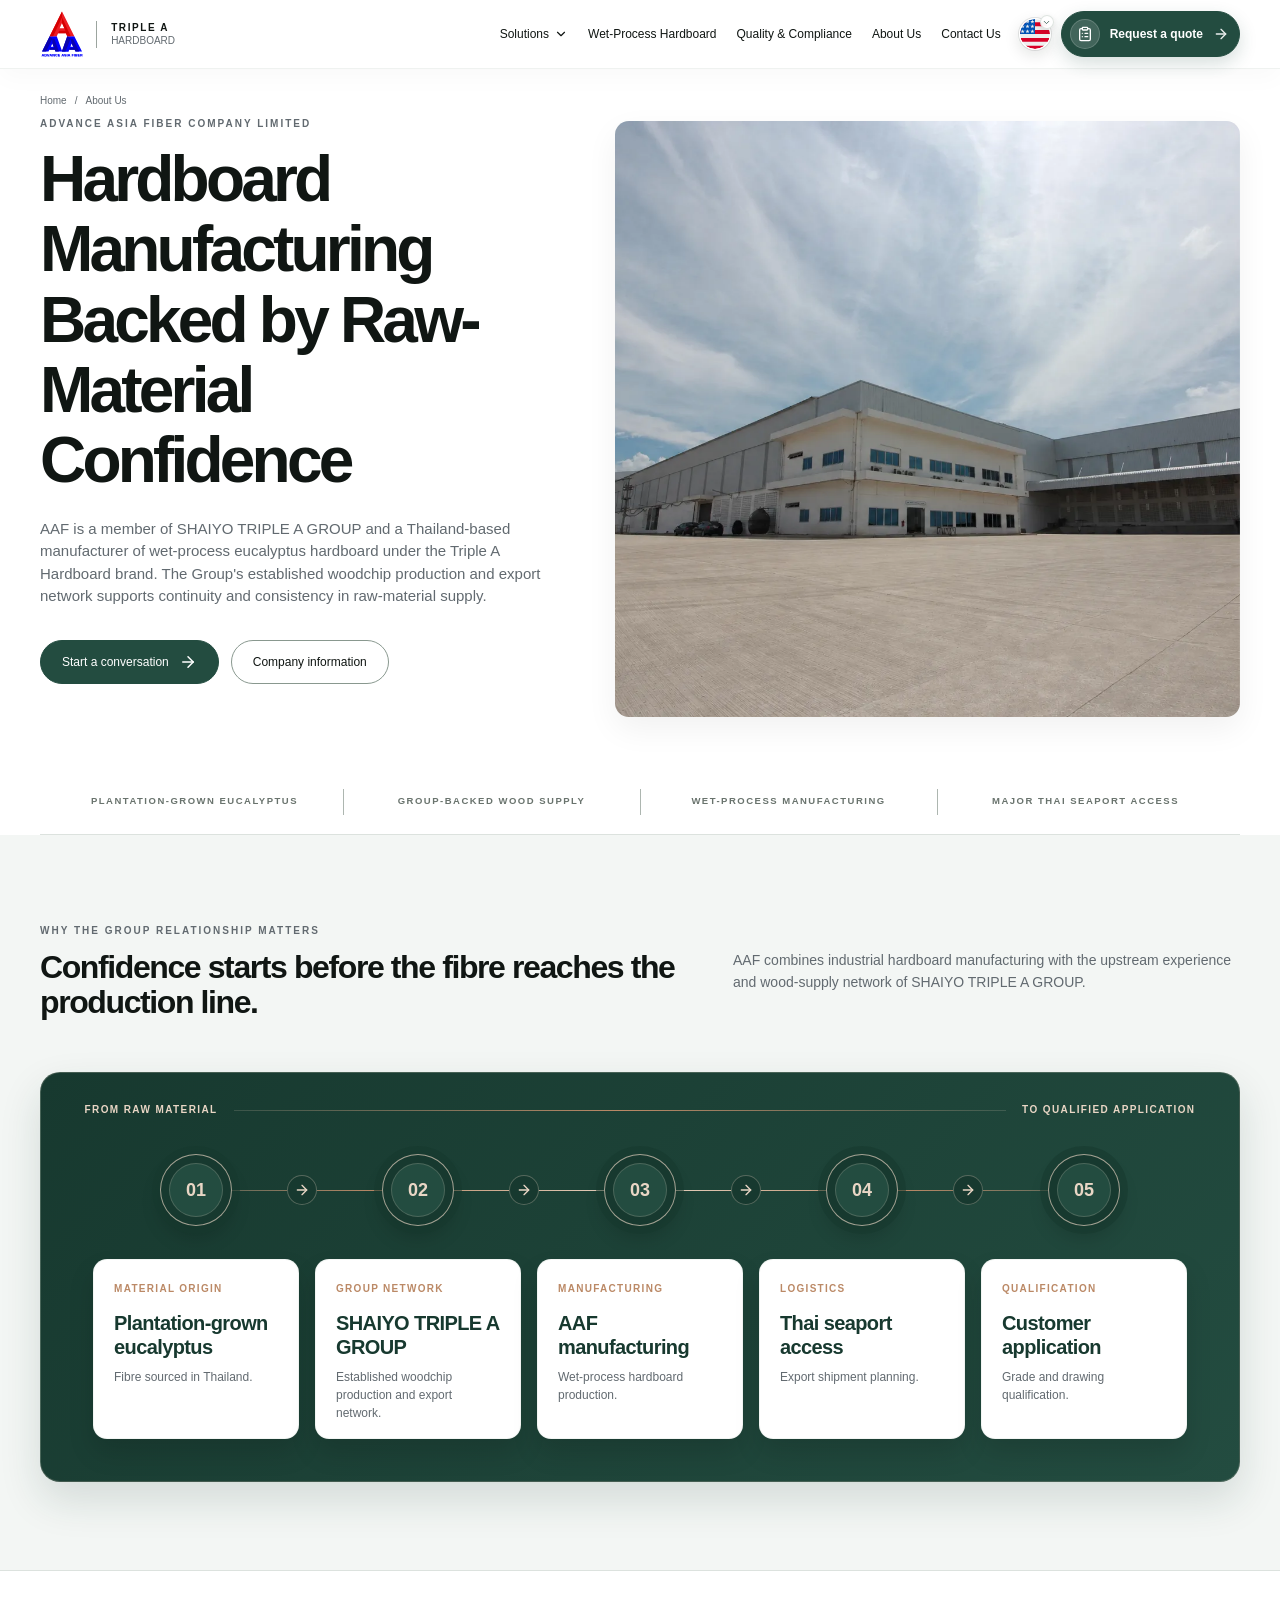
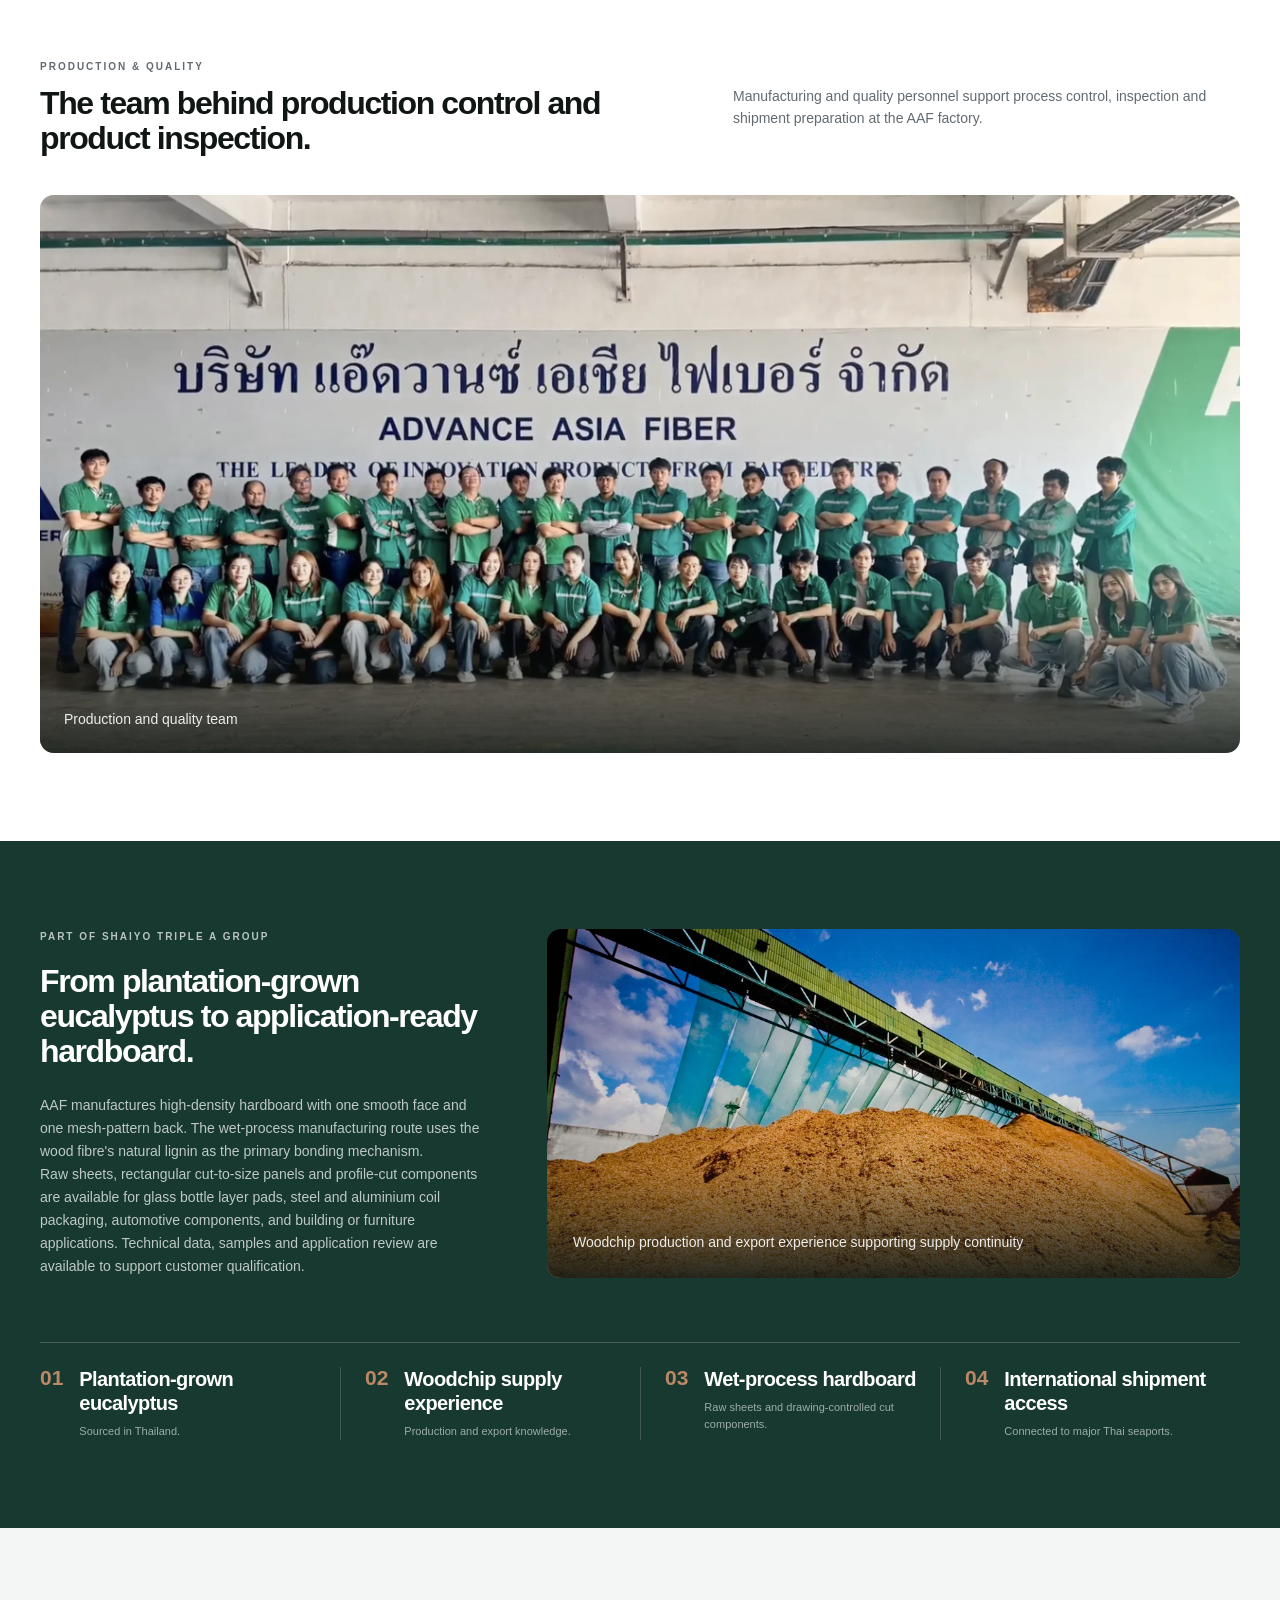
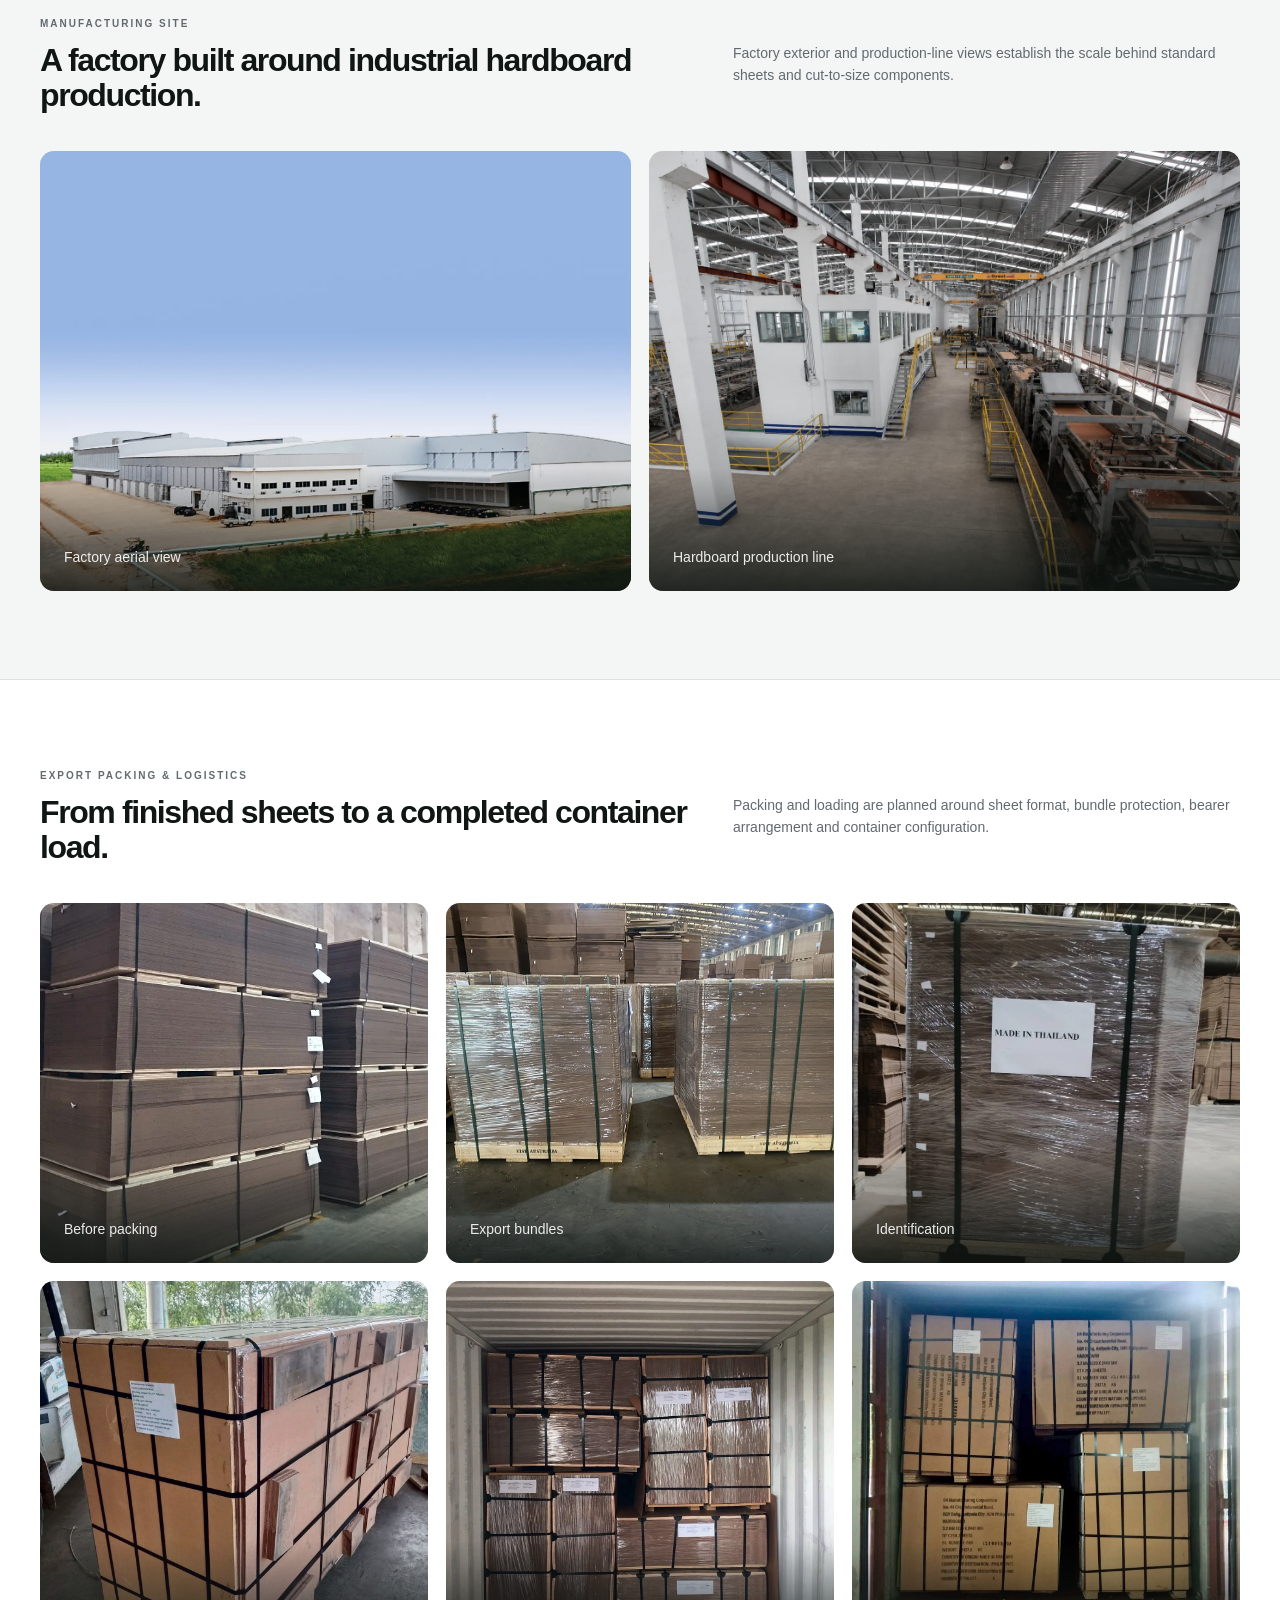
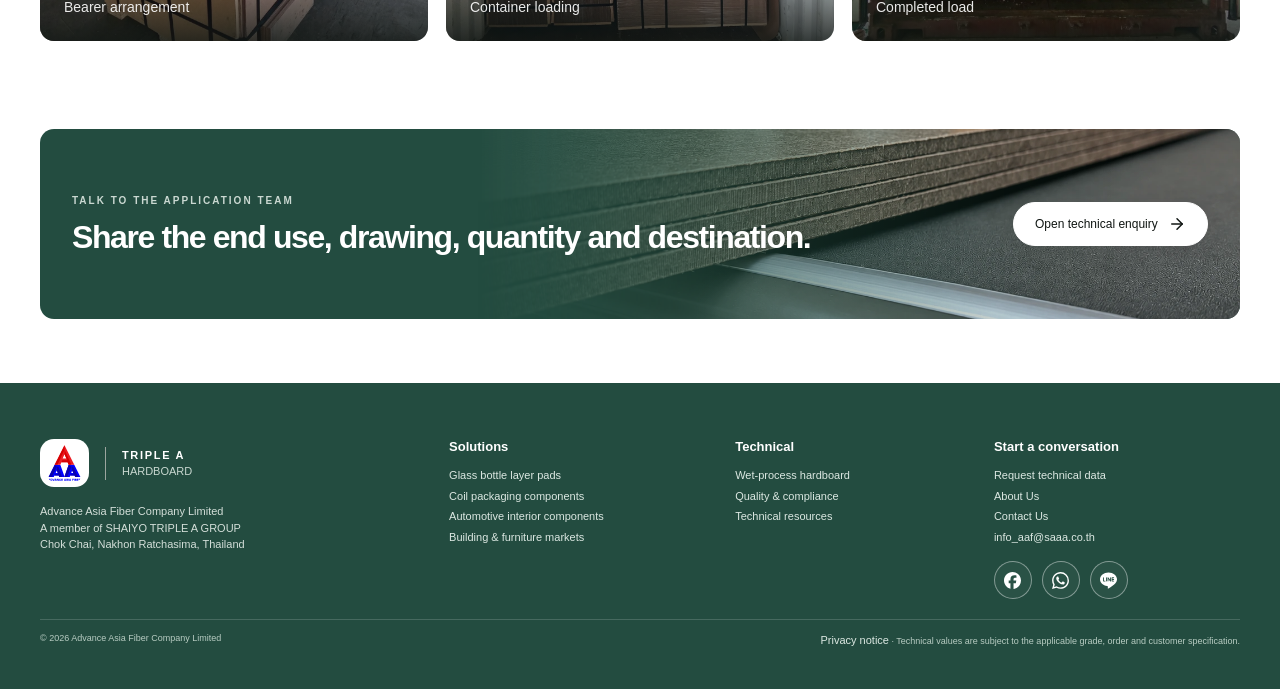
==== pages/about-us.html @ f825139a "Add files via upload" ====
<!doctype html>
<html lang="en">
<head>
  <meta charset="utf-8">
  <meta name="viewport" content="width=device-width, initial-scale=1">
  <title>About Advance Asia Fiber | AAF</title>
  <meta name="description" content="About AAF, SHAIYO TRIPLE A GROUP, manufacturing, quality and export logistics.">
  <meta name="robots" content="noindex, follow">
  <link rel="icon" type="image/svg+xml" href="../assets/logos/aaf-favicon.svg">
  <link rel="stylesheet" href="../css/tokens.css?v=20260917-gsap-splittext-v1">
  <link rel="stylesheet" href="../css/global.css">
  <link rel="stylesheet" href="../css/components.css?v=20260917-gsap-splittext-v1">
  <link rel="stylesheet" href="../css/responsive.css">
  <link rel="stylesheet" href="../css/pages/subpages.css?v=20260917-gsap-splittext-v1">
  <script src="../js/motion-boot.js"></script>
</head>
<body data-page="about-us">
  <div class="site-shell">
    <!-- shared:header:start -->
<header class="site-header">
  <a aria-label="Triple A Hardboard home" class="brand" href="../index.html"><img alt="AAF — Advance Asia Fiber" class="brand-logo" src="../assets/logos/aaf-favicon.svg"/><span class="brand-copy"><strong>TRIPLE A</strong><small>HARDBOARD</small></span></a>
  <nav aria-label="Main navigation" class="main-nav">
    <div class="nav-menu">
      <button class="nav-trigger" type="button">Solutions <span class="sr-only">⌄</span><svg aria-hidden="true" class="lucide lucide-chevron-down" fill="none" focusable="false" height="24" stroke="currentColor" stroke-linecap="round" stroke-linejoin="round" stroke-width="2" viewbox="0 0 24 24" width="24" xmlns="http://www.w3.org/2000/svg"><path d="m6 9 6 6 6-6"></path></svg></button>
      <div class="nav-dropdown"><a href="../pages/glass-bottle-layer-pads.html">Glass Bottle Layer Pads</a><a href="../pages/coil-packaging-components.html">Steel &amp; Aluminium Coil Packaging</a><a href="../pages/automotive-interior-components.html">Automotive Interior Components</a><a href="../pages/building-furniture-distribution.html">Building &amp; Furniture Markets</a></div>
    </div>
    <a href="../pages/wet-process-hardboard.html">Wet-Process Hardboard</a>
    <a href="../pages/quality-compliance.html">Quality &amp; Compliance</a>
    <a href="../pages/about-us.html">About Us</a>
    <a class="nav-contact-link" href="../pages/contact-us.html">Contact Us</a>
  </nav>
  <details class="mobile-nav">
    <summary aria-expanded="false" aria-label="Open navigation"><span aria-hidden="true" class="mobile-menu-lucide"><svg class="lucide lucide-menu mobile-menu-open-icon" fill="none" height="24" stroke="currentColor" stroke-linecap="round" stroke-linejoin="round" stroke-width="2" viewbox="0 0 24 24" width="24" xmlns="http://www.w3.org/2000/svg"><path d="M4 12h16"></path><path d="M4 6h16"></path><path d="M4 18h16"></path></svg><svg class="lucide lucide-x mobile-menu-close-icon" fill="none" height="24" stroke="currentColor" stroke-linecap="round" stroke-linejoin="round" stroke-width="2" viewbox="0 0 24 24" width="24" xmlns="http://www.w3.org/2000/svg"><path d="M18 6 6 18"></path><path d="m6 6 12 12"></path></svg></span></summary>
    <div><strong>Solutions</strong><a href="../pages/glass-bottle-layer-pads.html">Glass bottle layer pads</a><a href="../pages/coil-packaging-components.html">Coil packaging components</a><a href="../pages/automotive-interior-components.html">Automotive interiors</a><a href="../pages/building-furniture-distribution.html">Building &amp; furniture</a><strong>Technical &amp; company</strong><a href="../pages/wet-process-hardboard.html">Wet-process hardboard</a><a href="../pages/quality-compliance.html">Quality &amp; compliance</a><a href="../pages/technical-resources.html">Technical resources</a><a href="../pages/about-us.html">About Us</a><a href="../pages/contact-us.html">Contact Us</a></div>
  </details>
  <div class="header-actions">
    <details class="language-switcher">
      <summary aria-label="Change language" class="language-trigger" title="English">
<span class="language-flag-wrap"><img alt="" aria-hidden="true" class="circle-flag" src="../assets/icons/flag-us.svg"/></span>
<span aria-hidden="true" class="language-current-code">EN</span>
<span aria-hidden="true" class="language-chevron"><svg class="lucide lucide-chevron-down" fill="none" height="24" stroke="currentColor" stroke-linecap="round" stroke-linejoin="round" stroke-width="2" viewbox="0 0 24 24" width="24" xmlns="http://www.w3.org/2000/svg"><path d="m6 9 6 6 6-6"></path></svg></span>
</summary>
      <div aria-label="Languages" class="language-dropdown" role="menu">
<button class="language-option is-active" data-code="EN" data-lang="en" data-name="English" role="menuitem" type="button"><span class="language-option-flag"><img alt="" aria-hidden="true" class="circle-flag" src="../assets/icons/flag-us.svg"/></span><span>EN</span></button>
<button class="language-option" data-code="ES" data-lang="es" data-name="Español" role="menuitem" type="button"><span class="language-option-flag"><img alt="" aria-hidden="true" class="circle-flag" src="../assets/icons/flag-es.svg"/></span><span>ES</span></button>
<button class="language-option" data-code="FR" data-lang="fr" data-name="Français" role="menuitem" type="button"><span class="language-option-flag"><img alt="" aria-hidden="true" class="circle-flag" src="../assets/icons/flag-fr.svg"/></span><span>FR</span></button>
<button class="language-option" data-code="JA" data-lang="ja" data-name="日本語" role="menuitem" type="button"><span class="language-option-flag"><img alt="" aria-hidden="true" class="circle-flag" src="../assets/icons/flag-jp.svg"/></span><span>JA</span></button>
<button class="language-option" data-code="TH" data-lang="th" data-name="ไทย" role="menuitem" type="button"><span class="language-option-flag"><img alt="" aria-hidden="true" class="circle-flag" src="../assets/icons/flag-th.svg"/></span><span>TH</span></button>
<button class="language-option" data-code="ZH" data-lang="zh" data-name="中文" role="menuitem" type="button"><span class="language-option-flag"><img alt="" aria-hidden="true" class="circle-flag" src="../assets/icons/flag-cn.svg"/></span><span>ZH</span></button>
</div>
    </details>
    <a class="button button-small button-primary header-quote-button" href="../pages/request-a-quote.html"><span aria-hidden="true" class="header-quote-icon"><svg class="lucide lucide-clipboard-list" fill="none" height="24" stroke="currentColor" stroke-linecap="round" stroke-linejoin="round" stroke-width="2" viewbox="0 0 24 24" width="24" xmlns="http://www.w3.org/2000/svg"><rect height="4" rx="1" ry="1" width="8" x="8" y="2"></rect><path d="M16 4h2a2 2 0 0 1 2 2v14a2 2 0 0 1-2 2H6a2 2 0 0 1-2-2V6a2 2 0 0 1 2-2h2"></path><path d="M12 11h4"></path><path d="M12 16h4"></path><path d="M8 11h.01"></path><path d="M8 16h.01"></path></svg></span><span>Request a quote</span><svg aria-hidden="true" class="lucide lucide-arrow-right header-quote-arrow" fill="none" focusable="false" height="24" stroke="currentColor" stroke-linecap="round" stroke-linejoin="round" stroke-width="2" viewbox="0 0 24 24" width="24" xmlns="http://www.w3.org/2000/svg"><path d="M5 12h14"></path><path d="m12 5 7 7-7 7"></path></svg></a>
  </div>
</header>
<!-- shared:header:end -->
    <main class="subpage-main" data-subpage-root></main>
    <!-- shared:footer:start -->
<footer class="site-footer" id="company">
  <div class="footer-inner">
    <div class="footer-grid">
      <div>
        <div class="brand brand-footer"><img alt="AAF — Advance Asia Fiber" class="brand-logo" src="../assets/logos/aaf-favicon.svg"/><span class="brand-copy"><strong>TRIPLE A</strong><small>HARDBOARD</small></span></div>
        <p>Advance Asia Fiber Company Limited<br/>A member of SHAIYO TRIPLE A GROUP<br/>Chok Chai, Nakhon Ratchasima, Thailand</p>
      </div>
      <div>
        <h3>Solutions</h3>
        <a href="../pages/glass-bottle-layer-pads.html">Glass bottle layer pads</a>
        <a href="../pages/coil-packaging-components.html">Coil packaging components</a>
        <a href="../pages/automotive-interior-components.html">Automotive interior components</a>
        <a href="../pages/building-furniture-distribution.html">Building &amp; furniture markets</a>
      </div>
      <div>
        <h3>Technical</h3>
        <a href="../pages/wet-process-hardboard.html">Wet-process hardboard</a>
        <a href="../pages/quality-compliance.html">Quality &amp; compliance</a>
        <a href="../pages/technical-resources.html">Technical resources</a>
      </div>
      <div>
        <h3>Start a conversation</h3>
        <a href="../pages/request-a-quote.html">Request technical data</a>
        <a href="../pages/about-us.html">About Us</a>
        <a href="../pages/contact-us.html">Contact Us</a>
        <a href="mailto:info_aaf@saaa.co.th">info_aaf@saaa.co.th</a>
        <div aria-label="Social media" class="footer-socials"><a aria-label="Facebook" class="footer-social-icon" data-placeholder="production-url" href="#" title="Facebook — production URL pending"><svg aria-hidden="true" focusable="false" viewbox="0 0 24 24"><path d="M9.101 23.691v-7.98H6.627v-3.667h2.474v-1.58c0-4.085 1.848-5.978 5.858-5.978.401 0 .955.042 1.468.103a8.68 8.68 0 0 1 1.141.195v3.325a8.623 8.623 0 0 0-.653-.036 26.805 26.805 0 0 0-.733-.009c-.707 0-1.259.096-1.675.309a1.686 1.686 0 0 0-.679.622c-.258.42-.374.995-.374 1.752v1.297h3.919l-.386 2.103-.287 1.564h-3.246v8.245C19.396 23.238 24 18.179 24 12.044c0-6.627-5.373-12-12-12s-12 5.373-12 12c0 5.628 3.874 10.35 9.101 11.647Z" fill="currentColor"></path></svg></a><a aria-label="WhatsApp" class="footer-social-icon" data-placeholder="production-url" href="#" title="WhatsApp — production URL pending"><svg aria-hidden="true" focusable="false" viewbox="0 0 24 24"><path d="M17.472 14.382c-.297-.149-1.758-.867-2.03-.967-.273-.099-.471-.148-.67.15-.197.297-.767.966-.94 1.164-.173.199-.347.223-.644.075-.297-.15-1.255-.463-2.39-1.475-.883-.788-1.48-1.761-1.653-2.059-.173-.297-.018-.458.13-.606.134-.133.298-.347.446-.52.149-.174.198-.298.298-.497.099-.198.05-.371-.025-.52-.075-.149-.669-1.612-.916-2.207-.242-.579-.487-.5-.669-.51-.173-.008-.371-.01-.57-.01-.198 0-.52.074-.792.372-.272.297-1.04 1.016-1.04 2.479 0 1.462 1.065 2.875 1.213 3.074.149.198 2.096 3.2 5.077 4.487.709.306 1.262.489 1.694.625.712.227 1.36.195 1.871.118.571-.085 1.758-.719 2.006-1.413.248-.694.248-1.289.173-1.413-.074-.124-.272-.198-.57-.347m-5.421 7.403h-.004a9.87 9.87 0 0 1-5.031-1.378l-.361-.214-3.741.982.998-3.648-.235-.374a9.86 9.86 0 0 1-1.51-5.26c.001-5.45 4.436-9.884 9.888-9.884 2.64 0 5.122 1.03 6.988 2.898a9.825 9.825 0 0 1 2.893 6.994c-.003 5.45-4.437 9.884-9.885 9.884m8.413-18.297A11.815 11.815 0 0 0 12.05 0C5.495 0 .16 5.335.157 11.892c0 2.096.547 4.142 1.588 5.945L.057 24l6.305-1.654a11.882 11.882 0 0 0 5.683 1.448h.005c6.554 0 11.89-5.335 11.893-11.893a11.821 11.821 0 0 0-3.48-8.413Z" fill="currentColor"></path></svg></a><a aria-label="LINE" class="footer-social-icon" data-placeholder="production-url" href="#" title="LINE — production URL pending"><svg aria-hidden="true" focusable="false" viewbox="0 0 24 24"><path d="M19.365 9.863c.349 0 .63.285.63.631 0 .345-.281.63-.63.63H17.61v1.125h1.755c.349 0 .63.283.63.63 0 .344-.281.629-.63.629h-2.386c-.345 0-.627-.285-.627-.629V8.108c0-.345.282-.63.63-.63h2.386c.346 0 .627.285.627.63 0 .349-.281.63-.63.63H17.61v1.125h1.755zm-3.855 3.016c0 .27-.174.51-.432.596-.064.021-.133.031-.199.031-.211 0-.391-.09-.51-.25l-2.443-3.317v2.94c0 .344-.279.629-.631.629-.346 0-.626-.285-.626-.629V8.108c0-.27.173-.51.43-.595.06-.023.136-.033.194-.033.195 0 .375.104.495.254l2.462 3.33V8.108c0-.345.282-.63.63-.63.345 0 .63.285.63.63v4.771zm-5.741 0c0 .344-.282.629-.631.629-.345 0-.627-.285-.627-.629V8.108c0-.345.282-.63.63-.63.346 0 .628.285.628.63v4.771zm-2.466.629H4.917c-.345 0-.63-.285-.63-.629V8.108c0-.345.285-.63.63-.63.348 0 .63.285.63.63v4.141h1.756c.348 0 .629.283.629.63 0 .344-.282.629-.629.629M24 10.314C24 4.943 18.615.572 12 .572S0 4.943 0 10.314c0 4.811 4.27 8.842 10.035 9.608.391.082.923.258 1.058.59.12.301.079.766.038 1.08l-.164 1.02c-.045.301-.24 1.186 1.049.645 1.291-.539 6.916-4.078 9.436-6.975C23.176 14.393 24 12.458 24 10.314" fill="currentColor"></path></svg></a></div>
      </div>
    </div>
    <div class="footer-bottom"><span>© 2026 Advance Asia Fiber Company Limited</span><span><a href="../pages/privacy.html">Privacy notice</a> · Technical values are subject to the applicable grade, order and customer specification.</span></div>
  </div>
</footer>
<!-- shared:footer:end -->
  </div>
  <script src="../js/vendor/gsap.min.js?v=3.13.0"></script>
  <script src="../js/vendor/SplitText.min.js?v=3.13.0"></script>
  <script type="module" src="../js/subpages.js?v=20260917-gsap-splittext-v3"></script>
  <script type="module" src="../js/main.js?v=20260916-opening-reveal-v4"></script>
</body>
</html>
---- css/tokens.css ----
/* Approved v50 decisions. Legacy aliases preserve component compatibility. */
:root {
  --color-forest: #234C40;
  --color-forest-dark: #17392F;
  --color-ink: #101613;
  --color-muted: #626A70;
  --color-border: #DCE2DE;
  --color-surface: #F3F6F4;
  --color-white: #FFFFFF;
  --color-fibre: #BB8966;
  --color-fibre-light: #E9D6C5;
  --radius-md: 14px;
  --shadow: 0 12px 32px rgba(16,22,19,.06);
  --font-family: Helvetica,Arial,sans-serif;
  --space-1: 4px;
  --space-2: 8px;
  --space-3: 12px;
  --space-4: 16px;
  --space-6: 24px;
  --space-8: 32px;
  --space-12: 48px;
  --space-16: 64px;
  --page-max-width: 1280px;
  --page-padding-desktop: 40px;
  --page-padding-mobile: 18px;
  --desktop-hero-min-height: 700px;
  --desktop-proof-min-height: 66px;
  --space-xs: 4px;
  --space-sm: 8px;
  --space-md: 16px;
  --space-lg: 24px;
  --space-xl: 40px;
  --radius-sm: 14px;
  --radius-lg: 14px;
  --radius-pill: 99px;
  --transition-fast: .18s ease;
  --transition-medium: .35s ease;
  --transition-slow: .7s cubic-bezier(.22,1,.36,1);
  --action-arrow-gap: 10px;
  --glass-surface: rgba(255,255,255,.58);
  --glass-border: rgba(220,226,222,.46);
  --glass-shadow: 0 8px 26px rgba(16,22,19,.028);
  --glass-filter: blur(30px) saturate(180%);
  --dropdown-glass-surface: rgba(255,255,255,.92);
  --dropdown-glass-border: rgba(220,226,222,.72);
  --dropdown-glass-shadow: 0 18px 45px rgba(16,22,19,.12);
  --dropdown-highlight: rgba(187,137,102,.16);
  --forest: var(--color-forest);
  --forest-hover: var(--color-forest-dark);
  --ink: var(--color-ink);
  --muted: var(--color-muted);
  --line: var(--color-border);
  --surface: var(--color-surface);
  --white: var(--color-white);
  --fibre: var(--color-fibre);
  --fibre-light: var(--color-fibre-light);
  --radius: var(--radius-md);
  --font: var(--font-family);
}

@media (min-width: 981px) and (max-width: 1180px) {
  :root { --desktop-hero-min-height: 650px; }
}

@media (min-width: 1501px) {
  :root { --desktop-hero-min-height: 730px; }
}

@media (min-width: 1361px) {
  :root { --desktop-proof-min-height: 52px; }
}
---- css/global.css ----
/* Reset, typography and layout primitives. See docs/DESIGN-SYSTEM.md for preserved cascade constraints. */

* {
  box-sizing: border-box;
}

html {
  scroll-behavior: smooth;
  background: #fff;
}

body {
  margin: 0;
  font-family: Helvetica,Arial,sans-serif;
  -webkit-font-smoothing: antialiased;
}

a {
  color: inherit;
}

img {
  display: block;
}

.site-shell {
  min-height: 100vh;
  background: #fff;
}

.eyebrow {
  margin: 0 0 12px;
  font-size: 10px;
  line-height: 1.4;
  font-weight: 700;
  letter-spacing: 2.15px;
  text-transform: uppercase;
  color: #6d7671;
}

h1,h2,h3,p {
  margin-top: 0;
}

h1 {
  margin-bottom: 18px;
  font-size: clamp(46px,5.1vw,78px);
  line-height: .94;
  letter-spacing: -4.7px;
  font-weight: 760;
  max-width: 760px;
}

h2 {
  font-size: clamp(32px,3vw,50px);
  line-height: 1.01;
  letter-spacing: -2.5px;
  font-weight: 740;
}

h3 {
  font-size: 23px;
  line-height: 1.05;
  letter-spacing: -.8px;
}

p {
  color: var(--color-muted);
}

.text-link {
  display: inline-flex;
  align-items: center;
  color: var(--color-forest);
}

body {
  font-size: 15px !important;
  line-height: 1.5 !important;
  color: var(--color-ink);
  background: var(--color-white);
}

p {
  line-height: 1.5;
}

.text-link {
  font-size: 12px !important;
  font-weight: 400 !important;
  text-underline-offset: 5px;
}

.site-shell {
  overflow: visible !important;
}

html {
  scroll-padding-top: 100px !important;
}

main {
  padding-bottom: 64px !important;
}

.page-width {
  width: calc(100% - (2 * var(--page-padding-desktop))) !important;
  max-width: var(--page-max-width) !important;
  margin-left: auto !important;
  margin-right: auto !important;
}

.sr-only {
  position: absolute !important;
  width: 1px !important;
  height: 1px !important;
  padding: 0 !important;
  margin: -1px !important;
  overflow: hidden !important;
  clip: rect(0,0,0,0) !important;
  white-space: nowrap !important;
  border: 0 !important;
}

.text-link {
  gap: 18px !important;
}

main {
  padding-top: 0 !important;
}

/* Explicit reusable primitives; homepage markup retains its approved selectors. */
.media-cover { position: absolute; inset: 0; width: 100%; height: 100%; object-fit: cover; }
.display-heading { font-size: clamp(44px,5vw,70px); line-height: .99; letter-spacing: -3.8px; font-weight: 700; }
.body-text { font-size: 15px; line-height: 1.5; }
.body-small { font-size: 13px; line-height: 1.5; }
.label { font-size: 10px; line-height: 1.5; font-weight: 700; letter-spacing: 2px; }
.content-split { display: grid; grid-template-columns: repeat(2,minmax(0,1fr)); gap: 40px; }
.media-section { position: relative; overflow: hidden; }
.technical-section { padding-block: 64px; }
@media (max-width: 820px) { .content-split { grid-template-columns: 1fr; gap: 24px; } }

/* Approved shared type scale from the supplied design system. */
body,
button,input,select,textarea,
.site-shell,.site-shell * {
  font-family: var(--font-family) !important;
}

.eyebrow,
.hero .eyebrow,
.section-header .eyebrow,
.home-evidence-heading .eyebrow {
  font-size: 10px !important;
  line-height: 1.5 !important;
  font-weight: 700 !important;
  letter-spacing: 2px !important;
  text-transform: uppercase;
  color: var(--color-muted);
}

h1,
.hero h1 {
  font-size: clamp(44px,5vw,70px) !important;
  line-height: 1.099 !important;
  letter-spacing: -3.8px !important;
  font-weight: 700 !important;
}

h2,
.home-company-intro h2,
.home-evidence-heading h2,
.section-header h2,
.material-section h2,
.cta-section h2 {
  font-size: 32px !important;
  line-height: 1.1 !important;
  letter-spacing: -1.4px !important;
  font-weight: 700 !important;
}

h3,
.application-card h3,
.technical-actions strong {
  font-size: 20px !important;
  line-height: 1.2 !important;
  letter-spacing: -.6px !important;
  font-weight: 700 !important;
}
---- css/components.css ----
/* Reusable components; responsive rules stay with each component. See docs/DESIGN-SYSTEM.md for preserved cascade constraints. */

.site-header {
  display: grid;
  grid-template-columns: auto 1fr auto;
  align-items: center;
}

.brand {
  white-space: nowrap;
}

.brand-mark {
  font-size: 35px;
  font-weight: 900;
  letter-spacing: -3.2px;
  line-height: 1;
  color: #0b0d0c;
}

.brand-copy {
  display: flex;
  flex-direction: column;
  justify-content: center;
}

.main-nav {
  display: flex;
  align-items: center;
  font-size: 12px;
}

.main-nav>a,.nav-trigger {
  font: inherit;
  color: var(--color-ink);
  text-decoration: none;
  background: none;
  border: 0;
  cursor: pointer;
}

.main-nav>a:hover,.nav-trigger:hover {
  color: var(--color-forest);
}

.nav-trigger span {
  margin-left: 4px;
}

.nav-dropdown {
  display: none;
  position: absolute;
  left: -18px;
  min-width: 265px;
  padding: 10px;
  background: #fff;
  border: 1px solid var(--color-border);
  border-radius: 14px;
  box-shadow: 0 18px 45px rgba(16,22,19,.14);
}

.nav-menu:hover .nav-dropdown,.nav-menu:focus-within .nav-dropdown {
  display: grid;
}

.nav-dropdown a {
  padding: 10px 12px;
  border-radius: 14px;
  text-decoration: none;
  font-size: 12px;
}

.nav-dropdown a:hover {
  background: var(--color-surface);
  color: var(--color-forest);
}

.mobile-nav {
  display: none;
}

.button {
  display: inline-flex;
  align-items: center;
  justify-content: center;
  border: 1px solid var(--color-forest);
  text-decoration: none;
  transition: var(--transition-fast);
}

.button-primary:hover {
  transform: translateY(-1px);
}

.button-secondary:hover {
  border-color: var(--color-forest);
}

.button-light:hover {
  background: #f4f6f5;
}

.button-small {
  min-height: 44px;
  padding: 10px 24px;
}

.button-row {
  display: flex;
  align-items: center;
  gap: 12px;
  flex-wrap: wrap;
}

.proof-bar {
  background: #fff;
}

.proof-bar-inner {
  display: grid;
  grid-template-columns: repeat(4,1fr);
  align-items: center;
  padding: 18px 6px;
  border-bottom: 1px solid var(--color-border);
  font-size: 9.5px;
  font-weight: 700;
  letter-spacing: 1.5px;
  text-transform: uppercase;
  color: #69736d;
}

@media (min-width: 981px) {
  .proof-bar-inner { min-height: var(--desktop-proof-min-height); }
}

.proof-bar-inner span {
  position: relative;
  padding: 0 25px;
  text-align: center;
}

.proof-bar-inner span+span:before {
  content: "";
  position: absolute;
  left: 0;
  top: 50%;
  width: 1px;
  height: 26px;
  background: #adb6b0;
  transform: translateY(-50%);
}

.evidence-card {
  position: relative;
  min-height: 318px;
  margin: 0;
  border-radius: 14px;
  overflow: hidden;
  background: #ddd;
}

.evidence-card img {
  transition: transform .35s ease;
}

.evidence-card:hover img {
  transform: scale(1.018);
}

.evidence-card figcaption {
  position: absolute;
  left: 0;
  right: 0;
  bottom: 0;
  display: grid;
  grid-template-columns: auto 1fr;
  grid-template-rows: auto auto;
  column-gap: 11px;
  align-items: center;
  padding: 15px 16px 14px;
  background: linear-gradient(180deg,rgba(255,255,255,.92),#fff 34%);
  color: var(--color-ink);
}

.evidence-card figcaption>span {
  grid-row: 1 / 3;
  display: grid;
  place-items: center;
  width: 31px;
  height: 31px;
  border-radius: 50%;
  background: var(--color-forest);
  color: #fff;
  font-size: 13px;
}

.evidence-card figcaption strong {
  font-size: 13px;
  line-height: 1.2;
}

.evidence-card figcaption small {
  margin-top: 2px;
  font-size: 9px;
  letter-spacing: 1.2px;
  text-transform: uppercase;
  color: var(--color-muted);
}

.section-header {
  display: grid;
  grid-template-columns: minmax(0,.9fr) minmax(340px,.7fr);
  grid-template-areas: "eyebrow copy" "title copy";
  grid-template-rows: 27px auto;
  column-gap: 40px;
  align-items: start;
  margin-bottom: 24px;
}

.section-header .eyebrow {
  grid-area: eyebrow;
}

.section-header h2 {
  grid-area: title;
  max-width: 650px;
  margin: 0;
}

.section-header>p:last-child {
  grid-area: copy;
  max-width: 550px;
  margin: 27px 0 0;
  font-size: 13px;
}

.application-grid {
  display: grid;
  grid-template-columns: repeat(4,1fr);
  background: transparent;
  border-radius: 14px;
}

.application-card {
  min-width: 0;
  background: #fff;
  border: 1px solid #e1e5e2;
  border-radius: 14px;
  overflow: hidden;
  transition: transform .35s cubic-bezier(.22,1,.36,1);
}

@media (hover:hover) and (pointer:fine) {
.application-card:hover {
  transform: translateY(-16px);
}
}

.application-actual-media {
  position: relative;
  height: 245px;
  margin: 0;
  overflow: hidden;
  background: #d8c4b5;
}

.application-actual-media img {
  transition: transform .35s ease;
}

@media (hover:hover) and (pointer:fine) {
.application-card:hover .application-actual-media img {
  transform: scale(1.03);
}
}

.application-actual-media figcaption {
  position: absolute;
  left: 12px;
  top: 12px;
  display: none;
}

.card-copy {
  position: relative;
  min-height: 204px;
}

.card-number {
  margin-bottom: 10px;
  font-size: 8.5px;
  font-weight: 700;
  letter-spacing: 1.5px;
  text-transform: uppercase;
  color: #7b837f;
}

.card-copy h3 {
  margin: 0 0 9px;
  font-size: 20px;
  line-height: 1.04;
  letter-spacing: -.65px;
}

.card-copy>p:not(.card-number) {
  margin-bottom: 17px;
  font-size: 12px;
  line-height: 1.45;
}

.card-copy>a {
  position: absolute;
  right: 13px;
  bottom: 14px;
  display: flex;
  align-items: center;
  justify-content: center;
  width: 36px;
  height: 36px;
  border-radius: 50%;
  background: var(--color-surface);
  font-size: 0;
  line-height: 0;
  text-decoration: none;
}

.card-copy>a span {
  font-size: 18px;
  line-height: 1;
}

.card-copy>a svg {
  display: block;
  width: 18px;
  height: 18px;
  flex: 0 0 18px;
  margin: 0;
}

.card-copy>a:hover {
  background: var(--color-forest);
  color: #fff;
}

.material-section {
  padding: 58px 0;
  background: var(--color-forest);
  color: #fff;
}

.material-grid {
  display: grid;
  grid-template-columns: .72fr 1.28fr;
  gap: 62px;
  align-items: center;
}

.material-section .eyebrow {
  color: #c9d8d0;
}

.material-section h2 {
  max-width: 600px;
  margin-bottom: 20px;
  color: #fff;
  font-size: clamp(34px,3.5vw,56px);
}

.material-section p {
  max-width: 560px;
  color: #d4dfd9;
  font-size: 13px;
}

.text-link-light {
  color: #fff;
}

.process-steps {
  display: grid;
  grid-template-columns: repeat(2,1fr);
}

.process-steps figure {
  position: relative;
  min-height: 235px;
  margin: 0;
  border-radius: 14px;
  overflow: hidden;
  background: #765c49;
}

.process-steps figure:after {
  content: "";
  position: absolute;
  inset: 0;
  background: linear-gradient(180deg,transparent 56%,rgba(16,22,19,.06) 72%,rgba(16,22,19,.84) 100%);
  pointer-events: none;
}

.process-steps figcaption {
  position: absolute;
  left: 20px;
  right: 20px;
  bottom: 18px;
  z-index: 2;
  display: block;
  color: #fff;
  text-align: left;
  font-size: 14px;
  line-height: 1.35;
}

.process-steps figcaption b {
  display: block;
  font-size: 14px;
  line-height: 1.35;
}

#technical-data .section-header {
  margin-bottom: 30px;
}

.table-wrap {
  overflow: auto;
}

.spec-table tr:last-child td {
  border-bottom: 0;
}

.spec-table td:first-child {
  width: 33%;
}

.technical-actions>div,.technical-actions>.text-link {
  min-height: 92px;
  padding: 16px;
  background: var(--color-surface);
  border-radius: 14px;
}

.doc-icon {
  font-size: 9px;
  font-weight: 800;
  letter-spacing: .7px;
}

.technical-actions small {
  margin-top: 3px;
}

.technical-actions>.text-link {
  min-width: 230px;
}

.cta-section {
  padding: 0 0 34px;
  background: #fff;
}

.cta-inner {
  position: relative;
  display: grid;
  grid-template-columns: minmax(0,1fr) auto;
  gap: 32px;
  align-items: center;
  min-height: 190px;
  border-radius: 14px;
  overflow: hidden;
  color: #fff;
  background: linear-gradient(105deg,#234C40 0%,#234C40 56%,#1D4338 78%,#17392F 100%);
}

.cta-inner:before {
  content: "";
  position: absolute;
  z-index: 0;
  top: 0;
  right: 0;
  bottom: 0;
  width: 64%;
  background-image: url("../assets/images/shared/cta-hardboard-texture.webp");
  background-repeat: no-repeat;
  background-position: center 58%;
  background-size: cover;
  opacity: .86;
  -webkit-mask-image: linear-gradient(to right,transparent 0%,rgba(0,0,0,.08) 10%,rgba(0,0,0,.30) 26%,rgba(0,0,0,.62) 48%,rgba(0,0,0,.88) 68%,#000 84%,#000 100%);
  mask-image: linear-gradient(to right,transparent 0%,rgba(0,0,0,.08) 10%,rgba(0,0,0,.30) 26%,rgba(0,0,0,.62) 48%,rgba(0,0,0,.88) 68%,#000 84%,#000 100%);
  pointer-events: none;
}

.cta-inner:after {
  display: none !important;
  content: none !important;
}

.cta-inner>div {
  min-width: 0;
}

.cta-inner>div,.cta-inner .button {
  position: relative;
  z-index: 1;
}

.cta-inner .eyebrow {
  color: #cad8d1;
}

.cta-inner h2 {
  max-width: none;
  margin: 0;
  color: #fff;
  font-size: clamp(34px,3.3vw,54px);
  white-space: normal;
  overflow-wrap: anywhere;
}

.cta-inner .button {
  justify-self: start;
  align-self: center;
  flex-shrink: 0;
  background: #fff;
  color: var(--color-ink);
  border-color: #fff;
  box-shadow: 0 8px 24px rgba(0,0,0,.08);
}

.cta-inner .button:hover {
  background: #fff;
  color: var(--color-ink);
}

.footer-grid {
  display: grid;
  grid-template-columns: 1.35fr .9fr .8fr .9fr;
}

.brand-footer {
  margin-bottom: 14px;
}

.brand-footer .brand-mark {
  font-size: 39px;
}

.site-footer p,.site-footer a {
  font-size: 10px;
  line-height: 1.55;
  color: #6a736e;
}

.site-footer h3 {
  margin: 0 0 10px;
}

.footer-grid>div:not(:first-child) {
  display: flex;
  flex-direction: column;
  align-items: flex-start;
}

.site-footer a {
  margin: 2px 0;
}

.footer-bottom {
  display: flex;
  justify-content: space-between;
  gap: 28px;
  border-top: 1px solid #edf0ee;
  font-size: 9px;
  color: #8a918d;
}

.footer-bottom span:last-child {
  text-align: right;
}

@media (max-width:1180px) {
.page-width,.site-footer {
  width: min(100% - 36px,1440px);
}
.site-header {
  width: calc(100% - 20px);
  grid-template-columns: auto 1fr auto;
  gap: 18px;
}
.main-nav {
  gap: 16px;
}
.main-nav>a {
  display: none;
}
.application-grid {
  grid-template-columns: repeat(2,1fr);
}
.application-actual-media {
  height: 275px;
}
.material-grid {
  grid-template-columns: 1fr 1.3fr;
  gap: 35px;
}
.technical-actions {
  grid-template-columns: 1fr 1fr;
}
.technical-actions>.text-link {
  grid-column: 1/-1;
  min-height: 62px;
}
}

@media (max-width:820px) {
.page-width,.site-footer {
  width: calc(100% - 28px);
}
.brand-mark {
  font-size: 30px;
}
.brand-copy {
  display: none;
}
.main-nav {
  display: none;
}
.mobile-nav {
  justify-self: end;
  margin-left: auto;
}
.mobile-nav summary {
  display: flex;
  flex-direction: column;
  gap: 5px;
  width: 42px;
  height: 42px;
  align-items: center;
  justify-content: center;
  list-style: none;
  cursor: pointer;
}
.mobile-nav summary::-webkit-details-marker {
  display: none;
}
.mobile-nav summary span {
  display: block;
  width: 19px;
  height: 1.5px;
  background: var(--color-ink);
}
.site-header>.button {
  min-height: 40px;
  padding: 8px 16px;
}
.proof-bar-inner {
  grid-template-columns: repeat(2,1fr);
  row-gap: 12px;
  padding: 16px 0;
}
.proof-bar-inner span:nth-child(3):before {
  display: none;
}
.evidence-card {
  min-height: 370px;
}
.section-header {
  display: block;
  margin-bottom: 20px;
}
.section-header>p:last-child {
  margin-top: 12px;
}
.application-grid {
  grid-template-columns: 1fr 1fr;
}
.material-grid {
  grid-template-columns: 1fr;
  gap: 28px;
}
.process-steps figure {
  min-height: 250px;
}
.cta-inner {
  grid-template-columns: 1fr;
  align-items: start;
  padding: 32px 28px;
}
.cta-inner .button {
  justify-self: start;
}
.footer-grid {
  grid-template-columns: 1.3fr 1fr;
  row-gap: 30px;
}
}

@media (max-width:560px) {
.site-header>.button {
  font-size: 10px;
  padding: 8px 13px;
}
.proof-bar-inner {
  display: block;
}
.proof-bar-inner span {
  display: block;
  padding: 8px 0;
}
.proof-bar-inner span+span:before {
  display: none;
}
.evidence-card {
  min-height: 300px;
}
.page-section {
  padding-top: 50px;
  padding-bottom: 50px;
}
.application-grid {
  grid-template-columns: 1fr;
  padding: 8px;
}
.application-actual-media {
  height: 250px;
}
.card-copy {
  min-height: 175px;
}
.material-section {
  padding: 46px 0;
}
.process-steps {
  grid-template-columns: 1fr;
}
.process-steps figure {
  min-height: 230px;
}
.spec-table {
  min-width: 700px;
}
.technical-actions {
  grid-template-columns: 1fr;
}
.technical-actions>.text-link {
  grid-column: auto;
}
.cta-section {
  padding-bottom: 20px;
}
.cta-inner {
  min-height: 0;
  padding: 28px 22px;
}
.footer-grid {
  grid-template-columns: 1fr 1fr;
  gap: 24px 16px;
}
.footer-grid>div:first-child {
  grid-column: 1/-1;
}
.footer-bottom {
  display: block;
}
.footer-bottom span {
  display: block;
}
.footer-bottom span:last-child {
  margin-top: 8px;
  text-align: left;
}
}

.site-footer {
  border-top: 0 !important;
  color: #fff !important;
}

.footer-inner {
  width: min(100% - 80px,1360px);
  margin: 0 auto;
  padding: 40px 0 28px;
}

.site-footer .footer-grid {
  gap: 40px !important;
}

.site-footer .brand-footer {
  margin-bottom: 16px;
}

.site-footer .brand-footer .brand-logo {
  height: 52px;
  width: auto;
  background: #fff;
  border-radius: 14px;
  padding: 5px 7px;
}

.site-footer .brand-copy strong,
.site-footer h3 {
  color: #fff !important;
}

.site-footer .brand-copy small {
  color: #c9d8d0 !important;
}

.site-footer p {
  color: #d4dfd9 !important;
}

.site-footer a {
  color: #dce8e2 !important;
  text-decoration: none;
  text-underline-offset: 4px;
}

.site-footer a:hover {
  color: #fff !important;
  text-decoration: underline;
}

.site-footer .footer-bottom {
  border-top: 1px solid rgba(255,255,255,.16) !important;
  color: #b8ccc2 !important;
}

.site-footer .footer-bottom a {
  color: #dce8e2 !important;
}

.site-footer .aaf-reveal,
.site-footer.aaf-reveal {
  opacity: 1 !important;
  transform: none !important;
  transition: none !important;
}

@media (max-width:1000px) {
.footer-inner {
  width: calc(100% - 48px);
  padding: 34px 0 26px;
}
}

@media (max-width:650px) {
.footer-inner {
  width: calc(100% - 36px);
  padding: 30px 0 34px;
}
.site-footer .brand-footer .brand-logo {
  height: 46px;
}
}

.home-company-copy p,.home-evidence-heading>p,.section-header>p,.application-card .card-copy>p:not(.card-number) {
  font-size: 13px !important;
  line-height: 1.5 !important;
}

.main-nav,.nav-trigger,.nav-dropdown a {
  font-size: 12px !important;
  font-weight: 400 !important;
}

.button {
  min-height: 44px !important;
  border-radius: var(--radius-pill) !important;
  padding: 11px 21px !important;
  gap: 25px !important;
  font-size: 12px !important;
  font-weight: 500 !important;
  line-height: 1.5 !important;
}

.button-primary {
  background: var(--color-forest) !important;
  border-color: var(--color-forest) !important;
  color: #fff !important;
}

.button-primary:hover {
  background: var(--color-forest-dark) !important;
  border-color: var(--color-forest-dark) !important;
}

.button-secondary {
  background: transparent !important;
  color: var(--color-ink) !important;
  border-color: #89988F !important;
}

.button-secondary:hover {
  background: var(--color-surface) !important;
}

.button-light {
  background: #fff !important;
  color: var(--color-ink) !important;
  border-color: #fff !important;
}

.hero,.home-evidence,.application-card,.table-wrap,.technical-actions,.cta-section {
  border-radius: var(--radius-md) !important;
}

.application-card,.table-wrap {
  border-color: var(--color-border) !important;
}

.home-evidence,.application-card {
  background: var(--color-surface) !important;
}

.brand {
  display: inline-flex !important;
  align-items: center !important;
  gap: 16px !important;
  text-decoration: none !important;
  min-width: 0;
}

.brand-logo {
  display: block !important;
  width: auto !important;
  height: 72px !important;
  object-fit: contain !important;
  flex: 0 0 auto !important;
}

.brand-copy {
  border-left: 1px solid #9CA59F !important;
  padding-left: 20px !important;
  font-size: 11px !important;
  line-height: 1.5 !important;
  letter-spacing: 1.7px !important;
}

.brand-copy strong {
  font-size: 11px !important;
  font-weight: 700 !important;
  letter-spacing: 1.7px !important;
}

.brand-copy small {
  display: block !important;
  margin-top: 0 !important;
  font-size: 11px !important;
  font-weight: 400 !important;
  letter-spacing: 0 !important;
  color: var(--color-muted) !important;
}

.brand-footer .brand-logo {
  height: 48px !important;
}

.brand-footer .brand-copy {
  padding-left: 16px !important;
}

.spec-table th,.spec-table td {
  padding: 12px 0 !important;
  border-bottom: 1px solid var(--color-border) !important;
  line-height: 1.5 !important;
}

.site-footer,.site-footer p,.site-footer a {
  font-size: 11px !important;
  line-height: 1.5 !important;
}

.site-footer h3 {
  font-size: 13px !important;
  letter-spacing: 0 !important;
  font-weight: 700 !important;
}

@media (max-width:1000px) {
.cta-inner h2 {
  white-space: normal;
}
.brand-logo {
  height: 58px !important;
}
h1,.hero h1 {
  font-size: clamp(44px,7vw,62px) !important;
}
}

@media (max-width:650px) {
.brand-logo {
  height: 52px !important;
}
.brand-footer .brand-logo {
  height: 44px !important;
}
.brand-copy {
  display: none !important;
}
h1,.hero h1 {
  font-size: 48px !important;
  letter-spacing: -2.7px !important;
}
h2,.home-company-intro h2,.home-evidence-heading h2,.section-header h2,.material-section h2,.cta-section h2 {
  font-size: 28px !important;
}
}

.site-header {
  position: sticky !important;
  top: 0 !important;
  z-index: 1000 !important;
  width: 100% !important;
  max-width: none !important;
  margin: 0 !important;
}

.main-nav {
  margin-left: auto !important;
  justify-self: end !important;
}

.main-nav>a,.nav-trigger {
  padding: 0 !important;
}

.site-header>.button {
  margin-left: 0 !important;
}

.page-section {
  padding-top: 64px !important;
  padding-bottom: 64px !important;
}

#technical-data {
  padding-top: 64px !important;
}

.material-section {
  padding-top: 64px !important;
  padding-bottom: 64px !important;
}

.cta-section {
  padding-top: 0 !important;
  padding-bottom: 0 !important;
}

.application-grid {
  gap: 20px !important;
  padding: 0 !important;
}

.card-copy {
  padding: 18px !important;
  padding-right: 52px !important;
}

.process-steps {
  gap: 12px !important;
}

.cta-inner {
  padding: 32px !important;
  gap: 32px !important;
}

.site-footer {
  margin: 0 auto !important;
  padding: 24px 0 36px !important;
}

.footer-grid {
  gap: 32px !important;
  padding-bottom: 24px !important;
}

.footer-bottom {
  padding-top: 16px !important;
}

@media (max-width:1000px) {
.site-header {
  padding-top: 16px !important;
  padding-bottom: 16px !important;
  padding-left: 24px !important;
  padding-right: 24px !important;
}
.page-width,.site-footer {
  width: calc(100% - 48px) !important;
}
.page-section {
  padding-top: 48px !important;
  padding-bottom: 48px !important;
}
#technical-data {
  padding-top: 48px !important;
}
.material-section {
  padding-top: 48px !important;
  padding-bottom: 48px !important;
}
}

@media (max-width:650px) {
.site-header {
  padding-top: 14px !important;
  padding-bottom: 14px !important;
  padding-left: 18px !important;
  padding-right: 18px !important;
}
.page-width,.site-footer {
  width: calc(100% - 36px) !important;
}
.page-section {
  padding-top: 44px !important;
  padding-bottom: 44px !important;
}
#technical-data {
  padding-top: 44px !important;
}
.material-section {
  padding-top: 44px !important;
  padding-bottom: 44px !important;
}
.cta-inner {
  padding: 24px !important;
  gap: 24px !important;
}
.site-footer {
  padding-top: 24px !important;
  padding-bottom: 36px !important;
}
.footer-grid {
  gap: 24px 16px !important;
}
}

.lucide {
  display: inline-block;
  width: 20px;
  height: 20px;
  flex-shrink: 0;
  vertical-align: middle;
}

.button .lucide,.text-link .lucide {
  width: 18px;
  height: 18px;
}

.nav-trigger {
  display: inline-flex !important;
  align-items: center !important;
  gap: 5px !important;
}

.nav-trigger .lucide {
  width: 14px;
  height: 14px;
}

.mobile-nav summary {
  flex-direction: row !important;
  gap: 0 !important;
}

.mobile-nav summary .lucide {
  width: 20px;
  height: 20px;
}

.table-wrap {
  overflow-x: auto !important;
  -webkit-overflow-scrolling: touch;
  border: 1px solid var(--color-border) !important;
  border-radius: 14px !important;
  padding: 28px !important;
  background: var(--white,#fff) !important;
}

.spec-table {
  width: 100% !important;
  min-width: 760px;
  border-collapse: collapse !important;
  table-layout: fixed;
  font-size: 13px !important;
  line-height: 1.5;
}

.spec-table th {
  padding: 0 18px 12px 0 !important;
  background: transparent !important;
  border-bottom: 1px solid var(--color-border) !important;
  text-align: left !important;
  vertical-align: bottom;
  color: var(--color-muted) !important;
  font-size: 11px !important;
  font-weight: 600 !important;
  line-height: 1.35;
  letter-spacing: 0 !important;
  text-transform: none !important;
}

.spec-table td {
  padding: 12px 18px 12px 0 !important;
  border-bottom: 1px solid var(--color-border) !important;
  vertical-align: top !important;
  color: var(--color-ink);
  font-size: 13px;
}

.spec-table th:last-child,.spec-table td:last-child {
  padding-right: 0 !important;
}

.spec-table tbody tr:last-child td {
  border-bottom: 0 !important;
}

.spec-table th:nth-child(1),.spec-table td:nth-child(1) {
  width: 42% !important;
}

.spec-table th:nth-child(2),.spec-table td:nth-child(2) {
  width: 28% !important;
}

.spec-table th:nth-child(3),.spec-table td:nth-child(3) {
  width: 12% !important;
}

.spec-table th:nth-child(4),.spec-table td:nth-child(4) {
  width: 18% !important;
}

.spec-table td:first-child {
  color: var(--color-muted) !important;
  font-weight: 400 !important;
}

.spec-table td:nth-child(2) {
  font-weight: 600;
  color: var(--color-ink);
}

.spec-table td:nth-child(3),.spec-table td:nth-child(4) {
  white-space: nowrap;
}

.doc-icon {
  display: inline-grid !important;
  place-items: center !important;
  width: 44px !important;
  height: 44px !important;
  border: 0 !important;
  border-radius: 50% !important;
  background: #fff !important;
  color: var(--color-ink) !important;
  flex: 0 0 44px !important;
}

.doc-icon .lucide {
  width: 20px;
  height: 20px;
}

.doc-code {
  display: block;
  margin: 0 0 4px;
  color: var(--color-muted);
  font-size: 9px;
  font-weight: 700;
  line-height: 1;
  letter-spacing: 1.2px;
  text-transform: uppercase;
}

@media (max-width:650px) {
.table-wrap {
  padding: 22px !important;
}
.spec-table {
  min-width: 680px;
}
}

.technical-actions {
  display: grid !important;
  grid-template-columns: repeat(3,minmax(0,1fr)) !important;
  gap: 0 !important;
  align-items: stretch !important;
  margin-top: 16px !important;
  background: var(--color-surface) !important;
  border: 0 !important;
  border-radius: var(--radius-md) !important;
  overflow: hidden !important;
}

.technical-actions>div,
.technical-actions>.text-link {
  min-width: 0 !important;
  min-height: 118px !important;
  margin: 0 !important;
  padding: 24px 26px !important;
  background: transparent !important;
  border: 0 !important;
  border-radius: 14px !important;
  box-shadow: none !important;
}

.technical-actions>div {
  display: flex !important;
  align-items: center !important;
  gap: 18px !important;
}

.technical-actions .doc-icon {
  width: 48px !important;
  height: 48px !important;
  flex: 0 0 48px !important;
  display: grid !important;
  place-items: center !important;
  border-radius: 50% !important;
  background: var(--color-white) !important;
  color: var(--color-ink) !important;
}

.technical-actions .doc-icon .lucide {
  width: 22px !important;
  height: 22px !important;
}

.technical-actions strong {
  display: block !important;
  margin: 2px 0 5px !important;
  font-size: 20px !important;
  line-height: 1.15 !important;
  letter-spacing: -.6px !important;
  color: var(--color-ink) !important;
}

.technical-actions small {
  display: block !important;
  margin: 0 !important;
  max-width: 520px !important;
  font-size: 12px !important;
  line-height: 1.45 !important;
  color: var(--color-muted) !important;
}

.technical-actions>.text-link {
  display: flex !important;
  align-items: center !important;
  justify-content: flex-end !important;
  gap: 18px !important;
  text-align: right !important;
  color: var(--color-forest) !important;
  font-size: 13px !important;
  line-height: 1.35 !important;
  text-decoration: underline !important;
  text-underline-offset: 6px !important;
}

.technical-actions>.text-link .lucide {
  width: 20px !important;
  height: 20px !important;
  flex: 0 0 20px !important;
}

@media (max-width:1000px) {
.technical-actions {
  grid-template-columns: repeat(3,minmax(0,1fr)) !important;
}
.technical-actions>div,
  .technical-actions>.text-link {
  padding: 20px !important;
}
.technical-actions strong {
  font-size: 18px !important;
}
}

@media (max-width:760px) {
.technical-actions {
  grid-template-columns: 1fr !important;
}
.technical-actions>div,
  .technical-actions>.text-link {
  min-height: auto !important;
  padding: 20px !important;
}
.technical-actions>.text-link {
  grid-column: auto !important;
}
}

.site-header {
  min-height: 0 !important;
  padding-top: 10px !important;
  padding-bottom: 10px !important;
  padding-left: max(40px,calc((100vw - 1440px)/2 + 40px)) !important;
  padding-right: max(40px,calc((100vw - 1440px)/2 + 40px)) !important;
  gap: 18px !important;
}

.site-header .brand {
  gap: 12px !important;
}

.site-header .brand-logo {
  height: 48px !important;
}

.site-header .brand-copy {
  padding-left: 14px !important;
  font-size: 10px !important;
  line-height: 1.35 !important;
}

.site-header .brand-copy strong {
  font-size: 10px !important;
  letter-spacing: 1.6px !important;
}

.site-header .brand-copy small {
  font-size: 10px !important;
}

.main-nav {
  gap: 20px !important;
}

.site-header>.header-quote-button {
  min-height: 44px !important;
  padding: 7px 10px 7px 8px !important;
  gap: 10px !important;
  border-color: var(--color-forest) !important;
  background: var(--color-forest) !important;
  color: #fff !important;
  font-size: 12px !important;
  font-weight: 600 !important;
  box-shadow: 0 7px 18px rgba(35,76,64,.18) !important;
  transform: none !important;
}

.site-header>.header-quote-button:hover {
  background: var(--color-forest-dark) !important;
  border-color: var(--color-forest-dark) !important;
  box-shadow: 0 9px 22px rgba(35,76,64,.24) !important;
  transform: translateY(-1px) !important;
}

.header-quote-icon {
  width: 30px;
  height: 30px;
  border-radius: 50%;
  display: grid;
  place-items: center;
  flex: 0 0 auto;
  background: rgba(255,255,255,.14);
  border: 1px solid rgba(255,255,255,.18);
}

.header-quote-icon .lucide {
  width: 16px !important;
  height: 16px !important;
  stroke-width: 2 !important;
}

.header-quote-arrow {
  width: 16px !important;
  height: 16px !important;
  opacity: .9;
}

@media (max-width:1000px) {
.site-header {
  padding: 8px 24px !important;
  gap: 14px !important;
}
.site-header .brand-logo {
  height: 42px !important;
}
.site-header .brand-copy {
  padding-left: 12px !important;
}
.main-nav {
  gap: 14px !important;
}
.site-header>.header-quote-button {
  min-height: 40px !important;
  padding: 5px 9px 5px 6px !important;
  gap: 8px !important;
}
.header-quote-icon {
  width: 28px;
  height: 28px;
}
}

@media (max-width:650px) {
.site-header {
  padding: 8px 18px !important;
  gap: 10px !important;
}
.site-header .brand-logo {
  height: 38px !important;
}
.site-header>.header-quote-button {
  min-height: 38px !important;
  padding: 5px 9px 5px 6px !important;
  font-size: 10px !important;
}
.header-quote-icon {
  width: 26px;
  height: 26px;
}
.header-quote-icon .lucide {
  width: 14px !important;
  height: 14px !important;
}
.header-quote-arrow {
  display: none !important;
}
}

.site-header {
  transition: background-color .35s ease,box-shadow .35s ease,border-color .35s ease;
}

html.aaf-motion.aaf-motion-ready .aaf-reveal {
  opacity: 0;
  transform: translate3d(0,76px,0);
  transition: opacity .88s cubic-bezier(.22,1,.36,1),
    transform .88s cubic-bezier(.22,1,.36,1);
  transition-delay: var(--reveal-delay,0ms);
  will-change: opacity,transform;
}

/* SplitText keeps the responsive line elements mounted after entering. GSAP
   changes only each line's transform; the mask owns the clipping. */
.heroHeadingLine {
  display: block;
  position: relative;
  will-change: transform;
}

.heroHeadingLine-mask {
  display: block;
  overflow: hidden !important;
  pointer-events: none;
}

html.aaf-motion.aaf-motion-ready .aaf-reveal.aaf-visible {
  opacity: 1;
  transform: translate3d(0,0,0);
}

/* Content that enters with the opening viewport uses a keyframe so an
   immediate observer intersection cannot skip its slide-up. */
@media (prefers-reduced-motion:no-preference) {
html.aaf-motion .aaf-opening-content {
  animation: aafOpeningContentEntrance 1100ms cubic-bezier(.22,1,.36,1) backwards;
  animation-delay: var(--opening-content-delay,0ms);
}
}

@keyframes aafOpeningContentEntrance {
  from { opacity:0; transform:translate3d(0,var(--opening-content-distance,48px),0); }
  to { opacity:1; transform:translate3d(0,0,0); }
}

html.aaf-motion.aaf-motion-ready .evidence-card.aaf-visible:hover img {
  transform: scale(1.018);
}

@media (hover:hover) and (pointer:fine) {
html.aaf-motion.aaf-motion-ready .application-card.aaf-visible:hover .application-actual-media img {
  transform: scale(1.03);
}
html.aaf-motion.aaf-motion-ready .application-card.aaf-reveal.aaf-visible:hover,
html.aaf-motion.aaf-motion-ready .application-card.aaf-opening-content:hover {
  /* The legacy reveal rule overrode the approved 16px lift with 5px. */
  transform: translate3d(0,-16px,0);
}
}

@media (max-width:650px) {
html.aaf-motion.aaf-motion-ready .aaf-reveal {
  transform: translate3d(0,58px,0);
  transition-duration: .78s;
}

html.aaf-motion .aaf-opening-content {
  --opening-content-distance:32px;
}
html.aaf-motion.aaf-motion-ready .aaf-reveal.aaf-visible {
  transform: translate3d(0,0,0);
}
}

@media (prefers-reduced-motion:reduce) {
.site-header {
  transition: none !important;
}
html.aaf-motion.aaf-motion-ready .aaf-reveal {
  opacity: 1 !important;
  transform: none !important;
  transition: none !important;
}
.heroHeadingLine {
  transform: none !important;
  animation: none !important;
  will-change: auto !important;
}
}

.site-footer {
  width: 100% !important;
  max-width: none !important;
  margin-left: 0 !important;
  margin-right: 0 !important;
  padding-left: 0 !important;
  padding-right: 0 !important;
  border-radius: 0 !important;
  background: var(--color-forest) !important;
}

.site-footer .footer-inner {
  width: min(calc(100% - (2 * var(--page-padding-desktop))),1280px) !important;
  max-width: var(--page-max-width) !important;
  margin: 0 auto !important;
}

@media (max-width:1000px) {
.site-footer {
  width: 100% !important;
  max-width: none !important;
  margin: 0 !important;
}
.site-footer .footer-inner {
  width: calc(100% - 48px) !important;
}
}

@media (max-width:650px) {
.site-footer {
  width: 100% !important;
  max-width: none !important;
  margin: 0 !important;
}
.site-footer .footer-inner {
  width: calc(100% - 36px) !important;
}
}

.site-footer .footer-inner {
  padding-top: 32px !important;
}

.site-footer .footer-grid {
  padding-bottom: 20px !important;
}

.site-footer .footer-bottom {
  padding-top: 12px !important;
}

@media (max-width:1000px) {
.site-footer .footer-inner {
  padding-top: 28px !important;
}
.site-footer .footer-grid {
  padding-bottom: 18px !important;
}
}

@media (max-width:650px) {
.site-footer .footer-inner {
  padding-top: 24px !important;
}
.site-footer .footer-grid {
  padding-bottom: 16px !important;
}
.site-footer .footer-bottom {
  padding-top: 10px !important;
}
}

.site-footer .footer-inner {
  padding-bottom: 4px !important;
}

.site-footer .footer-bottom {
  padding-bottom: 0 !important;
  margin-bottom: 0 !important;
}

@media (max-width:1000px) {
.site-footer .footer-inner {
  padding-bottom: 5px !important;
}
}

@media (max-width:650px) {
.site-footer .footer-inner {
  padding-bottom: 6px !important;
}
}

.nav-menu {
  position: relative !important;
}

.nav-dropdown {
  top: calc(100% + 6px) !important;
  z-index: 1001 !important;
}

.nav-dropdown::before {
  content: "";
  position: absolute;
  left: 0;
  right: 0;
  top: -12px;
  height: 12px;
  background: transparent;
}

.nav-menu:hover .nav-dropdown,
.nav-menu:focus-within .nav-dropdown,
.nav-dropdown:hover {
  display: grid !important;
}

.header-actions {
  display: flex;
  align-items: center;
  justify-content: flex-end;
  justify-self: end;
  min-width: max-content;
}

.header-actions .header-quote-button {
  min-height: 44px !important;
  padding: 7px 10px 7px 8px !important;
  gap: 10px !important;
  border-color: var(--color-forest) !important;
  background: var(--color-forest) !important;
  color: #fff !important;
  font-size: 12px !important;
  font-weight: 600 !important;
  box-shadow: 0 7px 18px rgba(35,76,64,.18) !important;
  transform: none !important;
}

.header-actions .header-quote-button:hover {
  background: var(--color-forest-dark) !important;
  border-color: var(--color-forest-dark) !important;
  box-shadow: 0 9px 22px rgba(35,76,64,.24) !important;
  transform: translateY(-1px) !important;
}

.language-switcher {
  position: relative;
  margin: 0;
  padding: 0;
  border: 0;
  flex: 0 0 auto;
}

.language-switcher>summary {
  list-style: none;
}

.language-switcher>summary::-webkit-details-marker {
  display: none;
}

.language-trigger {
  display: grid !important;
  place-items: center;
  margin: 0;
  border-radius: 50%;
  cursor: pointer;
  transition: border-color .18s ease,box-shadow .18s ease,transform .18s ease;
}

.language-trigger:hover {
  transform: translateY(-1px);
}

.language-trigger>.lucide {
  transform: none !important;
}

.language-flag-wrap {
  place-items: center;
}

.flag-svg {
  display: block;
  width: 24px;
  height: 16px;
  border-radius: 14px;
  box-shadow: 0 0 0 1px rgba(16,22,19,.08);
  overflow: hidden;
}

.language-current-code {
  position: absolute;
  left: 50%;
  bottom: -7px;
  transform: translateX(-50%);
  min-width: 23px;
  padding: 1px 4px;
  border: 1px solid var(--color-border);
  border-radius: var(--radius-pill);
  background: #fff;
  color: var(--color-forest);
  font-size: 8px;
  line-height: 1.4;
  font-weight: 700;
  letter-spacing: .5px;
  text-align: center;
  box-shadow: 0 2px 7px rgba(16,22,19,.08);
}

.language-chevron {
  position: absolute;
  display: grid;
  place-items: center;
  border: 1px solid var(--color-border);
  border-radius: 50%;
  color: var(--color-forest);
}

.language-chevron .lucide {
  transform: none !important;
}

.language-switcher[open] .language-chevron .lucide {
  transform: rotate(180deg) !important;
}

.language-dropdown {
  position: absolute;
  top: calc(100% + 10px);
  right: 0;
  z-index: 1200;
  width: 112px;
  padding: 6px;
  display: grid;
  gap: 2px;
  background: #fff;
  border: 1px solid var(--color-border);
  border-radius: 14px;
  box-shadow: 0 18px 45px rgba(16,22,19,.14);
}

.language-dropdown::before {
  content: "";
  position: absolute;
  top: -12px;
  left: 0;
  right: 0;
  height: 12px;
}

.language-option {
  width: 100%;
  min-height: 36px;
  display: flex;
  align-items: center;
  padding: 7px 10px;
  border: 0;
  border-radius: 14px;
  background: transparent;
  color: var(--color-ink);
  font: inherit;
  font-size: 11px;
  font-weight: 600;
  cursor: pointer;
}

.language-option:hover {
  background: var(--color-surface);
  color: var(--color-forest);
}

.language-option.is-active {
  background: var(--color-surface);
  color: var(--color-forest);
}

@media (max-width:1000px) {
.header-actions {
  gap: 8px;
}
.header-actions .header-quote-button {
  min-height: 40px !important;
  padding: 5px 9px 5px 6px !important;
  gap: 8px !important;
}
.language-trigger {
  padding: 4px !important;
}
.language-flag-wrap {
  width: 28px;
  height: 28px;
}
}

@media (max-width:650px) {
.site-header {
  grid-template-columns: auto 1fr auto !important;
}
.header-actions .header-quote-button {
  min-height: 38px !important;
  padding: 5px 9px 5px 6px !important;
  font-size: 10px !important;
}
.language-flag-wrap {
  width: 26px;
  height: 26px;
}
.language-current-code {
  bottom: -6px;
  font-size: 7px;
  min-width: 21px;
}
.language-dropdown {
  right: 0;
  width: 104px;
}
}

.site-header {
  background: var(--glass-surface) !important;
  border-bottom: 1px solid var(--glass-border) !important;
  box-shadow: var(--glass-shadow) !important;
  backdrop-filter: var(--glass-filter) !important;
  -webkit-backdrop-filter: var(--glass-filter) !important;
}

body.aaf-has-scrolled .site-header {
  background: rgba(255,255,255,.66) !important;
  border-color: rgba(220,226,222,.52) !important;
  box-shadow: 0 9px 30px rgba(16,22,19,.045) !important;
  backdrop-filter: blur(32px) saturate(185%) !important;
  -webkit-backdrop-filter: blur(32px) saturate(185%) !important;
}

@media (max-width:820px) {
.site-header {
  display: flex !important;
  align-items: center !important;
  gap: 8px !important;
  padding: 10px 14px !important;
  min-height: 66px !important;
  overflow: visible !important;
}
.site-header>.brand {
  order: 1 !important;
  margin-right: auto !important;
  flex: 0 0 auto !important;
}
.site-header .brand-logo {
  height: 44px !important;
}
.site-header>.main-nav {
  display: none !important;
}
.site-header>.header-actions {
  order: 2 !important;
  display: flex !important;
  align-items: center !important;
  flex: 0 0 auto !important;
  min-width: 0 !important;
}
.header-actions .header-quote-button {
  width: auto !important;
  min-width: max-content !important;
  min-height: 40px !important;
  padding: 6px 12px 6px 8px !important;
  gap: 8px !important;
  font-size: 10.5px !important;
  white-space: nowrap !important;
}
.header-actions .header-quote-button>span:nth-child(2) {
  display: inline !important;
}
.header-actions .header-quote-icon {
  width: 27px !important;
  height: 27px !important;
}
.header-actions .header-quote-arrow {
  display: none !important;
}
.language-trigger {
  width: 40px !important;
  height: 40px !important;
}
.mobile-nav {
  order: 3 !important;
  display: block !important;
  position: static !important;
  margin: 0 !important;
  z-index: 1102 !important;
}
.mobile-nav>summary {
  position: relative !important;
  display: grid !important;
  place-items: center !important;
  width: 44px !important;
  height: 44px !important;
  padding: 0 !important;
  margin: 0 !important;
  list-style: none !important;
  cursor: pointer !important;
  border: 1px solid rgba(16,22,19,.10) !important;
  border-radius: 50% !important;
  background: rgba(255,255,255,.55) !important;
  box-shadow: 0 4px 14px rgba(16,22,19,.045) !important;
  transition: background .24s ease,
      border-color .24s ease,
      box-shadow .24s ease,
      transform .24s ease !important;
  -webkit-tap-highlight-color: transparent;
}
.mobile-nav>summary::-webkit-details-marker {
  display: none !important;
}
.mobile-nav>summary:hover {
  background: rgba(255,255,255,.84) !important;
  border-color: rgba(35,76,64,.28) !important;
}
.mobile-menu-icon {
  position: relative;
  display: block;
  width: 20px;
  height: 16px;
}
.mobile-menu-icon i {
  position: absolute;
  left: 0;
  width: 20px;
  height: 1.6px;
  border-radius: 14px;
  background: var(--color-ink);
  transform-origin: center;
  transition: top .24s cubic-bezier(.4,0,.2,1),
      transform .24s cubic-bezier(.4,0,.2,1),
      opacity .16s ease,
      width .24s ease;
}
.mobile-menu-icon i:nth-child(1) {
  top: 1px;
}
.mobile-menu-icon i:nth-child(2) {
  top: 7px;
}
.mobile-menu-icon i:nth-child(3) {
  top: 13px;
}
.mobile-nav[open]>summary {
  background: var(--color-forest) !important;
  border-color: var(--color-forest) !important;
  box-shadow: 0 8px 22px rgba(35,76,64,.20) !important;
}
.mobile-nav[open] .mobile-menu-icon i {
  background: #fff;
}
.mobile-nav[open] .mobile-menu-icon i:nth-child(1) {
  top: 7px;
  transform: rotate(45deg);
}
.mobile-nav[open] .mobile-menu-icon i:nth-child(2) {
  opacity: 0;
  width: 0;
  left: 10px;
}
.mobile-nav[open] .mobile-menu-icon i:nth-child(3) {
  top: 7px;
  transform: rotate(-45deg);
}
.mobile-nav>div {
  position: absolute !important;
  left: 0 !important;
  right: 0 !important;
  top: 100% !important;
  width: 100% !important;
  min-width: 0 !important;
  max-height: calc(100dvh - 66px) !important;
  overflow-y: auto !important;
  padding: 18px 18px 24px !important;
  display: grid !important;
  grid-template-columns: 1fr !important;
  gap: 0 !important;
  background: rgba(255,255,255,.985) !important;
  border: 0 !important;
  border-top: 1px solid rgba(220,226,222,.78) !important;
  border-radius: 14px !important;
  box-shadow: 0 22px 45px rgba(16,22,19,.13) !important;
  backdrop-filter: blur(24px) saturate(150%) !important;
  -webkit-backdrop-filter: blur(24px) saturate(150%) !important;
  z-index: 1100 !important;
}
.mobile-nav.is-closing>div {
  pointer-events: none !important;
}
.mobile-nav>div strong {
  margin: 13px 2px 6px !important;
  padding: 0 4px !important;
  color: #7b837f !important;
  font-size: 9px !important;
  line-height: 1.3 !important;
  font-weight: 700 !important;
  letter-spacing: 1.65px !important;
  text-transform: uppercase !important;
}
.mobile-nav>div strong:first-child {
  margin-top: 2px !important;
}
.mobile-nav>div a {
  position: relative;
  display: flex !important;
  align-items: center !important;
  min-height: 48px !important;
  padding: 11px 34px 11px 4px !important;
  border-bottom: 1px solid rgba(220,226,222,.72) !important;
  color: var(--color-ink) !important;
  text-decoration: none !important;
  font-size: 15px !important;
  line-height: 1.25 !important;
  font-weight: 600 !important;
  letter-spacing: -.15px !important;
  opacity: 0;
  transform: translateY(-6px);
  animation: aafMobileItemIn .30s ease forwards;
}
.mobile-nav>div a::after {
  content: "";
  position: absolute;
  right: 5px;
  top: 50%;
  width: 7px;
  height: 7px;
  border-top: 1.5px solid currentColor;
  border-right: 1.5px solid currentColor;
  transform: translateY(-50%) rotate(45deg);
  opacity: .45;
}
.mobile-nav>div a:active {
  color: var(--color-forest) !important;
}
.mobile-nav>div a:active::after {
  transform: translate(2px,-50%) rotate(45deg);
  opacity: .9;
}
.mobile-nav[open]>div a:nth-of-type(1) {
  animation-delay: .035s;
}
.mobile-nav[open]>div a:nth-of-type(2) {
  animation-delay: .055s;
}
.mobile-nav[open]>div a:nth-of-type(3) {
  animation-delay: .075s;
}
.mobile-nav[open]>div a:nth-of-type(4) {
  animation-delay: .095s;
}
.mobile-nav[open]>div a:nth-of-type(5) {
  animation-delay: .115s;
}
.mobile-nav[open]>div a:nth-of-type(6) {
  animation-delay: .135s;
}
.mobile-nav[open]>div a:nth-of-type(7) {
  animation-delay: .155s;
}
.mobile-nav[open]>div a:nth-of-type(8) {
  animation-delay: .175s;
}
body.aaf-mobile-menu-open .site-header {
  background: rgba(255,255,255,.92) !important;
  border-bottom-color: rgba(220,226,222,.78) !important;
  box-shadow: none !important;
}
@keyframes aafMobileMenuIn{
    from{opacity:0;transform:translateY(-12px) scaleY(.96)}
    to{opacity:1;transform:translateY(0) scaleY(1)}
  }
@keyframes aafMobileMenuOut{
    from{opacity:1;transform:translateY(0) scaleY(1)}
    to{opacity:0;transform:translateY(-10px) scaleY(.97)}
  }
@keyframes aafMobileItemIn{
    to{opacity:1;transform:translateY(0)}
  }
}

@media (max-width:470px) {
.site-header {
  gap: 6px !important;
  padding-left: 10px !important;
  padding-right: 10px !important;
}
.site-header .brand-logo {
  height: 39px !important;
}
.header-actions {
  gap: 5px !important;
}
.header-actions .header-quote-button {
  width: auto !important;
  min-width: max-content !important;
  min-height: 38px !important;
  padding: 5px 9px 5px 6px !important;
  gap: 6px !important;
  font-size: 9.5px !important;
}
.header-actions .header-quote-button>span:nth-child(2) {
  display: inline !important;
}
.header-actions .header-quote-icon {
  width: 25px !important;
  height: 25px !important;
}
.mobile-nav>summary {
  width: 40px !important;
  height: 40px !important;
}
.mobile-nav>div {
  padding-left: 14px !important;
  padding-right: 14px !important;
}
}

@media (prefers-reduced-motion:reduce) {
.mobile-menu-icon i,
  .mobile-nav>summary {
  transition: none !important;
}
.mobile-nav>div,
  .mobile-nav>div a {
  animation: none !important;
  opacity: 1 !important;
  transform: none !important;
}
}

@media (max-width:820px) {
.mobile-nav>summary,
  .mobile-nav>summary:hover,
  .mobile-nav[open]>summary {
  border-radius: 14px !important;
  color: var(--color-ink) !important;
  transform: none !important;
}
.mobile-nav>summary:focus-visible {
  outline: 2px solid rgba(35,76,64,.45) !important;
  outline-offset: 3px !important;
  border-radius: 14px !important;
}
.mobile-menu-lucide {
  position: relative;
  display: block;
  width: 25px;
  height: 25px;
}
.mobile-menu-lucide .lucide {
  position: absolute;
  inset: 0;
  width: 25px !important;
  height: 25px !important;
  stroke-width: 1.8;
  transition: opacity .20s ease, transform .28s cubic-bezier(.2,.75,.25,1) !important;
}
.mobile-menu-open-icon {
  opacity: 1;
  transform: rotate(0deg) scale(1);
}
.mobile-menu-close-icon {
  opacity: 0;
  transform: rotate(-70deg) scale(.72);
}
.mobile-nav[open] .mobile-menu-open-icon {
  opacity: 0;
  transform: rotate(70deg) scale(.72);
}
.mobile-nav[open] .mobile-menu-close-icon {
  opacity: 1;
  transform: rotate(0deg) scale(1);
}
.mobile-nav>div {
  transform-origin: top center !important;
  will-change: transform,opacity,clip-path !important;
  animation: aafMobileMenuSlideDown .38s cubic-bezier(.16,1,.3,1) both !important;
}
.mobile-nav.is-closing>div {
  animation: aafMobileMenuSlideUp .24s cubic-bezier(.4,0,.2,1) both !important;
}
@keyframes aafMobileMenuSlideDown{
    0%{
      opacity:0;
      transform:translateY(-20px);
      clip-path:inset(0 0 100% 0 round 0 0 18px 18px);
    }
    55%{opacity:1}
    100%{
      opacity:1;
      transform:translateY(0);
      clip-path:inset(0 0 0 0 round 0 0 18px 18px);
    }
  }
@keyframes aafMobileMenuSlideUp{
    0%{
      opacity:1;
      transform:translateY(0);
      clip-path:inset(0 0 0 0 round 0 0 18px 18px);
    }
    100%{
      opacity:0;
      transform:translateY(-14px);
      clip-path:inset(0 0 100% 0 round 0 0 18px 18px);
    }
  }
}

@media (max-width:470px) {
.mobile-menu-lucide,
  .mobile-menu-lucide .lucide {
  width: 24px !important;
  height: 24px !important;
}
}

@media (prefers-reduced-motion:reduce) {
.mobile-menu-lucide .lucide {
  transition: none !important;
}
.mobile-nav>div,.mobile-nav.is-closing>div {
  animation: none !important;
  clip-path: none !important;
  transform: none !important;
  opacity: 1 !important;
}
}

@media (max-width:820px) {
.mobile-nav {
  flex: 0 0 44px !important;
  width: 44px !important;
  height: 44px !important;
  align-self: center !important;
}
.mobile-nav>summary,
  .mobile-nav>summary:hover,
  .mobile-nav[open]>summary {
  display: grid !important;
  place-items: center !important;
  width: 44px !important;
  height: 44px !important;
  min-width: 44px !important;
  min-height: 44px !important;
  padding: 0 !important;
  margin: 0 !important;
  line-height: 0 !important;
  background: transparent !important;
  border: 0 !important;
  box-shadow: none !important;
}
.mobile-nav>summary>.mobile-menu-lucide,
  .mobile-nav>summary span.mobile-menu-lucide {
  position: relative !important;
  display: grid !important;
  place-items: center !important;
  width: 26px !important;
  height: 26px !important;
  min-width: 26px !important;
  min-height: 26px !important;
  margin: 0 !important;
  padding: 0 !important;
  background: transparent !important;
  border: 0 !important;
  border-radius: 14px !important;
  line-height: 0 !important;
  transform: none !important;
}
.mobile-nav>summary>.mobile-menu-lucide .lucide {
  position: absolute !important;
  inset: 1px !important;
  display: block !important;
  width: 24px !important;
  height: 24px !important;
  margin: 0 !important;
  padding: 0 !important;
  background: transparent !important;
  color: var(--color-ink) !important;
  stroke: currentColor !important;
  fill: none !important;
  stroke-width: 1.8 !important;
  overflow: visible !important;
}
.site-header>.header-actions {
  gap: 8px !important;
}
.site-header>.mobile-nav {
  margin-left: 2px !important;
}
}

@media (max-width:470px) {
.mobile-nav {
  flex-basis: 40px !important;
  width: 40px !important;
  height: 40px !important;
}
.mobile-nav>summary,
  .mobile-nav>summary:hover,
  .mobile-nav[open]>summary {
  width: 40px !important;
  height: 40px !important;
  min-width: 40px !important;
  min-height: 40px !important;
}
.mobile-nav>summary>.mobile-menu-lucide,
  .mobile-nav>summary span.mobile-menu-lucide {
  width: 26px !important;
  height: 26px !important;
}
.site-header>.header-actions {
  gap: 6px !important;
}
.site-header>.mobile-nav {
  margin-left: 0 !important;
}
}

@media (min-width:821px) and (max-width:1180px) {
.site-header {
  grid-template-columns: auto minmax(0,1fr) auto !important;
  gap: 12px !important;
  padding-left: clamp(18px,2.6vw,30px) !important;
  padding-right: clamp(18px,2.6vw,30px) !important;
}
.main-nav {
  display: flex !important;
  min-width: 0 !important;
  gap: clamp(9px,1.25vw,15px) !important;
  margin-left: auto !important;
  white-space: nowrap !important;
}
.main-nav>a {
  display: inline-flex !important;
}
.main-nav,.nav-trigger,.nav-dropdown a {
  font-size: 11px !important;
}
.nav-trigger {
  white-space: nowrap !important;
}
.header-actions {
  gap: 7px !important;
}
.header-actions .header-quote-button {
  min-height: 40px !important;
  padding: 5px 9px 5px 6px !important;
  gap: 7px !important;
  font-size: 10.5px !important;
  white-space: nowrap !important;
}
.header-actions .header-quote-icon {
  width: 28px !important;
  height: 28px !important;
}
.header-actions .header-quote-arrow {
  width: 14px !important;
  height: 14px !important;
}
.language-trigger {
  width: 40px !important;
  height: 40px !important;
}
}

@media (min-width:821px) and (max-width:980px) {
.site-header .brand-copy {
  display: none !important;
}
.site-header .brand-logo {
  height: 42px !important;
}
.header-actions .header-quote-button {
  font-size: 10px !important;
}
.header-actions .header-quote-arrow {
  display: none !important;
}
}

@media (min-width:821px) {
.nav-dropdown {
  display: grid !important;
  opacity: 0;
  visibility: hidden;
  pointer-events: none;
  transform: translate3d(0,-12px,0) scale(.985);
  transform-origin: top left;
  transition: opacity .22s ease,
      transform .30s cubic-bezier(.22,.8,.25,1),
      visibility 0s linear .30s;
  will-change: transform,opacity;
}
.nav-menu:hover .nav-dropdown,
  .nav-menu:focus-within .nav-dropdown,
  .nav-dropdown:hover {
  opacity: 1;
  visibility: visible;
  pointer-events: auto;
  transform: translate3d(0,0,0) scale(1);
  transition: opacity .20s ease,
      transform .30s cubic-bezier(.22,.8,.25,1),
      visibility 0s;
}
.nav-menu:hover .nav-dropdown a:nth-child(1),
  .nav-menu:focus-within .nav-dropdown a:nth-child(1) {
  transition-delay: .025s;
}
.nav-menu:hover .nav-dropdown a:nth-child(2),
  .nav-menu:focus-within .nav-dropdown a:nth-child(2) {
  transition-delay: .055s;
}
.nav-menu:hover .nav-dropdown a:nth-child(3),
  .nav-menu:focus-within .nav-dropdown a:nth-child(3) {
  transition-delay: .085s;
}
.nav-menu:hover .nav-dropdown a:nth-child(4),
  .nav-menu:focus-within .nav-dropdown a:nth-child(4) {
  transition-delay: .115s;
}
.nav-trigger .lucide-chevron-down {
  transition: transform .26s cubic-bezier(.22,.8,.25,1);
  transform-origin: center;
}
.nav-menu:hover .nav-trigger .lucide-chevron-down,
  .nav-menu:focus-within .nav-trigger .lucide-chevron-down {
  transform: rotate(180deg);
}
}

@media (prefers-reduced-motion:reduce) {
.nav-dropdown,
  .nav-dropdown a,
  .nav-trigger .lucide-chevron-down {
  transition: none !important;
}
}

@media (min-width:821px) {
.nav-dropdown a {
  opacity: 1 !important;
  transform: none !important;
  transition: none !important;
}
.nav-menu:hover .nav-dropdown a,
  .nav-menu:focus-within .nav-dropdown a,
  .nav-dropdown:hover a {
  opacity: 1 !important;
  transform: none !important;
  transition-delay: 0s !important;
}
}

.language-dropdown {
  opacity: 1;
  transform-origin: top right;
  will-change: transform,opacity;
}

.language-switcher[open]:not(.is-closing) .language-dropdown {
  animation: aafLanguageDropdownIn .28s cubic-bezier(.22,.8,.25,1) both;
}

.language-switcher.is-closing .language-dropdown {
  animation: aafLanguageDropdownOut .20s cubic-bezier(.4,0,.2,1) both !important;
  pointer-events: none;
}

.language-chevron .lucide {
  transition: transform .24s cubic-bezier(.22,.8,.25,1) !important;
}

.language-option,
.language-option:hover,
.language-option:focus-visible,
.language-option.is-active {
  opacity: 1 !important;
  transform: none !important;
  transition: none !important;
}

@media (max-width:820px) {
.mobile-nav>div a:hover,
  .mobile-nav>div a:active {
  transition: none !important;
}
.mobile-nav>div a::after {
  transition: none !important;
}
}

@keyframes aafLanguageDropdownIn{
  from{
    opacity:0;
    transform:translate3d(0,-10px,0) scale(.975);
  }
  to{
    opacity:1;
    transform:translate3d(0,0,0) scale(1);
  }
}

@keyframes aafLanguageDropdownOut{
  from{
    opacity:1;
    transform:translate3d(0,0,0) scale(1);
  }
  to{
    opacity:0;
    transform:translate3d(0,-8px,0) scale(.98);
  }
}

@media (prefers-reduced-motion:reduce) {
.language-switcher[open] .language-dropdown,
  .language-switcher.is-closing .language-dropdown {
  animation: none !important;
}
.language-chevron .lucide {
  transition: none !important;
}
}

.language-trigger {
  position: relative !important;
  padding: 0 !important;
  overflow: visible !important;
  background: transparent !important;
  border: 2px solid rgba(255,255,255,.92) !important;
  box-shadow: 0 0 0 1px rgba(16,22,19,.10),
    0 5px 16px rgba(16,22,19,.12) !important;
  isolation: isolate;
}

.language-trigger:hover {
  border-color: #fff !important;
  box-shadow: 0 0 0 1px rgba(35,76,64,.20),
    0 8px 22px rgba(16,22,19,.16) !important;
}

.language-flag-wrap {
  position: absolute !important;
  inset: 0 !important;
  width: 100% !important;
  height: 100% !important;
  display: block !important;
  overflow: hidden !important;
  border-radius: 50% !important;
  background: #fff !important;
  z-index: 0;
}

.language-flag-wrap .flag-svg {
  position: absolute !important;
  left: 50% !important;
  top: 50% !important;
  width: 100% !important;
  height: 100% !important;
  max-width: none !important;
  border-radius: 14px !important;
  box-shadow: none !important;
  overflow: visible !important;
  transform: translate(-50%,-50%) scale(1.5) !important;
  transform-origin: center !important;
}

.language-current-code {
  display: none !important;
}

.language-chevron {
  z-index: 3 !important;
  border-color: rgba(220,226,222,.92) !important;
  background: rgba(255,255,255,.96) !important;
  box-shadow: 0 2px 7px rgba(16,22,19,.10) !important;
}

.language-option-flag .flag-svg {
  position: static !important;
  width: 24px !important;
  height: 16px !important;
  border-radius: 14px !important;
  box-shadow: 0 0 0 1px rgba(16,22,19,.08) !important;
  transform: none !important;
}

@media (max-width:470px) {
.language-trigger {
  width: 38px !important;
  height: 38px !important;
}
}

.language-flag-wrap .circle-flag {
  position: absolute !important;
  inset: 0 !important;
  width: 100% !important;
  height: 100% !important;
  display: block !important;
  object-fit: cover !important;
  border-radius: 50% !important;
  transform: none !important;
}

.language-option-flag {
  width: 26px !important;
  height: 26px !important;
  flex: 0 0 26px !important;
  display: grid !important;
  place-items: center !important;
}

.language-option-flag .circle-flag {
  width: 22px !important;
  height: 22px !important;
  display: block !important;
  object-fit: cover !important;
  border-radius: 50% !important;
  box-shadow: 0 0 0 1px rgba(16,22,19,.08) !important;
}

.language-flag-wrap .flag-svg,
.language-option-flag .flag-svg {
  display: none !important;
}

.language-dropdown {
  justify-items: stretch !important;
  text-align: center !important;
}

.language-option {
  justify-content: center !important;
  text-align: center !important;
  gap: 8px !important;
  padding-left: 8px !important;
  padding-right: 8px !important;
}

.language-option>span:last-child {
  min-width: 20px;
  text-align: center;
}

.footer-social-icon img {
  width: 17px;
  height: 17px;
  object-fit: contain;
}

/* Keep the visible label-to-arrow rhythm consistent across every action. */
.button:has(> .lucide-arrow-right),
.text-link:has(> .lucide-arrow-right) {
  gap: var(--action-arrow-gap) !important;
}

/* Frosted navigation surfaces echo the translucent sticky menubar. */
.nav-dropdown,
.language-dropdown,
.mobile-nav > div {
  background: var(--dropdown-glass-surface) !important;
  border-color: var(--dropdown-glass-border) !important;
  box-shadow: var(--dropdown-glass-shadow) !important;
  -webkit-backdrop-filter: var(--glass-filter) !important;
  backdrop-filter: var(--glass-filter) !important;
}

.nav-dropdown a:hover,
.language-option:hover,
.language-option:focus-visible,
.language-option.is-active,
.mobile-nav > div a:hover,
.mobile-nav > div a:focus-visible {
  background: var(--dropdown-highlight) !important;
}

/* Image placeholders use the board's fibre tone as a restrained loading cue. */
html.aaf-image-skeletons .hero-media:not(.is-image-loaded),
html.aaf-image-skeletons .home-company-network-image:not(.is-image-loaded),
html.aaf-image-skeletons .evidence-card:not(.is-image-loaded),
html.aaf-image-skeletons .application-actual-media:not(.is-image-loaded),
html.aaf-image-skeletons .process-steps figure:not(.is-image-loaded) {
  background-color: var(--color-surface) !important;
  background-image: linear-gradient(
    105deg,
    var(--color-surface) 18%,
    rgba(233,214,197,.62) 40%,
    rgba(255,255,255,.9) 50%,
    rgba(233,214,197,.62) 60%,
    var(--color-surface) 82%
  ) !important;
  background-size: 240% 100% !important;
  animation: aafImageSkeleton 1.35s ease-in-out infinite;
}

@keyframes aafImageSkeleton {
  from { background-position: 100% 0; }
  to { background-position: -100% 0; }
}

@media (prefers-reduced-motion: reduce) {
  html.aaf-image-skeletons .hero-media:not(.is-image-loaded),
  html.aaf-image-skeletons .home-company-network-image:not(.is-image-loaded),
  html.aaf-image-skeletons .evidence-card:not(.is-image-loaded),
  html.aaf-image-skeletons .application-actual-media:not(.is-image-loaded),
  html.aaf-image-skeletons .process-steps figure:not(.is-image-loaded) {
    animation: none;
    background-position: 50% 0 !important;
  }
}

@media (min-width:821px) and (max-width:980px) {
.main-nav {
  gap: 8px !important;
}
.main-nav,.nav-trigger {
  font-size: 10px !important;
}
}

@media (max-width:650px) {
.footer-socials {
  margin-top: 12px;
  gap: 8px;
}
.footer-social-icon img {
  width: 16px;
  height: 16px;
}
}

.footer-socials {
  display: flex !important;
  align-items: center !important;
  gap: 9px !important;
  margin-top: 12px !important;
  width: 100% !important;
}

.footer-social-icon {
  display: grid !important;
  place-items: center !important;
  width: 36px !important;
  height: 36px !important;
  flex: 0 0 36px !important;
  border: 1.25px solid rgba(35,76,64,.42) !important;
  border-radius: 50% !important;
  background: transparent !important;
  color: var(--color-forest) !important;
}

.footer-social-icon svg {
  display: block !important;
  width: 17px !important;
  height: 17px !important;
  fill: currentColor !important;
}

.footer-social-icon img {
  display: none !important;
}

@media (max-width:650px) {
.footer-social-icon {
  width: 34px !important;
  height: 34px !important;
  flex-basis: 34px !important;
}
.footer-social-icon svg {
  width: 16px !important;
  height: 16px !important;
}
}

.site-footer .footer-socials {
  display: flex !important;
  align-items: center !important;
  gap: 10px !important;
  width: 100% !important;
  margin-top: 14px !important;
}

.site-footer .footer-social-icon {
  display: grid !important;
  place-items: center !important;
  width: 38px !important;
  height: 38px !important;
  flex: 0 0 38px !important;
  margin: 0 !important;
  padding: 0 !important;
  border: 1.25px solid rgba(255,255,255,.42) !important;
  border-radius: 50% !important;
  background: rgba(255,255,255,.035) !important;
  color: #fff !important;
  opacity: 1 !important;
  visibility: visible !important;
}

.site-footer .footer-social-icon svg {
  display: block !important;
  width: 17px !important;
  height: 17px !important;
  fill: #fff !important;
  color: #fff !important;
  opacity: 1 !important;
  visibility: visible !important;
}

.site-footer .footer-social-icon svg path {
  fill: #fff !important;
}

@media (max-width:650px) {
.site-footer .footer-social-icon {
  width: 36px !important;
  height: 36px !important;
  flex-basis: 36px !important;
}
.site-footer .footer-social-icon svg {
  width: 16px !important;
  height: 16px !important;
}
#technical-data .table-wrap {
  overflow: visible !important;
  border: 0 !important;
  border-radius: 14px !important;
  padding: 0 !important;
  background: transparent !important;
}
#technical-data .spec-table {
  display: block !important;
  width: 100% !important;
  min-width: 0 !important;
  table-layout: auto !important;
  border-collapse: separate !important;
}
#technical-data .spec-table thead {
  position: absolute !important;
  width: 1px !important;
  height: 1px !important;
  padding: 0 !important;
  margin: -1px !important;
  overflow: hidden !important;
  clip: rect(0,0,0,0) !important;
  white-space: nowrap !important;
  border: 0 !important;
}
#technical-data .spec-table tbody {
  display: grid !important;
  grid-template-columns: 1fr !important;
  gap: 12px !important;
  width: 100% !important;
}
#technical-data .spec-table tr {
  display: block !important;
  width: 100% !important;
  padding: 16px 16px 14px !important;
  border: 1px solid var(--color-border) !important;
  border-radius: 14px !important;
  background: var(--white,#fff) !important;
}
#technical-data .spec-table td {
  display: grid !important;
  grid-template-columns: minmax(108px,40%) minmax(0,1fr) !important;
  align-items: start !important;
  gap: 12px !important;
  width: 100% !important;
  padding: 9px 0 !important;
  border: 0 !important;
  border-bottom: 1px solid rgba(220,226,222,.78) !important;
  white-space: normal !important;
  color: var(--color-ink) !important;
  font-size: 13px !important;
  line-height: 1.45 !important;
}
#technical-data .spec-table td:first-child {
  display: block !important;
  width: 100% !important;
  padding: 0 0 12px !important;
  margin-bottom: 2px !important;
  border-bottom: 1px solid var(--color-border) !important;
  color: var(--color-ink) !important;
  font-size: 15px !important;
  font-weight: 700 !important;
  line-height: 1.3 !important;
}
#technical-data .spec-table td:nth-child(2) {
  width: 100% !important;
  font-weight: 600 !important;
}
#technical-data .spec-table td:nth-child(3),
  #technical-data .spec-table td:nth-child(4) {
  width: 100% !important;
  white-space: normal !important;
}
#technical-data .spec-table td:last-child {
  padding-bottom: 0 !important;
  border-bottom: 0 !important;
}
#technical-data .spec-table td:not(:first-child)::before {
  display: block;
  color: var(--color-muted);
  font-size: 10px;
  font-weight: 700;
  line-height: 1.4;
  letter-spacing: .08em;
  text-transform: uppercase;
}
#technical-data .spec-table td:nth-child(2)::before {
  content: "Published value";
}
#technical-data .spec-table td:nth-child(3)::before {
  content: "Unit";
}
#technical-data .spec-table td:nth-child(4)::before {
  content: "Method / status";
}
}

@media (max-width:390px) {
#technical-data .spec-table tr {
  padding: 15px 14px 13px !important;
}
#technical-data .spec-table td {
  grid-template-columns: 100px minmax(0,1fr) !important;
  gap: 10px !important;
}
}

@media (max-width:900px) {
#technical-data .table-wrap {
  overflow: visible !important;
  border: 0 !important;
  border-radius: 14px !important;
  padding: 0 !important;
  background: transparent !important;
}
#technical-data .spec-table {
  display: block !important;
  width: 100% !important;
  min-width: 0 !important;
  table-layout: auto !important;
  border-collapse: separate !important;
}
#technical-data .spec-table thead {
  position: absolute !important;
  width: 1px !important;
  height: 1px !important;
  padding: 0 !important;
  margin: -1px !important;
  overflow: hidden !important;
  clip: rect(0,0,0,0) !important;
  white-space: nowrap !important;
  border: 0 !important;
}
#technical-data .spec-table tbody {
  display: grid !important;
  grid-template-columns: 1fr !important;
  gap: 12px !important;
  width: 100% !important;
}
#technical-data .spec-table tr {
  display: block !important;
  width: 100% !important;
  padding: 16px 16px 14px !important;
  border: 1px solid var(--color-border) !important;
  border-radius: 14px !important;
  background: var(--white,#fff) !important;
}
#technical-data .spec-table td {
  display: grid !important;
  grid-template-columns: minmax(118px,34%) minmax(0,1fr) !important;
  align-items: start !important;
  gap: 12px !important;
  width: 100% !important;
  padding: 9px 0 !important;
  border: 0 !important;
  border-bottom: 1px solid rgba(220,226,222,.78) !important;
  white-space: normal !important;
  color: var(--color-ink) !important;
  font-size: 13px !important;
  line-height: 1.45 !important;
}
#technical-data .spec-table td:first-child {
  display: block !important;
  width: 100% !important;
  padding: 0 0 12px !important;
  margin-bottom: 2px !important;
  border-bottom: 1px solid var(--color-border) !important;
  color: var(--color-ink) !important;
  font-size: 15px !important;
  font-weight: 700 !important;
  line-height: 1.3 !important;
}
#technical-data .spec-table td:nth-child(2) {
  font-weight: 600 !important;
}
#technical-data .spec-table td:last-child {
  padding-bottom: 0 !important;
  border-bottom: 0 !important;
}
#technical-data .spec-table td:not(:first-child)::before {
  display: block;
  color: var(--color-muted);
  font-size: 10px;
  font-weight: 700;
  line-height: 1.4;
  letter-spacing: .08em;
  text-transform: uppercase;
}
#technical-data .spec-table td:nth-child(2)::before {
  content: "Published value";
}
#technical-data .spec-table td:nth-child(3)::before {
  content: "Unit";
}
#technical-data .spec-table td:nth-child(4)::before {
  content: "Method / status";
}
}

@media (max-width:520px) {
#technical-data .spec-table td {
  grid-template-columns: 104px minmax(0,1fr) !important;
  gap: 10px !important;
}
}

.language-trigger {
  width: 32px !important;
  height: 32px !important;
  min-width: 32px !important;
  min-height: 32px !important;
  flex: 0 0 32px !important;
  border-width: 1px !important;
}

.language-chevron {
  width: 14px !important;
  height: 14px !important;
  right: -4px !important;
  top: -4px !important;
}

.language-chevron .lucide {
  width: 9px !important;
  height: 9px !important;
}

.header-actions {
  gap: 10px !important;
}

@media (max-width:1000px) {
.language-trigger {
  width: 30px !important;
  height: 30px !important;
  min-width: 30px !important;
  min-height: 30px !important;
  flex-basis: 30px !important;
}
}

@media (max-width:650px) {
.language-trigger {
  width: 28px !important;
  height: 28px !important;
  min-width: 28px !important;
  min-height: 28px !important;
  flex-basis: 28px !important;
}
.header-actions {
  gap: 8px !important;
}
}
---- css/responsive.css ----
/* Shared breakpoint adjustments. See docs/DESIGN-SYSTEM.md for preserved cascade constraints. */

@media (max-width:820px) {
h1 {
  font-size: clamp(47px,10vw,72px);
}
}

@media (max-width:560px) {
body {
  font-size: 14px;
}
}

@media (max-width:560px) {
h1 {
  font-size: 48px;
  letter-spacing: -3px;
}
}

@media (max-width:560px) {
h2 {
  letter-spacing: -1.8px;
}
}

@media (max-width:1000px) {
main {
  padding-bottom: 48px !important;
}
}

@media (max-width:650px) {
main {
  padding-bottom: 40px !important;
}
}

@media (prefers-reduced-motion:reduce) {
html {
  scroll-behavior: auto !important;
}
}

@media (max-width:1000px) {
main {
  padding-top: 0 !important;
}
}

@media (max-width:650px) {
main {
  padding-top: 0 !important;
}
}
---- css/pages/subpages.css ----
body[data-page="wet-process-hardboard"] .proof-bar-inner,
body[data-page="coil-packaging-components"] .proof-bar-inner,
body[data-page="automotive-interior-components"] .proof-bar-inner {
  grid-template-columns: 1fr;
  font-size: 13px;
  font-weight: 400;
  line-height: 1.6;
  letter-spacing: normal;
  text-transform: none;
}
body[data-page="wet-process-hardboard"] .proof-bar-inner span,
body[data-page="coil-packaging-components"] .proof-bar-inner span,
body[data-page="automotive-interior-components"] .proof-bar-inner span {
  display: block;
  justify-self: center;
  max-width: 110ch;
  margin-inline: auto;
  text-wrap: balance;
}
body[data-page="wet-process-hardboard"] .proof-bar-inner strong,
body[data-page="coil-packaging-components"] .proof-bar-inner strong,
body[data-page="automotive-interior-components"] .proof-bar-inner strong {
  font-size: 9.5px;
  font-weight: 700;
  letter-spacing: 1.5px;
}

/* Manufacturing remains a complete, sequential story until motion is ready. */
.manufacturing-story {
  --manufacturing-header: 72px;
  --manufacturing-progress: 0;
  background: var(--surface);
}
.manufacturing-story .manufacturing-intro { margin-bottom: 56px; }
.manufacturing-story .manufacturing-intro h2 {
  max-width: 650px;
  font-size: clamp(36px, 3.2vw, 44px) !important;
  line-height: 1.08 !important;
  letter-spacing: -1.7px !important;
  text-wrap: balance;
}
.manufacturing-layout { position: relative; }
.manufacturing-stage { display: none; }
.manufacturing-steps { list-style: none; padding: 0; margin: 0; }
.manufacturing-step {
  position: relative;
  padding: 0 0 56px 32px;
  border-left: 1px solid var(--line);
  scroll-margin-top: calc(var(--manufacturing-header) + 24px);
}
.manufacturing-step::before {
  content: '';
  position: absolute;
  left: -5px;
  top: 8px;
  width: 9px;
  height: 9px;
  border-radius: 50%;
  background: var(--forest);
  box-shadow: 0 0 0 5px var(--surface);
}
.manufacturing-step:last-child { padding-bottom: 0; }
.manufacturing-step-number { margin: 0 0 20px; color: var(--muted); font-size: 13px; }
.manufacturing-step-number > span { color: var(--forest); font-weight: 700; }
.manufacturing-story .manufacturing-step h3 {
  margin: 0 0 22px;
  font-size: clamp(28px, 2.4vw, 34px) !important;
  line-height: 1.12 !important;
  letter-spacing: -1px !important;
}
.manufacturing-step-copy { max-width: 42ch; margin: 0; font-size: 16px; line-height: 1.65; color: var(--muted); }
.manufacturing-result { margin-top: 28px; border-top: 1px solid var(--line); padding-top: 20px; }
.manufacturing-result > span { font-size: 12px; color: var(--muted); }
.manufacturing-result > p { margin: 7px 0 0; font-size: 16px; font-weight: 600; line-height: 1.4; color: var(--forest); }
.manufacturing-inline-image { margin: 0 0 24px; aspect-ratio: 3 / 2; border-radius: 14px; overflow: hidden; background: var(--line); }
.manufacturing-inline-image img { display: block; width: 100%; height: 100%; object-fit: cover; }
.manufacturing-photo { position: relative; flex: 1; min-height: 0; overflow: hidden; border-radius: 14px; background: #DCE2DE; }
.manufacturing-photo::after { content: ''; position: absolute; z-index: 1; inset: 0; pointer-events: none; background: linear-gradient(180deg, rgba(16,22,19,0) 64%, rgba(16,22,19,.06) 78%, rgba(16,22,19,.84) 100%); }
.manufacturing-photo img { position: absolute; z-index: 0; inset: 0; width: 100%; height: 100%; object-fit: cover; opacity: 0; transition: opacity 300ms ease; }
.manufacturing-photo img.is-current { opacity: 1; }
.manufacturing-photo.is-loading img,
.manufacturing-photo.has-error img { opacity: 0; }
.manufacturing-photo-status { display: none; position: absolute; z-index: 3; inset: 0; align-items: center; justify-content: center; color: var(--forest); font-size: 14px; }
.manufacturing-photo.is-loading .manufacturing-photo-status,
.manufacturing-photo.has-error .manufacturing-photo-status { display: flex; }
.manufacturing-photo-number { position: absolute; z-index: 3; top: 20px; left: 20px; padding: 9px 12px; border-radius: 14px; color: white; background: rgba(16,22,19,.7); font-size: 12px; font-variant-numeric: tabular-nums; }
.manufacturing-photo-caption { position: absolute; z-index: 2; right: 0; bottom: 0; left: 0; display: grid; gap: 7px; padding: 96px 28px 28px; color: white; text-align: left; }
.manufacturing-photo-caption span { color: rgba(255,255,255,.76); font-size: 12px; }
.manufacturing-photo-caption strong { max-width: 28ch; font-size: clamp(22px, 2vw, 30px); line-height: 1.08; letter-spacing: -.7px; font-weight: 700; }
.manufacturing-navigation { position: relative; display: grid; grid-template-columns: repeat(8, minmax(0, 1fr)); margin-top: 20px; }
.manufacturing-track { position: absolute; top: 22px; left: 6.25%; right: 6.25%; height: 1px; background: var(--line); }
.manufacturing-track > span { display: block; width: 100%; height: 100%; background: var(--forest); transform: scaleX(var(--manufacturing-progress)); transform-origin: left; transition: transform 300ms ease; }
.manufacturing-navigation a { position: relative; display: grid; place-items: center; min-height: 44px; color: var(--muted); text-decoration: none; }
.manufacturing-navigation a > span { display: grid; place-items: center; width: 32px; height: 32px; border-radius: 50%; background: var(--surface); border: 1px solid var(--line); font-size: 11px; font-variant-numeric: tabular-nums; }
.manufacturing-navigation a.is-complete > span { color: var(--forest); border-color: var(--forest); }
.manufacturing-navigation a[aria-current="step"] > span { border-color: var(--forest); background: var(--forest); color: white; outline: 1px solid var(--forest); outline-offset: 4px; }
.manufacturing-navigation a:focus-visible { outline: 2px solid var(--forest); outline-offset: 3px; border-radius: 14px; }
.manufacturing-scroll-hint { display: flex; justify-content: space-between; margin: 12px 0 0; color: var(--muted); font-size: 12px; }
.manufacturing-scroll-hint > span { display: inline-flex; align-items: center; color: var(--forest); line-height: 1; }
.manufacturing-scroll-arrow { width: 18px; height: 18px; }

@media (min-width: 821px) and (min-height: 651px) and (prefers-reduced-motion: no-preference) {
  .manufacturing-story.is-enhanced .manufacturing-layout { display: grid; grid-template-columns: minmax(0, 58fr) minmax(0, 42fr); column-gap: clamp(40px, 4.5vw, 64px); align-items: start; }
  .manufacturing-story.is-enhanced .manufacturing-stage { display: block; position: sticky; top: calc(var(--manufacturing-header) + 24px); }
  .manufacturing-story.is-enhanced .manufacturing-visual { display: flex; flex-direction: column; height: clamp(350px, calc(100svh - var(--manufacturing-header) - 154px), 660px); }
  .manufacturing-story.is-enhanced .manufacturing-step { display: flex; flex-direction: column; justify-content: center; min-height: 65svh; padding: 44px 0; border: 0; }
  .manufacturing-story.is-enhanced .manufacturing-step:last-child { min-height: max(65svh, calc(100svh - var(--manufacturing-header) - 48px)); }
  .manufacturing-story.is-enhanced .manufacturing-step::before { display: none; }
  .manufacturing-story.is-enhanced .manufacturing-inline-image { display: none; }
}
@media (min-width: 821px) and (max-width: 1100px) {
  .manufacturing-photo-caption { padding-right: 22px; padding-left: 22px; }
}
@media (max-width: 820px) {
  .manufacturing-story .manufacturing-intro { gap: 20px; margin-bottom: 40px; }
  .manufacturing-story .manufacturing-intro h2 { font-size: 36px !important; }
  .manufacturing-step { padding-left: 24px; }
  .manufacturing-inline-image { position: relative; aspect-ratio: 16 / 10; margin-bottom: 28px; }
  .manufacturing-inline-image::after { content: ''; position: absolute; z-index: 1; inset: 0; pointer-events: none; background: linear-gradient(180deg, rgba(16,22,19,0) 62%, rgba(16,22,19,.06) 77%, rgba(16,22,19,.82) 100%); }
  .manufacturing-inline-image figcaption { position: absolute; z-index: 2; right: 0; bottom: 0; left: 0; display: grid; gap: 6px; padding: 72px 18px 18px; color: white; text-align: left; }
  .manufacturing-inline-image figcaption span { color: rgba(255,255,255,.76); font-size: 12px; }
  .manufacturing-inline-image figcaption strong { font-size: 22px; line-height: 1.1; letter-spacing: -.5px; }
}
@media (prefers-reduced-motion: reduce) {
  .manufacturing-story *, .manufacturing-story *::before { transition: none !important; animation: none !important; }
}

.subpage-hero {
  display: grid;
  grid-template-columns: minmax(0, .9fr) minmax(420px, 1.1fr);
  gap: clamp(28px, 5vw, 76px);
  align-items: start;
  padding-block: 0 64px;
}

.breadcrumbs { display: flex; flex-wrap: wrap; gap: 8px; margin: 0 0 32px; color: var(--muted); font-size: 10px; }
.breadcrumbs a { color: inherit; text-decoration: none; }
.breadcrumbs a:hover { color: var(--forest); }
.subpage-hero h1 { margin: 13px 0 22px; max-width: 760px; }
.subpage-lead { max-width: 660px; margin: 0; color: var(--muted); font-size: 15px; line-height: 1.5; }
.subpage-actions { display: flex; flex-wrap: wrap; gap: 12px; margin-top: 32px; }
.subpage-hero-media { position: relative; min-height: 510px; margin: 0; overflow: hidden; border-radius: var(--radius-lg); background: var(--surface); box-shadow: var(--shadow); }
.subpage-hero-media img { position: absolute; inset: 0; width: 100%; height: 100%; object-fit: cover; }
.subpage-gallery figure::after { content: ''; position: absolute; z-index: 1; inset: 0; pointer-events: none; background: linear-gradient(180deg, rgba(16,22,19,0) 56%, rgba(16,22,19,.06) 72%, rgba(16,22,19,.84) 100%); }
.subpage-gallery figcaption { position: absolute; z-index: 2; right: 0; bottom: 0; left: 0; display: grid; gap: 4px; padding: 72px 24px 24px; color: white; text-align: left; }
.subpage-gallery figcaption span { max-width: 52ch; color: rgba(255,255,255,.9); font-size: 14px; line-height: 1.35; }

/* Subpage hero media uses Home's independent fade and zoom-out entrance. */
.subpage-hero-media > img { transform-origin: 52% 50%; }
@media (prefers-reduced-motion: no-preference) {
  html.aaf-motion .subpage-hero-media > img {
    animation: aafHeroImageEntrance 1400ms cubic-bezier(.22,1,.36,1) both;
  }
}
@media (prefers-reduced-motion: reduce) {
  .subpage-hero-media > img {
    animation: none !important;
    opacity: 1;
    scale: 1;
  }
}
@keyframes aafHeroImageEntrance {
  from { opacity: 0; scale: 1.035; }
  to { opacity: 1; scale: 1; }
}

/* Hero support copy and actions use a first-load keyframe like Home, so the
   entrance is visible before the scroll observer starts observing the page. */
@media (prefers-reduced-motion: no-preference) {
  html.aaf-motion .subpage-hero > div > .subpage-lead,
  html.aaf-motion .subpage-hero > div > .subpage-actions {
    animation: aafSubpageHeroTextEntrance 900ms cubic-bezier(.22,1,.36,1) both;
    animation-delay: var(--subpage-hero-entrance-delay, 0ms);
  }

  .subpage-hero > div > .subpage-lead { --subpage-hero-entrance-delay: 160ms; }
  .subpage-hero > div > .subpage-actions { --subpage-hero-entrance-delay: 240ms; }
}

@keyframes aafSubpageHeroTextEntrance {
  from { opacity: 0; transform: translate3d(0, var(--subpage-hero-entrance-distance, 48px), 0); }
  to { opacity: 1; transform: translate3d(0, 0, 0); }
}

@media (max-width: 650px) {
  .subpage-hero > div { --subpage-hero-entrance-distance: 32px; }
}

@media (min-width: 821px) {
  /* Keep the eyebrow aligned with Home while giving the breadcrumb a quieter midpoint position. */
  .subpage-hero > div { padding-top: 24px; }
  .subpage-hero .breadcrumbs { margin-bottom: 8px; }

  /* Align supporting copy with the first heading line in two-column sections. */
  .section-intro > .section-copy { align-self: start; margin-top: 27px; }
}

@media (min-width: 981px) {
  /* Match Home's desktop hero rhythm and keep the image inset evenly above the proof bar. */
  .subpage-hero {
    --subpage-hero-inset: 52px;
    min-height: var(--desktop-hero-min-height);
    padding-bottom: 0;
  }
  .subpage-hero-media {
    align-self: start;
    height: calc(100% - (2 * var(--subpage-hero-inset)));
    min-height: 0;
    margin-top: var(--subpage-hero-inset);
  }

  /* Contact has no proof bar, so let its factory image follow the copy row instead of the full Home-height hero. */
  body[data-page="contact-us"] .subpage-hero {
    min-height: auto;
    padding-bottom: 64px;
  }
  body[data-page="contact-us"] .subpage-hero-media {
    align-self: stretch;
    height: auto;
    min-height: 0;
  }
}

.subpage-section { padding-block: 88px; }
.subpage-section[id] { scroll-margin-top: 96px; }
.subpage-section + .subpage-section { border-top: 1px solid var(--line); }
body[data-page="building-furniture-distribution"] .subpage-main > #market-data { border-top: 0; }
.subpage-section.alt { background: var(--surface); border-top: 0; }
.subpage-section.dark { color: #fff; background: var(--color-forest-dark); border-top: 0; }
.subpage-section.dark .eyebrow,
.subpage-section.dark .section-copy { color: rgba(255,255,255,.7); }
.section-intro { display: grid; grid-template-columns: minmax(0, .9fr) minmax(340px, .7fr); gap: 40px; align-items: start; margin-bottom: 38px; }
.section-intro h2 { max-width: 720px; margin: 8px 0 0; }
.section-copy { margin: 0; color: var(--muted); font-size: 14px; line-height: 1.55; }

.subpage-gallery { display: grid; grid-template-columns: repeat(3, minmax(0,1fr)); gap: 18px; }
.subpage-gallery.two { grid-template-columns: repeat(2, minmax(0,1fr)); }
.subpage-gallery figure { position: relative; min-height: 360px; margin: 0; overflow: hidden; border-radius: var(--radius); background: #dfe5e1; }
.subpage-gallery.two figure { min-height: 440px; }
.subpage-gallery img { position: absolute; inset: 0; width: 100%; height: 100%; object-fit: cover; transition: transform .7s cubic-bezier(.22,1,.36,1); }
.subpage-gallery figure:hover img { transform: scale(1.025); }

/* Coil evidence uses the wide editorial heading and the Home-style application cards. */
body[data-page="coil-packaging-components"] .coil-evidence-section {
  padding-block: 64px !important;
  background: var(--color-white);
  border-top: 0;
}

body[data-page="coil-packaging-components"] .coil-evidence-intro {
  margin-bottom: 24px;
}

body[data-page="coil-packaging-components"] .coil-evidence-intro h2 {
  max-width: 650px;
  margin: 0;
  color: var(--color-ink) !important;
  font-family: var(--font-family) !important;
  font-size: 32px !important;
  font-weight: 700 !important;
  line-height: 1.1 !important;
  letter-spacing: -1.4px !important;
}

body[data-page="coil-packaging-components"] .coil-evidence-grid {
  grid-template-columns: repeat(2, minmax(0, 1fr));
  gap: 20px !important;
}

body[data-page="coil-packaging-components"] .coil-evidence-card {
  background: var(--surface) !important;
  border-color: var(--line) !important;
  box-shadow: none;
  transition: none !important;
}

body[data-page="coil-packaging-components"] .coil-evidence-card .card-copy {
  min-height: 204px;
}

body[data-page="coil-packaging-components"] .coil-evidence-card .card-number {
  color: #7b837f !important;
}

body[data-page="coil-packaging-components"] .coil-evidence-card .application-actual-media img {
  transition: none !important;
}

body[data-page="coil-packaging-components"] .coil-evidence-card:hover {
  transform: none !important;
}

body[data-page="coil-packaging-components"] .coil-evidence-card:hover .application-actual-media img {
  transform: none !important;
}

@media (max-width: 820px) {
  body[data-page="coil-packaging-components"] .coil-evidence-intro {
    margin-bottom: 30px;
  }

  body[data-page="coil-packaging-components"] .coil-evidence-grid {
    grid-template-columns: 1fr;
  }
}

@media (max-width: 1000px) {
  body[data-page="coil-packaging-components"] .coil-evidence-section {
    padding-block: 48px !important;
  }
}

@media (max-width: 650px) {
  body[data-page="coil-packaging-components"] .coil-evidence-section {
    padding-block: 44px !important;
  }

  body[data-page="coil-packaging-components"] .coil-evidence-intro h2 {
    font-size: 28px !important;
  }
}

.material-reference {
  display: grid;
  grid-template-columns: minmax(0, .45fr) minmax(0, .55fr);
  min-height: 340px;
  margin-top: 20px;
  overflow: hidden;
  border: 1px solid var(--line);
  border-radius: 14px;
  background: #fff;
}
.material-reference figure { position: relative; min-height: 340px; margin: 0; background: #dce7e2; }
.material-reference img { position: absolute; inset: 0; width: 100%; height: 100%; object-fit: cover; }
.material-reference > div { display: flex; flex-direction: column; align-items: flex-start; justify-content: center; padding: 48px; }
.material-reference .eyebrow { margin-bottom: 15px; color: var(--forest); }
.material-reference h3 { max-width: 520px; margin: 8px 0 10px; }
.material-reference > div > p:not(.eyebrow) { max-width: 580px; margin: 0; color: var(--muted); font-size: 14px; line-height: 1.55; }
.material-reference .text-link { margin-top: 24px; color: var(--forest); font-size: 13px !important; font-weight: 700 !important; gap: 8px !important; text-decoration: none; }

.feature-grid { display: grid; grid-template-columns: repeat(4, minmax(0,1fr)); gap: 16px; }
.feature-card { min-height: 190px; padding: 24px; border: 1px solid var(--line); border-radius: var(--radius); background: #fff; }
.feature-card .number { display: block; margin-bottom: 34px; color: var(--fibre); font-size: 13px; font-weight: 700; }
.feature-card h3 { margin: 0 0 10px; }
.feature-card p { margin: 0; color: var(--muted); font-size: 14px; line-height: 1.55; }

.group-relationship-section {
  position: relative;
  overflow: hidden;
}
.group-relationship-section .section-intro { margin-bottom: 52px; }
.group-relationship-shell {
  position: relative;
  isolation: isolate;
  overflow: hidden;
  padding: 30px clamp(22px, 3.4vw, 48px) 42px;
  border: 1px solid rgba(233,214,197,.2);
  border-radius: 20px;
  background: linear-gradient(135deg, var(--color-forest-dark), var(--color-forest));
  box-shadow: 0 18px 42px rgba(23,57,47,.14);
}
.group-relationship-route {
  display: grid;
  grid-template-columns: auto minmax(60px, 1fr) auto;
  gap: 16px;
  align-items: center;
  margin: 0;
  color: var(--fibre-light);
  font-size: 10px;
  font-weight: 700;
  letter-spacing: 1.4px;
  line-height: 1.4;
  text-transform: uppercase;
}
.group-relationship-route-line {
  height: 1px;
  background: linear-gradient(90deg, rgba(233,214,197,.16), var(--fibre), rgba(233,214,197,.16));
}
.group-relationship-flow {
  position: relative;
  display: grid;
  grid-template-columns: repeat(5, minmax(0, 1fr));
  gap: 0;
  margin: 0;
  padding: 32px 0 0;
  list-style: none;
}
.group-relationship-flow::before {
  position: absolute;
  z-index: 0;
  top: 73px;
  right: 8%;
  left: 8%;
  height: 1px;
  background: linear-gradient(90deg, rgba(233,214,197,.22), var(--fibre) 22%, var(--fibre-light) 50%, var(--fibre) 78%, rgba(233,214,197,.22));
  content: '';
}
.group-relationship-step {
  position: relative;
  z-index: 1;
  display: flex;
  min-width: 0;
  padding: 0 8px;
  flex-direction: column;
  align-items: center;
  text-align: center;
}
.group-relationship-node {
  position: relative;
  display: grid;
  place-items: center;
  width: 100%;
  height: 82px;
}
.group-relationship-arrow {
  position: absolute;
  top: 50%;
  right: -18px;
  display: grid;
  place-items: center;
  width: 30px;
  height: 30px;
  border: 1px solid rgba(233,214,197,.3);
  border-radius: 50%;
  background: var(--color-forest-dark);
  color: var(--fibre-light);
  transform: translateY(-50%);
}
.group-relationship-arrow svg { width: 16px; height: 16px; }
.group-relationship-marker {
  display: grid;
  place-items: center;
  width: 72px;
  height: 72px;
  border: 1px solid rgba(233,214,197,.68);
  border-radius: 50%;
  background: var(--color-forest-dark);
  box-shadow: 0 0 0 8px rgba(23,57,47,.55), 0 12px 20px rgba(0,0,0,.16);
  color: var(--fibre-light);
  font-size: 18px;
  font-weight: 700;
  line-height: 1;
}
.group-relationship-marker > span {
  display: grid;
  place-items: center;
  width: 54px;
  height: 54px;
  border: 1px solid rgba(233,214,197,.2);
  border-radius: 50%;
  background: var(--color-forest);
}
.group-relationship-card {
  width: 100%;
  height: 180px;
  margin-top: 28px;
  padding: 22px 20px 24px;
  border: 1px solid rgba(220,226,222,.36);
  border-radius: 14px;
  background: var(--color-white);
  box-shadow: 0 14px 26px rgba(0,0,0,.13);
  text-align: left;
}
.group-relationship-step-label {
  margin: 0 0 15px;
  color: var(--color-fibre);
  font-size: 10px;
  font-weight: 700;
  letter-spacing: 1.3px;
  line-height: 1.4;
  text-transform: uppercase;
}
.group-relationship-card h3 {
  margin: 0 0 9px;
  color: var(--color-forest-dark);
  font-size: clamp(17px, 1.45vw, 21px);
  line-height: 1.12;
  letter-spacing: -.6px;
}
.group-relationship-card > p:last-child {
  margin: 0;
  color: var(--color-muted);
  font-size: 12px;
  line-height: 1.5;
}

body[data-page="about-us"] .production-quality-gallery {
  grid-template-columns: minmax(0, 1fr);
}
body[data-page="about-us"] .production-quality-gallery figure {
  min-height: 0;
  aspect-ratio: 2.15;
}

.group-supply-story { width: 100%; }
.group-supply-story-grid {
  display: grid;
  grid-template-columns: minmax(0, .78fr) minmax(0, 1.22fr);
  gap: clamp(32px, 5vw, 80px);
  align-items: stretch;
}
.group-supply-story-copy {
  display: flex;
  max-width: 600px;
  flex-direction: column;
  justify-content: center;
}
.group-supply-story-copy .eyebrow { color: var(--fibre-light); }
.group-supply-story-copy h2 {
  max-width: 520px;
  margin: 8px 0 24px;
  color: var(--color-white);
  font-size: 32px !important;
  line-height: 1.1 !important;
  letter-spacing: -1.4px !important;
}
.group-supply-story-copy > p:not(.eyebrow) {
  max-width: 58ch;
  margin: 0;
  color: rgba(255,255,255,.72);
  font-size: 14px;
  line-height: 1.65;
}
.group-supply-story-copy > p + p { margin-top: 16px; }
.group-supply-story-media {
  position: relative;
  min-height: 0;
  margin: 0;
  overflow: hidden;
  border: 0;
  border-radius: 14px;
  background: #35564c;
}
.group-supply-story-media::after {
  position: absolute;
  z-index: 1;
  inset: 0;
  pointer-events: none;
  background: linear-gradient(180deg, rgba(16,22,19,0) 42%, rgba(16,22,19,.2) 67%, rgba(16,22,19,.9) 100%);
  content: '';
}
.group-supply-story-media img {
  position: absolute;
  inset: 0;
  width: 100%;
  height: 100%;
  object-fit: cover;
}
.group-supply-story-media figcaption {
  position: absolute;
  z-index: 2;
  right: 0;
  bottom: 0;
  left: 0;
  display: grid;
  padding: 108px 26px 26px;
  color: var(--color-white);
}
.group-supply-story-media figcaption strong {
  max-width: none;
  color: rgba(255,255,255,.9);
  font-size: 14px;
  font-weight: 400;
  line-height: 1.35;
  letter-spacing: normal;
}
.group-supply-proof-grid {
  display: grid;
  grid-template-columns: repeat(4, minmax(0, 1fr));
  gap: 0;
  margin: 64px 0 0;
  padding: 24px 0 0;
  border-top: 1px solid rgba(233,214,197,.24);
  list-style: none;
}
.group-supply-proof {
  display: grid;
  grid-template-columns: auto minmax(0, 1fr);
  gap: 16px;
  min-width: 0;
  padding: 0 24px;
  border-left: 1px solid rgba(233,214,197,.2);
}
.group-supply-proof:first-child { padding-left: 0; border-left: 0; }
.group-supply-proof:last-child { padding-right: 0; }
.group-supply-proof-number {
  color: var(--fibre);
  font-size: 21px;
  font-weight: 700;
  line-height: 1;
  font-variant-numeric: tabular-nums;
}
.group-supply-proof h3 {
  margin: 0 0 8px;
  color: var(--color-white);
  font-size: 15px;
  line-height: 1.15;
  letter-spacing: -.3px;
}
.group-supply-proof p {
  margin: 0;
  color: rgba(255,255,255,.58);
  font-size: 11px;
  line-height: 1.5;
}

body[data-page="coil-packaging-components"] .coil-workflow-grid .feature-card .number,
body[data-page="technical-resources"] .feature-grid .feature-card .number {
  display: grid;
  place-items: center;
  width: 31px;
  height: 31px;
  margin-bottom: 34px;
  border-radius: 50%;
  color: var(--color-white);
  background: var(--color-forest);
  font-size: 13px;
  font-weight: 400;
  line-height: 1;
}

.faq-cards-section {
  border-top: 0;
  background: var(--color-white) !important;
}

.faq-cards-section .section-header {
  display: block;
  margin-bottom: 24px;
}

.faq-cards-section .section-header h2 {
  max-width: 650px;
  margin: 0;
}

.faq-cards-section .faq-grid {
  display: grid;
  grid-template-columns: repeat(3, minmax(0, 1fr));
  gap: 16px;
}

.faq-cards-section .faq-grid article {
  padding: 24px;
  border: 1px solid var(--color-border);
  border-radius: var(--radius-md);
  background: var(--color-white);
}

.faq-cards-section .faq-grid h3 {
  margin: 0 0 10px;
  color: var(--color-ink) !important;
  font-family: var(--font-family) !important;
  font-size: 20px !important;
  font-weight: 700 !important;
  line-height: 1.2 !important;
  letter-spacing: -.6px !important;
}

.faq-cards-section .faq-grid p {
  margin: 0;
  color: var(--color-muted);
  font-size: 13px;
  line-height: 1.5;
}

@media (max-width: 820px) {
  .faq-cards-section .faq-grid {
    grid-template-columns: 1fr;
  }
}

.subpage-main .data-table-wrap {
  overflow-x: auto;
  padding: 28px;
  border: 1px solid var(--line);
  border-radius: var(--radius);
  background: #fff;
  -webkit-overflow-scrolling: touch;
}
.subpage-main .data-table {
  width: 100%;
  min-width: 760px;
  table-layout: fixed;
  border-collapse: collapse;
  text-align: left;
}
.subpage-main .data-table th {
  padding: 0 18px 12px 0 !important;
  border-bottom: 1px solid var(--line) !important;
  background: transparent !important;
  color: var(--muted) !important;
  font-size: 11px !important;
  font-weight: 600 !important;
  line-height: 1.35;
  letter-spacing: 0 !important;
  text-transform: none !important;
  vertical-align: bottom;
}
.subpage-main .data-table td {
  padding: 12px 18px 12px 0 !important;
  border-bottom: 1px solid var(--line) !important;
  color: var(--ink);
  font-size: 13px !important;
  line-height: 1.5;
  vertical-align: top !important;
  overflow-wrap: anywhere;
  white-space: normal !important;
}
.subpage-main .data-table th:last-child,
.subpage-main .data-table td:last-child { padding-right: 0 !important; }
.subpage-main .data-table tbody tr:last-child td { border-bottom: 0 !important; }
.subpage-main .data-table td:first-child { color: var(--muted) !important; font-weight: 400 !important; }
.subpage-main .data-table td:nth-child(2) { color: var(--ink); font-weight: 600; }
.subpage-main .data-table[data-columns="4"] th:nth-child(1),
.subpage-main .data-table[data-columns="4"] td:nth-child(1) { width: 36% !important; }
.subpage-main .data-table[data-columns="4"] th:nth-child(2),
.subpage-main .data-table[data-columns="4"] td:nth-child(2) { width: 30% !important; }
.subpage-main .data-table[data-columns="4"] th:nth-child(3),
.subpage-main .data-table[data-columns="4"] td:nth-child(3) { width: 13% !important; }
.subpage-main .data-table[data-columns="4"] th:nth-child(4),
.subpage-main .data-table[data-columns="4"] td:nth-child(4) { width: 21% !important; }
.subpage-main .data-table[data-columns="3"] th:nth-child(1),
.subpage-main .data-table[data-columns="3"] td:nth-child(1) { width: 31% !important; }
.subpage-main .data-table[data-columns="3"] th:nth-child(2),
.subpage-main .data-table[data-columns="3"] td:nth-child(2) { width: 45% !important; }
.subpage-main .data-table[data-columns="3"] th:nth-child(3),
.subpage-main .data-table[data-columns="3"] td:nth-child(3) { width: 24% !important; }
.subpage-main .data-table[data-columns="2"] th:first-child,
.subpage-main .data-table[data-columns="2"] td:first-child { width: 34% !important; }
.subpage-main .data-table[data-columns="2"] th:last-child,
.subpage-main .data-table[data-columns="2"] td:last-child { width: 66% !important; }

.faq-list { display: grid; gap: 10px; max-width: 900px; }
.faq-list details { padding: 19px 22px; border: 1px solid var(--line); border-radius: var(--radius); background: #fff; }
.faq-list summary { cursor: pointer; font-size: 16px; font-weight: 700; }
.faq-list p { margin: 14px 0 0; color: var(--muted); line-height: 1.6; }

.contact-location-grid { display: grid; grid-template-columns: repeat(2, minmax(0,1fr)); gap: 16px; }
.contact-location-card { display: flex; flex-direction: column; padding: 28px; border: 1px solid var(--line); border-radius: var(--radius); background: #fff; }
.contact-card-heading { display: flex; align-items: center; justify-content: space-between; gap: 16px; margin-bottom: 18px; }
.contact-card-heading .eyebrow { margin: 0; }
.contact-card-tag { padding: 5px 9px; border: 1px solid var(--line); border-radius: var(--radius-pill); color: var(--muted); font-size: 10px; line-height: 1; }
.contact-location-card h3 { margin: 0; }
.contact-location-address { margin: 4px 0 0; color: var(--muted); line-height: 1.55; }
.contact-info-grid { display: grid; grid-template-columns: repeat(auto-fit, minmax(min(100%, 190px), 1fr)); gap: 10px; margin-top: 20px; }
.contact-info-card { display: grid; grid-template-columns: 32px minmax(0, 1fr); gap: 10px; align-items: center; min-height: 72px; padding: 12px 14px; border: 1px solid var(--line); border-radius: var(--radius-sm); color: var(--ink); background: var(--surface); text-decoration: none; transition: border-color var(--transition-fast), background var(--transition-fast), transform var(--transition-fast); }
.contact-info-card:hover { border-color: var(--fibre); color: var(--ink); background: var(--white); transform: translateY(-1px); }
.contact-info-card:focus-visible { outline: 2px solid var(--fibre); outline-offset: 3px; }
.contact-info-icon { display: grid; place-items: center; width: 32px; height: 32px; border-radius: 50%; color: var(--white); background: var(--forest); }
.contact-info-icon .lucide { width: 16px; height: 16px; flex: 0 0 auto; }
.contact-info-copy { display: grid; gap: 4px; min-width: 0; }
.contact-info-label { color: var(--muted); font-size: 10px; font-weight: 700; letter-spacing: .08em; line-height: 1; text-transform: uppercase; }
.contact-info-value { color: var(--forest); font-size: 12px; font-weight: 700; line-height: 1.35; overflow-wrap: anywhere; }
.contact-map-link { display: block; padding-top: 28px; margin-top: auto; }
.contact-map { position: relative; height: 220px; margin-top: 0; overflow: hidden; border: 1px solid var(--line); border-radius: 10px; background: var(--surface); }
.contact-map iframe { display: block; width: 100%; height: 100%; border: 0; }
/* Anchor both maps to the shared card baseline while keeping the copy above compact. */
@media (min-width: 821px) {
  .contact-location-card h3 { min-height: 27px; }
}

.contact-request { display: grid; grid-template-columns: minmax(0,.75fr) minmax(0,1.25fr); overflow: hidden; border: 1px solid var(--line); border-radius: var(--radius); background: #fff; }
.contact-request-copy { display: flex; flex-direction: column; align-items: flex-start; padding: 44px; color: #fff; background: var(--color-forest-dark); }
.contact-request-copy .eyebrow { margin-bottom: 16px; color: var(--fibre-light); }
.contact-request-copy h2 { max-width: 420px; margin: 0 0 18px; color: #fff; }
.contact-request-copy > p:not(.eyebrow) { max-width: 440px; margin: 0; color: rgba(255,255,255,.74); font-size: 14px; line-height: 1.65; }
.contact-request-copy > p a { color: #fff; text-underline-offset: 4px; }
.contact-request-note { display: grid; gap: 4px; margin-top: auto; padding-top: 42px; }
.contact-request-note span { color: rgba(255,255,255,.54); font-size: 10px; font-weight: 700; letter-spacing: .12em; text-transform: uppercase; }
.contact-request-note strong { font-size: 16px; }
.contact-request-note small { color: rgba(255,255,255,.72); font-size: 12px; }
.contact-form { align-content: start; padding: 44px; }
.contact-form .field.full button { justify-self: start; }
.contact-form .field input:focus, .contact-form .field textarea:focus { border-color: var(--forest); outline: 2px solid rgba(35,76,64,.16); outline-offset: 1px; }

.document-grid { display: grid; grid-template-columns: repeat(2,minmax(0,1fr)); gap: 16px; }
.document-card { display: grid; grid-template-columns: auto 1fr; gap: 18px; padding: 24px; border: 1px solid var(--line); border-radius: var(--radius); background: #fff; }
.document-code { display: grid; place-items: center; width: 58px; height: 58px; color: #fff; background: var(--forest); border-radius: 14px; font-size: 12px; font-weight: 700; }
.document-code .lucide { width: 27px; height: 27px; stroke-width: 1.8; }
.document-card h3 { margin: 0 0 8px; }
.document-card p { margin: 0; color: var(--muted); font-size: 14px; line-height: 1.5; }
.document-card a { display: inline-block; margin-top: 14px; color: var(--forest); font-size: 13px; font-weight: 700; text-decoration: none; }

.enquiry-layout { display: grid; grid-template-columns: minmax(240px,.55fr) minmax(0,1fr); gap: 48px; align-items: start; }
.enquiry-checklist { position: sticky; top: 112px; padding: 26px; color: #fff; background: var(--color-forest-dark); border-radius: var(--radius); }
.enquiry-checklist ol { margin: 20px 0 0; padding-left: 22px; }
.enquiry-checklist li { margin: 12px 0; line-height: 1.45; }
.enquiry-form { display: grid; grid-template-columns: repeat(2,minmax(0,1fr)); gap: 18px; }
.field { display: grid; gap: 8px; }
.field.full { grid-column: 1 / -1; }
.field label { font-size: 14px; font-weight: 700; }
.field input, .field select, .field textarea { width: 100%; min-height: 48px; padding: 12px 14px; border: 1px solid var(--line); border-radius: 14px; background: #fff; color: var(--ink); font: inherit; }
.field textarea { min-height: 140px; resize: vertical; }
.privacy-copy { max-width: none; }
.privacy-copy section { padding: 26px 0; border-bottom: 1px solid var(--line); }
.privacy-copy h2 { font-size: 24px !important; margin: 0 0 10px; }
.privacy-copy p { margin: 0; color: var(--muted); font-size: 16px; line-height: 1.7; }
body[data-page="privacy"] .subpage-hero { min-height: auto; padding-bottom: 48px; }
body[data-page="privacy"] .subpage-section { padding-top: 64px; }
body[data-page="technical-resources"] .subpage-hero { min-height: auto; padding-bottom: 48px; }
body[data-page="technical-resources"] .subpage-section { padding-top: 64px; }

/* Request a quote is a focused briefing page: a compact introduction followed by
   a checklist and one clearly grouped form surface. */
body[data-page="request-a-quote"] .subpage-hero {
  display: block;
  min-height: auto;
  padding-bottom: 58px;
}
body[data-page="request-a-quote"] .subpage-hero > div { max-width: 820px; }
body[data-page="request-a-quote"] .subpage-actions:empty { display: none; }
body[data-page="request-a-quote"] .subpage-lead { max-width: 760px; }
body[data-page="request-a-quote"] .subpage-section#request-form {
  padding-block: 72px 96px;
  background: var(--surface);
  border-top: 0;
}
body[data-page="request-a-quote"] main { padding-bottom: 0 !important; }
body[data-page="request-a-quote"] .enquiry-layout {
  grid-template-columns: minmax(232px, .46fr) minmax(0, 1.54fr);
  gap: clamp(28px, 4vw, 58px);
  align-items: start;
}
body[data-page="request-a-quote"] .enquiry-checklist {
  top: 116px;
  padding: 30px;
  border: 1px solid rgba(255,255,255,.08);
  border-radius: var(--radius);
  background: var(--color-forest-dark);
  box-shadow: 0 18px 36px rgba(16,22,19,.08);
}
body[data-page="request-a-quote"] .enquiry-checklist > .eyebrow { color: var(--fibre-light); }
body[data-page="request-a-quote"] .enquiry-checklist ol {
  display: grid;
  gap: 0;
  margin: 22px 0 0;
  padding: 0;
  list-style: none;
}
body[data-page="request-a-quote"] .enquiry-checklist li {
  display: grid;
  grid-template-columns: 30px minmax(0, 1fr);
  gap: 12px;
  align-items: center;
  min-height: 58px;
  margin: 0;
  padding: 12px 0;
  border-bottom: 1px solid rgba(255,255,255,.14);
  color: rgba(255,255,255,.82);
  font-size: 13px;
  line-height: 1.45;
}
body[data-page="request-a-quote"] .enquiry-step-number {
  display: grid;
  place-items: center;
  width: 30px;
  height: 30px;
  border-radius: 50%;
  color: var(--color-forest-dark);
  background: var(--fibre-light);
  font-size: 12px;
  font-weight: 700;
}
body[data-page="request-a-quote"] .enquiry-checklist li:last-child { border-bottom: 0; }
body[data-page="request-a-quote"] .enquiry-support-note {
  margin-top: 26px;
  padding-top: 24px;
  border-top: 1px solid rgba(255,255,255,.14);
}
body[data-page="request-a-quote"] .enquiry-support-note .eyebrow { margin-bottom: 8px; color: var(--fibre-light); }
body[data-page="request-a-quote"] .enquiry-support-note p:last-child {
  margin: 0;
  color: rgba(255,255,255,.72);
  font-size: 12px;
  line-height: 1.6;
}
body[data-page="request-a-quote"] .enquiry-form {
  display: block;
  padding: clamp(28px, 4vw, 46px);
  border: 1px solid var(--line);
  border-radius: var(--radius);
  background: var(--white);
  box-shadow: var(--shadow);
}
body[data-page="request-a-quote"] .form-section-title {
  display: grid;
  grid-template-columns: 42px minmax(0, 1fr);
  gap: 16px;
  align-items: center;
  padding-bottom: 24px;
  border-bottom: 1px solid var(--line);
}
body[data-page="request-a-quote"] .form-section-title + .form-grid { margin-top: 26px; }
body[data-page="request-a-quote"] .form-section-title + .form-grid + .form-section-title {
  margin-top: 48px;
  padding-top: 34px;
  border-top: 1px solid var(--line);
}
body[data-page="request-a-quote"] .form-section-title > span {
  display: grid;
  place-items: center;
  width: 42px;
  height: 42px;
  border-radius: 50%;
  color: var(--white);
  background: var(--forest);
  font-size: 12px;
  font-weight: 700;
  letter-spacing: .04em;
}
body[data-page="request-a-quote"] .form-section-title h2 {
  margin: 0;
  color: var(--ink);
  font-size: clamp(28px, 2.3vw, 38px);
  line-height: 1.05;
  letter-spacing: -1.6px;
}
body[data-page="request-a-quote"] .form-section-title p {
  margin: 7px 0 0;
  color: var(--muted);
  font-size: 12px;
  line-height: 1.45;
}
body[data-page="request-a-quote"] .form-grid {
  display: grid;
  grid-template-columns: repeat(2, minmax(0, 1fr));
  gap: 20px 18px;
}
body[data-page="request-a-quote"] .field { gap: 7px; }
body[data-page="request-a-quote"] .field label {
  color: var(--ink);
  font-size: 12px;
  line-height: 1.35;
}
body[data-page="request-a-quote"] .field input,
body[data-page="request-a-quote"] .field select,
body[data-page="request-a-quote"] .field textarea {
  min-height: 52px;
  padding: 13px 15px;
  border-color: #d4dcd7;
  border-radius: var(--radius-sm);
  color: var(--ink);
  font-size: 13px;
  transition: border-color var(--transition-fast), box-shadow var(--transition-fast), background var(--transition-fast);
}
body[data-page="request-a-quote"] .field input:not([type="file"]),
body[data-page="request-a-quote"] .field select {
  height: 52px;
  min-height: 52px;
}
body[data-page="request-a-quote"] .field select {
  border-radius: var(--radius-sm) !important;
}
body[data-page="request-a-quote"] .select-control {
  position: relative;
  width: 100%;
}
body[data-page="request-a-quote"] .select-control select {
  appearance: none;
  -webkit-appearance: none;
  padding-right: 46px;
  background-color: var(--white);
  border-radius: var(--radius-sm) !important;
}
body[data-page="request-a-quote"] .select-control > .lucide {
  position: absolute;
  top: 50%;
  right: 16px;
  width: 18px;
  height: 18px;
  color: var(--ink);
  pointer-events: none;
  transform: translateY(-50%);
}
body[data-page="request-a-quote"] .field input::placeholder,
body[data-page="request-a-quote"] .field textarea::placeholder { color: #96a09a; opacity: 1; }
body[data-page="request-a-quote"] .field input:focus,
body[data-page="request-a-quote"] .field select:focus,
body[data-page="request-a-quote"] .field textarea:focus {
  border-color: var(--fibre);
  outline: 0;
  box-shadow: 0 0 0 3px rgba(187,137,102,.2);
}
body[data-page="request-a-quote"] .select-control select:focus + .lucide {
  color: var(--fibre);
}
body[data-page="request-a-quote"] .field select { cursor: pointer; }
body[data-page="request-a-quote"] .field textarea { min-height: 152px; resize: vertical; }
body[data-page="request-a-quote"] .upload-field input[type="file"] {
  min-height: 52px;
  padding: 7px 9px;
  border-style: dashed;
  background: var(--surface);
  cursor: pointer;
}
body[data-page="request-a-quote"] .upload-field input[type="file"]::file-selector-button {
  min-height: 34px;
  margin-right: 10px;
  padding: 7px 12px;
  border: 0;
  border-radius: var(--radius-pill);
  color: var(--white);
  background: var(--forest);
  font: inherit;
  font-size: 12px;
  font-weight: 700;
  cursor: pointer;
}
body[data-page="request-a-quote"] .upload-field small {
  color: var(--muted);
  font-size: 11px;
  line-height: 1.45;
}
body[data-page="request-a-quote"] .upload-field small.is-selected { color: var(--forest); }
body[data-page="request-a-quote"] .upload-field small.is-error { color: #a74635; }
body[data-page="request-a-quote"] .rfq-honeypot {
  position: absolute;
  width: 1px;
  height: 1px;
  padding: 0;
  margin: -1px;
  overflow: hidden;
  clip: rect(0, 0, 0, 0);
  white-space: nowrap;
  border: 0;
}
body[data-page="request-a-quote"] .consent-field {
  display: grid;
  grid-template-columns: 18px minmax(0, 1fr);
  gap: 10px;
  align-items: start;
  margin-top: 28px;
  color: var(--muted);
  font-size: 12px;
  line-height: 1.5;
}
body[data-page="request-a-quote"] .consent-field input {
  width: 18px;
  height: 18px;
  margin: 1px 0 0;
  accent-color: var(--forest);
}
body[data-page="request-a-quote"] .consent-field a {
  color: var(--forest);
  text-underline-offset: 3px;
}
body[data-page="request-a-quote"] .form-submit-row {
  display: flex;
  align-items: center;
  gap: 18px 24px;
  flex-wrap: wrap;
  margin-top: 28px;
  padding-top: 26px;
  border-top: 1px solid var(--line);
}
body[data-page="request-a-quote"] .form-submit-row .button {
  flex: 0 0 auto;
  min-height: 48px;
  border: 1px solid var(--forest);
  cursor: pointer;
}
body[data-page="request-a-quote"] .form-submit-row small {
  max-width: none;
  color: var(--muted);
  font-size: 11px;
  line-height: 1.5;
}

@media (max-width: 820px) {
  body[data-page="request-a-quote"] .subpage-hero {
    padding-bottom: 44px;
  }
  body[data-page="request-a-quote"] .subpage-hero > div { padding-top: 0; }
  body[data-page="request-a-quote"] .subpage-section#request-form { padding-block: 52px 68px; }
  body[data-page="request-a-quote"] .enquiry-layout {
    grid-template-columns: 1fr;
    gap: 24px;
  }
  body[data-page="request-a-quote"] .enquiry-checklist { position: static; }
  body[data-page="request-a-quote"] .enquiry-form { padding: 28px 22px; }
}

@media (max-width: 560px) {
  body[data-page="request-a-quote"] .form-grid { grid-template-columns: 1fr; }
  body[data-page="request-a-quote"] .field.full { grid-column: auto; }
  body[data-page="request-a-quote"] .form-section-title {
    grid-template-columns: 36px minmax(0, 1fr);
    gap: 12px;
  }
  body[data-page="request-a-quote"] .form-section-title > span { width: 36px; height: 36px; }
  body[data-page="request-a-quote"] .form-section-title h2 { font-size: 28px; }
  body[data-page="request-a-quote"] .form-section-title + .form-grid + .form-section-title { margin-top: 38px; }
  body[data-page="request-a-quote"] .form-submit-row { align-items: stretch; }
  body[data-page="request-a-quote"] .form-submit-row .button { width: 100%; }
}

@media (max-width: 900px) {
  .subpage-main .data-table-wrap {
    overflow: visible;
    padding: 0;
    border: 0;
    border-radius: 14px;
    background: transparent;
  }
  .subpage-main .data-table {
    display: block;
    width: 100%;
    min-width: 0;
    table-layout: auto;
    border-collapse: separate;
  }
  .subpage-main .data-table thead {
    position: absolute;
    width: 1px;
    height: 1px;
    padding: 0;
    margin: -1px;
    overflow: hidden;
    clip: rect(0, 0, 0, 0);
    white-space: nowrap;
    border: 0;
  }
  .subpage-main .data-table tbody {
    display: grid;
    grid-template-columns: 1fr;
    gap: 12px;
    width: 100%;
  }
  .subpage-main .data-table tr {
    display: block;
    width: 100%;
    padding: 16px 16px 14px;
    border: 1px solid var(--line);
    border-radius: var(--radius);
    background: #fff;
  }
  .subpage-main .data-table td,
  .subpage-main .data-table[data-columns] td:nth-child(n) {
    display: grid;
    grid-template-columns: minmax(118px, 34%) minmax(0, 1fr);
    align-items: start;
    gap: 12px;
    width: 100% !important;
    min-width: 0 !important;
    max-width: none !important;
    box-sizing: border-box;
    padding: 9px 0 !important;
    border: 0 !important;
    border-bottom: 1px solid rgba(220,226,222,.78) !important;
    color: var(--ink) !important;
    font-size: 13px !important;
    line-height: 1.45 !important;
    overflow-wrap: anywhere;
    white-space: normal !important;
  }
  .subpage-main .data-table td:first-child,
  .subpage-main .data-table[data-columns] td:first-child {
    display: block;
    width: 100% !important;
    padding: 0 0 12px !important;
    margin-bottom: 2px;
    border-bottom: 1px solid var(--line) !important;
    color: var(--ink) !important;
    font-size: 15px !important;
    font-weight: 700 !important;
    line-height: 1.3 !important;
  }
  .subpage-main .data-table td:nth-child(2) { font-weight: 600 !important; }
  .subpage-main .data-table td:last-child {
    padding-bottom: 0 !important;
    border-bottom: 0 !important;
  }
  .subpage-main .data-table td:not(:first-child)::before {
    display: block;
    content: attr(data-label);
    color: var(--muted);
    font-size: 10px;
    font-weight: 700;
    line-height: 1.4;
    letter-spacing: .08em;
    text-transform: uppercase;
  }
}

@media (max-width: 980px) {
  .subpage-hero { grid-template-columns: 1fr; }
  .subpage-hero-media { min-height: 430px; }
  .feature-grid { grid-template-columns: repeat(2,minmax(0,1fr)); }
  .group-relationship-section .section-intro { margin-bottom: 40px; }
  .group-relationship-shell { padding: 24px 20px 28px; }
  .group-relationship-route {
    grid-template-columns: 1fr;
    gap: 8px;
  }
  .group-relationship-route-line { width: 100%; }
  .group-relationship-flow {
    grid-template-columns: 1fr;
    gap: 0;
    padding-top: 24px;
  }
  .group-relationship-flow::before {
    top: 56px;
    right: auto;
    bottom: 42px;
    left: 31px;
    width: 1px;
    height: auto;
    background: linear-gradient(180deg, rgba(233,214,197,.18), var(--fibre-light) 35%, var(--fibre) 72%, rgba(233,214,197,.18));
  }
  .group-relationship-step {
    display: grid;
    grid-template-columns: 64px minmax(0, 1fr);
    gap: 18px;
    padding: 0 0 30px;
    align-items: start;
    text-align: left;
  }
  .group-relationship-step:last-child { padding-bottom: 0; }
  .group-relationship-node {
    width: 64px;
    height: 64px;
  }
  .group-relationship-arrow {
    top: auto;
    right: auto;
    bottom: -15px;
    left: 17px;
    transform: rotate(90deg);
  }
  .group-relationship-marker {
    width: 64px;
    height: 64px;
    box-shadow: 0 0 0 6px rgba(23,57,47,.55), 0 10px 18px rgba(0,0,0,.13);
    font-size: 17px;
  }
  .group-relationship-marker > span {
    width: 48px;
    height: 48px;
  }
  .group-relationship-card {
    height: 132px;
    margin-top: 0;
    padding: 18px 18px 20px;
    border-top: 1px solid rgba(220,226,222,.36);
    border-left: 3px solid var(--fibre);
  }
  .group-relationship-step-label { margin-bottom: 11px; }
  .group-relationship-card h3 { font-size: 20px; }
  .group-supply-story-grid {
    grid-template-columns: 1fr;
    gap: 36px;
  }
  .group-supply-story-copy { max-width: 680px; }
  .group-supply-story-copy h2 { max-width: 520px; }
  .group-supply-story-media { min-height: 380px; }
  .group-supply-proof-grid {
    grid-template-columns: repeat(2, minmax(0, 1fr));
    gap: 0;
    margin-top: 48px;
  }
  .group-supply-proof { padding: 20px 16px 0; }
  .group-supply-proof:nth-child(odd) {
    padding-left: 0;
    border-left: 0;
  }
  .group-supply-proof:nth-child(n + 3) {
    padding-top: 24px;
    border-top: 1px solid rgba(233,214,197,.2);
  }
}

@media (max-width: 560px) {
  .group-relationship-section .section-intro { margin-bottom: 32px; }
  .group-relationship-shell {
    padding: 22px 16px 24px;
    border-radius: 16px;
  }
  .group-relationship-route {
    font-size: 9px;
    letter-spacing: 1.1px;
  }
  .group-relationship-flow { padding-top: 22px; }
  .group-relationship-flow::before {
    top: 50px;
    bottom: 38px;
    left: 27px;
  }
  .group-relationship-step {
    grid-template-columns: 56px minmax(0, 1fr);
    gap: 14px;
    padding-bottom: 26px;
  }
  .group-relationship-node {
    width: 56px;
    height: 56px;
  }
  .group-relationship-marker {
    width: 56px;
    height: 56px;
    box-shadow: 0 0 0 5px rgba(23,57,47,.55), 0 8px 16px rgba(0,0,0,.12);
    font-size: 15px;
  }
  .group-relationship-marker > span {
    width: 42px;
    height: 42px;
  }
  .group-relationship-arrow {
    bottom: -14px;
    left: 13px;
    width: 28px;
    height: 28px;
  }
  .group-relationship-card {
    height: 180px;
    padding: 16px 16px 18px;
  }
  .group-relationship-card h3 { font-size: 18px; }
  .group-relationship-card > p:last-child { font-size: 12px; }
  .group-relationship-step-label { font-size: 9px; }
  .group-supply-story-grid { gap: 28px; }
  .group-supply-story-copy h2 {
    max-width: 520px;
    margin-bottom: 24px;
    font-size: 32px !important;
    letter-spacing: -1.4px !important;
  }
  .group-supply-story-copy > p:not(.eyebrow) { font-size: 13px; }
  .group-supply-story-media {
    min-height: 300px;
    aspect-ratio: 16 / 10;
  }
  .group-supply-story-media figcaption { padding: 92px 18px 18px; }
  .group-supply-story-media figcaption strong {
    font-size: 14px;
    line-height: 1.35;
  }
  .group-supply-proof-grid {
    grid-template-columns: 1fr;
    margin-top: 36px;
    padding-top: 18px;
  }
  .group-supply-proof,
  .group-supply-proof:nth-child(odd),
  .group-supply-proof:nth-child(n + 3) {
    padding: 18px 0 0;
    border-top: 0;
    border-left: 0;
  }
  .group-supply-proof + .group-supply-proof { border-top: 1px solid rgba(233,214,197,.2); }
}

@media (max-width: 820px) {
  .subpage-hero { padding-block: 0 48px; }
  .breadcrumbs { margin-bottom: 16px; }
  .subpage-hero-media { min-height: 330px; }
  .subpage-section { padding-block: 64px; }
  .section-intro, .enquiry-layout { grid-template-columns: 1fr; gap: 22px; }
  .subpage-gallery, .subpage-gallery.two { grid-template-columns: 1fr; }
  .subpage-gallery figure, .subpage-gallery.two figure { min-height: 340px; }
  .material-reference { grid-template-columns: 1fr; }
  .material-reference figure { min-height: 300px; }
  .material-reference > div { padding: 32px 24px; }
  .contact-location-grid, .document-grid { grid-template-columns: 1fr; }
  .contact-request { grid-template-columns: 1fr; }
  .contact-request-copy { min-height: 340px; }
  .enquiry-checklist { position: static; }
  .group-supply-proof-grid {
    grid-template-columns: 1fr;
    margin-top: 44px;
    padding-top: 0;
  }
  .group-supply-proof,
  .group-supply-proof:nth-child(odd),
  .group-supply-proof:nth-child(n + 3) {
    padding: 28px 0 20px;
    border-top: 0;
    border-left: 0;
  }
  .group-supply-proof:first-child { padding-top: 42px; }
  .group-supply-proof + .group-supply-proof { border-top: 1px solid rgba(233,214,197,.2); }
  .group-supply-proof:last-child { padding-bottom: 0; }
}

@media (max-width: 560px) {
  .feature-grid, .enquiry-form { grid-template-columns: 1fr; }
  .field.full { grid-column: auto; }
  .subpage-hero h1 { letter-spacing: -2.5px !important; }
  .subpage-main .data-table td,
  .subpage-main .data-table[data-columns] td:nth-child(n) { grid-template-columns: 104px minmax(0,1fr); gap: 10px; }
}

/* The glass-bottle solution keeps the source page's post-hero section rhythm:
   an application close-up, cut-part evidence, data, workflow, questions and CTA. */
body[data-page="glass-bottle-layer-pads"] .diagram-section,
body[data-page="glass-bottle-layer-pads"] .qualification-section {
  width: 100%;
  margin: 0;
}

body[data-page="glass-bottle-layer-pads"] .diagram-section {
  padding: 100px 0;
  background: #eaf2ee;
}

body[data-page="glass-bottle-layer-pads"] .diagram-section > .page-width,
body[data-page="glass-bottle-layer-pads"] .qualification-section > .page-width,
body[data-page="glass-bottle-layer-pads"] .page-section.page-width,
body[data-page="glass-bottle-layer-pads"] .cta-section > .page-width {
  width: min(calc(100% - 56px), 1240px) !important;
  max-width: 1240px !important;
  margin-inline: auto !important;
}

body[data-page="glass-bottle-layer-pads"] .diagram-grid {
  display: grid;
  grid-template-columns: minmax(0, .8fr) minmax(0, 1.2fr);
  gap: 90px;
  align-items: center;
}

body[data-page="glass-bottle-layer-pads"] .diagram-section h2,
body[data-page="glass-bottle-layer-pads"] .page-section .section-header h2,
body[data-page="glass-bottle-layer-pads"] .qualification-section h2,
body[data-page="glass-bottle-layer-pads"] .cta-section h2 {
  color: var(--forest-dark) !important;
  font-family: Georgia, "Times New Roman", serif !important;
  font-size: clamp(35px, 4vw, 55px) !important;
  font-weight: 500 !important;
  line-height: 1.06 !important;
  letter-spacing: -.03em !important;
}

body[data-page="glass-bottle-layer-pads"] .diagram-section h2,
body[data-page="glass-bottle-layer-pads"] .page-section .section-header h2,
body[data-page="glass-bottle-layer-pads"] .qualification-section h2 {
  margin-bottom: 18px;
}

body[data-page="glass-bottle-layer-pads"] .diagram-section p:not(.eyebrow) {
  color: var(--muted);
  font-size: 14px;
  line-height: 1.7;
}

body[data-page="glass-bottle-layer-pads"] .check-list {
  display: grid;
  gap: 10px;
  margin: 22px 0 0;
  padding: 0;
  list-style: none;
}

body[data-page="glass-bottle-layer-pads"] .check-list li {
  position: relative;
  padding-left: 23px;
  color: #41554d;
  font-size: 12px;
  line-height: 1.5;
}

body[data-page="glass-bottle-layer-pads"] .check-list li::before {
  content: "✓";
  position: absolute;
  left: 0;
  color: var(--forest);
  font-weight: 900;
}

body[data-page="glass-bottle-layer-pads"] .solution-photo {
  position: relative;
  min-height: 520px;
  margin: 0;
  overflow: hidden;
  border-radius: var(--radius);
  background: #dce7e2;
  box-shadow: var(--shadow);
}

body[data-page="glass-bottle-layer-pads"] .solution-photo img,
body[data-page="glass-bottle-layer-pads"] .asset-card img {
  position: absolute;
  inset: 0;
  width: 100%;
  height: 100%;
  object-fit: cover;
}

body[data-page="glass-bottle-layer-pads"] .solution-photo figcaption,
body[data-page="glass-bottle-layer-pads"] .asset-card figcaption {
  position: absolute;
  z-index: 2;
  right: 14px;
  bottom: 14px;
  left: 14px;
  display: flex;
  align-items: baseline;
  gap: 12px;
  padding: 12px 14px;
  color: #fff;
  border: 1px solid rgba(255,255,255,.24);
  border-radius: 8px;
  background: rgba(10,47,37,.9);
  backdrop-filter: blur(8px);
}

body[data-page="glass-bottle-layer-pads"] .solution-photo figcaption strong,
body[data-page="glass-bottle-layer-pads"] .asset-card figcaption strong {
  flex: none;
  color: #f2b95e;
  font-size: 9px;
  letter-spacing: .14em;
}

body[data-page="glass-bottle-layer-pads"] .solution-photo figcaption span,
body[data-page="glass-bottle-layer-pads"] .asset-card figcaption span {
  color: #fff;
  font-size: 10px;
  line-height: 1.45;
}

body[data-page="glass-bottle-layer-pads"] .page-section {
  width: min(calc(100% - 56px), 1240px) !important;
  max-width: 1240px !important;
  margin-inline: auto !important;
  padding: 110px 0 !important;
}

body[data-page="glass-bottle-layer-pads"] .page-section .section-header {
  display: block;
  max-width: 780px;
  margin: 0 0 44px;
}

body[data-page="glass-bottle-layer-pads"] .page-section .section-header > p:last-child {
  max-width: 720px;
  margin: 0;
  color: var(--muted);
  font-size: 16px !important;
  line-height: 1.7 !important;
}

body[data-page="glass-bottle-layer-pads"] .section-header h2 {
  max-width: none !important;
}





body[data-page="glass-bottle-layer-pads"] .asset-card {
  position: relative;
  min-height: 340px;
  margin: 0;
  overflow: hidden;
  border: 1px solid var(--line);
  border-radius: var(--radius);
  background: #dce7e2;
  box-shadow: 0 14px 42px rgba(16,61,48,.08);
}

body[data-page="glass-bottle-layer-pads"] .asset-card img {
  transition: transform .35s ease;
}

body[data-page="glass-bottle-layer-pads"] .asset-card:hover img {
  transform: scale(1.02);
}

body[data-page="glass-bottle-layer-pads"] #glass-data .table-wrap {
  overflow-x: auto;
  border: 1px solid var(--line);
  border-radius: 16px;
  padding: 0 !important;
  background: #fff;
}

body[data-page="glass-bottle-layer-pads"] #glass-data .spec-table {
  width: 100%;
  min-width: 780px;
  border-collapse: collapse;
}

body[data-page="glass-bottle-layer-pads"] #glass-data .spec-table th,
body[data-page="glass-bottle-layer-pads"] #glass-data .spec-table td {
  padding: 18px 20px !important;
  border-bottom: 1px solid var(--line) !important;
  text-align: left;
  font-size: 12px !important;
  line-height: 1.5;
}

body[data-page="glass-bottle-layer-pads"] #glass-data .spec-table th {
  color: #fff !important;
  background: var(--forest) !important;
  font-size: 9px !important;
  font-weight: 700 !important;
  letter-spacing: .1em;
  text-transform: uppercase;
}

body[data-page="glass-bottle-layer-pads"] #glass-data .spec-table tbody tr:nth-child(even) {
  background: #f1f7f4;
}

body[data-page="glass-bottle-layer-pads"] #glass-data .spec-table tbody tr:last-child td {
  border-bottom: 0 !important;
}

body[data-page="glass-bottle-layer-pads"] #glass-data .spec-table td:first-child {
  color: var(--forest) !important;
  font-weight: 700 !important;
}

body[data-page="glass-bottle-layer-pads"] #glass-data .spec-table td:not(:first-child) {
  color: var(--muted);
}

body[data-page="glass-bottle-layer-pads"] .qualification-section {
  padding: 100px 0;
  background: #fff;
}

body[data-page="glass-bottle-layer-pads"] .qualification-section .section-header {
  display: block !important;
  max-width: 780px;
  margin: 0 0 44px;
}

body[data-page="glass-bottle-layer-pads"] .workflow {
  display: grid;
  grid-template-columns: repeat(4, minmax(0, 1fr));
  gap: 1px;
  overflow: hidden;
  border: 1px solid var(--line);
  border-radius: 18px;
  background: var(--line);
}

body[data-page="glass-bottle-layer-pads"] .workflow > div {
  min-height: 230px;
  padding: 30px;
  background: #fbfaf7;
}

body[data-page="glass-bottle-layer-pads"] .workflow span {
  display: block;
  margin-bottom: 56px;
  color: var(--forest);
  font-family: Georgia, serif;
  font-size: 30px;
}

body[data-page="glass-bottle-layer-pads"] .workflow b {
  color: var(--forest-dark);
  font-size: 13px;
}

body[data-page="glass-bottle-layer-pads"] .workflow p {
  margin: 10px 0 0;
  color: var(--muted);
  font-size: 11px;
  line-height: 1.65;
}

body[data-page="glass-bottle-layer-pads"] .faq-section {
  border-top: 1px solid var(--line);
}

body[data-page="glass-bottle-layer-pads"] .faq-grid {
  display: grid;
  grid-template-columns: repeat(3, minmax(0, 1fr));
  gap: 18px;
}

body[data-page="glass-bottle-layer-pads"] .faq-grid article {
  padding: 28px;
  border: 1px solid var(--line);
  border-radius: 16px;
  background: #fff;
}

body[data-page="glass-bottle-layer-pads"] .faq-grid h3 {
  margin: 0 0 12px;
  color: var(--forest-dark) !important;
  font-family: Georgia, serif !important;
  font-size: 22px !important;
  font-weight: 500 !important;
  line-height: 1.2 !important;
  letter-spacing: 0 !important;
}

body[data-page="glass-bottle-layer-pads"] .faq-grid p {
  margin: 0;
  color: var(--muted);
  font-size: 16px;
  line-height: 1.65;
}

body[data-page="glass-bottle-layer-pads"] .cta-section {
  width: 100%;
  margin: 0;
  padding: 78px 0 !important;
  border-radius: 0 !important;
  color: #fff;
  background: linear-gradient(120deg, var(--forest), var(--forest-dark));
}

body[data-page="glass-bottle-layer-pads"] .cta-section .cta-inner {
  display: flex;
  align-items: center;
  justify-content: space-between;
  gap: 40px !important;
  min-height: 0 !important;
  padding: 0 !important;
  border-radius: 0 !important;
  background: transparent !important;
}

body[data-page="glass-bottle-layer-pads"] .cta-section .cta-inner::before,
body[data-page="glass-bottle-layer-pads"] .cta-section .cta-inner::after {
  display: none !important;
  content: none !important;
}



body[data-page="glass-bottle-layer-pads"] .cta-section h2 {
  max-width: 780px;
  margin: 0;
  color: #fff !important;
}

body[data-page="glass-bottle-layer-pads"] .cta-section .button {
  flex-shrink: 0;
  color: var(--forest-dark);
  background: #fff;
  border-color: #fff;
}

@media (max-width: 820px) {
  body[data-page="glass-bottle-layer-pads"] .diagram-section,
  body[data-page="glass-bottle-layer-pads"] .qualification-section {
    padding: 78px 0;
  }

  body[data-page="glass-bottle-layer-pads"] .diagram-grid {
    grid-template-columns: 1fr;
    gap: 45px;
  }

  body[data-page="glass-bottle-layer-pads"] .page-section {
    padding-block: 78px !important;
  }





  body[data-page="glass-bottle-layer-pads"] .cta-section .cta-inner {
    flex-direction: column;
    align-items: flex-start;
  }
}

@media (max-width: 560px) {
  body[data-page="glass-bottle-layer-pads"] .diagram-section > .page-width,
  body[data-page="glass-bottle-layer-pads"] .qualification-section > .page-width,
  body[data-page="glass-bottle-layer-pads"] .page-section.page-width,
  body[data-page="glass-bottle-layer-pads"] .cta-section > .page-width {
    width: calc(100% - 36px) !important;
  }

  body[data-page="glass-bottle-layer-pads"] .glass-detail-photo {
    min-height: 380px;
  }

  body[data-page="glass-bottle-layer-pads"] .asset-card {
    min-height: 320px;
  }


}

/* Keep the source section boundaries while using AAF's approved section, card and CTA language. */
body[data-page="glass-bottle-layer-pads"] .diagram-section,
body[data-page="glass-bottle-layer-pads"] .qualification-section {
  padding: 64px 0 !important;
  background: var(--color-white) !important;
}

body[data-page="glass-bottle-layer-pads"] .qualification-section {
  background: var(--color-surface) !important;
}

body[data-page="glass-bottle-layer-pads"] .diagram-section > .page-width,
body[data-page="glass-bottle-layer-pads"] .qualification-section > .page-width,
body[data-page="glass-bottle-layer-pads"] .page-section.page-width,
body[data-page="glass-bottle-layer-pads"] .cta-section > .page-width {
  width: calc(100% - (2 * var(--page-padding-desktop))) !important;
  max-width: var(--page-max-width) !important;
  margin-inline: auto !important;
}

body[data-page="glass-bottle-layer-pads"] .diagram-grid {
  grid-template-columns: minmax(0, .9fr) minmax(420px, 1.1fr) !important;
  gap: 40px !important;
  align-items: center;
}

body[data-page="glass-bottle-layer-pads"] .diagram-section h2,
body[data-page="glass-bottle-layer-pads"] .page-section .section-header h2,
body[data-page="glass-bottle-layer-pads"] .qualification-section h2,
body[data-page="glass-bottle-layer-pads"] .faq-section h2,
body[data-page="glass-bottle-layer-pads"] .cta-section h2 {
  max-width: 650px !important;
  color: var(--color-ink) !important;
  font-family: var(--font-family) !important;
  font-size: 32px !important;
  font-weight: 700 !important;
  line-height: 1.1 !important;
  letter-spacing: -1.4px !important;
}

body[data-page="glass-bottle-layer-pads"] .diagram-section h2,
body[data-page="glass-bottle-layer-pads"] .page-section .section-header h2,
body[data-page="glass-bottle-layer-pads"] .qualification-section h2,
body[data-page="glass-bottle-layer-pads"] .faq-section h2 {
  margin: 0 !important;
}

body[data-page="glass-bottle-layer-pads"] .diagram-section p:not(.eyebrow) {
  color: var(--color-muted) !important;
  font-size: 13px !important;
  line-height: 1.5 !important;
}

body[data-page="glass-bottle-layer-pads"] .check-list {
  gap: 10px;
  margin: 22px 0 0;
}

body[data-page="glass-bottle-layer-pads"] .check-list li {
  padding-left: 23px;
  color: var(--color-muted);
  font-size: 13px;
  line-height: 1.5;
}

body[data-page="glass-bottle-layer-pads"] .check-list li::before {
  color: var(--color-forest);
}

body[data-page="glass-bottle-layer-pads"] .solution-photo {
  min-height: 380px;
  border-radius: var(--radius-md);
  box-shadow: var(--shadow);
}

body[data-page="glass-bottle-layer-pads"] .solution-photo::after,
body[data-page="glass-bottle-layer-pads"] .asset-card::after {
  content: '';
  position: absolute;
  z-index: 1;
  inset: 0;
  pointer-events: none;
  background: linear-gradient(180deg, rgba(16,22,19,0) 56%, rgba(16,22,19,.06) 72%, rgba(16,22,19,.84) 100%);
}

body[data-page="glass-bottle-layer-pads"] .solution-photo figcaption,
body[data-page="glass-bottle-layer-pads"] .asset-card figcaption {
  right: 0;
  bottom: 0;
  left: 0;
  display: grid;
  grid-template-columns: auto 1fr;
  gap: 4px;
  align-items: end;
  padding: 72px 24px 24px;
  border: 0;
  border-radius: 0;
  background: transparent;
  backdrop-filter: none;
}

body[data-page="glass-bottle-layer-pads"] .solution-photo figcaption strong,
body[data-page="glass-bottle-layer-pads"] .asset-card figcaption strong {
  color: var(--color-white);
  font-size: 9px;
  font-weight: 700;
  letter-spacing: 1.5px;
  text-transform: uppercase;
}

body[data-page="glass-bottle-layer-pads"] .solution-photo figcaption span,
body[data-page="glass-bottle-layer-pads"] .asset-card figcaption span {
  color: rgba(255,255,255,.9);
  font-size: 14px;
  line-height: 1.35;
}

body[data-page="glass-bottle-layer-pads"] .page-section {
  width: calc(100% - (2 * var(--page-padding-desktop))) !important;
  max-width: var(--page-max-width) !important;
  margin-inline: auto !important;
  padding: 64px 0 !important;
}

body[data-page="glass-bottle-layer-pads"] .page-section .section-header,
body[data-page="glass-bottle-layer-pads"] .qualification-section .section-header {
  display: grid !important;
  grid-template-columns: minmax(260px, .8fr) minmax(420px, 1.2fr) !important;
  grid-template-areas: "eyebrow copy" "title copy" !important;
  column-gap: 70px !important;
  max-width: none !important;
  margin: 0 0 24px !important;
}

body[data-page="glass-bottle-layer-pads"] .page-section .section-header > p:last-child,
body[data-page="glass-bottle-layer-pads"] .qualification-section .section-header > p:last-child {
  max-width: 550px;
  margin: 27px 0 0 !important;
  color: var(--color-muted);
  font-size: 13px !important;
  line-height: 1.5 !important;
}

body[data-page="glass-bottle-layer-pads"] .asset-gallery {
  display: grid;
  gap: 18px;
}

body[data-page="glass-bottle-layer-pads"] .asset-gallery-two {
  grid-template-columns: repeat(2, minmax(0, 1fr));
}

body[data-page="glass-bottle-layer-pads"] .asset-card {
  min-height: 440px;
  border: 1px solid var(--color-border);
  border-radius: var(--radius-md);
  background: #dfe5e1;
  box-shadow: none;
}

body[data-page="glass-bottle-layer-pads"] #glass-data {
  scroll-margin-top: 96px;
}

body[data-page="glass-bottle-layer-pads"] #glass-data .table-wrap {
  overflow-x: auto;
  padding: 28px !important;
  border: 1px solid var(--color-border) !important;
  border-radius: var(--radius-md) !important;
  background: var(--color-white) !important;
}

body[data-page="glass-bottle-layer-pads"] #glass-data .data-table {
  width: 100%;
  min-width: 760px;
  table-layout: fixed;
  border-collapse: collapse;
}

body[data-page="glass-bottle-layer-pads"] #glass-data .data-table th,
body[data-page="glass-bottle-layer-pads"] #glass-data .data-table td {
  padding: 0 18px 12px 0 !important;
  border-bottom: 1px solid var(--color-border) !important;
  text-align: left;
  vertical-align: top !important;
  font-size: 13px !important;
  line-height: 1.5 !important;
}

body[data-page="glass-bottle-layer-pads"] #glass-data .data-table th {
  color: var(--color-muted) !important;
  background: transparent !important;
  font-size: 11px !important;
  font-weight: 600 !important;
  letter-spacing: 0 !important;
  text-transform: none !important;
  vertical-align: bottom !important;
}

body[data-page="glass-bottle-layer-pads"] #glass-data .data-table td {
  color: var(--color-ink) !important;
}





body[data-page="glass-bottle-layer-pads"] .workflow {
  display: grid;
  grid-template-columns: repeat(4, minmax(0, 1fr));
  gap: 16px;
  overflow: visible;
  border: 0;
  border-radius: 0;
  background: transparent;
}

body[data-page="glass-bottle-layer-pads"] .workflow > div {
  min-height: 190px;
  padding: 24px;
  border: 1px solid var(--color-border);
  border-radius: var(--radius-md);
  background: var(--color-white);
}

body[data-page="glass-bottle-layer-pads"] .workflow span {
  display: grid;
  place-items: center;
  width: 31px;
  height: 31px;
  margin-bottom: 34px;
  border-radius: 50%;
  color: var(--color-white);
  background: var(--color-forest);
  font-family: var(--font-family);
  font-size: 13px;
  font-weight: 400;
  line-height: 1;
  letter-spacing: 0;
}

body[data-page="glass-bottle-layer-pads"] .workflow b {
  display: block;
  color: var(--color-ink);
  font-size: 20px;
  font-weight: 700;
  line-height: 1.2;
  letter-spacing: -.6px;
}

body[data-page="glass-bottle-layer-pads"] .workflow p {
  margin: 10px 0 0;
  color: var(--color-muted);
  font-size: 14px;
  line-height: 1.55;
}

body[data-page="glass-bottle-layer-pads"] .faq-section {
  border-top: 0;
  background: var(--color-white) !important;
}

body[data-page="glass-bottle-layer-pads"] .faq-grid {
  display: grid;
  grid-template-columns: repeat(3, minmax(0, 1fr));
  gap: 16px;
}

body[data-page="glass-bottle-layer-pads"] .faq-grid article {
  padding: 24px;
  border: 1px solid var(--color-border);
  border-radius: var(--radius-md);
  background: var(--color-white);
}

body[data-page="glass-bottle-layer-pads"] .faq-grid h3 {
  margin: 0 0 10px;
  color: var(--color-ink) !important;
  font-family: var(--font-family) !important;
  font-size: 20px !important;
  font-weight: 700 !important;
  line-height: 1.2 !important;
  letter-spacing: -.6px !important;
}

body[data-page="glass-bottle-layer-pads"] .faq-grid p {
  margin: 0;
  color: var(--color-muted);
  font-size: 13px;
  line-height: 1.5;
}

body[data-page="glass-bottle-layer-pads"] .cta-section {
  width: 100%;
  margin: 0;
  padding: 0 0 34px !important;
  border-radius: 0 !important;
  background: var(--color-white) !important;
}

body[data-page="glass-bottle-layer-pads"] .cta-section .cta-inner {
  display: grid !important;
  grid-template-columns: minmax(0, 1fr) auto !important;
  gap: 32px !important;
  align-items: center;
  min-height: 190px !important;
  padding: 32px !important;
  border-radius: var(--radius-md) !important;
  overflow: hidden;
  color: var(--color-white);
  background: linear-gradient(105deg, var(--color-forest) 0%, var(--color-forest) 56%, var(--color-forest-dark) 100%) !important;
}

body[data-page="glass-bottle-layer-pads"] .cta-section .cta-inner::before {
  display: block !important;
  content: '' !important;
}

body[data-page="glass-bottle-layer-pads"] .cta-section .cta-inner::after {
  display: none !important;
  content: none !important;
}

body[data-page="glass-bottle-layer-pads"] .cta-section .cta-inner > div,
body[data-page="glass-bottle-layer-pads"] .cta-section .cta-inner > .button {
  position: relative;
  z-index: 1;
}

body[data-page="glass-bottle-layer-pads"] .cta-section .eyebrow {
  color: #cad8d1;
}

body[data-page="glass-bottle-layer-pads"] .cta-section h2 {
  max-width: 780px !important;
  margin: 0 !important;
  color: var(--color-white) !important;
}

body[data-page="glass-bottle-layer-pads"] .cta-section .button {
  flex-shrink: 0;
  opacity: 1 !important;
  transform: none !important;
}

@media (max-width: 1000px) {
  body[data-page="glass-bottle-layer-pads"] .diagram-section > .page-width,
  body[data-page="glass-bottle-layer-pads"] .qualification-section > .page-width,
  body[data-page="glass-bottle-layer-pads"] .page-section.page-width,
  body[data-page="glass-bottle-layer-pads"] .cta-section > .page-width {
    width: calc(100% - 48px) !important;
  }

  body[data-page="glass-bottle-layer-pads"] .workflow {
    grid-template-columns: repeat(2, minmax(0, 1fr));
  }
}

@media (max-width: 980px) {
  body[data-page="glass-bottle-layer-pads"] .diagram-grid {
    grid-template-columns: 1fr !important;
    gap: 28px !important;
  }
}

@media (max-width: 820px) {
  body[data-page="glass-bottle-layer-pads"] .diagram-section,
  body[data-page="glass-bottle-layer-pads"] .qualification-section {
    padding: 64px 0 !important;
  }

  body[data-page="glass-bottle-layer-pads"] .page-section {
    padding-block: 64px !important;
  }

  body[data-page="glass-bottle-layer-pads"] .page-section .section-header,
  body[data-page="glass-bottle-layer-pads"] .qualification-section .section-header {
    display: block !important;
    margin-bottom: 20px !important;
  }

  body[data-page="glass-bottle-layer-pads"] .page-section .section-header > p:last-child,
  body[data-page="glass-bottle-layer-pads"] .qualification-section .section-header > p:last-child {
    margin-top: 12px !important;
  }

  body[data-page="glass-bottle-layer-pads"] .asset-gallery-two,
  body[data-page="glass-bottle-layer-pads"] .faq-grid {
    grid-template-columns: 1fr;
  }

  body[data-page="glass-bottle-layer-pads"] .workflow {
    grid-template-columns: repeat(2, minmax(0, 1fr));
  }

  body[data-page="glass-bottle-layer-pads"] .cta-section .cta-inner {
    grid-template-columns: 1fr !important;
    align-items: start;
    padding: 32px 28px !important;
  }

  body[data-page="glass-bottle-layer-pads"] .cta-section .button {
    justify-self: start;
  }
}

@media (max-width: 900px) {
  body[data-page="glass-bottle-layer-pads"] #glass-data .data-table-wrap {
    overflow: visible;
    padding: 0 !important;
    border: 0 !important;
    border-radius: var(--radius-md) !important;
    background: transparent !important;
  }

  body[data-page="glass-bottle-layer-pads"] #glass-data .data-table {
    display: block;
    width: 100% !important;
    min-width: 0 !important;
    table-layout: auto;
    border-collapse: separate;
  }

  body[data-page="glass-bottle-layer-pads"] #glass-data .data-table tbody {
    display: grid;
    grid-template-columns: 1fr;
    gap: 12px;
    width: 100%;
  }

  body[data-page="glass-bottle-layer-pads"] #glass-data .data-table tr {
    display: block;
    width: 100%;
    padding: 16px 16px 14px;
    border: 1px solid var(--color-border);
    border-radius: var(--radius-md);
    background: var(--color-white);
  }

  body[data-page="glass-bottle-layer-pads"] #glass-data .data-table td,
  body[data-page="glass-bottle-layer-pads"] #glass-data .data-table td:nth-child(n) {
    display: grid;
    grid-template-columns: minmax(118px, 34%) minmax(0, 1fr);
    align-items: start;
    gap: 12px;
    width: 100% !important;
    min-width: 0 !important;
    max-width: none !important;
    box-sizing: border-box;
    padding: 9px 0 !important;
    border: 0 !important;
    border-bottom: 1px solid rgba(220,226,222,.78) !important;
    color: var(--color-ink) !important;
    font-size: 13px !important;
    line-height: 1.45 !important;
    overflow-wrap: anywhere;
    white-space: normal !important;
  }

  body[data-page="glass-bottle-layer-pads"] #glass-data .data-table td:first-child {
    display: block;
    width: 100% !important;
    padding: 0 0 12px !important;
    margin-bottom: 2px;
    border-bottom: 1px solid var(--color-border) !important;
    color: var(--color-ink) !important;
    font-size: 15px !important;
    font-weight: 700 !important;
    line-height: 1.3 !important;
  }





  body[data-page="glass-bottle-layer-pads"] #glass-data .data-table td:not(:first-child)::before {
    display: block;
    content: attr(data-label);
    color: var(--color-muted);
    font-size: 10px;
    font-weight: 700;
    line-height: 1.4;
    letter-spacing: .08em;
    text-transform: uppercase;
  }
}

@media (max-width: 650px) {
  body[data-page="glass-bottle-layer-pads"] .diagram-section > .page-width,
  body[data-page="glass-bottle-layer-pads"] .qualification-section > .page-width,
  body[data-page="glass-bottle-layer-pads"] .page-section.page-width,
  body[data-page="glass-bottle-layer-pads"] .cta-section > .page-width {
    width: calc(100% - (2 * var(--page-padding-mobile))) !important;
  }

  body[data-page="glass-bottle-layer-pads"] .diagram-section h2,
  body[data-page="glass-bottle-layer-pads"] .page-section .section-header h2,
  body[data-page="glass-bottle-layer-pads"] .qualification-section h2,
  body[data-page="glass-bottle-layer-pads"] .faq-section h2,
  body[data-page="glass-bottle-layer-pads"] .cta-section h2 {
    font-size: 28px !important;
  }

  body[data-page="glass-bottle-layer-pads"] .solution-photo {
    min-height: 330px;
  }

  body[data-page="glass-bottle-layer-pads"] .asset-card {
    min-height: 300px;
  }

  body[data-page="glass-bottle-layer-pads"] .cta-section .cta-inner {
    min-height: 0 !important;
    padding: 28px 22px !important;
  }
}

@media (max-width: 560px) {
  body[data-page="glass-bottle-layer-pads"] .workflow {
    grid-template-columns: 1fr;
  }
}

/* Match the application close-up to Home's Factory to shipment evidence card. */
body[data-page="glass-bottle-layer-pads"] .diagram-shell {
  padding: 32px 24px 24px !important;
  border-radius: var(--radius-md) !important;
  background: var(--color-surface) !important;
}

body[data-page="glass-bottle-layer-pads"] .diagram-heading {
  display: grid !important;
  grid-template-columns: minmax(0, 1.15fr) minmax(0, .85fr) !important;
  gap: 40px !important;
  align-items: start;
  padding: 0 8px 24px !important;
  margin: 0 !important;
}

body[data-page="glass-bottle-layer-pads"] .diagram-heading h2 {
  max-width: none !important;
  margin: 0 !important;
  font-size: clamp(30px, 2.6vw, 44px) !important;
  line-height: 1.08 !important;
}

body[data-page="glass-bottle-layer-pads"] .diagram-heading > p {
  justify-self: end;
  max-width: 460px !important;
  margin: 27px 0 0 !important;
  font-size: 13px !important;
  line-height: 1.5 !important;
}

body[data-page="glass-bottle-layer-pads"] .diagram-grid {
  grid-template-columns: minmax(0, 1.14fr) minmax(0, 1fr) !important;
  gap: 16px !important;
  align-items: stretch !important;
}

body[data-page="glass-bottle-layer-pads"] .diagram-checks {
  display: flex;
  align-items: center;
  min-height: 318px;
  padding: 24px;
  border: 1px solid var(--color-border);
  border-radius: var(--radius-md);
  background: var(--color-white);
}

body[data-page="glass-bottle-layer-pads"] .diagram-checks .check-list {
  width: 100%;
  margin: 0;
}

body[data-page="glass-bottle-layer-pads"] .diagram-section .solution-photo {
  min-height: 318px !important;
  box-shadow: none;
}

body[data-page="glass-bottle-layer-pads"] .diagram-section .solution-photo::after {
  display: none !important;
}

body[data-page="glass-bottle-layer-pads"] .diagram-section .solution-photo figcaption {
  right: 0 !important;
  bottom: 0 !important;
  left: 0 !important;
  display: grid !important;
  grid-template-columns: auto minmax(0, 1fr) !important;
  grid-template-rows: auto !important;
  gap: 0 11px !important;
  align-items: center !important;
  padding: 15px 16px 14px !important;
  color: var(--color-ink) !important;
  border: 0 !important;
  border-radius: 0 !important;
  background: linear-gradient(180deg, rgba(255,255,255,.92), #fff 34%) !important;
  backdrop-filter: none !important;
}

body[data-page="glass-bottle-layer-pads"] .diagram-section .solution-photo figcaption > span {
  display: grid;
  grid-row: auto;
  place-items: center;
  width: auto;
  min-width: 31px;
  height: 31px;
  padding: 0 8px;
  border-radius: 999px;
  color: var(--color-white);
  background: var(--color-forest);
  font-size: 10px;
  font-weight: 700;
  letter-spacing: .35px;
  white-space: nowrap;
}

body[data-page="glass-bottle-layer-pads"] .diagram-section .solution-photo figcaption > strong {
  color: var(--color-ink);
  font-size: 13px;
  font-weight: 700;
  line-height: 1.2;
  letter-spacing: 0;
  text-transform: none;
}

body[data-page="glass-bottle-layer-pads"] .page-section .section-header,
body[data-page="glass-bottle-layer-pads"] .qualification-section .section-header {
  grid-template-columns: minmax(0, 1.15fr) minmax(300px, .85fr) !important;
  column-gap: 40px !important;
}

body[data-page="glass-bottle-layer-pads"] .page-section .section-header h2,
body[data-page="glass-bottle-layer-pads"] .qualification-section .section-header h2 {
  max-width: none !important;
}

body[data-page="glass-bottle-layer-pads"] .page-section .section-header > p:last-child,
body[data-page="glass-bottle-layer-pads"] .qualification-section .section-header > p:last-child {
  justify-self: end;
  max-width: 460px !important;
}

@media (max-width: 820px) {
  body[data-page="glass-bottle-layer-pads"] .diagram-shell {
    padding: 24px !important;
  }

  body[data-page="glass-bottle-layer-pads"] .diagram-heading {
    grid-template-columns: 1fr !important;
    gap: 10px !important;
    padding: 0 0 20px !important;
  }

  body[data-page="glass-bottle-layer-pads"] .diagram-heading > p {
    justify-self: start;
    margin-top: 0 !important;
  }

  body[data-page="glass-bottle-layer-pads"] .diagram-grid {
    grid-template-columns: 1fr !important;
  }

  body[data-page="glass-bottle-layer-pads"] .diagram-checks {
    min-height: 0;
    padding: 20px;
  }
}

@media (max-width: 650px) {
  body[data-page="glass-bottle-layer-pads"] .diagram-shell {
    padding: 20px !important;
  }

  body[data-page="glass-bottle-layer-pads"] .diagram-section .solution-photo {
    min-height: 300px !important;
  }
}

@media (min-width: 901px) {
  body[data-page="glass-bottle-layer-pads"] #glass-data .data-table tbody tr {
    background: transparent !important;
  }
}

/* Give the close-up image the wider red-frame proportion while centering the checks alongside it. */
body[data-page="glass-bottle-layer-pads"] .diagram-grid {
  grid-template-columns: minmax(0, .4fr) minmax(0, 1fr) !important;
}

body[data-page="glass-bottle-layer-pads"] .diagram-checks {
  display: flex !important;
  align-items: center !important;
  min-height: 318px !important;
}

@media (max-width: 980px) {


  body[data-page="glass-bottle-layer-pads"] .diagram-checks {
    display: block !important;
    min-height: 0 !important;
  }
}

/* Keep the close-up checks open on the section surface and use the Home image-caption overlay. */
body[data-page="glass-bottle-layer-pads"] .diagram-checks {
  display: block;
  min-height: 318px;
  padding: 0 !important;
  border: 0 !important;
  border-radius: 0 !important;
  background: transparent !important;
}

body[data-page="glass-bottle-layer-pads"] .diagram-checks .check-list {
  margin: 0 !important;
  padding-top: 0;
}

body[data-page="glass-bottle-layer-pads"] .diagram-section .solution-photo::after {
  display: block !important;
  content: '' !important;
  position: absolute;
  z-index: 1;
  inset: 0;
  pointer-events: none;
  background: linear-gradient(180deg, rgba(16,22,19,0) 44%, rgba(16,22,19,.08) 66%, rgba(16,22,19,.86) 100%);
}

body[data-page="glass-bottle-layer-pads"] .diagram-section .solution-photo figcaption {
  display: block !important;
  padding: 72px 24px 24px !important;
  color: var(--color-white) !important;
  background: transparent !important;
}

body[data-page="glass-bottle-layer-pads"] .diagram-section .solution-photo figcaption > span {
  display: block !important;
  width: auto !important;
  min-width: 0 !important;
  height: auto !important;
  padding: 0 !important;
  border-radius: 0 !important;
  background: transparent !important;
  color: rgba(255,255,255,.9);
  font-size: 14px;
  font-weight: 400;
  line-height: 1.35;
  letter-spacing: 0;
  text-transform: none;
}

@media (max-width: 820px) {
  body[data-page="glass-bottle-layer-pads"] .diagram-checks {
    min-height: 0 !important;
  }
}

/* Keep the enlarged image first and move the centered checklist to the opposite column. */
body[data-page="glass-bottle-layer-pads"] .diagram-grid {
  grid-template-columns: minmax(0, 1fr) minmax(0, .4fr) !important;
}

@media (max-width: 980px) {
  body[data-page="glass-bottle-layer-pads"] .diagram-grid {
    grid-template-columns: 1fr !important;
  }
}

/* Keep the close-up explanation and checks together, then let the image fill the row below. */
body[data-page="glass-bottle-layer-pads"] .diagram-heading-detail {
  justify-self: end;
  width: 100%;
  max-width: 460px;
}

body[data-page="glass-bottle-layer-pads"] .diagram-heading-detail > p {
  max-width: 460px !important;
  margin: 27px 0 0 !important;
  color: var(--color-muted) !important;
  font-size: 13px !important;
  line-height: 1.5 !important;
}

body[data-page="glass-bottle-layer-pads"] .diagram-heading-detail .check-list {
  margin: 18px 0 0 !important;
}

body[data-page="glass-bottle-layer-pads"] .diagram-grid {
  grid-template-columns: minmax(0, 1fr) !important;
  gap: 16px !important;
  align-items: stretch !important;
}

body[data-page="glass-bottle-layer-pads"] .diagram-grid .solution-photo {
  width: 100%;
  min-height: 318px !important;
}

@media (max-width: 820px) {
  body[data-page="glass-bottle-layer-pads"] .diagram-heading-detail {
    justify-self: start;
    max-width: none;
  }

  body[data-page="glass-bottle-layer-pads"] .diagram-heading-detail > p {
    max-width: none !important;
    margin-top: 0 !important;
  }

  body[data-page="glass-bottle-layer-pads"] .diagram-heading-detail .check-list {
    margin-top: 18px !important;
  }

  body[data-page="glass-bottle-layer-pads"] .diagram-grid {
    grid-template-columns: minmax(0, 1fr) !important;
  }
}

/* Recompose the close-up as a reference-style copy-and-image split. */
body[data-page="glass-bottle-layer-pads"] .diagram-grid {
  grid-template-columns: minmax(0, .9fr) minmax(0, 1.1fr) !important;
  gap: 48px !important;
  align-items: stretch !important;
}

body[data-page="glass-bottle-layer-pads"] .diagram-copy {
  display: flex;
  flex-direction: column;
  justify-content: center;
  min-width: 0;
  padding: 0 0 8px;
}

body[data-page="glass-bottle-layer-pads"] .diagram-copy .eyebrow {
  margin: 0 0 14px !important;
}

body[data-page="glass-bottle-layer-pads"] .diagram-copy h2 {
  max-width: none !important;
  margin: 0 0 18px !important;
  color: var(--color-ink) !important;
  font-family: var(--font-family) !important;
  font-size: clamp(30px, 2.6vw, 44px) !important;
  font-weight: 700 !important;
  line-height: 1.1 !important;
  letter-spacing: -1.4px !important;
}

body[data-page="glass-bottle-layer-pads"] .diagram-copy-lead {
  max-width: 52ch !important;
  margin: 0 !important;
  color: var(--color-muted) !important;
  font-size: 14px !important;
  line-height: 1.55 !important;
}

body[data-page="glass-bottle-layer-pads"] .diagram-copy .check-list {
  gap: 11px;
  margin: 18px 0 0 !important;
}

body[data-page="glass-bottle-layer-pads"] .diagram-copy .check-list li {
  padding-left: 23px;
  color: var(--color-muted);
  font-size: 13px;
  line-height: 1.5;
}

body[data-page="glass-bottle-layer-pads"] .diagram-grid .solution-photo {
  min-height: 520px !important;
}

@media (max-width: 980px) {
  body[data-page="glass-bottle-layer-pads"] .diagram-grid {
    grid-template-columns: minmax(0, 1fr) !important;
    gap: 28px !important;
  }

  body[data-page="glass-bottle-layer-pads"] .diagram-copy {
    padding: 0;
  }
}

@media (max-width: 820px) {
  body[data-page="glass-bottle-layer-pads"] .diagram-copy h2 {
    font-size: clamp(30px, 2.6vw, 44px) !important;
    letter-spacing: -1.4px !important;
  }

  body[data-page="glass-bottle-layer-pads"] .diagram-grid .solution-photo {
    min-height: 380px !important;
  }
}

@media (max-width: 560px) {
  body[data-page="glass-bottle-layer-pads"] .diagram-grid .solution-photo {
    min-height: 340px !important;
  }
}

/* Let the desktop image follow the natural height of the adjacent copy block. */
@media (min-width: 981px) {
  body[data-page="glass-bottle-layer-pads"] .diagram-grid {
    align-items: stretch !important;
  }

  body[data-page="glass-bottle-layer-pads"] .diagram-grid .solution-photo {
    height: auto !important;
    min-height: 0 !important;
    align-self: stretch !important;
  }
}

/* Give Cut-part evidence the same full-width light surface as Qualification workflow. */
body[data-page="glass-bottle-layer-pads"] .cut-part-section {
  width: 100% !important;
  max-width: none !important;
  margin: 0 !important;
  padding: 64px 0 !important;
  background: var(--color-surface) !important;
}

body[data-page="glass-bottle-layer-pads"] .page-section.page-width.cut-part-section {
  width: 100% !important;
  max-width: none !important;
  margin-inline: 0 !important;
  padding: 64px 0 !important;
}

body[data-page="glass-bottle-layer-pads"] .cut-part-section > .section-header,
body[data-page="glass-bottle-layer-pads"] .cut-part-section > .asset-gallery {
  width: calc(100% - (2 * var(--page-padding-desktop))) !important;
  max-width: var(--page-max-width) !important;
  margin-inline: auto !important;
}

@media (max-width: 820px) {
  body[data-page="glass-bottle-layer-pads"] .cut-part-section {
    padding: 50px 0 !important;
  }

  body[data-page="glass-bottle-layer-pads"] .page-section.page-width.cut-part-section {
    padding: 50px 0 !important;
  }

  body[data-page="glass-bottle-layer-pads"] .cut-part-section > .section-header,
  body[data-page="glass-bottle-layer-pads"] .cut-part-section > .asset-gallery {
    width: calc(100% - (2 * var(--page-padding-mobile))) !important;
  }
}

/* Reuse Home's table card, spacing and column rhythm for the glass data table. */
body[data-page="glass-bottle-layer-pads"] #glass-data .table-wrap {
  overflow-x: auto !important;
  border: 1px solid var(--color-border) !important;
  border-radius: 14px !important;
  padding: 28px !important;
  background: var(--color-white) !important;
}

body[data-page="glass-bottle-layer-pads"] #glass-data .data-table {
  width: 100% !important;
  min-width: 760px !important;
  border-collapse: collapse !important;
  table-layout: fixed !important;
  font-size: 13px !important;
  line-height: 1.5 !important;
}

body[data-page="glass-bottle-layer-pads"] #glass-data .data-table th {
  padding: 0 18px 12px 0 !important;
  border-bottom: 1px solid var(--color-border) !important;
  background: transparent !important;
  color: var(--color-muted) !important;
  font-size: 11px !important;
  font-weight: 600 !important;
  line-height: 1.35 !important;
  letter-spacing: 0 !important;
  text-align: left !important;
  text-transform: none !important;
  vertical-align: bottom !important;
}

body[data-page="glass-bottle-layer-pads"] #glass-data .data-table td {
  padding: 12px 18px 12px 0 !important;
  border-bottom: 1px solid var(--color-border) !important;
  color: var(--color-ink) !important;
  font-size: 13px !important;
  line-height: 1.5 !important;
  text-align: left !important;
  vertical-align: top !important;
}

body[data-page="glass-bottle-layer-pads"] #glass-data .data-table th:last-child,
body[data-page="glass-bottle-layer-pads"] #glass-data .data-table td:last-child {
  padding-right: 0 !important;
}

body[data-page="glass-bottle-layer-pads"] #glass-data .data-table tbody tr:last-child td {
  border-bottom: 0 !important;
}

body[data-page="glass-bottle-layer-pads"] #glass-data .data-table th:nth-child(1),
body[data-page="glass-bottle-layer-pads"] #glass-data .data-table td:nth-child(1) { width: 42% !important; }

body[data-page="glass-bottle-layer-pads"] #glass-data .data-table th:nth-child(2),
body[data-page="glass-bottle-layer-pads"] #glass-data .data-table td:nth-child(2) { width: 28% !important; }

body[data-page="glass-bottle-layer-pads"] #glass-data .data-table th:nth-child(3),
body[data-page="glass-bottle-layer-pads"] #glass-data .data-table td:nth-child(3) { width: 12% !important; }

body[data-page="glass-bottle-layer-pads"] #glass-data .data-table th:nth-child(4),
body[data-page="glass-bottle-layer-pads"] #glass-data .data-table td:nth-child(4) { width: 18% !important; }

body[data-page="glass-bottle-layer-pads"] #glass-data .data-table td:first-child {
  color: var(--color-muted) !important;
  font-weight: 400 !important;
}

body[data-page="glass-bottle-layer-pads"] #glass-data .data-table td:nth-child(2) {
  color: var(--color-ink) !important;
  font-weight: 600 !important;
}

body[data-page="glass-bottle-layer-pads"] #glass-data .data-table td:nth-child(3),
body[data-page="glass-bottle-layer-pads"] #glass-data .data-table td:nth-child(4) {
  white-space: nowrap !important;
}

@media (max-width: 900px) {
  body[data-page="glass-bottle-layer-pads"] #glass-data .data-table-wrap {
    overflow: visible !important;
    border: 0 !important;
    border-radius: 14px !important;
    padding: 0 !important;
    background: transparent !important;
  }

  body[data-page="glass-bottle-layer-pads"] #glass-data .data-table {
    display: block !important;
    width: 100% !important;
    min-width: 0 !important;
    table-layout: auto !important;
    border-collapse: separate !important;
  }

  body[data-page="glass-bottle-layer-pads"] #glass-data .data-table thead {
    position: absolute !important;
    width: 1px !important;
    height: 1px !important;
    padding: 0 !important;
    margin: -1px !important;
    overflow: hidden !important;
    clip: rect(0,0,0,0) !important;
    white-space: nowrap !important;
    border: 0 !important;
  }

  body[data-page="glass-bottle-layer-pads"] #glass-data .data-table tbody {
    display: grid !important;
    grid-template-columns: 1fr !important;
    gap: 12px !important;
    width: 100% !important;
  }

  body[data-page="glass-bottle-layer-pads"] #glass-data .data-table tr {
    display: block !important;
    width: 100% !important;
    padding: 16px 16px 14px !important;
    border: 1px solid var(--color-border) !important;
    border-radius: 14px !important;
    background: var(--color-white) !important;
  }

  body[data-page="glass-bottle-layer-pads"] #glass-data .data-table td,
  body[data-page="glass-bottle-layer-pads"] #glass-data .data-table td:nth-child(n) {
    display: grid !important;
    grid-template-columns: minmax(118px, 34%) minmax(0, 1fr) !important;
    align-items: start !important;
    gap: 12px !important;
    width: 100% !important;
    min-width: 0 !important;
    max-width: none !important;
    box-sizing: border-box !important;
    padding: 9px 0 !important;
    border: 0 !important;
    border-bottom: 1px solid rgba(220,226,222,.78) !important;
    color: var(--color-ink) !important;
    font-size: 13px !important;
    line-height: 1.45 !important;
    overflow-wrap: anywhere;
    white-space: normal !important;
  }

  body[data-page="glass-bottle-layer-pads"] #glass-data .data-table td:first-child {
    display: block !important;
    width: 100% !important;
    padding: 0 0 12px !important;
    margin-bottom: 2px !important;
    border-bottom: 1px solid var(--color-border) !important;
    color: var(--color-ink) !important;
    font-size: 15px !important;
    font-weight: 700 !important;
    line-height: 1.3 !important;
  }

  body[data-page="glass-bottle-layer-pads"] #glass-data .data-table td:nth-child(2) {
    font-weight: 600 !important;
  }

  body[data-page="glass-bottle-layer-pads"] #glass-data .data-table td:last-child {
    padding-bottom: 0 !important;
    border-bottom: 0 !important;
  }

  body[data-page="glass-bottle-layer-pads"] #glass-data .data-table td:not(:first-child)::before {
    display: block !important;
    content: attr(data-label);
    color: var(--color-muted);
    font-size: 10px;
    font-weight: 700;
    line-height: 1.4;
    letter-spacing: .08em;
    text-transform: uppercase;
  }
}

/* Keep subpage heading/copy pairs on the same rhythm as Quality & Compliance. */
@media (min-width: 821px) {
  body[data-page="glass-bottle-layer-pads"] .page-section .section-header,
  body[data-page="glass-bottle-layer-pads"] .qualification-section .section-header {
    grid-template-columns: minmax(0, .9fr) minmax(340px, .7fr) !important;
    grid-template-rows: 27px auto !important;
    column-gap: 40px !important;
  }

  body[data-page="glass-bottle-layer-pads"] .page-section .section-header > p:last-child,
  body[data-page="glass-bottle-layer-pads"] .qualification-section .section-header > p:last-child {
    justify-self: start !important;
    max-width: none !important;
    margin-top: 27px !important;
  }
}

/* Keep the glass enquiry CTA on one line at desktop widths. */
@media (min-width: 1101px) {
  body[data-page="glass-bottle-layer-pads"] .cta-section .cta-inner h2 {
    max-width: none !important;
    white-space: nowrap !important;
    overflow-wrap: normal !important;
  }
}

/* Automotive follows the shared subpage rhythm with focused evidence and qualification inputs. */

body[data-page="automotive-interior-components"] .automotive-evidence-section,
body[data-page="automotive-interior-components"] .automotive-data-section,
body[data-page="automotive-interior-components"] .automotive-faq-section {
  width: calc(100% - (2 * var(--page-padding-desktop))) !important;
  max-width: var(--page-max-width) !important;
  margin-inline: auto !important;
  padding: 64px 0 !important;
}

body[data-page="automotive-interior-components"] .automotive-evidence-section .section-header,
body[data-page="automotive-interior-components"] .automotive-data-section .section-header {
  display: grid !important;
  grid-template-columns: minmax(0, 1.15fr) minmax(300px, .85fr) !important;
  grid-template-areas: "eyebrow copy" "title copy" !important;
  column-gap: 40px !important;
  max-width: none !important;
  margin: 0 0 24px !important;
}

body[data-page="automotive-interior-components"] .automotive-evidence-section .section-header h2,
body[data-page="automotive-interior-components"] .automotive-data-section .section-header h2,
body[data-page="automotive-interior-components"] .automotive-faq-section .section-header h2,
body[data-page="automotive-interior-components"] .automotive-detail-copy h2 {
  max-width: 650px !important;
  margin: 0 !important;
  color: var(--color-ink) !important;
  font-family: var(--font-family) !important;
  font-size: 32px !important;
  font-weight: 700 !important;
  line-height: 1.1 !important;
  letter-spacing: -1.4px !important;
}

body[data-page="automotive-interior-components"] .automotive-evidence-section .section-header > p:last-child,
body[data-page="automotive-interior-components"] .automotive-data-section .section-header > p:last-child {
  justify-self: end;
  max-width: 460px;
  margin: 27px 0 0 !important;
  color: var(--color-muted);
  font-size: 13px !important;
  line-height: 1.5 !important;
}

body[data-page="automotive-interior-components"] .automotive-evidence-grid {
  display: grid;
  grid-template-columns: repeat(3, minmax(0, 1fr));
  gap: 16px;
}

body[data-page="automotive-interior-components"] .automotive-evidence-card {
  min-width: 0;
  min-height: 0;
  overflow: hidden;
  border: 1px solid var(--color-border);
  border-radius: var(--radius-md);
  background: var(--color-white);
  box-shadow: none;
  transition: none;
}

body[data-page="automotive-interior-components"] .automotive-evidence-card:hover {
  transform: none !important;
}

body[data-page="automotive-interior-components"] .automotive-evidence-card .application-actual-media {
  height: 245px;
}

body[data-page="automotive-interior-components"] .automotive-evidence-card .application-actual-media img {
  transition: none;
}

body[data-page="automotive-interior-components"] .automotive-evidence-card:hover .application-actual-media img {
  transform: none !important;
}

body[data-page="automotive-interior-components"] .automotive-evidence-card .card-copy {
  min-height: 0;
  padding: 24px 26px 28px !important;
}

body[data-page="automotive-interior-components"] .automotive-evidence-card .card-copy h3 {
  margin: 0 0 9px;
  color: var(--color-ink) !important;
  font-size: 20px !important;
  line-height: 1.2 !important;
}

body[data-page="automotive-interior-components"] .automotive-evidence-card .card-copy > p {
  margin: 0;
  color: var(--color-muted);
  font-size: 13px !important;
  line-height: 1.5 !important;
}

body[data-page="automotive-interior-components"] .automotive-detail-section {
  width: 100%;
  margin: 0;
  padding: 64px 0;
  background: var(--color-white);
}

body[data-page="automotive-interior-components"] .automotive-component-section {
  padding: 64px 0;
  background: var(--surface);
}

body[data-page="automotive-interior-components"] .automotive-detail-section > .page-width {
  width: calc(100% - (2 * var(--page-padding-desktop))) !important;
  max-width: var(--page-max-width) !important;
  margin-inline: auto !important;
}

body[data-page="automotive-interior-components"] .automotive-detail-grid {
  display: grid;
  grid-template-columns: minmax(0, .9fr) minmax(420px, 1.1fr);
  gap: 48px;
  align-items: stretch;
}

body[data-page="automotive-interior-components"] .automotive-detail-copy {
  display: flex;
  flex-direction: column;
  justify-content: center;
  min-width: 0;
}

body[data-page="automotive-interior-components"] .automotive-detail-copy .eyebrow {
  margin: 0 0 14px;
}

body[data-page="automotive-interior-components"] .automotive-detail-copy h2 {
  margin-bottom: 18px !important;
}

body[data-page="automotive-interior-components"] .automotive-detail-copy > p:not(.eyebrow) {
  max-width: 52ch;
  margin: 0;
  color: var(--color-muted);
  font-size: 13px;
  line-height: 1.5;
}

body[data-page="automotive-interior-components"] .automotive-detail-copy .check-list {
  display: grid;
  gap: 11px;
  margin: 18px 0 0;
  padding: 0;
  list-style: none;
}

body[data-page="automotive-interior-components"] .automotive-detail-copy .check-list li {
  position: relative;
  padding-left: 23px;
  color: var(--color-muted);
  font-size: 13px;
  line-height: 1.5;
}

body[data-page="automotive-interior-components"] .automotive-detail-copy .check-list li::before {
  content: "✓";
  position: absolute;
  left: 0;
  color: var(--color-forest);
  font-weight: 900;
}

body[data-page="automotive-interior-components"] .automotive-component-photo {
  position: relative;
  min-height: 380px;
  margin: 0;
  overflow: hidden;
  border-radius: var(--radius-md);
  background: #f5f5f2;
  box-shadow: var(--shadow);
}

body[data-page="automotive-interior-components"] .automotive-component-photo img {
  position: absolute;
  inset: 0;
  width: 100%;
  height: 100%;
  object-fit: cover;
}

body[data-page="automotive-interior-components"] .automotive-component-photo.automotive-drawing img {
  object-fit: contain;
  background: #f5f5f2;
}

body[data-page="automotive-interior-components"] .automotive-drawing-section .automotive-component-photo {
  min-height: 500px;
  box-shadow: none;
}

body[data-page="automotive-interior-components"] .automotive-machining-section {
  padding: 64px 0;
  background: var(--surface);
}

body[data-page="automotive-interior-components"] .automotive-machining-section .automotive-component-photo {
  min-height: 430px;
  box-shadow: none;
}

body[data-page="automotive-interior-components"] .automotive-component-photo::after {
  content: '';
  position: absolute;
  z-index: 1;
  inset: 0;
  pointer-events: none;
  background: linear-gradient(180deg, rgba(16,22,19,0) 56%, rgba(16,22,19,.06) 72%, rgba(16,22,19,.84) 100%);
}

body[data-page="automotive-interior-components"] .automotive-component-photo figcaption {
  position: absolute;
  z-index: 2;
  right: 0;
  bottom: 0;
  left: 0;
  display: grid;
  grid-template-columns: minmax(0, 1fr);
  gap: 4px 11px;
  align-items: end;
  padding: 72px 24px 24px;
  color: var(--color-white);
}

body[data-page="automotive-interior-components"] .automotive-component-photo figcaption strong {
  color: var(--color-white);
  font-size: 9px;
  font-weight: 700;
  letter-spacing: 1.5px;
  text-transform: uppercase;
}

body[data-page="automotive-interior-components"] .automotive-component-photo figcaption span {
  color: rgba(255,255,255,.9);
  font-size: 14px;
  line-height: 1.35;
}

body[data-page="automotive-interior-components"] .automotive-data-section {
  scroll-margin-top: 96px;
}

body[data-page="automotive-interior-components"] .automotive-data-section .data-table-wrap {
  overflow-x: auto;
  padding: 28px !important;
  border: 1px solid var(--color-border) !important;
  border-radius: var(--radius-md) !important;
  background: var(--color-white) !important;
}

body[data-page="automotive-interior-components"] .automotive-data-section .data-table {
  width: 100% !important;
  min-width: 760px;
  table-layout: fixed;
  border-collapse: collapse !important;
  font-size: 13px !important;
  line-height: 1.5;
}

body[data-page="automotive-interior-components"] .automotive-data-section .data-table th {
  padding: 0 18px 12px 0 !important;
  border-bottom: 1px solid var(--color-border) !important;
  text-align: left;
  vertical-align: bottom !important;
  color: var(--color-muted) !important;
  background: transparent !important;
  font-size: 11px !important;
  font-weight: 600 !important;
  line-height: 1.35 !important;
  letter-spacing: 0 !important;
  text-transform: none !important;
}

body[data-page="automotive-interior-components"] .automotive-data-section .data-table td {
  padding: 12px 18px 12px 0 !important;
  border-bottom: 1px solid var(--color-border) !important;
  vertical-align: top !important;
  color: var(--color-ink) !important;
  font-size: 13px !important;
  line-height: 1.5 !important;
}

body[data-page="automotive-interior-components"] .automotive-data-section .data-table th:last-child,
body[data-page="automotive-interior-components"] .automotive-data-section .data-table td:last-child {
  padding-right: 0 !important;
}

body[data-page="automotive-interior-components"] .automotive-data-section .data-table tbody tr:last-child td {
  border-bottom: 0 !important;
}

body[data-page="automotive-interior-components"] .automotive-data-section .data-table td:first-child {
  color: var(--color-muted) !important;
  font-weight: 400 !important;
}

body[data-page="automotive-interior-components"] .automotive-data-section .data-table td:nth-child(2) {
  color: var(--color-ink) !important;
  font-weight: 600 !important;
}

body[data-page="automotive-interior-components"] .automotive-faq-section {
  border-top: 0;
  background: var(--color-white) !important;
}

body[data-page="automotive-interior-components"] .automotive-faq-section .section-header {
  display: block;
  max-width: 650px;
  margin: 0 0 24px !important;
}

body[data-page="automotive-interior-components"] .automotive-faq-section .faq-grid {
  display: grid;
  grid-template-columns: repeat(3, minmax(0, 1fr));
  gap: 16px;
}

body[data-page="automotive-interior-components"] .automotive-faq-section .faq-grid article {
  padding: 24px;
  border: 1px solid var(--color-border);
  border-radius: var(--radius-md);
  background: var(--color-white);
}

body[data-page="automotive-interior-components"] .automotive-faq-section .faq-grid h3 {
  margin: 0 0 10px;
  color: var(--color-ink) !important;
  font-family: var(--font-family) !important;
  font-size: 20px !important;
  font-weight: 700 !important;
  line-height: 1.2 !important;
  letter-spacing: -.6px !important;
}

body[data-page="automotive-interior-components"] .automotive-faq-section .faq-grid p {
  margin: 0;
  color: var(--color-muted);
  font-size: 13px;
  line-height: 1.5;
}

body[data-page="automotive-interior-components"] .cta-section {
  width: 100%;
  margin: 0;
  padding: 0 0 34px !important;
  border-radius: 0 !important;
  background: var(--color-white) !important;
}

body[data-page="automotive-interior-components"] .cta-section .cta-inner {
  display: grid !important;
  grid-template-columns: minmax(0, 1fr) auto !important;
  gap: 32px !important;
  align-items: center;
  min-height: 190px !important;
  padding: 32px !important;
  border-radius: var(--radius-md) !important;
  overflow: hidden;
  color: var(--color-white);
  background: linear-gradient(105deg, #234C40 0%, #234C40 56%, #1D4338 78%, #17392F 100%) !important;
}

body[data-page="automotive-interior-components"] .cta-section .cta-inner > div,
body[data-page="automotive-interior-components"] .cta-section .cta-inner > .button {
  position: relative;
  z-index: 1;
}

body[data-page="automotive-interior-components"] .cta-section .eyebrow {
  color: #cad8d1;
}

body[data-page="automotive-interior-components"] .cta-section h2 {
  max-width: 780px !important;
  margin: 0 !important;
  color: var(--color-white) !important;
}

body[data-page="automotive-interior-components"] .cta-section .button {
  flex-shrink: 0;
  opacity: 1 !important;
  transform: none !important;
  color: var(--color-forest-dark);
  background: var(--color-white);
  border-color: var(--color-white);
}

@media (max-width: 1000px) {
  body[data-page="automotive-interior-components"] .automotive-evidence-section,
  body[data-page="automotive-interior-components"] .automotive-data-section,
  body[data-page="automotive-interior-components"] .automotive-faq-section,
  body[data-page="automotive-interior-components"] .automotive-detail-section > .page-width {
    width: calc(100% - 48px) !important;
  }

  body[data-page="automotive-interior-components"] .automotive-evidence-grid {
    grid-template-columns: repeat(2, minmax(0, 1fr));
  }

  body[data-page="automotive-interior-components"] .automotive-detail-grid {
    grid-template-columns: 1fr;
    gap: 28px;
  }
}

@media (max-width: 900px) {
  body[data-page="automotive-interior-components"] .automotive-data-section .data-table-wrap {
    overflow: visible;
    padding: 0 !important;
    border: 0 !important;
    background: transparent !important;
  }

  body[data-page="automotive-interior-components"] .automotive-data-section .data-table {
    min-width: 0;
  }
}

@media (max-width: 820px) {
  body[data-page="automotive-interior-components"] .automotive-evidence-section,
  body[data-page="automotive-interior-components"] .automotive-data-section,
  body[data-page="automotive-interior-components"] .automotive-faq-section {
    padding-block: 64px !important;
  }

  body[data-page="automotive-interior-components"] .automotive-evidence-section .section-header,
  body[data-page="automotive-interior-components"] .automotive-data-section .section-header {
    display: block !important;
    margin-bottom: 20px !important;
  }

  body[data-page="automotive-interior-components"] .automotive-evidence-section .section-header > p:last-child,
  body[data-page="automotive-interior-components"] .automotive-data-section .section-header > p:last-child {
    margin-top: 12px !important;
  }

  body[data-page="automotive-interior-components"] .automotive-evidence-grid,
  body[data-page="automotive-interior-components"] .automotive-faq-section .faq-grid {
    grid-template-columns: 1fr;
  }

  body[data-page="automotive-interior-components"] .automotive-detail-section {
    padding: 64px 0;
  }

  body[data-page="automotive-interior-components"] .automotive-component-section {
    padding: 64px 0;
  }

  body[data-page="automotive-interior-components"] .cta-section .cta-inner {
    grid-template-columns: 1fr !important;
    align-items: start;
    padding: 32px 28px !important;
  }
}

@media (max-width: 650px) {
  body[data-page="automotive-interior-components"] .automotive-evidence-section,
  body[data-page="automotive-interior-components"] .automotive-data-section,
  body[data-page="automotive-interior-components"] .automotive-faq-section,
  body[data-page="automotive-interior-components"] .automotive-detail-section > .page-width {
    width: calc(100% - (2 * var(--page-padding-mobile))) !important;
  }

  body[data-page="automotive-interior-components"] .automotive-evidence-section .section-header h2,
  body[data-page="automotive-interior-components"] .automotive-data-section .section-header h2,
  body[data-page="automotive-interior-components"] .automotive-faq-section .section-header h2,
  body[data-page="automotive-interior-components"] .automotive-detail-copy h2,
  body[data-page="automotive-interior-components"] .cta-section h2 {
    font-size: 28px !important;
  }

  body[data-page="automotive-interior-components"] .automotive-component-photo {
    min-height: 330px;
  }

  body[data-page="automotive-interior-components"] .automotive-drawing-section .automotive-component-photo {
    min-height: 400px;
  }

  body[data-page="automotive-interior-components"] .automotive-machining-section .automotive-component-photo {
    min-height: 330px;
  }

  body[data-page="automotive-interior-components"] .cta-section .cta-inner {
    min-height: 0 !important;
    padding: 28px 22px !important;
  }
}

/* Match Home's image interaction across every subpage media surface. */
body[data-page] .subpage-main img {
  transition: transform .35s ease !important;
}

body[data-page="wet-process-hardboard"] .subpage-main .manufacturing-photo img {
  transition: opacity 300ms ease, transform .35s ease !important;
}

body[data-page="coil-packaging-components"] .subpage-main .coil-evidence-card .application-actual-media img,
body[data-page="automotive-interior-components"] .subpage-main .automotive-evidence-card .application-actual-media img {
  transition: transform .35s ease !important;
}

/* Page-specific card resets must not disable the shared slide-up reveal. */
body[data-page="coil-packaging-components"] .subpage-main .coil-evidence-card.aaf-reveal,
body[data-page="automotive-interior-components"] .subpage-main .automotive-evidence-card.aaf-reveal {
  transition:
    opacity .88s cubic-bezier(.22,1,.36,1),
    transform .88s cubic-bezier(.22,1,.36,1) !important;
  transition-delay: var(--reveal-delay, 0ms) !important;
}

@media (hover: hover) and (pointer: fine) {
  body[data-page] .subpage-main figure:hover img,
  body[data-page] .subpage-main .contact-map:hover img {
    transform: scale(1.03) !important;
  }

  body[data-page="wet-process-hardboard"] .subpage-main .manufacturing-photo:hover img.is-current {
    transform: scale(1.03) !important;
  }

  /* These page-specific rules intentionally disabled hover transforms; restore
     the shared Home interaction for the image while keeping card lift rules unchanged. */
  body[data-page="coil-packaging-components"] .subpage-main .coil-evidence-card:hover .application-actual-media img,
  body[data-page="automotive-interior-components"] .subpage-main .automotive-evidence-card:hover .application-actual-media img {
    transform: scale(1.03) !important;
  }
}

/* Keep the first content reveals on contact, quote and privacy pages legible
   against the slower, more spacious hero-support entrance. */
@media (prefers-reduced-motion: no-preference) {
  html.aaf-motion.aaf-motion-ready body[data-page="contact-us"] .subpage-main > section:not(.subpage-hero) .aaf-reveal,
  html.aaf-motion.aaf-motion-ready body[data-page="request-a-quote"] .subpage-main > section:not(.subpage-hero) .aaf-reveal,
  html.aaf-motion.aaf-motion-ready body[data-page="privacy"] .subpage-main > section:not(.subpage-hero) .aaf-reveal {
    transition-duration: 1.2s;
  }
}

@media (prefers-reduced-motion: no-preference) and (max-width: 650px) {
  html.aaf-motion.aaf-motion-ready body[data-page="contact-us"] .subpage-main > section:not(.subpage-hero) .aaf-reveal,
  html.aaf-motion.aaf-motion-ready body[data-page="request-a-quote"] .subpage-main > section:not(.subpage-hero) .aaf-reveal,
  html.aaf-motion.aaf-motion-ready body[data-page="privacy"] .subpage-main > section:not(.subpage-hero) .aaf-reveal {
    transition-duration: 1.1s;
  }
}
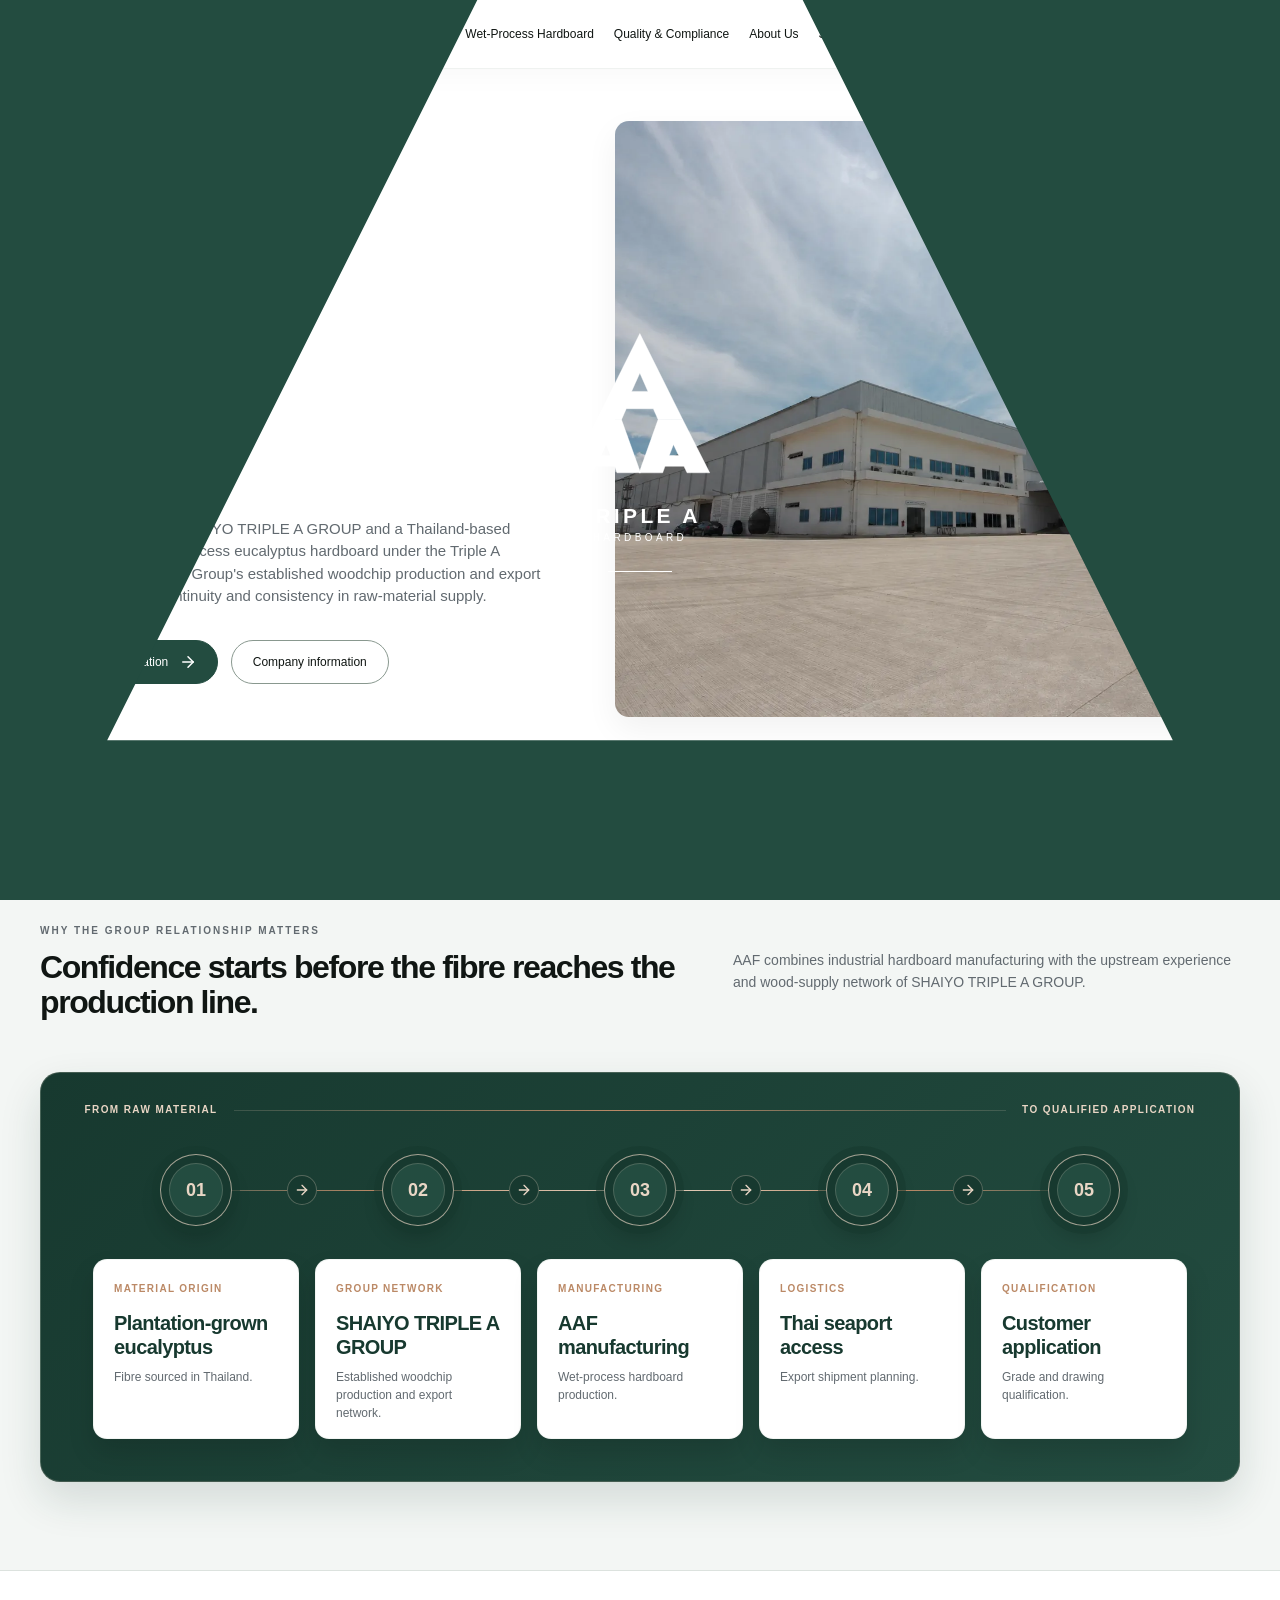
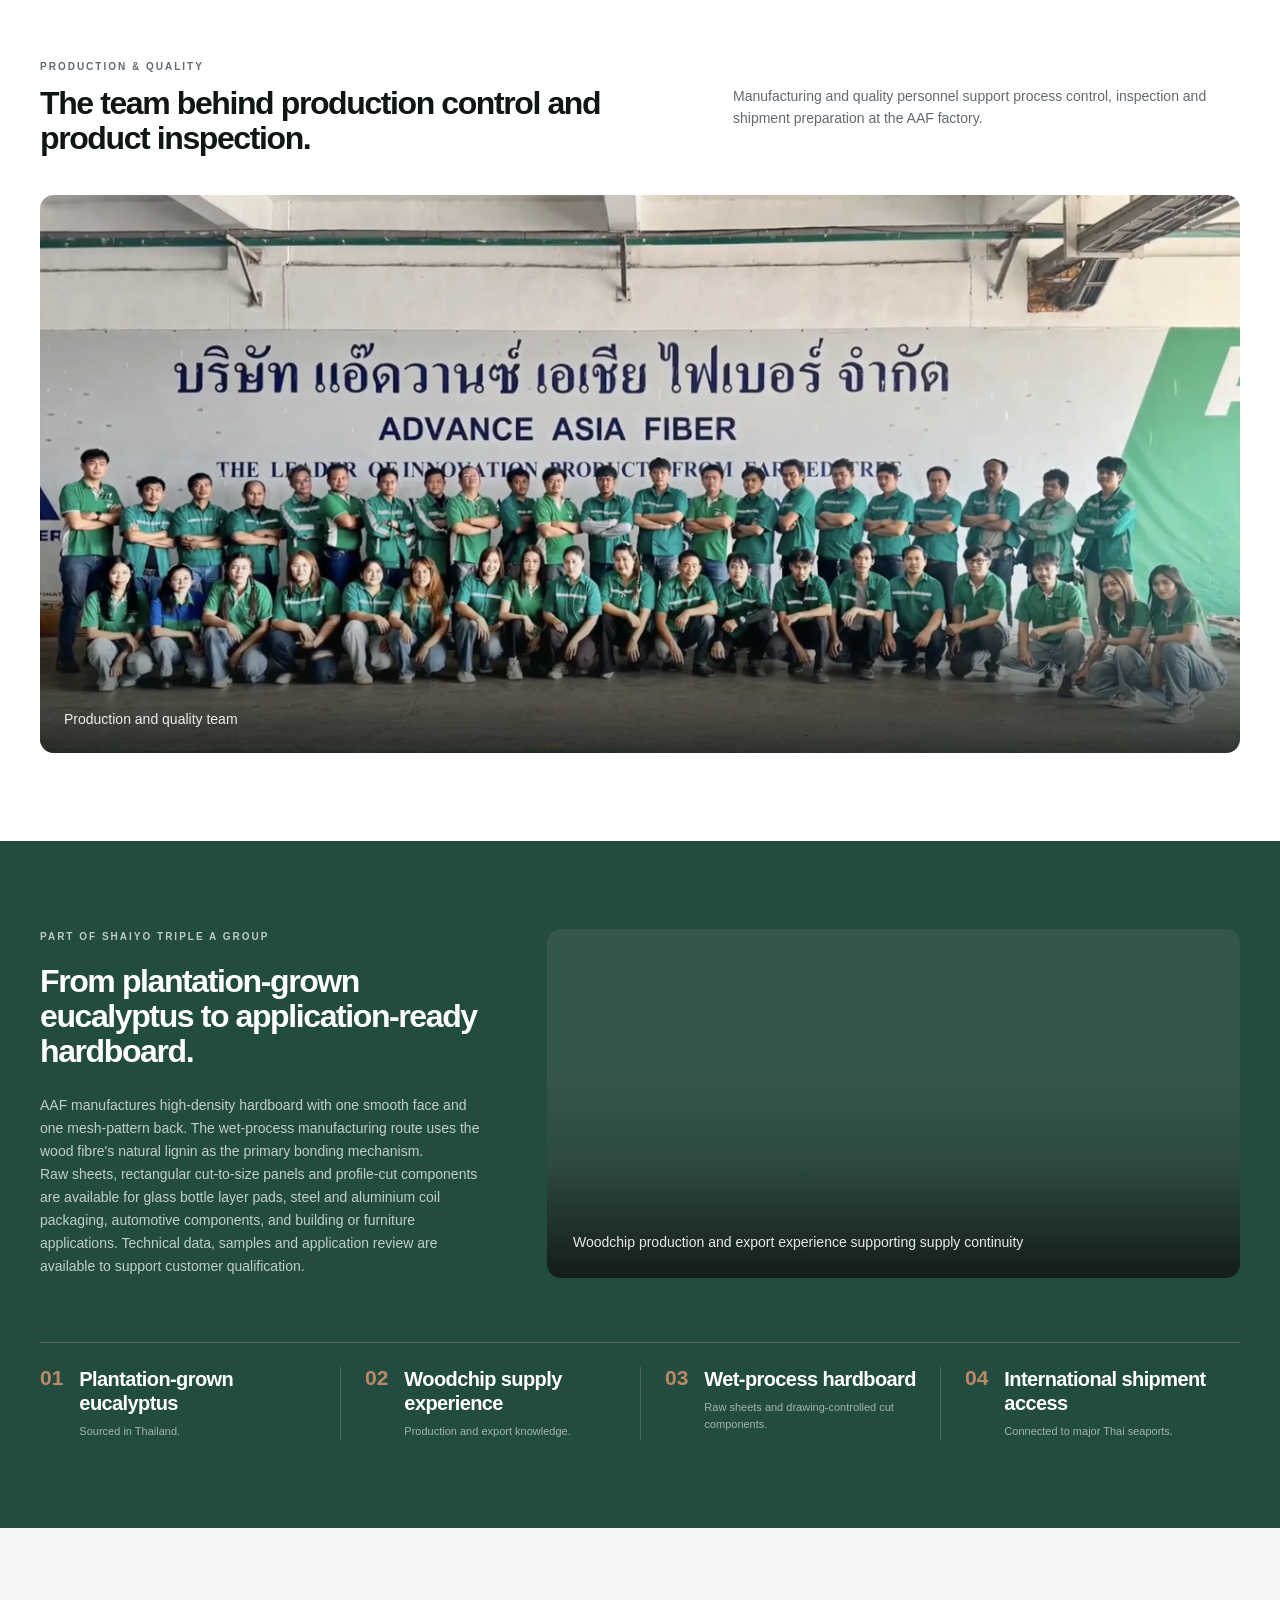
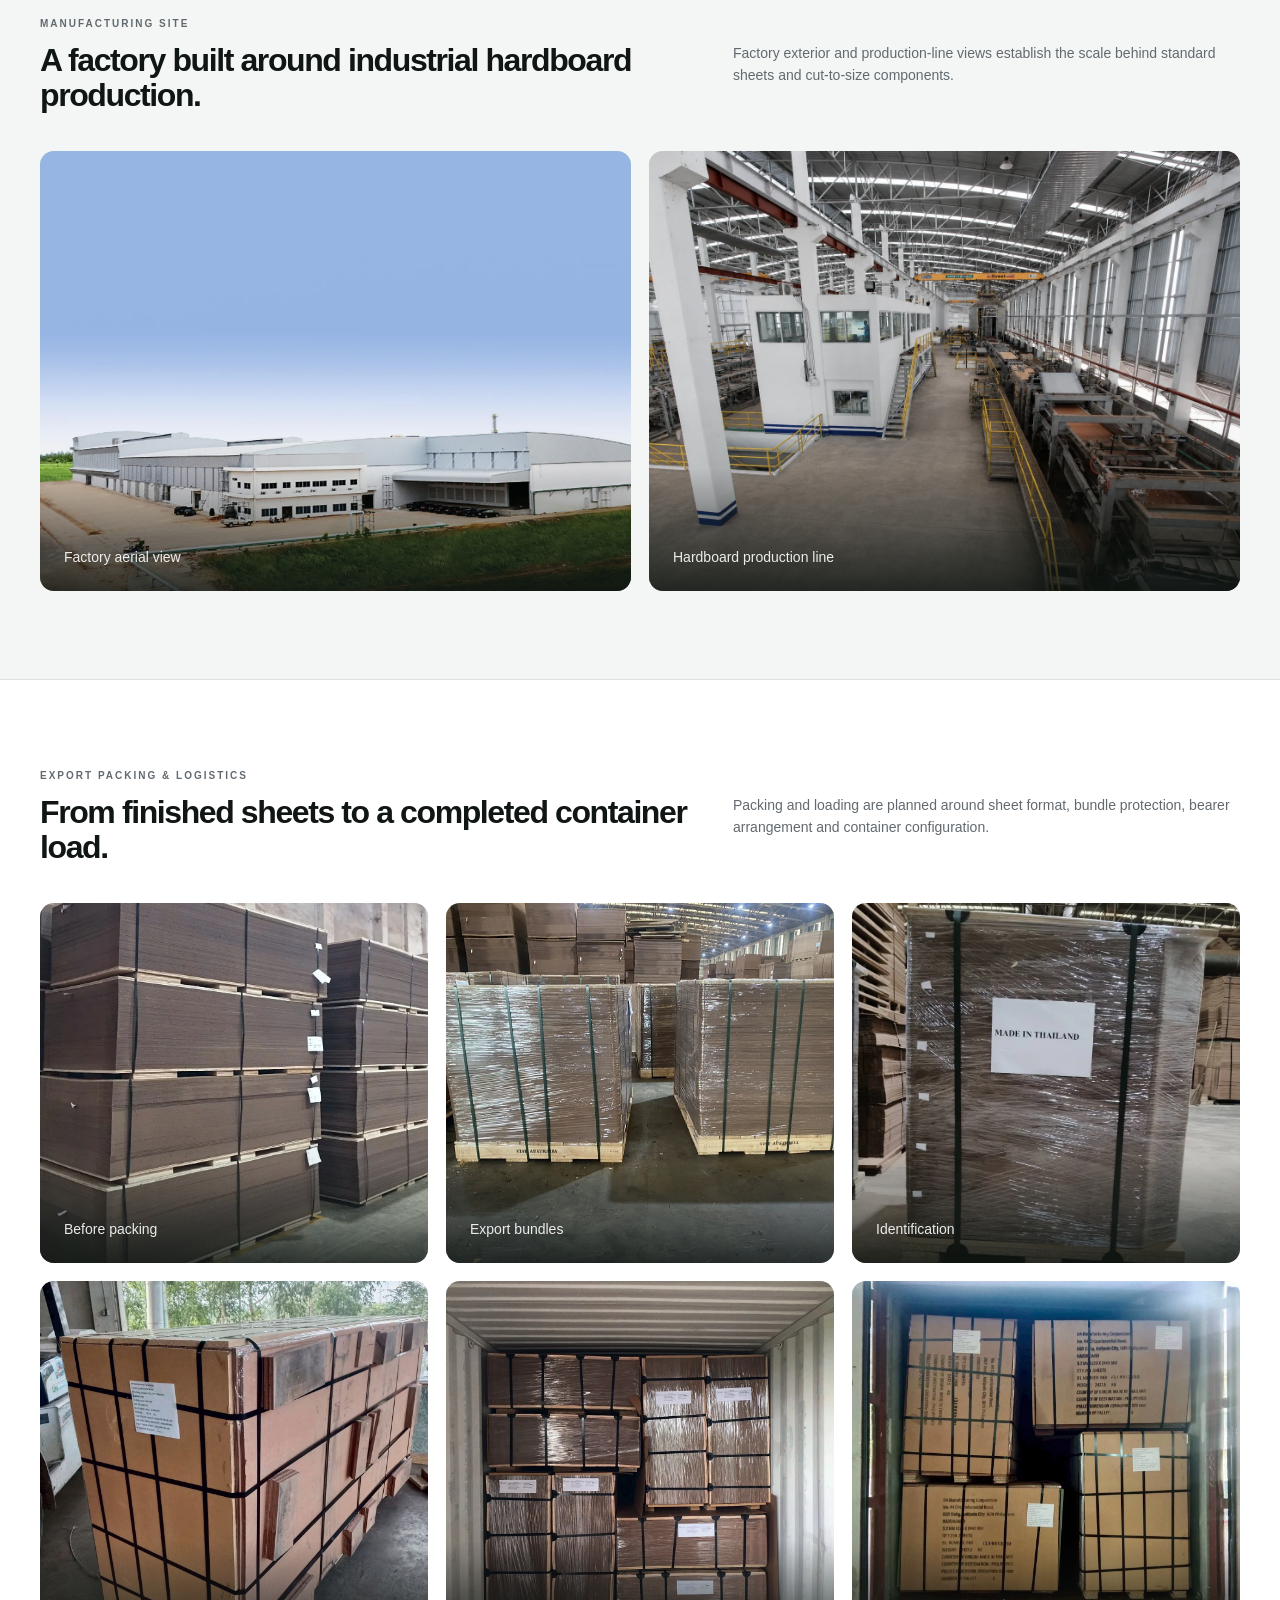
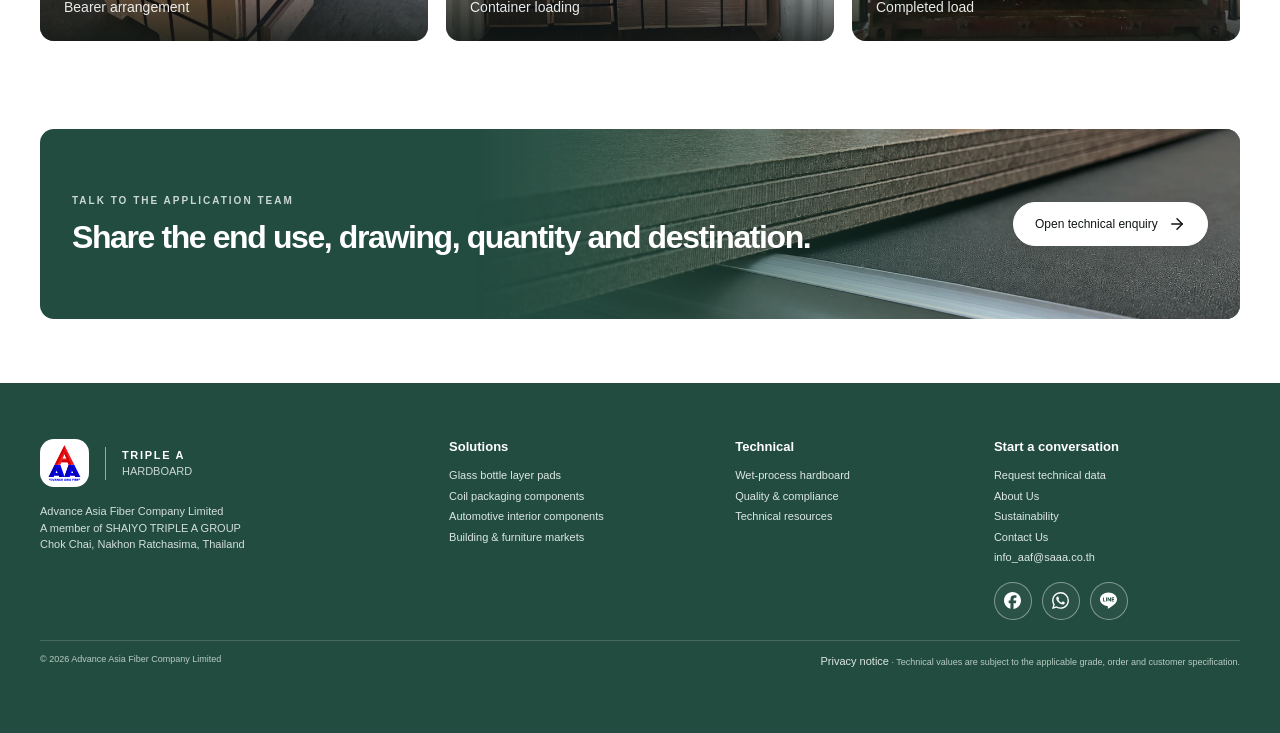
==== commit af7d8580: "Initial commit" ====
--- a/pages/about-us.html
+++ b/pages/about-us.html
@@ -1,97 +1,865 @@
-<!doctype html>
-<html lang="en">
-<head>
-  <meta charset="utf-8">
-  <meta name="viewport" content="width=device-width, initial-scale=1">
-  <title>About Advance Asia Fiber | AAF</title>
-  <meta name="description" content="About AAF, SHAIYO TRIPLE A GROUP, manufacturing, quality and export logistics.">
-  <meta name="robots" content="noindex, follow">
-  <link rel="icon" type="image/svg+xml" href="../assets/logos/aaf-favicon.svg">
-  <link rel="stylesheet" href="../css/tokens.css?v=20260917-gsap-splittext-v1">
-  <link rel="stylesheet" href="../css/global.css">
-  <link rel="stylesheet" href="../css/components.css?v=20260917-gsap-splittext-v1">
-  <link rel="stylesheet" href="../css/responsive.css">
-  <link rel="stylesheet" href="../css/pages/subpages.css?v=20260917-gsap-splittext-v1">
-  <script src="../js/motion-boot.js"></script>
-</head>
-<body data-page="about-us">
-  <div class="site-shell">
-    <!-- shared:header:start -->
-<header class="site-header">
-  <a aria-label="Triple A Hardboard home" class="brand" href="../index.html"><img alt="AAF — Advance Asia Fiber" class="brand-logo" src="../assets/logos/aaf-favicon.svg"/><span class="brand-copy"><strong>TRIPLE A</strong><small>HARDBOARD</small></span></a>
-  <nav aria-label="Main navigation" class="main-nav">
-    <div class="nav-menu">
-      <button class="nav-trigger" type="button">Solutions <span class="sr-only">⌄</span><svg aria-hidden="true" class="lucide lucide-chevron-down" fill="none" focusable="false" height="24" stroke="currentColor" stroke-linecap="round" stroke-linejoin="round" stroke-width="2" viewbox="0 0 24 24" width="24" xmlns="http://www.w3.org/2000/svg"><path d="m6 9 6 6 6-6"></path></svg></button>
-      <div class="nav-dropdown"><a href="../pages/glass-bottle-layer-pads.html">Glass Bottle Layer Pads</a><a href="../pages/coil-packaging-components.html">Steel &amp; Aluminium Coil Packaging</a><a href="../pages/automotive-interior-components.html">Automotive Interior Components</a><a href="../pages/building-furniture-distribution.html">Building &amp; Furniture Markets</a></div>
-    </div>
-    <a href="../pages/wet-process-hardboard.html">Wet-Process Hardboard</a>
-    <a href="../pages/quality-compliance.html">Quality &amp; Compliance</a>
-    <a href="../pages/about-us.html">About Us</a>
-    <a class="nav-contact-link" href="../pages/contact-us.html">Contact Us</a>
-  </nav>
-  <details class="mobile-nav">
-    <summary aria-expanded="false" aria-label="Open navigation"><span aria-hidden="true" class="mobile-menu-lucide"><svg class="lucide lucide-menu mobile-menu-open-icon" fill="none" height="24" stroke="currentColor" stroke-linecap="round" stroke-linejoin="round" stroke-width="2" viewbox="0 0 24 24" width="24" xmlns="http://www.w3.org/2000/svg"><path d="M4 12h16"></path><path d="M4 6h16"></path><path d="M4 18h16"></path></svg><svg class="lucide lucide-x mobile-menu-close-icon" fill="none" height="24" stroke="currentColor" stroke-linecap="round" stroke-linejoin="round" stroke-width="2" viewbox="0 0 24 24" width="24" xmlns="http://www.w3.org/2000/svg"><path d="M18 6 6 18"></path><path d="m6 6 12 12"></path></svg></span></summary>
-    <div><strong>Solutions</strong><a href="../pages/glass-bottle-layer-pads.html">Glass bottle layer pads</a><a href="../pages/coil-packaging-components.html">Coil packaging components</a><a href="../pages/automotive-interior-components.html">Automotive interiors</a><a href="../pages/building-furniture-distribution.html">Building &amp; furniture</a><strong>Technical &amp; company</strong><a href="../pages/wet-process-hardboard.html">Wet-process hardboard</a><a href="../pages/quality-compliance.html">Quality &amp; compliance</a><a href="../pages/technical-resources.html">Technical resources</a><a href="../pages/about-us.html">About Us</a><a href="../pages/contact-us.html">Contact Us</a></div>
-  </details>
-  <div class="header-actions">
-    <details class="language-switcher">
-      <summary aria-label="Change language" class="language-trigger" title="English">
-<span class="language-flag-wrap"><img alt="" aria-hidden="true" class="circle-flag" src="../assets/icons/flag-us.svg"/></span>
-<span aria-hidden="true" class="language-current-code">EN</span>
-<span aria-hidden="true" class="language-chevron"><svg class="lucide lucide-chevron-down" fill="none" height="24" stroke="currentColor" stroke-linecap="round" stroke-linejoin="round" stroke-width="2" viewbox="0 0 24 24" width="24" xmlns="http://www.w3.org/2000/svg"><path d="m6 9 6 6 6-6"></path></svg></span>
-</summary>
-      <div aria-label="Languages" class="language-dropdown" role="menu">
-<button class="language-option is-active" data-code="EN" data-lang="en" data-name="English" role="menuitem" type="button"><span class="language-option-flag"><img alt="" aria-hidden="true" class="circle-flag" src="../assets/icons/flag-us.svg"/></span><span>EN</span></button>
-<button class="language-option" data-code="ES" data-lang="es" data-name="Español" role="menuitem" type="button"><span class="language-option-flag"><img alt="" aria-hidden="true" class="circle-flag" src="../assets/icons/flag-es.svg"/></span><span>ES</span></button>
-<button class="language-option" data-code="FR" data-lang="fr" data-name="Français" role="menuitem" type="button"><span class="language-option-flag"><img alt="" aria-hidden="true" class="circle-flag" src="../assets/icons/flag-fr.svg"/></span><span>FR</span></button>
-<button class="language-option" data-code="JA" data-lang="ja" data-name="日本語" role="menuitem" type="button"><span class="language-option-flag"><img alt="" aria-hidden="true" class="circle-flag" src="../assets/icons/flag-jp.svg"/></span><span>JA</span></button>
-<button class="language-option" data-code="TH" data-lang="th" data-name="ไทย" role="menuitem" type="button"><span class="language-option-flag"><img alt="" aria-hidden="true" class="circle-flag" src="../assets/icons/flag-th.svg"/></span><span>TH</span></button>
-<button class="language-option" data-code="ZH" data-lang="zh" data-name="中文" role="menuitem" type="button"><span class="language-option-flag"><img alt="" aria-hidden="true" class="circle-flag" src="../assets/icons/flag-cn.svg"/></span><span>ZH</span></button>
-</div>
-    </details>
-    <a class="button button-small button-primary header-quote-button" href="../pages/request-a-quote.html"><span aria-hidden="true" class="header-quote-icon"><svg class="lucide lucide-clipboard-list" fill="none" height="24" stroke="currentColor" stroke-linecap="round" stroke-linejoin="round" stroke-width="2" viewbox="0 0 24 24" width="24" xmlns="http://www.w3.org/2000/svg"><rect height="4" rx="1" ry="1" width="8" x="8" y="2"></rect><path d="M16 4h2a2 2 0 0 1 2 2v14a2 2 0 0 1-2 2H6a2 2 0 0 1-2-2V6a2 2 0 0 1 2-2h2"></path><path d="M12 11h4"></path><path d="M12 16h4"></path><path d="M8 11h.01"></path><path d="M8 16h.01"></path></svg></span><span>Request a quote</span><svg aria-hidden="true" class="lucide lucide-arrow-right header-quote-arrow" fill="none" focusable="false" height="24" stroke="currentColor" stroke-linecap="round" stroke-linejoin="round" stroke-width="2" viewbox="0 0 24 24" width="24" xmlns="http://www.w3.org/2000/svg"><path d="M5 12h14"></path><path d="m12 5 7 7-7 7"></path></svg></a>
-  </div>
-</header>
-<!-- shared:header:end -->
-    <main class="subpage-main" data-subpage-root></main>
-    <!-- shared:footer:start -->
-<footer class="site-footer" id="company">
-  <div class="footer-inner">
-    <div class="footer-grid">
-      <div>
-        <div class="brand brand-footer"><img alt="AAF — Advance Asia Fiber" class="brand-logo" src="../assets/logos/aaf-favicon.svg"/><span class="brand-copy"><strong>TRIPLE A</strong><small>HARDBOARD</small></span></div>
-        <p>Advance Asia Fiber Company Limited<br/>A member of SHAIYO TRIPLE A GROUP<br/>Chok Chai, Nakhon Ratchasima, Thailand</p>
-      </div>
-      <div>
-        <h3>Solutions</h3>
-        <a href="../pages/glass-bottle-layer-pads.html">Glass bottle layer pads</a>
-        <a href="../pages/coil-packaging-components.html">Coil packaging components</a>
-        <a href="../pages/automotive-interior-components.html">Automotive interior components</a>
-        <a href="../pages/building-furniture-distribution.html">Building &amp; furniture markets</a>
-      </div>
-      <div>
-        <h3>Technical</h3>
-        <a href="../pages/wet-process-hardboard.html">Wet-process hardboard</a>
-        <a href="../pages/quality-compliance.html">Quality &amp; compliance</a>
-        <a href="../pages/technical-resources.html">Technical resources</a>
-      </div>
-      <div>
-        <h3>Start a conversation</h3>
-        <a href="../pages/request-a-quote.html">Request technical data</a>
-        <a href="../pages/about-us.html">About Us</a>
-        <a href="../pages/contact-us.html">Contact Us</a>
-        <a href="mailto:info_aaf@saaa.co.th">info_aaf@saaa.co.th</a>
-        <div aria-label="Social media" class="footer-socials"><a aria-label="Facebook" class="footer-social-icon" data-placeholder="production-url" href="#" title="Facebook — production URL pending"><svg aria-hidden="true" focusable="false" viewbox="0 0 24 24"><path d="M9.101 23.691v-7.98H6.627v-3.667h2.474v-1.58c0-4.085 1.848-5.978 5.858-5.978.401 0 .955.042 1.468.103a8.68 8.68 0 0 1 1.141.195v3.325a8.623 8.623 0 0 0-.653-.036 26.805 26.805 0 0 0-.733-.009c-.707 0-1.259.096-1.675.309a1.686 1.686 0 0 0-.679.622c-.258.42-.374.995-.374 1.752v1.297h3.919l-.386 2.103-.287 1.564h-3.246v8.245C19.396 23.238 24 18.179 24 12.044c0-6.627-5.373-12-12-12s-12 5.373-12 12c0 5.628 3.874 10.35 9.101 11.647Z" fill="currentColor"></path></svg></a><a aria-label="WhatsApp" class="footer-social-icon" data-placeholder="production-url" href="#" title="WhatsApp — production URL pending"><svg aria-hidden="true" focusable="false" viewbox="0 0 24 24"><path d="M17.472 14.382c-.297-.149-1.758-.867-2.03-.967-.273-.099-.471-.148-.67.15-.197.297-.767.966-.94 1.164-.173.199-.347.223-.644.075-.297-.15-1.255-.463-2.39-1.475-.883-.788-1.48-1.761-1.653-2.059-.173-.297-.018-.458.13-.606.134-.133.298-.347.446-.52.149-.174.198-.298.298-.497.099-.198.05-.371-.025-.52-.075-.149-.669-1.612-.916-2.207-.242-.579-.487-.5-.669-.51-.173-.008-.371-.01-.57-.01-.198 0-.52.074-.792.372-.272.297-1.04 1.016-1.04 2.479 0 1.462 1.065 2.875 1.213 3.074.149.198 2.096 3.2 5.077 4.487.709.306 1.262.489 1.694.625.712.227 1.36.195 1.871.118.571-.085 1.758-.719 2.006-1.413.248-.694.248-1.289.173-1.413-.074-.124-.272-.198-.57-.347m-5.421 7.403h-.004a9.87 9.87 0 0 1-5.031-1.378l-.361-.214-3.741.982.998-3.648-.235-.374a9.86 9.86 0 0 1-1.51-5.26c.001-5.45 4.436-9.884 9.888-9.884 2.64 0 5.122 1.03 6.988 2.898a9.825 9.825 0 0 1 2.893 6.994c-.003 5.45-4.437 9.884-9.885 9.884m8.413-18.297A11.815 11.815 0 0 0 12.05 0C5.495 0 .16 5.335.157 11.892c0 2.096.547 4.142 1.588 5.945L.057 24l6.305-1.654a11.882 11.882 0 0 0 5.683 1.448h.005c6.554 0 11.89-5.335 11.893-11.893a11.821 11.821 0 0 0-3.48-8.413Z" fill="currentColor"></path></svg></a><a aria-label="LINE" class="footer-social-icon" data-placeholder="production-url" href="#" title="LINE — production URL pending"><svg aria-hidden="true" focusable="false" viewbox="0 0 24 24"><path d="M19.365 9.863c.349 0 .63.285.63.631 0 .345-.281.63-.63.63H17.61v1.125h1.755c.349 0 .63.283.63.63 0 .344-.281.629-.63.629h-2.386c-.345 0-.627-.285-.627-.629V8.108c0-.345.282-.63.63-.63h2.386c.346 0 .627.285.627.63 0 .349-.281.63-.63.63H17.61v1.125h1.755zm-3.855 3.016c0 .27-.174.51-.432.596-.064.021-.133.031-.199.031-.211 0-.391-.09-.51-.25l-2.443-3.317v2.94c0 .344-.279.629-.631.629-.346 0-.626-.285-.626-.629V8.108c0-.27.173-.51.43-.595.06-.023.136-.033.194-.033.195 0 .375.104.495.254l2.462 3.33V8.108c0-.345.282-.63.63-.63.345 0 .63.285.63.63v4.771zm-5.741 0c0 .344-.282.629-.631.629-.345 0-.627-.285-.627-.629V8.108c0-.345.282-.63.63-.63.346 0 .628.285.628.63v4.771zm-2.466.629H4.917c-.345 0-.63-.285-.63-.629V8.108c0-.345.285-.63.63-.63.348 0 .63.285.63.63v4.141h1.756c.348 0 .629.283.629.63 0 .344-.282.629-.629.629M24 10.314C24 4.943 18.615.572 12 .572S0 4.943 0 10.314c0 4.811 4.27 8.842 10.035 9.608.391.082.923.258 1.058.59.12.301.079.766.038 1.08l-.164 1.02c-.045.301-.24 1.186 1.049.645 1.291-.539 6.916-4.078 9.436-6.975C23.176 14.393 24 12.458 24 10.314" fill="currentColor"></path></svg></a></div>
-      </div>
-    </div>
-    <div class="footer-bottom"><span>© 2026 Advance Asia Fiber Company Limited</span><span><a href="../pages/privacy.html">Privacy notice</a> · Technical values are subject to the applicable grade, order and customer specification.</span></div>
-  </div>
-</footer>
-<!-- shared:footer:end -->
-  </div>
-  <script src="../js/vendor/gsap.min.js?v=3.13.0"></script>
-  <script src="../js/vendor/SplitText.min.js?v=3.13.0"></script>
-  <script type="module" src="../js/subpages.js?v=20260917-gsap-splittext-v3"></script>
-  <script type="module" src="../js/main.js?v=20260916-opening-reveal-v4"></script>
-</body>
-</html>
+<!doctype html>
+<html lang="en">
+  <head>
+    <meta charset="utf-8" />
+    <meta name="viewport" content="width=device-width, initial-scale=1" />
+    <title>About Advance Asia Fiber | AAF</title>
+    <meta
+      name="description"
+      content="About AAF, SHAIYO TRIPLE A GROUP, manufacturing, quality and export logistics."
+    />
+    <meta name="robots" content="noindex, follow" />
+    <link rel="icon" type="image/svg+xml" href="../assets/logos/aaf-favicon.svg" />
+    <!-- shared:styles:start -->
+    <link href="../css/tokens.css" rel="stylesheet" />
+    <link href="../css/global.css" rel="stylesheet" />
+    <link href="../css/components.css?v=22" rel="stylesheet" />
+    <!-- shared:styles:end -->
+    <link rel="stylesheet" href="../css/pages/subpages.css" />
+    <link rel="stylesheet" href="../css/pages/subpages/subpage-interactions.css" />
+    <!-- shared:boot:start -->
+    <script src="../js/motion-boot.js"></script>
+    <!-- shared:boot:end -->
+  </head>
+  <body data-page="about-us">
+    <div class="site-shell">
+      <!-- shared:header:start -->
+      <header class="site-header">
+        <a aria-label="Triple A Hardboard home" class="brand" href="../index.html"
+          ><img
+            alt="AAF — Advance Asia Fiber"
+            class="brand-logo"
+            src="../assets/logos/aaf-favicon.svg"
+          /><span class="brand-copy"><strong>TRIPLE A</strong><small>HARDBOARD</small></span></a
+        >
+        <nav aria-label="Main navigation" class="main-nav">
+          <div class="nav-menu">
+            <button class="nav-trigger" type="button">
+              Solutions <span class="sr-only">⌄</span
+              ><svg
+                aria-hidden="true"
+                class="lucide lucide-chevron-down"
+                fill="none"
+                focusable="false"
+                height="24"
+                stroke="currentColor"
+                stroke-linecap="round"
+                stroke-linejoin="round"
+                stroke-width="2"
+                viewbox="0 0 24 24"
+                width="24"
+                xmlns="http://www.w3.org/2000/svg"
+              >
+                <path d="m6 9 6 6 6-6"></path>
+              </svg>
+            </button>
+            <div class="nav-dropdown">
+              <a href="../pages/glass-bottle-layer-pads.html">Glass Bottle Layer Pads</a
+              ><a href="../pages/coil-packaging-components.html"
+                >Steel &amp; Aluminium Coil Packaging</a
+              ><a href="../pages/automotive-interior-components.html"
+                >Automotive Interior Components</a
+              ><a href="../pages/building-furniture-distribution.html"
+                >Building &amp; Furniture Markets</a
+              >
+            </div>
+          </div>
+          <a href="../pages/wet-process-hardboard.html">Wet-Process Hardboard</a>
+          <a href="../pages/quality-compliance.html">Quality &amp; Compliance</a>
+          <a href="../pages/about-us.html">About Us</a>
+          <div class="nav-menu nav-sustainability">
+            <a class="nav-trigger" href="../pages/sustainability.html#from-tree-to-better-living"
+              >Sustainability
+              <svg
+                aria-hidden="true"
+                class="lucide lucide-chevron-down"
+                fill="none"
+                focusable="false"
+                height="24"
+                stroke="currentColor"
+                stroke-linecap="round"
+                stroke-linejoin="round"
+                stroke-width="2"
+                viewbox="0 0 24 24"
+                width="24"
+                xmlns="http://www.w3.org/2000/svg"
+              >
+                <path d="m6 9 6 6 6-6"></path></svg
+            ></a>
+            <div class="nav-dropdown" id="sustainability-dropdown">
+              <a href="../pages/sustainability.html#from-tree-to-better-living"
+                >From Tree to Better Living</a
+              ><a href="../pages/sustainability.html#community-social-impact"
+                >Community &amp; Social Impact</a
+              ><a href="../pages/sustainability.html#renewable-energy">Renewable Energy</a
+              ><a href="../pages/sustainability.html#nature-people-planet"
+                >Nature, People &amp; Planet</a
+              >
+            </div>
+          </div>
+          <a class="nav-contact-link" href="../pages/contact-us.html">Contact Us</a>
+        </nav>
+        <details class="mobile-nav">
+          <summary aria-expanded="false" aria-label="Open navigation">
+            <span aria-hidden="true" class="mobile-menu-lucide"
+              ><svg
+                class="lucide lucide-menu mobile-menu-open-icon"
+                fill="none"
+                height="24"
+                stroke="currentColor"
+                stroke-linecap="round"
+                stroke-linejoin="round"
+                stroke-width="2"
+                viewbox="0 0 24 24"
+                width="24"
+                xmlns="http://www.w3.org/2000/svg"
+              >
+                <path d="M4 12h16"></path>
+                <path d="M4 6h16"></path>
+                <path d="M4 18h16"></path></svg
+              ><svg
+                class="lucide lucide-x mobile-menu-close-icon"
+                fill="none"
+                height="24"
+                stroke="currentColor"
+                stroke-linecap="round"
+                stroke-linejoin="round"
+                stroke-width="2"
+                viewbox="0 0 24 24"
+                width="24"
+                xmlns="http://www.w3.org/2000/svg"
+              >
+                <path d="M18 6 6 18"></path>
+                <path d="m6 6 12 12"></path></svg
+            ></span>
+          </summary>
+          <div>
+            <strong>Solutions</strong
+            ><a href="../pages/glass-bottle-layer-pads.html">Glass bottle layer pads</a
+            ><a href="../pages/coil-packaging-components.html">Coil packaging components</a
+            ><a href="../pages/automotive-interior-components.html">Automotive interiors</a
+            ><a href="../pages/building-furniture-distribution.html">Building &amp; furniture</a
+            ><strong>Technical &amp; company</strong
+            ><a href="../pages/wet-process-hardboard.html">Wet-process hardboard</a
+            ><a href="../pages/quality-compliance.html">Quality &amp; compliance</a
+            ><a href="../pages/technical-resources.html">Technical resources</a
+            ><a href="../pages/about-us.html">About Us</a>
+            <details class="mobile-sustainability">
+              <summary>
+                Sustainability
+                <svg
+                  aria-hidden="true"
+                  class="lucide lucide-chevron-down"
+                  fill="none"
+                  focusable="false"
+                  height="24"
+                  stroke="currentColor"
+                  stroke-linecap="round"
+                  stroke-linejoin="round"
+                  stroke-width="2"
+                  viewbox="0 0 24 24"
+                  width="24"
+                  xmlns="http://www.w3.org/2000/svg"
+                >
+                  <path d="m6 9 6 6 6-6"></path>
+                </svg>
+              </summary>
+              <div>
+                <a href="../pages/sustainability.html#from-tree-to-better-living"
+                  >From Tree to Better Living</a
+                ><a href="../pages/sustainability.html#community-social-impact"
+                  >Community &amp; Social Impact</a
+                ><a href="../pages/sustainability.html#renewable-energy">Renewable Energy</a
+                ><a href="../pages/sustainability.html#nature-people-planet"
+                  >Nature, People &amp; Planet</a
+                >
+              </div>
+            </details>
+            <a href="../pages/contact-us.html">Contact Us</a>
+          </div>
+        </details>
+        <div class="header-actions">
+          <details class="language-switcher">
+            <summary aria-label="Change language" class="language-trigger" title="English">
+              <span class="language-flag-wrap"
+                ><img
+                  alt=""
+                  aria-hidden="true"
+                  class="circle-flag"
+                  src="../assets/icons/flag-us.svg"
+              /></span>
+              <span aria-hidden="true" class="language-current-code">EN</span>
+              <span aria-hidden="true" class="language-chevron"
+                ><svg
+                  class="lucide lucide-chevron-down"
+                  fill="none"
+                  height="24"
+                  stroke="currentColor"
+                  stroke-linecap="round"
+                  stroke-linejoin="round"
+                  stroke-width="2"
+                  viewbox="0 0 24 24"
+                  width="24"
+                  xmlns="http://www.w3.org/2000/svg"
+                >
+                  <path d="m6 9 6 6 6-6"></path></svg
+              ></span>
+            </summary>
+            <div aria-label="Languages" class="language-dropdown" role="menu">
+              <button
+                class="language-option is-active"
+                data-code="EN"
+                data-lang="en"
+                data-name="English"
+                role="menuitem"
+                type="button"
+              >
+                <span class="language-option-flag"
+                  ><img
+                    alt=""
+                    aria-hidden="true"
+                    class="circle-flag"
+                    src="../assets/icons/flag-us.svg" /></span
+                ><span>EN</span>
+              </button>
+              <button
+                class="language-option"
+                data-code="ES"
+                data-lang="es"
+                data-name="Español"
+                role="menuitem"
+                type="button"
+              >
+                <span class="language-option-flag"
+                  ><img
+                    alt=""
+                    aria-hidden="true"
+                    class="circle-flag"
+                    src="../assets/icons/flag-es.svg" /></span
+                ><span>ES</span>
+              </button>
+              <button
+                class="language-option"
+                data-code="FR"
+                data-lang="fr"
+                data-name="Français"
+                role="menuitem"
+                type="button"
+              >
+                <span class="language-option-flag"
+                  ><img
+                    alt=""
+                    aria-hidden="true"
+                    class="circle-flag"
+                    src="../assets/icons/flag-fr.svg" /></span
+                ><span>FR</span>
+              </button>
+              <button
+                class="language-option"
+                data-code="JA"
+                data-lang="ja"
+                data-name="日本語"
+                role="menuitem"
+                type="button"
+              >
+                <span class="language-option-flag"
+                  ><img
+                    alt=""
+                    aria-hidden="true"
+                    class="circle-flag"
+                    src="../assets/icons/flag-jp.svg" /></span
+                ><span>JA</span>
+              </button>
+              <button
+                class="language-option"
+                data-code="TH"
+                data-lang="th"
+                data-name="ไทย"
+                role="menuitem"
+                type="button"
+              >
+                <span class="language-option-flag"
+                  ><img
+                    alt=""
+                    aria-hidden="true"
+                    class="circle-flag"
+                    src="../assets/icons/flag-th.svg" /></span
+                ><span>TH</span>
+              </button>
+              <button
+                class="language-option"
+                data-code="ZH"
+                data-lang="zh"
+                data-name="中文"
+                role="menuitem"
+                type="button"
+              >
+                <span class="language-option-flag"
+                  ><img
+                    alt=""
+                    aria-hidden="true"
+                    class="circle-flag"
+                    src="../assets/icons/flag-cn.svg" /></span
+                ><span>ZH</span>
+              </button>
+            </div>
+          </details>
+          <a
+            class="button button-small button-primary header-quote-button"
+            href="../pages/request-a-quote.html"
+            ><span aria-hidden="true" class="header-quote-icon"
+              ><svg
+                class="lucide lucide-clipboard-list"
+                fill="none"
+                height="24"
+                stroke="currentColor"
+                stroke-linecap="round"
+                stroke-linejoin="round"
+                stroke-width="2"
+                viewbox="0 0 24 24"
+                width="24"
+                xmlns="http://www.w3.org/2000/svg"
+              >
+                <rect height="4" rx="1" ry="1" width="8" x="8" y="2"></rect>
+                <path
+                  d="M16 4h2a2 2 0 0 1 2 2v14a2 2 0 0 1-2 2H6a2 2 0 0 1-2-2V6a2 2 0 0 1 2-2h2"
+                ></path>
+                <path d="M12 11h4"></path>
+                <path d="M12 16h4"></path>
+                <path d="M8 11h.01"></path>
+                <path d="M8 16h.01"></path></svg></span
+            ><span>Request a quote</span
+            ><svg
+              aria-hidden="true"
+              class="lucide lucide-arrow-right header-quote-arrow"
+              fill="none"
+              focusable="false"
+              height="24"
+              stroke="currentColor"
+              stroke-linecap="round"
+              stroke-linejoin="round"
+              stroke-width="2"
+              viewbox="0 0 24 24"
+              width="24"
+              xmlns="http://www.w3.org/2000/svg"
+            >
+              <path d="M5 12h14"></path>
+              <path d="m12 5 7 7-7 7"></path></svg
+          ></a>
+        </div>
+      </header>
+      <!-- shared:header:end -->
+      <main class="subpage-main" data-subpage-root>
+        <section class="subpage-hero page-width">
+          <div>
+            <nav class="breadcrumbs" aria-label="Breadcrumb">
+              <a href="../index.html">Home</a><span>/</span><span>About Us</span>
+            </nav>
+            <p class="eyebrow">Advance Asia Fiber Company Limited</p>
+            <h1>Hardboard Manufacturing Backed by Raw-Material Confidence</h1>
+            <p class="subpage-lead">
+              AAF is a member of SHAIYO TRIPLE A GROUP and a Thailand-based manufacturer of
+              wet-process eucalyptus hardboard under the Triple A Hardboard brand. The Group's
+              established woodchip production and export network supports continuity and consistency
+              in raw-material supply.
+            </p>
+            <div class="subpage-actions">
+              <a class="button button-primary" href="contact-us.html"
+                >Start a conversation <span class="sr-only">→</span
+                ><svg
+                  aria-hidden="true"
+                  class="lucide lucide-arrow-right"
+                  fill="none"
+                  focusable="false"
+                  height="24"
+                  stroke="currentColor"
+                  stroke-linecap="round"
+                  stroke-linejoin="round"
+                  stroke-width="2"
+                  viewBox="0 0 24 24"
+                  width="24"
+                  xmlns="http://www.w3.org/2000/svg"
+                >
+                  <path d="M5 12h14"></path>
+                  <path d="m12 5 7 7-7 7"></path></svg></a
+              ><a class="button button-secondary" href="contact-us.html">Company information</a>
+            </div>
+          </div>
+          <figure class="subpage-hero-media">
+            <img
+              src="../assets/images/company/com-01-advance-asia-fiber-factory-exterior.webp"
+              alt="Exterior of Advance Asia Fiber hardboard factory"
+              fetchpriority="high"
+            />
+          </figure>
+        </section>
+        <section class="proof-bar proof-bar-compact">
+          <div class="page-width proof-bar-inner">
+            <span>Plantation-grown eucalyptus</span><span>Group-backed wood supply</span
+            ><span>Wet-process manufacturing</span><span>Major Thai seaport access</span>
+          </div>
+        </section>
+        <section class="subpage-section alt group-relationship-section">
+          <div class="page-width">
+            <div class="section-intro">
+              <div>
+                <p class="eyebrow">Why the group relationship matters</p>
+                <h2>Confidence starts before the fibre reaches the production line.</h2>
+              </div>
+              <p class="section-copy">
+                AAF combines industrial hardboard manufacturing with the upstream experience and
+                wood-supply network of SHAIYO TRIPLE A GROUP.
+              </p>
+            </div>
+            <div class="group-relationship-shell">
+              <div class="group-relationship-route" aria-hidden="true">
+                <span>From raw material</span><span class="group-relationship-route-line"></span
+                ><span>To qualified application</span>
+              </div>
+              <ol
+                class="group-relationship-flow"
+                aria-label="AAF supply and customer qualification pathway"
+              >
+                <li class="group-relationship-step">
+                  <div class="group-relationship-node">
+                    <span aria-hidden="true" class="group-relationship-marker"
+                      ><span>01</span></span
+                    >
+                    <span aria-hidden="true" class="group-relationship-arrow"
+                      ><svg
+                        aria-hidden="true"
+                        class="lucide lucide-arrow-right"
+                        fill="none"
+                        focusable="false"
+                        height="18"
+                        stroke="currentColor"
+                        stroke-linecap="round"
+                        stroke-linejoin="round"
+                        stroke-width="2"
+                        viewBox="0 0 24 24"
+                        width="18"
+                        xmlns="http://www.w3.org/2000/svg"
+                      >
+                        <path d="M5 12h14"></path>
+                        <path d="m12 5 7 7-7 7"></path></svg
+                    ></span>
+                  </div>
+                  <div class="group-relationship-card">
+                    <p class="group-relationship-step-label">Material origin</p>
+                    <h3>Plantation-grown eucalyptus</h3>
+                    <p>Fibre sourced in Thailand.</p>
+                  </div>
+                </li>
+                <li class="group-relationship-step">
+                  <div class="group-relationship-node">
+                    <span aria-hidden="true" class="group-relationship-marker"
+                      ><span>02</span></span
+                    >
+                    <span aria-hidden="true" class="group-relationship-arrow"
+                      ><svg
+                        aria-hidden="true"
+                        class="lucide lucide-arrow-right"
+                        fill="none"
+                        focusable="false"
+                        height="18"
+                        stroke="currentColor"
+                        stroke-linecap="round"
+                        stroke-linejoin="round"
+                        stroke-width="2"
+                        viewBox="0 0 24 24"
+                        width="18"
+                        xmlns="http://www.w3.org/2000/svg"
+                      >
+                        <path d="M5 12h14"></path>
+                        <path d="m12 5 7 7-7 7"></path></svg
+                    ></span>
+                  </div>
+                  <div class="group-relationship-card">
+                    <p class="group-relationship-step-label">Group network</p>
+                    <h3>SHAIYO TRIPLE A GROUP</h3>
+                    <p>Established woodchip production and export network.</p>
+                  </div>
+                </li>
+                <li class="group-relationship-step">
+                  <div class="group-relationship-node">
+                    <span aria-hidden="true" class="group-relationship-marker"
+                      ><span>03</span></span
+                    >
+                    <span aria-hidden="true" class="group-relationship-arrow"
+                      ><svg
+                        aria-hidden="true"
+                        class="lucide lucide-arrow-right"
+                        fill="none"
+                        focusable="false"
+                        height="18"
+                        stroke="currentColor"
+                        stroke-linecap="round"
+                        stroke-linejoin="round"
+                        stroke-width="2"
+                        viewBox="0 0 24 24"
+                        width="18"
+                        xmlns="http://www.w3.org/2000/svg"
+                      >
+                        <path d="M5 12h14"></path>
+                        <path d="m12 5 7 7-7 7"></path></svg
+                    ></span>
+                  </div>
+                  <div class="group-relationship-card">
+                    <p class="group-relationship-step-label">Manufacturing</p>
+                    <h3>AAF manufacturing</h3>
+                    <p>Wet-process hardboard production.</p>
+                  </div>
+                </li>
+                <li class="group-relationship-step">
+                  <div class="group-relationship-node">
+                    <span aria-hidden="true" class="group-relationship-marker"
+                      ><span>04</span></span
+                    >
+                    <span aria-hidden="true" class="group-relationship-arrow"
+                      ><svg
+                        aria-hidden="true"
+                        class="lucide lucide-arrow-right"
+                        fill="none"
+                        focusable="false"
+                        height="18"
+                        stroke="currentColor"
+                        stroke-linecap="round"
+                        stroke-linejoin="round"
+                        stroke-width="2"
+                        viewBox="0 0 24 24"
+                        width="18"
+                        xmlns="http://www.w3.org/2000/svg"
+                      >
+                        <path d="M5 12h14"></path>
+                        <path d="m12 5 7 7-7 7"></path></svg
+                    ></span>
+                  </div>
+                  <div class="group-relationship-card">
+                    <p class="group-relationship-step-label">Logistics</p>
+                    <h3>Thai seaport access</h3>
+                    <p>Export shipment planning.</p>
+                  </div>
+                </li>
+                <li class="group-relationship-step">
+                  <div class="group-relationship-node">
+                    <span aria-hidden="true" class="group-relationship-marker"
+                      ><span>05</span></span
+                    >
+                  </div>
+                  <div class="group-relationship-card">
+                    <p class="group-relationship-step-label">Qualification</p>
+                    <h3>Customer application</h3>
+                    <p>Grade and drawing qualification.</p>
+                  </div>
+                </li>
+              </ol>
+            </div>
+          </div>
+        </section>
+        <section class="subpage-section">
+          <div class="page-width">
+            <div class="section-intro">
+              <div>
+                <p class="eyebrow">Production & quality</p>
+                <h2>The team behind production control and product inspection.</h2>
+              </div>
+              <p class="section-copy">
+                Manufacturing and quality personnel support process control, inspection and shipment
+                preparation at the AAF factory.
+              </p>
+            </div>
+            <div class="subpage-gallery production-quality-gallery">
+              <figure>
+                <img
+                  src="../assets/images/company/com-04-production-quality-team.webp"
+                  alt="AAF production and quality team"
+                  loading="lazy"
+                />
+                <figcaption><span>Production and quality team</span></figcaption>
+              </figure>
+            </div>
+          </div>
+        </section>
+        <section class="subpage-section dark">
+          <div class="page-width">
+            <div class="group-supply-story">
+              <div class="group-supply-story-grid">
+                <div class="group-supply-story-copy">
+                  <p class="eyebrow eyebrow-light">Part of SHAIYO TRIPLE A GROUP</p>
+                  <h2>From plantation-grown eucalyptus to application-ready hardboard.</h2>
+                  <p>
+                    AAF manufactures high-density hardboard with one smooth face and one
+                    mesh-pattern back. The wet-process manufacturing route uses the wood fibre's
+                    natural lignin as the primary bonding mechanism.
+                  </p>
+                  <p>
+                    Raw sheets, rectangular cut-to-size panels and profile-cut components are
+                    available for glass bottle layer pads, steel and aluminium coil packaging,
+                    automotive components, and building or furniture applications. Technical data,
+                    samples and application review are available to support customer qualification.
+                  </p>
+                </div>
+                <figure class="group-supply-story-media">
+                  <img
+                    src="../assets/images/company/com-05-shaiyo-aaa-woodchip-supply.webp"
+                    alt="Woodchip storage facility supporting AAF raw-material supply continuity"
+                    loading="lazy"
+                    decoding="async"
+                  />
+                  <figcaption>
+                    <strong
+                      >Woodchip production and export experience supporting supply
+                      continuity</strong
+                    >
+                  </figcaption>
+                </figure>
+              </div>
+              <ol
+                class="group-supply-proof-grid"
+                aria-label="AAF supply and manufacturing proof points"
+              >
+                <li class="group-supply-proof">
+                  <span class="group-supply-proof-number">01</span>
+                  <div>
+                    <h3>Plantation-grown eucalyptus</h3>
+                    <p>Sourced in Thailand.</p>
+                  </div>
+                </li>
+                <li class="group-supply-proof">
+                  <span class="group-supply-proof-number">02</span>
+                  <div>
+                    <h3>Woodchip supply experience</h3>
+                    <p>Production and export knowledge.</p>
+                  </div>
+                </li>
+                <li class="group-supply-proof">
+                  <span class="group-supply-proof-number">03</span>
+                  <div>
+                    <h3>Wet-process hardboard</h3>
+                    <p>Raw sheets and drawing-controlled cut components.</p>
+                  </div>
+                </li>
+                <li class="group-supply-proof">
+                  <span class="group-supply-proof-number">04</span>
+                  <div>
+                    <h3>International shipment access</h3>
+                    <p>Connected to major Thai seaports.</p>
+                  </div>
+                </li>
+              </ol>
+            </div>
+          </div>
+        </section>
+        <section class="subpage-section alt">
+          <div class="page-width">
+            <div class="section-intro">
+              <div>
+                <p class="eyebrow">Manufacturing site</p>
+                <h2>A factory built around industrial hardboard production.</h2>
+              </div>
+              <p class="section-copy">
+                Factory exterior and production-line views establish the scale behind standard
+                sheets and cut-to-size components.
+              </p>
+            </div>
+            <div class="subpage-gallery two">
+              <figure>
+                <img
+                  src="../assets/images/company/com-01a-advance-asia-fiber-factory-aerial.webp"
+                  alt="Aerial view of the AAF factory"
+                  loading="lazy"
+                />
+                <figcaption><span>Factory aerial view</span></figcaption>
+              </figure>
+              <figure>
+                <img
+                  src="../assets/images/company/com-02-hardboard-production-line.webp"
+                  alt="Hardboard production line"
+                  loading="lazy"
+                />
+                <figcaption><span>Hardboard production line</span></figcaption>
+              </figure>
+            </div>
+          </div>
+        </section>
+        <section class="subpage-section">
+          <div class="page-width">
+            <div class="section-intro">
+              <div>
+                <p class="eyebrow">Export packing & logistics</p>
+                <h2>From finished sheets to a completed container load.</h2>
+              </div>
+              <p class="section-copy">
+                Packing and loading are planned around sheet format, bundle protection, bearer
+                arrangement and container configuration.
+              </p>
+            </div>
+            <div class="subpage-gallery">
+              <figure>
+                <img
+                  src="../assets/images/logistics/log-01-hardboard-before-packing.webp"
+                  alt="Hardboard before packing"
+                  loading="lazy"
+                />
+                <figcaption><span>Before packing</span></figcaption>
+              </figure>
+              <figure>
+                <img
+                  src="../assets/images/logistics/log-02-complete-export-bundle.webp"
+                  alt="Protected export bundles"
+                  loading="lazy"
+                />
+                <figcaption><span>Export bundles</span></figcaption>
+              </figure>
+              <figure>
+                <img
+                  src="../assets/images/logistics/log-03-export-bundle-label.webp"
+                  alt="Export bundle label"
+                  loading="lazy"
+                />
+                <figcaption><span>Identification</span></figcaption>
+              </figure>
+              <figure>
+                <img
+                  src="../assets/images/logistics/log-04-pallet-bearer-arrangement.webp"
+                  alt="Pallet bearer arrangement"
+                  loading="lazy"
+                />
+                <figcaption><span>Bearer arrangement</span></figcaption>
+              </figure>
+              <figure>
+                <img
+                  src="../assets/images/logistics/log-05-container-loading-process.webp"
+                  alt="Container loading process"
+                  loading="lazy"
+                />
+                <figcaption><span>Container loading</span></figcaption>
+              </figure>
+              <figure>
+                <img
+                  src="../assets/images/logistics/log-06-complete-container-loading.webp"
+                  alt="Completed container load"
+                  loading="lazy"
+                />
+                <figcaption><span>Completed load</span></figcaption>
+              </figure>
+            </div>
+          </div>
+        </section>
+        <section class="cta-section">
+          <div class="page-width cta-inner">
+            <div>
+              <p class="eyebrow eyebrow-light">Talk to the application team</p>
+              <h2>Share the end use, drawing, quantity and destination.</h2>
+            </div>
+            <a class="button button-light" href="request-a-quote.html"
+              >Open technical enquiry <span class="sr-only">→</span
+              ><svg
+                aria-hidden="true"
+                class="lucide lucide-arrow-right"
+                fill="none"
+                focusable="false"
+                height="24"
+                stroke="currentColor"
+                stroke-linecap="round"
+                stroke-linejoin="round"
+                stroke-width="2"
+                viewBox="0 0 24 24"
+                width="24"
+                xmlns="http://www.w3.org/2000/svg"
+              >
+                <path d="M5 12h14"></path>
+                <path d="m12 5 7 7-7 7"></path></svg
+            ></a>
+          </div>
+        </section>
+      </main>
+      <!-- shared:footer:start -->
+      <footer class="site-footer" id="company">
+        <div class="footer-inner">
+          <div class="footer-grid">
+            <div>
+              <div class="brand brand-footer">
+                <img
+                  alt="AAF — Advance Asia Fiber"
+                  class="brand-logo"
+                  src="../assets/logos/aaf-favicon.svg"
+                /><span class="brand-copy"><strong>TRIPLE A</strong><small>HARDBOARD</small></span>
+              </div>
+              <p>
+                Advance Asia Fiber Company Limited<br />A member of SHAIYO TRIPLE A GROUP<br />Chok
+                Chai, Nakhon Ratchasima, Thailand
+              </p>
+            </div>
+            <div>
+              <h3>Solutions</h3>
+              <a href="../pages/glass-bottle-layer-pads.html">Glass bottle layer pads</a>
+              <a href="../pages/coil-packaging-components.html">Coil packaging components</a>
+              <a href="../pages/automotive-interior-components.html"
+                >Automotive interior components</a
+              >
+              <a href="../pages/building-furniture-distribution.html"
+                >Building &amp; furniture markets</a
+              >
+            </div>
+            <div>
+              <h3>Technical</h3>
+              <a href="../pages/wet-process-hardboard.html">Wet-process hardboard</a>
+              <a href="../pages/quality-compliance.html">Quality &amp; compliance</a>
+              <a href="../pages/technical-resources.html">Technical resources</a>
+            </div>
+            <div>
+              <h3>Start a conversation</h3>
+              <a href="../pages/request-a-quote.html">Request technical data</a>
+              <a href="../pages/about-us.html">About Us</a>
+              <a href="../pages/sustainability.html">Sustainability</a>
+              <a href="../pages/contact-us.html">Contact Us</a>
+              <a href="mailto:info_aaf@saaa.co.th">info_aaf@saaa.co.th</a>
+              <div aria-label="Social media" class="footer-socials">
+                <a
+                  aria-label="Facebook"
+                  class="footer-social-icon"
+                  data-placeholder="production-url"
+                  href="#"
+                  title="Facebook — production URL pending"
+                  ><svg aria-hidden="true" focusable="false" viewBox="0 0 24 24">
+                    <use href="../assets/icons/facebook.svg#icon"></use></svg></a
+                ><a
+                  aria-label="WhatsApp"
+                  class="footer-social-icon"
+                  data-placeholder="production-url"
+                  href="#"
+                  title="WhatsApp — production URL pending"
+                  ><svg aria-hidden="true" focusable="false" viewBox="0 0 24 24">
+                    <use href="../assets/icons/whatsapp.svg#icon"></use></svg></a
+                ><a
+                  aria-label="LINE"
+                  class="footer-social-icon"
+                  data-placeholder="production-url"
+                  href="#"
+                  title="LINE — production URL pending"
+                  ><svg aria-hidden="true" focusable="false" viewBox="0 0 24 24">
+                    <use href="../assets/icons/line.svg#icon"></use></svg
+                ></a>
+              </div>
+            </div>
+          </div>
+          <div class="footer-bottom">
+            <span>© 2026 Advance Asia Fiber Company Limited</span
+            ><span
+              ><a href="../pages/privacy.html">Privacy notice</a> · Technical values are subject to
+              the applicable grade, order and customer specification.</span
+            >
+          </div>
+        </div>
+      </footer>
+      <!-- shared:footer:end -->
+    </div>
+    <!-- shared:scripts:start -->
+    <script src="../js/vendor/gsap.min.js"></script>
+    <script src="../js/vendor/SplitText.min.js"></script>
+    <script src="../js/main.js" type="module"></script>
+    <!-- shared:scripts:end -->
+    <script type="module" src="../js/pages/about-us.js"></script>
+  </body>
+</html>
--- a/css/tokens.css
+++ b/css/tokens.css
@@ -1,17 +1,116 @@
-/* Approved v50 decisions. Legacy aliases preserve component compatibility. */
+/*
+ * Design tokens — the single source for colour, type, spacing, radius and motion.
+ * Approved v50 decisions. Component and page CSS should reference these values
+ * through var(--…) rather than repeating literals.
+ *
+ * Colour tokens come in two forms:
+ *   --color-<name>       a solid colour, e.g. color: var(--color-forest);
+ *   --color-<name>-rgb   the same colour as "r, g, b" channels for alpha use,
+ *                        e.g. background: rgba(var(--color-ink-rgb), 0.06);
+ *
+ * Breakpoints (CSS custom properties cannot be used inside @media, so they are
+ * listed here for reference; JS mirrors 820 in js/config.js):
+ *   1180px  wide desktop → desktop     (max-width: 1180px)
+ *   1000px  desktop → small desktop    (max-width: 1000px)
+ *    820px  desktop → tablet/mobile nav (max-width: 820px) / (min-width: 821px)
+ *    650px  tablet → large phone       (max-width: 650px)
+ *    560px  phone                      (max-width: 560px)
+ */
 :root {
-  --color-forest: #234C40;
-  --color-forest-dark: #17392F;
+  /* ── Brand palette ─────────────────────────────────────────────── */
+  --color-forest: #234c40;
+  --color-forest-dark: #17392f;
   --color-ink: #101613;
-  --color-muted: #626A70;
-  --color-border: #DCE2DE;
-  --color-surface: #F3F6F4;
-  --color-white: #FFFFFF;
-  --color-fibre: #BB8966;
-  --color-fibre-light: #E9D6C5;
-  --radius-md: 14px;
-  --shadow: 0 12px 32px rgba(16,22,19,.06);
-  --font-family: Helvetica,Arial,sans-serif;
+  --color-muted: #626a70;
+  --color-border: #dce2de;
+  --color-surface: #f3f6f4;
+  --color-white: #ffffff;
+  --color-black: #000000;
+  --color-fibre: #bb8966;
+  --color-fibre-light: #e9d6c5;
+
+  /* ── Forest scale (green tints and shades around --color-forest) ── */
+  --color-forest-50: #f1f7f4;
+  --color-forest-100: #eaf2ee;
+  --color-forest-150: #e2ebe6;
+  --color-forest-200: #dce7e2;
+  --color-forest-250: #d4dfd9;
+  --color-forest-300: #cad8d1;
+  --color-forest-400: #b8ccc2;
+  --color-forest-500: #8db6a8;
+  --color-forest-700: #35564c;
+  --color-forest-800: var(--color-forest);
+  --color-forest-850: #1d4338;
+  --color-forest-900: var(--color-forest-dark);
+  --color-forest-950: #0a2f25;
+
+  /* ── Neutral scale (grey with a slight green cast) ─────────────── */
+  --color-neutral-50: var(--color-surface);
+  --color-neutral-100: #edf0ee;
+  --color-neutral-150: #e1e5e2;
+  --color-neutral-200: var(--color-border);
+  --color-neutral-250: #d4dcd7;
+  --color-neutral-300: #adb6b0;
+  --color-neutral-350: #9ca59f;
+  --color-neutral-400: #96a09a;
+  --color-neutral-450: #89988f;
+  --color-neutral-500: #8a918d;
+  --color-neutral-550: #7b837f;
+  --color-neutral-600: #6a736e;
+  --color-neutral-650: var(--color-muted);
+  --color-neutral-800: #41554d;
+  --color-neutral-950: var(--color-ink);
+  --color-gray-200: #dddddd;
+
+  /* ── Warm paper (off-white backgrounds) ────────────────────────── */
+  --color-paper: #fbfaf7;
+  --color-paper-dim: #f5f5f2;
+
+  /* ── Fibre scale (warm brown around --color-fibre) ─────────────── */
+  --color-fibre-100: var(--color-fibre-light);
+  --color-fibre-200: #d8c4b5;
+  --color-fibre-300: #dab79d;
+  --color-fibre-400: #c99a78;
+  --color-fibre-500: var(--color-fibre);
+  --color-fibre-600: #a87555;
+  --color-fibre-700: #9e6d4e;
+  --color-fibre-800: #765c49;
+
+  /* ── Accents ───────────────────────────────────────────────────── */
+  --color-amber: #f2b95e;
+  --color-red: #a74635;
+  --color-leaf: #9eb98d;
+
+  /* ── RGB channels for translucent colours ──────────────────────── */
+  --color-forest-rgb: 35, 76, 64;
+  --color-forest-dark-rgb: 23, 57, 47;
+  --color-forest-950-rgb: 10, 47, 37;
+  --color-ink-rgb: 16, 22, 19;
+  --color-border-rgb: 220, 226, 222;
+  --color-surface-rgb: 243, 246, 244;
+  --color-white-rgb: 255, 255, 255;
+  --color-black-rgb: 0, 0, 0;
+  --color-fibre-rgb: 187, 137, 102;
+  --color-fibre-light-rgb: 233, 214, 197;
+
+  /* ── Typography ────────────────────────────────────────────────── */
+  --font-family: Helvetica, Arial, sans-serif;
+  /* Fixed sizes used across UI text. Display headings use one-off clamp() values
+     in their own components. */
+  --text-3xs: 9px;
+  --text-2xs: 10px;
+  --text-xs: 11px;
+  --text-sm: 12px;
+  --text-md: 13px;
+  --text-base: 14px;
+  --text-lg: 15px;
+  --text-xl: 16px;
+  --text-2xl: 18px;
+  --text-3xl: 20px;
+  --text-4xl: 28px;
+  --text-5xl: 32px;
+
+  /* ── Spacing ───────────────────────────────────────────────────── */
   --space-1: 4px;
   --space-2: 8px;
   --space-3: 12px;
@@ -20,52 +119,57 @@
   --space-8: 32px;
   --space-12: 48px;
   --space-16: 64px;
+  --space-xs: 4px;
+  --space-sm: 8px;
+  --space-md: 16px;
+  --space-lg: 24px;
+  --space-xl: 40px;
+
+  /* ── Layout ────────────────────────────────────────────────────── */
   --page-max-width: 1280px;
   --page-padding-desktop: 40px;
   --page-padding-mobile: 18px;
   --desktop-hero-min-height: 700px;
   --desktop-proof-min-height: 66px;
-  --space-xs: 4px;
-  --space-sm: 8px;
-  --space-md: 16px;
-  --space-lg: 24px;
-  --space-xl: 40px;
+
+  /* ── Radius ────────────────────────────────────────────────────── */
+  --radius-md: 14px;
   --radius-sm: 14px;
   --radius-lg: 14px;
   --radius-pill: 99px;
-  --transition-fast: .18s ease;
-  --transition-medium: .35s ease;
-  --transition-slow: .7s cubic-bezier(.22,1,.36,1);
+
+  /* ── Elevation & glass ─────────────────────────────────────────── */
+  --shadow: 0 12px 32px rgba(var(--color-ink-rgb), 0.06);
+  --glass-surface: rgba(var(--color-white-rgb), 0.58);
+  --glass-border: rgba(var(--color-border-rgb), 0.46);
+  --glass-shadow: 0 8px 26px rgba(var(--color-ink-rgb), 0.028);
+  --glass-filter: blur(30px) saturate(180%);
+  --dropdown-glass-surface: rgba(var(--color-white-rgb), 0.92);
+  --dropdown-glass-border: rgba(var(--color-border-rgb), 0.72);
+  --dropdown-glass-shadow: 0 18px 45px rgba(var(--color-ink-rgb), 0.12);
+  --dropdown-highlight: rgba(var(--color-fibre-rgb), 0.16);
+
+  /* ── Motion ────────────────────────────────────────────────────── */
+  --transition-fast: 0.18s ease;
+  --transition-medium: 0.35s ease;
+  --transition-slow: 0.7s cubic-bezier(0.22, 1, 0.36, 1);
   --action-arrow-gap: 10px;
-  --glass-surface: rgba(255,255,255,.58);
-  --glass-border: rgba(220,226,222,.46);
-  --glass-shadow: 0 8px 26px rgba(16,22,19,.028);
-  --glass-filter: blur(30px) saturate(180%);
-  --dropdown-glass-surface: rgba(255,255,255,.92);
-  --dropdown-glass-border: rgba(220,226,222,.72);
-  --dropdown-glass-shadow: 0 18px 45px rgba(16,22,19,.12);
-  --dropdown-highlight: rgba(187,137,102,.16);
-  --forest: var(--color-forest);
-  --forest-hover: var(--color-forest-dark);
-  --ink: var(--color-ink);
-  --muted: var(--color-muted);
-  --line: var(--color-border);
-  --surface: var(--color-surface);
-  --white: var(--color-white);
-  --fibre: var(--color-fibre);
-  --fibre-light: var(--color-fibre-light);
-  --radius: var(--radius-md);
-  --font: var(--font-family);
 }
 
 @media (min-width: 981px) and (max-width: 1180px) {
-  :root { --desktop-hero-min-height: 650px; }
+  :root {
+    --desktop-hero-min-height: 650px;
+  }
 }
 
 @media (min-width: 1501px) {
-  :root { --desktop-hero-min-height: 730px; }
+  :root {
+    --desktop-hero-min-height: 730px;
+  }
 }
 
 @media (min-width: 1361px) {
-  :root { --desktop-proof-min-height: 52px; }
+  :root {
+    --desktop-proof-min-height: 52px;
+  }
 }
--- a/css/global.css
+++ b/css/global.css
@@ -1,3 +1,5 @@
+@import url('./components/preloader.css?v=1');
+
 /* Reset, typography and layout primitives. See docs/DESIGN-SYSTEM.md for preserved cascade constraints. */
 
 * {
@@ -6,13 +8,17 @@
 
 html {
   scroll-behavior: smooth;
-  background: #fff;
+  background: var(--color-white);
+  scroll-padding-top: 100px !important;
 }
 
 body {
   margin: 0;
-  font-family: Helvetica,Arial,sans-serif;
   -webkit-font-smoothing: antialiased;
+  font-size: var(--text-lg) !important;
+  line-height: 1.5 !important;
+  color: var(--color-ink);
+  background: var(--color-white);
 }
 
 a {
@@ -25,82 +31,44 @@
 
 .site-shell {
   min-height: 100vh;
-  background: #fff;
+  background: var(--color-white);
+  overflow: visible !important;
 }
 
 .eyebrow {
   margin: 0 0 12px;
-  font-size: 10px;
-  line-height: 1.4;
-  font-weight: 700;
-  letter-spacing: 2.15px;
-  text-transform: uppercase;
-  color: #6d7671;
 }
 
-h1,h2,h3,p {
+h1,
+h2,
+h3,
+p {
   margin-top: 0;
 }
 
 h1 {
   margin-bottom: 18px;
-  font-size: clamp(46px,5.1vw,78px);
-  line-height: .94;
-  letter-spacing: -4.7px;
-  font-weight: 760;
   max-width: 760px;
-}
-
-h2 {
-  font-size: clamp(32px,3vw,50px);
-  line-height: 1.01;
-  letter-spacing: -2.5px;
-  font-weight: 740;
-}
-
-h3 {
-  font-size: 23px;
-  line-height: 1.05;
-  letter-spacing: -.8px;
 }
 
 p {
   color: var(--color-muted);
+  line-height: 1.5;
 }
 
 .text-link {
   display: inline-flex;
   align-items: center;
   color: var(--color-forest);
-}
-
-body {
-  font-size: 15px !important;
-  line-height: 1.5 !important;
-  color: var(--color-ink);
-  background: var(--color-white);
-}
-
-p {
-  line-height: 1.5;
-}
-
-.text-link {
-  font-size: 12px !important;
+  font-size: var(--text-sm) !important;
   font-weight: 400 !important;
   text-underline-offset: 5px;
-}
-
-.site-shell {
-  overflow: visible !important;
-}
-
-html {
-  scroll-padding-top: 100px !important;
+  gap: 18px !important;
 }
 
 main {
   padding-bottom: 64px !important;
+  padding-top: 0 !important;
 }
 
 .page-width {
@@ -117,34 +85,28 @@
   padding: 0 !important;
   margin: -1px !important;
   overflow: hidden !important;
-  clip: rect(0,0,0,0) !important;
-  white-space: nowrap !important;
+  clip: rect(0, 0, 0, 0);
+  white-space: nowrap;
   border: 0 !important;
 }
 
-.text-link {
-  gap: 18px !important;
+/* Explicit reusable primitives; homepage markup retains its approved selectors. */
+.media-cover {
+  position: absolute;
+  inset: 0;
+  width: 100%;
+  height: 100%;
+  object-fit: cover;
 }
-
-main {
-  padding-top: 0 !important;
-}
-
-/* Explicit reusable primitives; homepage markup retains its approved selectors. */
-.media-cover { position: absolute; inset: 0; width: 100%; height: 100%; object-fit: cover; }
-.display-heading { font-size: clamp(44px,5vw,70px); line-height: .99; letter-spacing: -3.8px; font-weight: 700; }
-.body-text { font-size: 15px; line-height: 1.5; }
-.body-small { font-size: 13px; line-height: 1.5; }
-.label { font-size: 10px; line-height: 1.5; font-weight: 700; letter-spacing: 2px; }
-.content-split { display: grid; grid-template-columns: repeat(2,minmax(0,1fr)); gap: 40px; }
-.media-section { position: relative; overflow: hidden; }
-.technical-section { padding-block: 64px; }
-@media (max-width: 820px) { .content-split { grid-template-columns: 1fr; gap: 24px; } }
 
 /* Approved shared type scale from the supplied design system. */
 body,
-button,input,select,textarea,
-.site-shell,.site-shell * {
+button,
+input,
+select,
+textarea,
+.site-shell,
+.site-shell * {
   font-family: var(--font-family) !important;
 }
 
@@ -152,7 +114,7 @@
 .hero .eyebrow,
 .section-header .eyebrow,
 .home-evidence-heading .eyebrow {
-  font-size: 10px !important;
+  font-size: var(--text-2xs) !important;
   line-height: 1.5 !important;
   font-weight: 700 !important;
   letter-spacing: 2px !important;
@@ -162,7 +124,7 @@
 
 h1,
 .hero h1 {
-  font-size: clamp(44px,5vw,70px) !important;
+  font-size: clamp(44px, 5vw, 70px) !important;
   line-height: 1.099 !important;
   letter-spacing: -3.8px !important;
   font-weight: 700 !important;
@@ -174,7 +136,7 @@
 .section-header h2,
 .material-section h2,
 .cta-section h2 {
-  font-size: 32px !important;
+  font-size: var(--text-5xl) !important;
   line-height: 1.1 !important;
   letter-spacing: -1.4px !important;
   font-weight: 700 !important;
@@ -183,8 +145,20 @@
 h3,
 .application-card h3,
 .technical-actions strong {
-  font-size: 20px !important;
+  font-size: var(--text-3xl) !important;
   line-height: 1.2 !important;
-  letter-spacing: -.6px !important;
+  letter-spacing: -0.6px !important;
   font-weight: 700 !important;
 }
+
+@media (max-width: 1000px) {
+  .page-width {
+    width: calc(100% - 48px) !important;
+  }
+}
+
+@media (max-width: 650px) {
+  .page-width {
+    width: calc(100% - 36px) !important;
+  }
+}
--- a/css/components.css
+++ b/css/components.css
@@ -1,3202 +1,14 @@
-/* Reusable components; responsive rules stay with each component. See docs/DESIGN-SYSTEM.md for preserved cascade constraints. */
-
-.site-header {
-  display: grid;
-  grid-template-columns: auto 1fr auto;
-  align-items: center;
-}
-
-.brand {
-  white-space: nowrap;
-}
-
-.brand-mark {
-  font-size: 35px;
-  font-weight: 900;
-  letter-spacing: -3.2px;
-  line-height: 1;
-  color: #0b0d0c;
-}
-
-.brand-copy {
-  display: flex;
-  flex-direction: column;
-  justify-content: center;
-}
-
-.main-nav {
-  display: flex;
-  align-items: center;
-  font-size: 12px;
-}
-
-.main-nav>a,.nav-trigger {
-  font: inherit;
-  color: var(--color-ink);
-  text-decoration: none;
-  background: none;
-  border: 0;
-  cursor: pointer;
-}
-
-.main-nav>a:hover,.nav-trigger:hover {
-  color: var(--color-forest);
-}
-
-.nav-trigger span {
-  margin-left: 4px;
-}
-
-.nav-dropdown {
-  display: none;
-  position: absolute;
-  left: -18px;
-  min-width: 265px;
-  padding: 10px;
-  background: #fff;
-  border: 1px solid var(--color-border);
-  border-radius: 14px;
-  box-shadow: 0 18px 45px rgba(16,22,19,.14);
-}
-
-.nav-menu:hover .nav-dropdown,.nav-menu:focus-within .nav-dropdown {
-  display: grid;
-}
-
-.nav-dropdown a {
-  padding: 10px 12px;
-  border-radius: 14px;
-  text-decoration: none;
-  font-size: 12px;
-}
-
-.nav-dropdown a:hover {
-  background: var(--color-surface);
-  color: var(--color-forest);
-}
-
-.mobile-nav {
-  display: none;
-}
-
-.button {
-  display: inline-flex;
-  align-items: center;
-  justify-content: center;
-  border: 1px solid var(--color-forest);
-  text-decoration: none;
-  transition: var(--transition-fast);
-}
-
-.button-primary:hover {
-  transform: translateY(-1px);
-}
-
-.button-secondary:hover {
-  border-color: var(--color-forest);
-}
-
-.button-light:hover {
-  background: #f4f6f5;
-}
-
-.button-small {
-  min-height: 44px;
-  padding: 10px 24px;
-}
-
-.button-row {
-  display: flex;
-  align-items: center;
-  gap: 12px;
-  flex-wrap: wrap;
-}
-
-.proof-bar {
-  background: #fff;
-}
-
-.proof-bar-inner {
-  display: grid;
-  grid-template-columns: repeat(4,1fr);
-  align-items: center;
-  padding: 18px 6px;
-  border-bottom: 1px solid var(--color-border);
-  font-size: 9.5px;
-  font-weight: 700;
-  letter-spacing: 1.5px;
-  text-transform: uppercase;
-  color: #69736d;
-}
-
-@media (min-width: 981px) {
-  .proof-bar-inner { min-height: var(--desktop-proof-min-height); }
-}
-
-.proof-bar-inner span {
-  position: relative;
-  padding: 0 25px;
-  text-align: center;
-}
-
-.proof-bar-inner span+span:before {
-  content: "";
-  position: absolute;
-  left: 0;
-  top: 50%;
-  width: 1px;
-  height: 26px;
-  background: #adb6b0;
-  transform: translateY(-50%);
-}
-
-.evidence-card {
-  position: relative;
-  min-height: 318px;
-  margin: 0;
-  border-radius: 14px;
-  overflow: hidden;
-  background: #ddd;
-}
-
-.evidence-card img {
-  transition: transform .35s ease;
-}
-
-.evidence-card:hover img {
-  transform: scale(1.018);
-}
-
-.evidence-card figcaption {
-  position: absolute;
-  left: 0;
-  right: 0;
-  bottom: 0;
-  display: grid;
-  grid-template-columns: auto 1fr;
-  grid-template-rows: auto auto;
-  column-gap: 11px;
-  align-items: center;
-  padding: 15px 16px 14px;
-  background: linear-gradient(180deg,rgba(255,255,255,.92),#fff 34%);
-  color: var(--color-ink);
-}
-
-.evidence-card figcaption>span {
-  grid-row: 1 / 3;
-  display: grid;
-  place-items: center;
-  width: 31px;
-  height: 31px;
-  border-radius: 50%;
-  background: var(--color-forest);
-  color: #fff;
-  font-size: 13px;
-}
-
-.evidence-card figcaption strong {
-  font-size: 13px;
-  line-height: 1.2;
-}
-
-.evidence-card figcaption small {
-  margin-top: 2px;
-  font-size: 9px;
-  letter-spacing: 1.2px;
-  text-transform: uppercase;
-  color: var(--color-muted);
-}
-
-.section-header {
-  display: grid;
-  grid-template-columns: minmax(0,.9fr) minmax(340px,.7fr);
-  grid-template-areas: "eyebrow copy" "title copy";
-  grid-template-rows: 27px auto;
-  column-gap: 40px;
-  align-items: start;
-  margin-bottom: 24px;
-}
-
-.section-header .eyebrow {
-  grid-area: eyebrow;
-}
-
-.section-header h2 {
-  grid-area: title;
-  max-width: 650px;
-  margin: 0;
-}
-
-.section-header>p:last-child {
-  grid-area: copy;
-  max-width: 550px;
-  margin: 27px 0 0;
-  font-size: 13px;
-}
-
-.application-grid {
-  display: grid;
-  grid-template-columns: repeat(4,1fr);
-  background: transparent;
-  border-radius: 14px;
-}
-
-.application-card {
-  min-width: 0;
-  background: #fff;
-  border: 1px solid #e1e5e2;
-  border-radius: 14px;
-  overflow: hidden;
-  transition: transform .35s cubic-bezier(.22,1,.36,1);
-}
-
-@media (hover:hover) and (pointer:fine) {
-.application-card:hover {
-  transform: translateY(-16px);
-}
-}
-
-.application-actual-media {
-  position: relative;
-  height: 245px;
-  margin: 0;
-  overflow: hidden;
-  background: #d8c4b5;
-}
-
-.application-actual-media img {
-  transition: transform .35s ease;
-}
-
-@media (hover:hover) and (pointer:fine) {
-.application-card:hover .application-actual-media img {
-  transform: scale(1.03);
-}
-}
-
-.application-actual-media figcaption {
-  position: absolute;
-  left: 12px;
-  top: 12px;
-  display: none;
-}
-
-.card-copy {
-  position: relative;
-  min-height: 204px;
-}
-
-.card-number {
-  margin-bottom: 10px;
-  font-size: 8.5px;
-  font-weight: 700;
-  letter-spacing: 1.5px;
-  text-transform: uppercase;
-  color: #7b837f;
-}
-
-.card-copy h3 {
-  margin: 0 0 9px;
-  font-size: 20px;
-  line-height: 1.04;
-  letter-spacing: -.65px;
-}
-
-.card-copy>p:not(.card-number) {
-  margin-bottom: 17px;
-  font-size: 12px;
-  line-height: 1.45;
-}
-
-.card-copy>a {
-  position: absolute;
-  right: 13px;
-  bottom: 14px;
-  display: flex;
-  align-items: center;
-  justify-content: center;
-  width: 36px;
-  height: 36px;
-  border-radius: 50%;
-  background: var(--color-surface);
-  font-size: 0;
-  line-height: 0;
-  text-decoration: none;
-}
-
-.card-copy>a span {
-  font-size: 18px;
-  line-height: 1;
-}
-
-.card-copy>a svg {
-  display: block;
-  width: 18px;
-  height: 18px;
-  flex: 0 0 18px;
-  margin: 0;
-}
-
-.card-copy>a:hover {
-  background: var(--color-forest);
-  color: #fff;
-}
-
-.material-section {
-  padding: 58px 0;
-  background: var(--color-forest);
-  color: #fff;
-}
-
-.material-grid {
-  display: grid;
-  grid-template-columns: .72fr 1.28fr;
-  gap: 62px;
-  align-items: center;
-}
-
-.material-section .eyebrow {
-  color: #c9d8d0;
-}
-
-.material-section h2 {
-  max-width: 600px;
-  margin-bottom: 20px;
-  color: #fff;
-  font-size: clamp(34px,3.5vw,56px);
-}
-
-.material-section p {
-  max-width: 560px;
-  color: #d4dfd9;
-  font-size: 13px;
-}
-
-.text-link-light {
-  color: #fff;
-}
-
-.process-steps {
-  display: grid;
-  grid-template-columns: repeat(2,1fr);
-}
-
-.process-steps figure {
-  position: relative;
-  min-height: 235px;
-  margin: 0;
-  border-radius: 14px;
-  overflow: hidden;
-  background: #765c49;
-}
-
-.process-steps figure:after {
-  content: "";
-  position: absolute;
-  inset: 0;
-  background: linear-gradient(180deg,transparent 56%,rgba(16,22,19,.06) 72%,rgba(16,22,19,.84) 100%);
-  pointer-events: none;
-}
-
-.process-steps figcaption {
-  position: absolute;
-  left: 20px;
-  right: 20px;
-  bottom: 18px;
-  z-index: 2;
-  display: block;
-  color: #fff;
-  text-align: left;
-  font-size: 14px;
-  line-height: 1.35;
-}
-
-.process-steps figcaption b {
-  display: block;
-  font-size: 14px;
-  line-height: 1.35;
-}
-
-#technical-data .section-header {
-  margin-bottom: 30px;
-}
-
-.table-wrap {
-  overflow: auto;
-}
-
-.spec-table tr:last-child td {
-  border-bottom: 0;
-}
-
-.spec-table td:first-child {
-  width: 33%;
-}
-
-.technical-actions>div,.technical-actions>.text-link {
-  min-height: 92px;
-  padding: 16px;
-  background: var(--color-surface);
-  border-radius: 14px;
-}
-
-.doc-icon {
-  font-size: 9px;
-  font-weight: 800;
-  letter-spacing: .7px;
-}
-
-.technical-actions small {
-  margin-top: 3px;
-}
-
-.technical-actions>.text-link {
-  min-width: 230px;
-}
-
-.cta-section {
-  padding: 0 0 34px;
-  background: #fff;
-}
-
-.cta-inner {
-  position: relative;
-  display: grid;
-  grid-template-columns: minmax(0,1fr) auto;
-  gap: 32px;
-  align-items: center;
-  min-height: 190px;
-  border-radius: 14px;
-  overflow: hidden;
-  color: #fff;
-  background: linear-gradient(105deg,#234C40 0%,#234C40 56%,#1D4338 78%,#17392F 100%);
-}
-
-.cta-inner:before {
-  content: "";
-  position: absolute;
-  z-index: 0;
-  top: 0;
-  right: 0;
-  bottom: 0;
-  width: 64%;
-  background-image: url("../assets/images/shared/cta-hardboard-texture.webp");
-  background-repeat: no-repeat;
-  background-position: center 58%;
-  background-size: cover;
-  opacity: .86;
-  -webkit-mask-image: linear-gradient(to right,transparent 0%,rgba(0,0,0,.08) 10%,rgba(0,0,0,.30) 26%,rgba(0,0,0,.62) 48%,rgba(0,0,0,.88) 68%,#000 84%,#000 100%);
-  mask-image: linear-gradient(to right,transparent 0%,rgba(0,0,0,.08) 10%,rgba(0,0,0,.30) 26%,rgba(0,0,0,.62) 48%,rgba(0,0,0,.88) 68%,#000 84%,#000 100%);
-  pointer-events: none;
-}
-
-.cta-inner:after {
-  display: none !important;
-  content: none !important;
-}
-
-.cta-inner>div {
-  min-width: 0;
-}
-
-.cta-inner>div,.cta-inner .button {
-  position: relative;
-  z-index: 1;
-}
-
-.cta-inner .eyebrow {
-  color: #cad8d1;
-}
-
-.cta-inner h2 {
-  max-width: none;
-  margin: 0;
-  color: #fff;
-  font-size: clamp(34px,3.3vw,54px);
-  white-space: normal;
-  overflow-wrap: anywhere;
-}
-
-.cta-inner .button {
-  justify-self: start;
-  align-self: center;
-  flex-shrink: 0;
-  background: #fff;
-  color: var(--color-ink);
-  border-color: #fff;
-  box-shadow: 0 8px 24px rgba(0,0,0,.08);
-}
-
-.cta-inner .button:hover {
-  background: #fff;
-  color: var(--color-ink);
-}
-
-.footer-grid {
-  display: grid;
-  grid-template-columns: 1.35fr .9fr .8fr .9fr;
-}
-
-.brand-footer {
-  margin-bottom: 14px;
-}
-
-.brand-footer .brand-mark {
-  font-size: 39px;
-}
-
-.site-footer p,.site-footer a {
-  font-size: 10px;
-  line-height: 1.55;
-  color: #6a736e;
-}
-
-.site-footer h3 {
-  margin: 0 0 10px;
-}
-
-.footer-grid>div:not(:first-child) {
-  display: flex;
-  flex-direction: column;
-  align-items: flex-start;
-}
-
-.site-footer a {
-  margin: 2px 0;
-}
-
-.footer-bottom {
-  display: flex;
-  justify-content: space-between;
-  gap: 28px;
-  border-top: 1px solid #edf0ee;
-  font-size: 9px;
-  color: #8a918d;
-}
-
-.footer-bottom span:last-child {
-  text-align: right;
-}
-
-@media (max-width:1180px) {
-.page-width,.site-footer {
-  width: min(100% - 36px,1440px);
-}
-.site-header {
-  width: calc(100% - 20px);
-  grid-template-columns: auto 1fr auto;
-  gap: 18px;
-}
-.main-nav {
-  gap: 16px;
-}
-.main-nav>a {
-  display: none;
-}
-.application-grid {
-  grid-template-columns: repeat(2,1fr);
-}
-.application-actual-media {
-  height: 275px;
-}
-.material-grid {
-  grid-template-columns: 1fr 1.3fr;
-  gap: 35px;
-}
-.technical-actions {
-  grid-template-columns: 1fr 1fr;
-}
-.technical-actions>.text-link {
-  grid-column: 1/-1;
-  min-height: 62px;
-}
-}
-
-@media (max-width:820px) {
-.page-width,.site-footer {
-  width: calc(100% - 28px);
-}
-.brand-mark {
-  font-size: 30px;
-}
-.brand-copy {
-  display: none;
-}
-.main-nav {
-  display: none;
-}
-.mobile-nav {
-  justify-self: end;
-  margin-left: auto;
-}
-.mobile-nav summary {
-  display: flex;
-  flex-direction: column;
-  gap: 5px;
-  width: 42px;
-  height: 42px;
-  align-items: center;
-  justify-content: center;
-  list-style: none;
-  cursor: pointer;
-}
-.mobile-nav summary::-webkit-details-marker {
-  display: none;
-}
-.mobile-nav summary span {
-  display: block;
-  width: 19px;
-  height: 1.5px;
-  background: var(--color-ink);
-}
-.site-header>.button {
-  min-height: 40px;
-  padding: 8px 16px;
-}
-.proof-bar-inner {
-  grid-template-columns: repeat(2,1fr);
-  row-gap: 12px;
-  padding: 16px 0;
-}
-.proof-bar-inner span:nth-child(3):before {
-  display: none;
-}
-.evidence-card {
-  min-height: 370px;
-}
-.section-header {
-  display: block;
-  margin-bottom: 20px;
-}
-.section-header>p:last-child {
-  margin-top: 12px;
-}
-.application-grid {
-  grid-template-columns: 1fr 1fr;
-}
-.material-grid {
-  grid-template-columns: 1fr;
-  gap: 28px;
-}
-.process-steps figure {
-  min-height: 250px;
-}
-.cta-inner {
-  grid-template-columns: 1fr;
-  align-items: start;
-  padding: 32px 28px;
-}
-.cta-inner .button {
-  justify-self: start;
-}
-.footer-grid {
-  grid-template-columns: 1.3fr 1fr;
-  row-gap: 30px;
-}
-}
-
-@media (max-width:560px) {
-.site-header>.button {
-  font-size: 10px;
-  padding: 8px 13px;
-}
-.proof-bar-inner {
-  display: block;
-}
-.proof-bar-inner span {
-  display: block;
-  padding: 8px 0;
-}
-.proof-bar-inner span+span:before {
-  display: none;
-}
-.evidence-card {
-  min-height: 300px;
-}
-.page-section {
-  padding-top: 50px;
-  padding-bottom: 50px;
-}
-.application-grid {
-  grid-template-columns: 1fr;
-  padding: 8px;
-}
-.application-actual-media {
-  height: 250px;
-}
-.card-copy {
-  min-height: 175px;
-}
-.material-section {
-  padding: 46px 0;
-}
-.process-steps {
-  grid-template-columns: 1fr;
-}
-.process-steps figure {
-  min-height: 230px;
-}
-.spec-table {
-  min-width: 700px;
-}
-.technical-actions {
-  grid-template-columns: 1fr;
-}
-.technical-actions>.text-link {
-  grid-column: auto;
-}
-.cta-section {
-  padding-bottom: 20px;
-}
-.cta-inner {
-  min-height: 0;
-  padding: 28px 22px;
-}
-.footer-grid {
-  grid-template-columns: 1fr 1fr;
-  gap: 24px 16px;
-}
-.footer-grid>div:first-child {
-  grid-column: 1/-1;
-}
-.footer-bottom {
-  display: block;
-}
-.footer-bottom span {
-  display: block;
-}
-.footer-bottom span:last-child {
-  margin-top: 8px;
-  text-align: left;
-}
-}
-
-.site-footer {
-  border-top: 0 !important;
-  color: #fff !important;
-}
-
-.footer-inner {
-  width: min(100% - 80px,1360px);
-  margin: 0 auto;
-  padding: 40px 0 28px;
-}
-
-.site-footer .footer-grid {
-  gap: 40px !important;
-}
-
-.site-footer .brand-footer {
-  margin-bottom: 16px;
-}
-
-.site-footer .brand-footer .brand-logo {
-  height: 52px;
-  width: auto;
-  background: #fff;
-  border-radius: 14px;
-  padding: 5px 7px;
-}
-
-.site-footer .brand-copy strong,
-.site-footer h3 {
-  color: #fff !important;
-}
-
-.site-footer .brand-copy small {
-  color: #c9d8d0 !important;
-}
-
-.site-footer p {
-  color: #d4dfd9 !important;
-}
-
-.site-footer a {
-  color: #dce8e2 !important;
-  text-decoration: none;
-  text-underline-offset: 4px;
-}
-
-.site-footer a:hover {
-  color: #fff !important;
-  text-decoration: underline;
-}
-
-.site-footer .footer-bottom {
-  border-top: 1px solid rgba(255,255,255,.16) !important;
-  color: #b8ccc2 !important;
-}
-
-.site-footer .footer-bottom a {
-  color: #dce8e2 !important;
-}
-
-.site-footer .aaf-reveal,
-.site-footer.aaf-reveal {
-  opacity: 1 !important;
-  transform: none !important;
-  transition: none !important;
-}
-
-@media (max-width:1000px) {
-.footer-inner {
-  width: calc(100% - 48px);
-  padding: 34px 0 26px;
-}
-}
-
-@media (max-width:650px) {
-.footer-inner {
-  width: calc(100% - 36px);
-  padding: 30px 0 34px;
-}
-.site-footer .brand-footer .brand-logo {
-  height: 46px;
-}
-}
-
-.home-company-copy p,.home-evidence-heading>p,.section-header>p,.application-card .card-copy>p:not(.card-number) {
-  font-size: 13px !important;
-  line-height: 1.5 !important;
-}
-
-.main-nav,.nav-trigger,.nav-dropdown a {
-  font-size: 12px !important;
-  font-weight: 400 !important;
-}
-
-.button {
-  min-height: 44px !important;
-  border-radius: var(--radius-pill) !important;
-  padding: 11px 21px !important;
-  gap: 25px !important;
-  font-size: 12px !important;
-  font-weight: 500 !important;
-  line-height: 1.5 !important;
-}
-
-.button-primary {
-  background: var(--color-forest) !important;
-  border-color: var(--color-forest) !important;
-  color: #fff !important;
-}
-
-.button-primary:hover {
-  background: var(--color-forest-dark) !important;
-  border-color: var(--color-forest-dark) !important;
-}
-
-.button-secondary {
-  background: transparent !important;
-  color: var(--color-ink) !important;
-  border-color: #89988F !important;
-}
-
-.button-secondary:hover {
-  background: var(--color-surface) !important;
-}
-
-.button-light {
-  background: #fff !important;
-  color: var(--color-ink) !important;
-  border-color: #fff !important;
-}
-
-.hero,.home-evidence,.application-card,.table-wrap,.technical-actions,.cta-section {
-  border-radius: var(--radius-md) !important;
-}
-
-.application-card,.table-wrap {
-  border-color: var(--color-border) !important;
-}
-
-.home-evidence,.application-card {
-  background: var(--color-surface) !important;
-}
-
-.brand {
-  display: inline-flex !important;
-  align-items: center !important;
-  gap: 16px !important;
-  text-decoration: none !important;
-  min-width: 0;
-}
-
-.brand-logo {
-  display: block !important;
-  width: auto !important;
-  height: 72px !important;
-  object-fit: contain !important;
-  flex: 0 0 auto !important;
-}
-
-.brand-copy {
-  border-left: 1px solid #9CA59F !important;
-  padding-left: 20px !important;
-  font-size: 11px !important;
-  line-height: 1.5 !important;
-  letter-spacing: 1.7px !important;
-}
-
-.brand-copy strong {
-  font-size: 11px !important;
-  font-weight: 700 !important;
-  letter-spacing: 1.7px !important;
-}
-
-.brand-copy small {
-  display: block !important;
-  margin-top: 0 !important;
-  font-size: 11px !important;
-  font-weight: 400 !important;
-  letter-spacing: 0 !important;
-  color: var(--color-muted) !important;
-}
-
-.brand-footer .brand-logo {
-  height: 48px !important;
-}
-
-.brand-footer .brand-copy {
-  padding-left: 16px !important;
-}
-
-.spec-table th,.spec-table td {
-  padding: 12px 0 !important;
-  border-bottom: 1px solid var(--color-border) !important;
-  line-height: 1.5 !important;
-}
-
-.site-footer,.site-footer p,.site-footer a {
-  font-size: 11px !important;
-  line-height: 1.5 !important;
-}
-
-.site-footer h3 {
-  font-size: 13px !important;
-  letter-spacing: 0 !important;
-  font-weight: 700 !important;
-}
-
-@media (max-width:1000px) {
-.cta-inner h2 {
-  white-space: normal;
-}
-.brand-logo {
-  height: 58px !important;
-}
-h1,.hero h1 {
-  font-size: clamp(44px,7vw,62px) !important;
-}
-}
-
-@media (max-width:650px) {
-.brand-logo {
-  height: 52px !important;
-}
-.brand-footer .brand-logo {
-  height: 44px !important;
-}
-.brand-copy {
-  display: none !important;
-}
-h1,.hero h1 {
-  font-size: 48px !important;
-  letter-spacing: -2.7px !important;
-}
-h2,.home-company-intro h2,.home-evidence-heading h2,.section-header h2,.material-section h2,.cta-section h2 {
-  font-size: 28px !important;
-}
-}
-
-.site-header {
-  position: sticky !important;
-  top: 0 !important;
-  z-index: 1000 !important;
-  width: 100% !important;
-  max-width: none !important;
-  margin: 0 !important;
-}
-
-.main-nav {
-  margin-left: auto !important;
-  justify-self: end !important;
-}
-
-.main-nav>a,.nav-trigger {
-  padding: 0 !important;
-}
-
-.site-header>.button {
-  margin-left: 0 !important;
-}
-
-.page-section {
-  padding-top: 64px !important;
-  padding-bottom: 64px !important;
-}
-
-#technical-data {
-  padding-top: 64px !important;
-}
-
-.material-section {
-  padding-top: 64px !important;
-  padding-bottom: 64px !important;
-}
-
-.cta-section {
-  padding-top: 0 !important;
-  padding-bottom: 0 !important;
-}
-
-.application-grid {
-  gap: 20px !important;
-  padding: 0 !important;
-}
-
-.card-copy {
-  padding: 18px !important;
-  padding-right: 52px !important;
-}
-
-.process-steps {
-  gap: 12px !important;
-}
-
-.cta-inner {
-  padding: 32px !important;
-  gap: 32px !important;
-}
-
-.site-footer {
-  margin: 0 auto !important;
-  padding: 24px 0 36px !important;
-}
-
-.footer-grid {
-  gap: 32px !important;
-  padding-bottom: 24px !important;
-}
-
-.footer-bottom {
-  padding-top: 16px !important;
-}
-
-@media (max-width:1000px) {
-.site-header {
-  padding-top: 16px !important;
-  padding-bottom: 16px !important;
-  padding-left: 24px !important;
-  padding-right: 24px !important;
-}
-.page-width,.site-footer {
-  width: calc(100% - 48px) !important;
-}
-.page-section {
-  padding-top: 48px !important;
-  padding-bottom: 48px !important;
-}
-#technical-data {
-  padding-top: 48px !important;
-}
-.material-section {
-  padding-top: 48px !important;
-  padding-bottom: 48px !important;
-}
-}
-
-@media (max-width:650px) {
-.site-header {
-  padding-top: 14px !important;
-  padding-bottom: 14px !important;
-  padding-left: 18px !important;
-  padding-right: 18px !important;
-}
-.page-width,.site-footer {
-  width: calc(100% - 36px) !important;
-}
-.page-section {
-  padding-top: 44px !important;
-  padding-bottom: 44px !important;
-}
-#technical-data {
-  padding-top: 44px !important;
-}
-.material-section {
-  padding-top: 44px !important;
-  padding-bottom: 44px !important;
-}
-.cta-inner {
-  padding: 24px !important;
-  gap: 24px !important;
-}
-.site-footer {
-  padding-top: 24px !important;
-  padding-bottom: 36px !important;
-}
-.footer-grid {
-  gap: 24px 16px !important;
-}
-}
-
-.lucide {
-  display: inline-block;
-  width: 20px;
-  height: 20px;
-  flex-shrink: 0;
-  vertical-align: middle;
-}
-
-.button .lucide,.text-link .lucide {
-  width: 18px;
-  height: 18px;
-}
-
-.nav-trigger {
-  display: inline-flex !important;
-  align-items: center !important;
-  gap: 5px !important;
-}
-
-.nav-trigger .lucide {
-  width: 14px;
-  height: 14px;
-}
-
-.mobile-nav summary {
-  flex-direction: row !important;
-  gap: 0 !important;
-}
-
-.mobile-nav summary .lucide {
-  width: 20px;
-  height: 20px;
-}
-
-.table-wrap {
-  overflow-x: auto !important;
-  -webkit-overflow-scrolling: touch;
-  border: 1px solid var(--color-border) !important;
-  border-radius: 14px !important;
-  padding: 28px !important;
-  background: var(--white,#fff) !important;
-}
-
-.spec-table {
-  width: 100% !important;
-  min-width: 760px;
-  border-collapse: collapse !important;
-  table-layout: fixed;
-  font-size: 13px !important;
-  line-height: 1.5;
-}
-
-.spec-table th {
-  padding: 0 18px 12px 0 !important;
-  background: transparent !important;
-  border-bottom: 1px solid var(--color-border) !important;
-  text-align: left !important;
-  vertical-align: bottom;
-  color: var(--color-muted) !important;
-  font-size: 11px !important;
-  font-weight: 600 !important;
-  line-height: 1.35;
-  letter-spacing: 0 !important;
-  text-transform: none !important;
-}
-
-.spec-table td {
-  padding: 12px 18px 12px 0 !important;
-  border-bottom: 1px solid var(--color-border) !important;
-  vertical-align: top !important;
-  color: var(--color-ink);
-  font-size: 13px;
-}
-
-.spec-table th:last-child,.spec-table td:last-child {
-  padding-right: 0 !important;
-}
-
-.spec-table tbody tr:last-child td {
-  border-bottom: 0 !important;
-}
-
-.spec-table th:nth-child(1),.spec-table td:nth-child(1) {
-  width: 42% !important;
-}
-
-.spec-table th:nth-child(2),.spec-table td:nth-child(2) {
-  width: 28% !important;
-}
-
-.spec-table th:nth-child(3),.spec-table td:nth-child(3) {
-  width: 12% !important;
-}
-
-.spec-table th:nth-child(4),.spec-table td:nth-child(4) {
-  width: 18% !important;
-}
-
-.spec-table td:first-child {
-  color: var(--color-muted) !important;
-  font-weight: 400 !important;
-}
-
-.spec-table td:nth-child(2) {
-  font-weight: 600;
-  color: var(--color-ink);
-}
-
-.spec-table td:nth-child(3),.spec-table td:nth-child(4) {
-  white-space: nowrap;
-}
-
-.doc-icon {
-  display: inline-grid !important;
-  place-items: center !important;
-  width: 44px !important;
-  height: 44px !important;
-  border: 0 !important;
-  border-radius: 50% !important;
-  background: #fff !important;
-  color: var(--color-ink) !important;
-  flex: 0 0 44px !important;
-}
-
-.doc-icon .lucide {
-  width: 20px;
-  height: 20px;
-}
-
-.doc-code {
-  display: block;
-  margin: 0 0 4px;
-  color: var(--color-muted);
-  font-size: 9px;
-  font-weight: 700;
-  line-height: 1;
-  letter-spacing: 1.2px;
-  text-transform: uppercase;
-}
-
-@media (max-width:650px) {
-.table-wrap {
-  padding: 22px !important;
-}
-.spec-table {
-  min-width: 680px;
-}
-}
-
-.technical-actions {
-  display: grid !important;
-  grid-template-columns: repeat(3,minmax(0,1fr)) !important;
-  gap: 0 !important;
-  align-items: stretch !important;
-  margin-top: 16px !important;
-  background: var(--color-surface) !important;
-  border: 0 !important;
-  border-radius: var(--radius-md) !important;
-  overflow: hidden !important;
-}
-
-.technical-actions>div,
-.technical-actions>.text-link {
-  min-width: 0 !important;
-  min-height: 118px !important;
-  margin: 0 !important;
-  padding: 24px 26px !important;
-  background: transparent !important;
-  border: 0 !important;
-  border-radius: 14px !important;
-  box-shadow: none !important;
-}
-
-.technical-actions>div {
-  display: flex !important;
-  align-items: center !important;
-  gap: 18px !important;
-}
-
-.technical-actions .doc-icon {
-  width: 48px !important;
-  height: 48px !important;
-  flex: 0 0 48px !important;
-  display: grid !important;
-  place-items: center !important;
-  border-radius: 50% !important;
-  background: var(--color-white) !important;
-  color: var(--color-ink) !important;
-}
-
-.technical-actions .doc-icon .lucide {
-  width: 22px !important;
-  height: 22px !important;
-}
-
-.technical-actions strong {
-  display: block !important;
-  margin: 2px 0 5px !important;
-  font-size: 20px !important;
-  line-height: 1.15 !important;
-  letter-spacing: -.6px !important;
-  color: var(--color-ink) !important;
-}
-
-.technical-actions small {
-  display: block !important;
-  margin: 0 !important;
-  max-width: 520px !important;
-  font-size: 12px !important;
-  line-height: 1.45 !important;
-  color: var(--color-muted) !important;
-}
-
-.technical-actions>.text-link {
-  display: flex !important;
-  align-items: center !important;
-  justify-content: flex-end !important;
-  gap: 18px !important;
-  text-align: right !important;
-  color: var(--color-forest) !important;
-  font-size: 13px !important;
-  line-height: 1.35 !important;
-  text-decoration: underline !important;
-  text-underline-offset: 6px !important;
-}
-
-.technical-actions>.text-link .lucide {
-  width: 20px !important;
-  height: 20px !important;
-  flex: 0 0 20px !important;
-}
-
-@media (max-width:1000px) {
-.technical-actions {
-  grid-template-columns: repeat(3,minmax(0,1fr)) !important;
-}
-.technical-actions>div,
-  .technical-actions>.text-link {
-  padding: 20px !important;
-}
-.technical-actions strong {
-  font-size: 18px !important;
-}
-}
-
-@media (max-width:760px) {
-.technical-actions {
-  grid-template-columns: 1fr !important;
-}
-.technical-actions>div,
-  .technical-actions>.text-link {
-  min-height: auto !important;
-  padding: 20px !important;
-}
-.technical-actions>.text-link {
-  grid-column: auto !important;
-}
-}
-
-.site-header {
-  min-height: 0 !important;
-  padding-top: 10px !important;
-  padding-bottom: 10px !important;
-  padding-left: max(40px,calc((100vw - 1440px)/2 + 40px)) !important;
-  padding-right: max(40px,calc((100vw - 1440px)/2 + 40px)) !important;
-  gap: 18px !important;
-}
-
-.site-header .brand {
-  gap: 12px !important;
-}
-
-.site-header .brand-logo {
-  height: 48px !important;
-}
-
-.site-header .brand-copy {
-  padding-left: 14px !important;
-  font-size: 10px !important;
-  line-height: 1.35 !important;
-}
-
-.site-header .brand-copy strong {
-  font-size: 10px !important;
-  letter-spacing: 1.6px !important;
-}
-
-.site-header .brand-copy small {
-  font-size: 10px !important;
-}
-
-.main-nav {
-  gap: 20px !important;
-}
-
-.site-header>.header-quote-button {
-  min-height: 44px !important;
-  padding: 7px 10px 7px 8px !important;
-  gap: 10px !important;
-  border-color: var(--color-forest) !important;
-  background: var(--color-forest) !important;
-  color: #fff !important;
-  font-size: 12px !important;
-  font-weight: 600 !important;
-  box-shadow: 0 7px 18px rgba(35,76,64,.18) !important;
-  transform: none !important;
-}
-
-.site-header>.header-quote-button:hover {
-  background: var(--color-forest-dark) !important;
-  border-color: var(--color-forest-dark) !important;
-  box-shadow: 0 9px 22px rgba(35,76,64,.24) !important;
-  transform: translateY(-1px) !important;
-}
-
-.header-quote-icon {
-  width: 30px;
-  height: 30px;
-  border-radius: 50%;
-  display: grid;
-  place-items: center;
-  flex: 0 0 auto;
-  background: rgba(255,255,255,.14);
-  border: 1px solid rgba(255,255,255,.18);
-}
-
-.header-quote-icon .lucide {
-  width: 16px !important;
-  height: 16px !important;
-  stroke-width: 2 !important;
-}
-
-.header-quote-arrow {
-  width: 16px !important;
-  height: 16px !important;
-  opacity: .9;
-}
-
-@media (max-width:1000px) {
-.site-header {
-  padding: 8px 24px !important;
-  gap: 14px !important;
-}
-.site-header .brand-logo {
-  height: 42px !important;
-}
-.site-header .brand-copy {
-  padding-left: 12px !important;
-}
-.main-nav {
-  gap: 14px !important;
-}
-.site-header>.header-quote-button {
-  min-height: 40px !important;
-  padding: 5px 9px 5px 6px !important;
-  gap: 8px !important;
-}
-.header-quote-icon {
-  width: 28px;
-  height: 28px;
-}
-}
-
-@media (max-width:650px) {
-.site-header {
-  padding: 8px 18px !important;
-  gap: 10px !important;
-}
-.site-header .brand-logo {
-  height: 38px !important;
-}
-.site-header>.header-quote-button {
-  min-height: 38px !important;
-  padding: 5px 9px 5px 6px !important;
-  font-size: 10px !important;
-}
-.header-quote-icon {
-  width: 26px;
-  height: 26px;
-}
-.header-quote-icon .lucide {
-  width: 14px !important;
-  height: 14px !important;
-}
-.header-quote-arrow {
-  display: none !important;
-}
-}
-
-.site-header {
-  transition: background-color .35s ease,box-shadow .35s ease,border-color .35s ease;
-}
-
-html.aaf-motion.aaf-motion-ready .aaf-reveal {
-  opacity: 0;
-  transform: translate3d(0,76px,0);
-  transition: opacity .88s cubic-bezier(.22,1,.36,1),
-    transform .88s cubic-bezier(.22,1,.36,1);
-  transition-delay: var(--reveal-delay,0ms);
-  will-change: opacity,transform;
-}
-
-/* SplitText keeps the responsive line elements mounted after entering. GSAP
-   changes only each line's transform; the mask owns the clipping. */
-.heroHeadingLine {
-  display: block;
-  position: relative;
-  will-change: transform;
-}
-
-.heroHeadingLine-mask {
-  display: block;
-  overflow: hidden !important;
-  pointer-events: none;
-}
-
-html.aaf-motion.aaf-motion-ready .aaf-reveal.aaf-visible {
-  opacity: 1;
-  transform: translate3d(0,0,0);
-}
-
-/* Content that enters with the opening viewport uses a keyframe so an
-   immediate observer intersection cannot skip its slide-up. */
-@media (prefers-reduced-motion:no-preference) {
-html.aaf-motion .aaf-opening-content {
-  animation: aafOpeningContentEntrance 1100ms cubic-bezier(.22,1,.36,1) backwards;
-  animation-delay: var(--opening-content-delay,0ms);
-}
-}
-
-@keyframes aafOpeningContentEntrance {
-  from { opacity:0; transform:translate3d(0,var(--opening-content-distance,48px),0); }
-  to { opacity:1; transform:translate3d(0,0,0); }
-}
-
-html.aaf-motion.aaf-motion-ready .evidence-card.aaf-visible:hover img {
-  transform: scale(1.018);
-}
-
-@media (hover:hover) and (pointer:fine) {
-html.aaf-motion.aaf-motion-ready .application-card.aaf-visible:hover .application-actual-media img {
-  transform: scale(1.03);
-}
-html.aaf-motion.aaf-motion-ready .application-card.aaf-reveal.aaf-visible:hover,
-html.aaf-motion.aaf-motion-ready .application-card.aaf-opening-content:hover {
-  /* The legacy reveal rule overrode the approved 16px lift with 5px. */
-  transform: translate3d(0,-16px,0);
-}
-}
-
-@media (max-width:650px) {
-html.aaf-motion.aaf-motion-ready .aaf-reveal {
-  transform: translate3d(0,58px,0);
-  transition-duration: .78s;
-}
-
-html.aaf-motion .aaf-opening-content {
-  --opening-content-distance:32px;
-}
-html.aaf-motion.aaf-motion-ready .aaf-reveal.aaf-visible {
-  transform: translate3d(0,0,0);
-}
-}
-
-@media (prefers-reduced-motion:reduce) {
-.site-header {
-  transition: none !important;
-}
-html.aaf-motion.aaf-motion-ready .aaf-reveal {
-  opacity: 1 !important;
-  transform: none !important;
-  transition: none !important;
-}
-.heroHeadingLine {
-  transform: none !important;
-  animation: none !important;
-  will-change: auto !important;
-}
-}
-
-.site-footer {
-  width: 100% !important;
-  max-width: none !important;
-  margin-left: 0 !important;
-  margin-right: 0 !important;
-  padding-left: 0 !important;
-  padding-right: 0 !important;
-  border-radius: 0 !important;
-  background: var(--color-forest) !important;
-}
-
-.site-footer .footer-inner {
-  width: min(calc(100% - (2 * var(--page-padding-desktop))),1280px) !important;
-  max-width: var(--page-max-width) !important;
-  margin: 0 auto !important;
-}
-
-@media (max-width:1000px) {
-.site-footer {
-  width: 100% !important;
-  max-width: none !important;
-  margin: 0 !important;
-}
-.site-footer .footer-inner {
-  width: calc(100% - 48px) !important;
-}
-}
-
-@media (max-width:650px) {
-.site-footer {
-  width: 100% !important;
-  max-width: none !important;
-  margin: 0 !important;
-}
-.site-footer .footer-inner {
-  width: calc(100% - 36px) !important;
-}
-}
-
-.site-footer .footer-inner {
-  padding-top: 32px !important;
-}
-
-.site-footer .footer-grid {
-  padding-bottom: 20px !important;
-}
-
-.site-footer .footer-bottom {
-  padding-top: 12px !important;
-}
-
-@media (max-width:1000px) {
-.site-footer .footer-inner {
-  padding-top: 28px !important;
-}
-.site-footer .footer-grid {
-  padding-bottom: 18px !important;
-}
-}
-
-@media (max-width:650px) {
-.site-footer .footer-inner {
-  padding-top: 24px !important;
-}
-.site-footer .footer-grid {
-  padding-bottom: 16px !important;
-}
-.site-footer .footer-bottom {
-  padding-top: 10px !important;
-}
-}
-
-.site-footer .footer-inner {
-  padding-bottom: 4px !important;
-}
-
-.site-footer .footer-bottom {
-  padding-bottom: 0 !important;
-  margin-bottom: 0 !important;
-}
-
-@media (max-width:1000px) {
-.site-footer .footer-inner {
-  padding-bottom: 5px !important;
-}
-}
-
-@media (max-width:650px) {
-.site-footer .footer-inner {
-  padding-bottom: 6px !important;
-}
-}
-
-.nav-menu {
-  position: relative !important;
-}
-
-.nav-dropdown {
-  top: calc(100% + 6px) !important;
-  z-index: 1001 !important;
-}
-
-.nav-dropdown::before {
-  content: "";
-  position: absolute;
-  left: 0;
-  right: 0;
-  top: -12px;
-  height: 12px;
-  background: transparent;
-}
-
-.nav-menu:hover .nav-dropdown,
-.nav-menu:focus-within .nav-dropdown,
-.nav-dropdown:hover {
-  display: grid !important;
-}
-
-.header-actions {
-  display: flex;
-  align-items: center;
-  justify-content: flex-end;
-  justify-self: end;
-  min-width: max-content;
-}
-
-.header-actions .header-quote-button {
-  min-height: 44px !important;
-  padding: 7px 10px 7px 8px !important;
-  gap: 10px !important;
-  border-color: var(--color-forest) !important;
-  background: var(--color-forest) !important;
-  color: #fff !important;
-  font-size: 12px !important;
-  font-weight: 600 !important;
-  box-shadow: 0 7px 18px rgba(35,76,64,.18) !important;
-  transform: none !important;
-}
-
-.header-actions .header-quote-button:hover {
-  background: var(--color-forest-dark) !important;
-  border-color: var(--color-forest-dark) !important;
-  box-shadow: 0 9px 22px rgba(35,76,64,.24) !important;
-  transform: translateY(-1px) !important;
-}
-
-.language-switcher {
-  position: relative;
-  margin: 0;
-  padding: 0;
-  border: 0;
-  flex: 0 0 auto;
-}
-
-.language-switcher>summary {
-  list-style: none;
-}
-
-.language-switcher>summary::-webkit-details-marker {
-  display: none;
-}
-
-.language-trigger {
-  display: grid !important;
-  place-items: center;
-  margin: 0;
-  border-radius: 50%;
-  cursor: pointer;
-  transition: border-color .18s ease,box-shadow .18s ease,transform .18s ease;
-}
-
-.language-trigger:hover {
-  transform: translateY(-1px);
-}
-
-.language-trigger>.lucide {
-  transform: none !important;
-}
-
-.language-flag-wrap {
-  place-items: center;
-}
-
-.flag-svg {
-  display: block;
-  width: 24px;
-  height: 16px;
-  border-radius: 14px;
-  box-shadow: 0 0 0 1px rgba(16,22,19,.08);
-  overflow: hidden;
-}
-
-.language-current-code {
-  position: absolute;
-  left: 50%;
-  bottom: -7px;
-  transform: translateX(-50%);
-  min-width: 23px;
-  padding: 1px 4px;
-  border: 1px solid var(--color-border);
-  border-radius: var(--radius-pill);
-  background: #fff;
-  color: var(--color-forest);
-  font-size: 8px;
-  line-height: 1.4;
-  font-weight: 700;
-  letter-spacing: .5px;
-  text-align: center;
-  box-shadow: 0 2px 7px rgba(16,22,19,.08);
-}
-
-.language-chevron {
-  position: absolute;
-  display: grid;
-  place-items: center;
-  border: 1px solid var(--color-border);
-  border-radius: 50%;
-  color: var(--color-forest);
-}
-
-.language-chevron .lucide {
-  transform: none !important;
-}
-
-.language-switcher[open] .language-chevron .lucide {
-  transform: rotate(180deg) !important;
-}
-
-.language-dropdown {
-  position: absolute;
-  top: calc(100% + 10px);
-  right: 0;
-  z-index: 1200;
-  width: 112px;
-  padding: 6px;
-  display: grid;
-  gap: 2px;
-  background: #fff;
-  border: 1px solid var(--color-border);
-  border-radius: 14px;
-  box-shadow: 0 18px 45px rgba(16,22,19,.14);
-}
-
-.language-dropdown::before {
-  content: "";
-  position: absolute;
-  top: -12px;
-  left: 0;
-  right: 0;
-  height: 12px;
-}
-
-.language-option {
-  width: 100%;
-  min-height: 36px;
-  display: flex;
-  align-items: center;
-  padding: 7px 10px;
-  border: 0;
-  border-radius: 14px;
-  background: transparent;
-  color: var(--color-ink);
-  font: inherit;
-  font-size: 11px;
-  font-weight: 600;
-  cursor: pointer;
-}
-
-.language-option:hover {
-  background: var(--color-surface);
-  color: var(--color-forest);
-}
-
-.language-option.is-active {
-  background: var(--color-surface);
-  color: var(--color-forest);
-}
-
-@media (max-width:1000px) {
-.header-actions {
-  gap: 8px;
-}
-.header-actions .header-quote-button {
-  min-height: 40px !important;
-  padding: 5px 9px 5px 6px !important;
-  gap: 8px !important;
-}
-.language-trigger {
-  padding: 4px !important;
-}
-.language-flag-wrap {
-  width: 28px;
-  height: 28px;
-}
-}
-
-@media (max-width:650px) {
-.site-header {
-  grid-template-columns: auto 1fr auto !important;
-}
-.header-actions .header-quote-button {
-  min-height: 38px !important;
-  padding: 5px 9px 5px 6px !important;
-  font-size: 10px !important;
-}
-.language-flag-wrap {
-  width: 26px;
-  height: 26px;
-}
-.language-current-code {
-  bottom: -6px;
-  font-size: 7px;
-  min-width: 21px;
-}
-.language-dropdown {
-  right: 0;
-  width: 104px;
-}
-}
-
-.site-header {
-  background: var(--glass-surface) !important;
-  border-bottom: 1px solid var(--glass-border) !important;
-  box-shadow: var(--glass-shadow) !important;
-  backdrop-filter: var(--glass-filter) !important;
-  -webkit-backdrop-filter: var(--glass-filter) !important;
-}
-
-body.aaf-has-scrolled .site-header {
-  background: rgba(255,255,255,.66) !important;
-  border-color: rgba(220,226,222,.52) !important;
-  box-shadow: 0 9px 30px rgba(16,22,19,.045) !important;
-  backdrop-filter: blur(32px) saturate(185%) !important;
-  -webkit-backdrop-filter: blur(32px) saturate(185%) !important;
-}
-
-@media (max-width:820px) {
-.site-header {
-  display: flex !important;
-  align-items: center !important;
-  gap: 8px !important;
-  padding: 10px 14px !important;
-  min-height: 66px !important;
-  overflow: visible !important;
-}
-.site-header>.brand {
-  order: 1 !important;
-  margin-right: auto !important;
-  flex: 0 0 auto !important;
-}
-.site-header .brand-logo {
-  height: 44px !important;
-}
-.site-header>.main-nav {
-  display: none !important;
-}
-.site-header>.header-actions {
-  order: 2 !important;
-  display: flex !important;
-  align-items: center !important;
-  flex: 0 0 auto !important;
-  min-width: 0 !important;
-}
-.header-actions .header-quote-button {
-  width: auto !important;
-  min-width: max-content !important;
-  min-height: 40px !important;
-  padding: 6px 12px 6px 8px !important;
-  gap: 8px !important;
-  font-size: 10.5px !important;
-  white-space: nowrap !important;
-}
-.header-actions .header-quote-button>span:nth-child(2) {
-  display: inline !important;
-}
-.header-actions .header-quote-icon {
-  width: 27px !important;
-  height: 27px !important;
-}
-.header-actions .header-quote-arrow {
-  display: none !important;
-}
-.language-trigger {
-  width: 40px !important;
-  height: 40px !important;
-}
-.mobile-nav {
-  order: 3 !important;
-  display: block !important;
-  position: static !important;
-  margin: 0 !important;
-  z-index: 1102 !important;
-}
-.mobile-nav>summary {
-  position: relative !important;
-  display: grid !important;
-  place-items: center !important;
-  width: 44px !important;
-  height: 44px !important;
-  padding: 0 !important;
-  margin: 0 !important;
-  list-style: none !important;
-  cursor: pointer !important;
-  border: 1px solid rgba(16,22,19,.10) !important;
-  border-radius: 50% !important;
-  background: rgba(255,255,255,.55) !important;
-  box-shadow: 0 4px 14px rgba(16,22,19,.045) !important;
-  transition: background .24s ease,
-      border-color .24s ease,
-      box-shadow .24s ease,
-      transform .24s ease !important;
-  -webkit-tap-highlight-color: transparent;
-}
-.mobile-nav>summary::-webkit-details-marker {
-  display: none !important;
-}
-.mobile-nav>summary:hover {
-  background: rgba(255,255,255,.84) !important;
-  border-color: rgba(35,76,64,.28) !important;
-}
-.mobile-menu-icon {
-  position: relative;
-  display: block;
-  width: 20px;
-  height: 16px;
-}
-.mobile-menu-icon i {
-  position: absolute;
-  left: 0;
-  width: 20px;
-  height: 1.6px;
-  border-radius: 14px;
-  background: var(--color-ink);
-  transform-origin: center;
-  transition: top .24s cubic-bezier(.4,0,.2,1),
-      transform .24s cubic-bezier(.4,0,.2,1),
-      opacity .16s ease,
-      width .24s ease;
-}
-.mobile-menu-icon i:nth-child(1) {
-  top: 1px;
-}
-.mobile-menu-icon i:nth-child(2) {
-  top: 7px;
-}
-.mobile-menu-icon i:nth-child(3) {
-  top: 13px;
-}
-.mobile-nav[open]>summary {
-  background: var(--color-forest) !important;
-  border-color: var(--color-forest) !important;
-  box-shadow: 0 8px 22px rgba(35,76,64,.20) !important;
-}
-.mobile-nav[open] .mobile-menu-icon i {
-  background: #fff;
-}
-.mobile-nav[open] .mobile-menu-icon i:nth-child(1) {
-  top: 7px;
-  transform: rotate(45deg);
-}
-.mobile-nav[open] .mobile-menu-icon i:nth-child(2) {
-  opacity: 0;
-  width: 0;
-  left: 10px;
-}
-.mobile-nav[open] .mobile-menu-icon i:nth-child(3) {
-  top: 7px;
-  transform: rotate(-45deg);
-}
-.mobile-nav>div {
-  position: absolute !important;
-  left: 0 !important;
-  right: 0 !important;
-  top: 100% !important;
-  width: 100% !important;
-  min-width: 0 !important;
-  max-height: calc(100dvh - 66px) !important;
-  overflow-y: auto !important;
-  padding: 18px 18px 24px !important;
-  display: grid !important;
-  grid-template-columns: 1fr !important;
-  gap: 0 !important;
-  background: rgba(255,255,255,.985) !important;
-  border: 0 !important;
-  border-top: 1px solid rgba(220,226,222,.78) !important;
-  border-radius: 14px !important;
-  box-shadow: 0 22px 45px rgba(16,22,19,.13) !important;
-  backdrop-filter: blur(24px) saturate(150%) !important;
-  -webkit-backdrop-filter: blur(24px) saturate(150%) !important;
-  z-index: 1100 !important;
-}
-.mobile-nav.is-closing>div {
-  pointer-events: none !important;
-}
-.mobile-nav>div strong {
-  margin: 13px 2px 6px !important;
-  padding: 0 4px !important;
-  color: #7b837f !important;
-  font-size: 9px !important;
-  line-height: 1.3 !important;
-  font-weight: 700 !important;
-  letter-spacing: 1.65px !important;
-  text-transform: uppercase !important;
-}
-.mobile-nav>div strong:first-child {
-  margin-top: 2px !important;
-}
-.mobile-nav>div a {
-  position: relative;
-  display: flex !important;
-  align-items: center !important;
-  min-height: 48px !important;
-  padding: 11px 34px 11px 4px !important;
-  border-bottom: 1px solid rgba(220,226,222,.72) !important;
-  color: var(--color-ink) !important;
-  text-decoration: none !important;
-  font-size: 15px !important;
-  line-height: 1.25 !important;
-  font-weight: 600 !important;
-  letter-spacing: -.15px !important;
-  opacity: 0;
-  transform: translateY(-6px);
-  animation: aafMobileItemIn .30s ease forwards;
-}
-.mobile-nav>div a::after {
-  content: "";
-  position: absolute;
-  right: 5px;
-  top: 50%;
-  width: 7px;
-  height: 7px;
-  border-top: 1.5px solid currentColor;
-  border-right: 1.5px solid currentColor;
-  transform: translateY(-50%) rotate(45deg);
-  opacity: .45;
-}
-.mobile-nav>div a:active {
-  color: var(--color-forest) !important;
-}
-.mobile-nav>div a:active::after {
-  transform: translate(2px,-50%) rotate(45deg);
-  opacity: .9;
-}
-.mobile-nav[open]>div a:nth-of-type(1) {
-  animation-delay: .035s;
-}
-.mobile-nav[open]>div a:nth-of-type(2) {
-  animation-delay: .055s;
-}
-.mobile-nav[open]>div a:nth-of-type(3) {
-  animation-delay: .075s;
-}
-.mobile-nav[open]>div a:nth-of-type(4) {
-  animation-delay: .095s;
-}
-.mobile-nav[open]>div a:nth-of-type(5) {
-  animation-delay: .115s;
-}
-.mobile-nav[open]>div a:nth-of-type(6) {
-  animation-delay: .135s;
-}
-.mobile-nav[open]>div a:nth-of-type(7) {
-  animation-delay: .155s;
-}
-.mobile-nav[open]>div a:nth-of-type(8) {
-  animation-delay: .175s;
-}
-body.aaf-mobile-menu-open .site-header {
-  background: rgba(255,255,255,.92) !important;
-  border-bottom-color: rgba(220,226,222,.78) !important;
-  box-shadow: none !important;
-}
-@keyframes aafMobileMenuIn{
-    from{opacity:0;transform:translateY(-12px) scaleY(.96)}
-    to{opacity:1;transform:translateY(0) scaleY(1)}
-  }
-@keyframes aafMobileMenuOut{
-    from{opacity:1;transform:translateY(0) scaleY(1)}
-    to{opacity:0;transform:translateY(-10px) scaleY(.97)}
-  }
-@keyframes aafMobileItemIn{
-    to{opacity:1;transform:translateY(0)}
-  }
-}
-
-@media (max-width:470px) {
-.site-header {
-  gap: 6px !important;
-  padding-left: 10px !important;
-  padding-right: 10px !important;
-}
-.site-header .brand-logo {
-  height: 39px !important;
-}
-.header-actions {
-  gap: 5px !important;
-}
-.header-actions .header-quote-button {
-  width: auto !important;
-  min-width: max-content !important;
-  min-height: 38px !important;
-  padding: 5px 9px 5px 6px !important;
-  gap: 6px !important;
-  font-size: 9.5px !important;
-}
-.header-actions .header-quote-button>span:nth-child(2) {
-  display: inline !important;
-}
-.header-actions .header-quote-icon {
-  width: 25px !important;
-  height: 25px !important;
-}
-.mobile-nav>summary {
-  width: 40px !important;
-  height: 40px !important;
-}
-.mobile-nav>div {
-  padding-left: 14px !important;
-  padding-right: 14px !important;
-}
-}
-
-@media (prefers-reduced-motion:reduce) {
-.mobile-menu-icon i,
-  .mobile-nav>summary {
-  transition: none !important;
-}
-.mobile-nav>div,
-  .mobile-nav>div a {
-  animation: none !important;
-  opacity: 1 !important;
-  transform: none !important;
-}
-}
-
-@media (max-width:820px) {
-.mobile-nav>summary,
-  .mobile-nav>summary:hover,
-  .mobile-nav[open]>summary {
-  border-radius: 14px !important;
-  color: var(--color-ink) !important;
-  transform: none !important;
-}
-.mobile-nav>summary:focus-visible {
-  outline: 2px solid rgba(35,76,64,.45) !important;
-  outline-offset: 3px !important;
-  border-radius: 14px !important;
-}
-.mobile-menu-lucide {
-  position: relative;
-  display: block;
-  width: 25px;
-  height: 25px;
-}
-.mobile-menu-lucide .lucide {
-  position: absolute;
-  inset: 0;
-  width: 25px !important;
-  height: 25px !important;
-  stroke-width: 1.8;
-  transition: opacity .20s ease, transform .28s cubic-bezier(.2,.75,.25,1) !important;
-}
-.mobile-menu-open-icon {
-  opacity: 1;
-  transform: rotate(0deg) scale(1);
-}
-.mobile-menu-close-icon {
-  opacity: 0;
-  transform: rotate(-70deg) scale(.72);
-}
-.mobile-nav[open] .mobile-menu-open-icon {
-  opacity: 0;
-  transform: rotate(70deg) scale(.72);
-}
-.mobile-nav[open] .mobile-menu-close-icon {
-  opacity: 1;
-  transform: rotate(0deg) scale(1);
-}
-.mobile-nav>div {
-  transform-origin: top center !important;
-  will-change: transform,opacity,clip-path !important;
-  animation: aafMobileMenuSlideDown .38s cubic-bezier(.16,1,.3,1) both !important;
-}
-.mobile-nav.is-closing>div {
-  animation: aafMobileMenuSlideUp .24s cubic-bezier(.4,0,.2,1) both !important;
-}
-@keyframes aafMobileMenuSlideDown{
-    0%{
-      opacity:0;
-      transform:translateY(-20px);
-      clip-path:inset(0 0 100% 0 round 0 0 18px 18px);
-    }
-    55%{opacity:1}
-    100%{
-      opacity:1;
-      transform:translateY(0);
-      clip-path:inset(0 0 0 0 round 0 0 18px 18px);
-    }
-  }
-@keyframes aafMobileMenuSlideUp{
-    0%{
-      opacity:1;
-      transform:translateY(0);
-      clip-path:inset(0 0 0 0 round 0 0 18px 18px);
-    }
-    100%{
-      opacity:0;
-      transform:translateY(-14px);
-      clip-path:inset(0 0 100% 0 round 0 0 18px 18px);
-    }
-  }
-}
-
-@media (max-width:470px) {
-.mobile-menu-lucide,
-  .mobile-menu-lucide .lucide {
-  width: 24px !important;
-  height: 24px !important;
-}
-}
-
-@media (prefers-reduced-motion:reduce) {
-.mobile-menu-lucide .lucide {
-  transition: none !important;
-}
-.mobile-nav>div,.mobile-nav.is-closing>div {
-  animation: none !important;
-  clip-path: none !important;
-  transform: none !important;
-  opacity: 1 !important;
-}
-}
-
-@media (max-width:820px) {
-.mobile-nav {
-  flex: 0 0 44px !important;
-  width: 44px !important;
-  height: 44px !important;
-  align-self: center !important;
-}
-.mobile-nav>summary,
-  .mobile-nav>summary:hover,
-  .mobile-nav[open]>summary {
-  display: grid !important;
-  place-items: center !important;
-  width: 44px !important;
-  height: 44px !important;
-  min-width: 44px !important;
-  min-height: 44px !important;
-  padding: 0 !important;
-  margin: 0 !important;
-  line-height: 0 !important;
-  background: transparent !important;
-  border: 0 !important;
-  box-shadow: none !important;
-}
-.mobile-nav>summary>.mobile-menu-lucide,
-  .mobile-nav>summary span.mobile-menu-lucide {
-  position: relative !important;
-  display: grid !important;
-  place-items: center !important;
-  width: 26px !important;
-  height: 26px !important;
-  min-width: 26px !important;
-  min-height: 26px !important;
-  margin: 0 !important;
-  padding: 0 !important;
-  background: transparent !important;
-  border: 0 !important;
-  border-radius: 14px !important;
-  line-height: 0 !important;
-  transform: none !important;
-}
-.mobile-nav>summary>.mobile-menu-lucide .lucide {
-  position: absolute !important;
-  inset: 1px !important;
-  display: block !important;
-  width: 24px !important;
-  height: 24px !important;
-  margin: 0 !important;
-  padding: 0 !important;
-  background: transparent !important;
-  color: var(--color-ink) !important;
-  stroke: currentColor !important;
-  fill: none !important;
-  stroke-width: 1.8 !important;
-  overflow: visible !important;
-}
-.site-header>.header-actions {
-  gap: 8px !important;
-}
-.site-header>.mobile-nav {
-  margin-left: 2px !important;
-}
-}
-
-@media (max-width:470px) {
-.mobile-nav {
-  flex-basis: 40px !important;
-  width: 40px !important;
-  height: 40px !important;
-}
-.mobile-nav>summary,
-  .mobile-nav>summary:hover,
-  .mobile-nav[open]>summary {
-  width: 40px !important;
-  height: 40px !important;
-  min-width: 40px !important;
-  min-height: 40px !important;
-}
-.mobile-nav>summary>.mobile-menu-lucide,
-  .mobile-nav>summary span.mobile-menu-lucide {
-  width: 26px !important;
-  height: 26px !important;
-}
-.site-header>.header-actions {
-  gap: 6px !important;
-}
-.site-header>.mobile-nav {
-  margin-left: 0 !important;
-}
-}
-
-@media (min-width:821px) and (max-width:1180px) {
-.site-header {
-  grid-template-columns: auto minmax(0,1fr) auto !important;
-  gap: 12px !important;
-  padding-left: clamp(18px,2.6vw,30px) !important;
-  padding-right: clamp(18px,2.6vw,30px) !important;
-}
-.main-nav {
-  display: flex !important;
-  min-width: 0 !important;
-  gap: clamp(9px,1.25vw,15px) !important;
-  margin-left: auto !important;
-  white-space: nowrap !important;
-}
-.main-nav>a {
-  display: inline-flex !important;
-}
-.main-nav,.nav-trigger,.nav-dropdown a {
-  font-size: 11px !important;
-}
-.nav-trigger {
-  white-space: nowrap !important;
-}
-.header-actions {
-  gap: 7px !important;
-}
-.header-actions .header-quote-button {
-  min-height: 40px !important;
-  padding: 5px 9px 5px 6px !important;
-  gap: 7px !important;
-  font-size: 10.5px !important;
-  white-space: nowrap !important;
-}
-.header-actions .header-quote-icon {
-  width: 28px !important;
-  height: 28px !important;
-}
-.header-actions .header-quote-arrow {
-  width: 14px !important;
-  height: 14px !important;
-}
-.language-trigger {
-  width: 40px !important;
-  height: 40px !important;
-}
-}
-
-@media (min-width:821px) and (max-width:980px) {
-.site-header .brand-copy {
-  display: none !important;
-}
-.site-header .brand-logo {
-  height: 42px !important;
-}
-.header-actions .header-quote-button {
-  font-size: 10px !important;
-}
-.header-actions .header-quote-arrow {
-  display: none !important;
-}
-}
-
-@media (min-width:821px) {
-.nav-dropdown {
-  display: grid !important;
-  opacity: 0;
-  visibility: hidden;
-  pointer-events: none;
-  transform: translate3d(0,-12px,0) scale(.985);
-  transform-origin: top left;
-  transition: opacity .22s ease,
-      transform .30s cubic-bezier(.22,.8,.25,1),
-      visibility 0s linear .30s;
-  will-change: transform,opacity;
-}
-.nav-menu:hover .nav-dropdown,
-  .nav-menu:focus-within .nav-dropdown,
-  .nav-dropdown:hover {
-  opacity: 1;
-  visibility: visible;
-  pointer-events: auto;
-  transform: translate3d(0,0,0) scale(1);
-  transition: opacity .20s ease,
-      transform .30s cubic-bezier(.22,.8,.25,1),
-      visibility 0s;
-}
-.nav-menu:hover .nav-dropdown a:nth-child(1),
-  .nav-menu:focus-within .nav-dropdown a:nth-child(1) {
-  transition-delay: .025s;
-}
-.nav-menu:hover .nav-dropdown a:nth-child(2),
-  .nav-menu:focus-within .nav-dropdown a:nth-child(2) {
-  transition-delay: .055s;
-}
-.nav-menu:hover .nav-dropdown a:nth-child(3),
-  .nav-menu:focus-within .nav-dropdown a:nth-child(3) {
-  transition-delay: .085s;
-}
-.nav-menu:hover .nav-dropdown a:nth-child(4),
-  .nav-menu:focus-within .nav-dropdown a:nth-child(4) {
-  transition-delay: .115s;
-}
-.nav-trigger .lucide-chevron-down {
-  transition: transform .26s cubic-bezier(.22,.8,.25,1);
-  transform-origin: center;
-}
-.nav-menu:hover .nav-trigger .lucide-chevron-down,
-  .nav-menu:focus-within .nav-trigger .lucide-chevron-down {
-  transform: rotate(180deg);
-}
-}
-
-@media (prefers-reduced-motion:reduce) {
-.nav-dropdown,
-  .nav-dropdown a,
-  .nav-trigger .lucide-chevron-down {
-  transition: none !important;
-}
-}
-
-@media (min-width:821px) {
-.nav-dropdown a {
-  opacity: 1 !important;
-  transform: none !important;
-  transition: none !important;
-}
-.nav-menu:hover .nav-dropdown a,
-  .nav-menu:focus-within .nav-dropdown a,
-  .nav-dropdown:hover a {
-  opacity: 1 !important;
-  transform: none !important;
-  transition-delay: 0s !important;
-}
-}
-
-.language-dropdown {
-  opacity: 1;
-  transform-origin: top right;
-  will-change: transform,opacity;
-}
-
-.language-switcher[open]:not(.is-closing) .language-dropdown {
-  animation: aafLanguageDropdownIn .28s cubic-bezier(.22,.8,.25,1) both;
-}
-
-.language-switcher.is-closing .language-dropdown {
-  animation: aafLanguageDropdownOut .20s cubic-bezier(.4,0,.2,1) both !important;
-  pointer-events: none;
-}
-
-.language-chevron .lucide {
-  transition: transform .24s cubic-bezier(.22,.8,.25,1) !important;
-}
-
-.language-option,
-.language-option:hover,
-.language-option:focus-visible,
-.language-option.is-active {
-  opacity: 1 !important;
-  transform: none !important;
-  transition: none !important;
-}
-
-@media (max-width:820px) {
-.mobile-nav>div a:hover,
-  .mobile-nav>div a:active {
-  transition: none !important;
-}
-.mobile-nav>div a::after {
-  transition: none !important;
-}
-}
-
-@keyframes aafLanguageDropdownIn{
-  from{
-    opacity:0;
-    transform:translate3d(0,-10px,0) scale(.975);
-  }
-  to{
-    opacity:1;
-    transform:translate3d(0,0,0) scale(1);
-  }
-}
-
-@keyframes aafLanguageDropdownOut{
-  from{
-    opacity:1;
-    transform:translate3d(0,0,0) scale(1);
-  }
-  to{
-    opacity:0;
-    transform:translate3d(0,-8px,0) scale(.98);
-  }
-}
-
-@media (prefers-reduced-motion:reduce) {
-.language-switcher[open] .language-dropdown,
-  .language-switcher.is-closing .language-dropdown {
-  animation: none !important;
-}
-.language-chevron .lucide {
-  transition: none !important;
-}
-}
-
-.language-trigger {
-  position: relative !important;
-  padding: 0 !important;
-  overflow: visible !important;
-  background: transparent !important;
-  border: 2px solid rgba(255,255,255,.92) !important;
-  box-shadow: 0 0 0 1px rgba(16,22,19,.10),
-    0 5px 16px rgba(16,22,19,.12) !important;
-  isolation: isolate;
-}
-
-.language-trigger:hover {
-  border-color: #fff !important;
-  box-shadow: 0 0 0 1px rgba(35,76,64,.20),
-    0 8px 22px rgba(16,22,19,.16) !important;
-}
-
-.language-flag-wrap {
-  position: absolute !important;
-  inset: 0 !important;
-  width: 100% !important;
-  height: 100% !important;
-  display: block !important;
-  overflow: hidden !important;
-  border-radius: 50% !important;
-  background: #fff !important;
-  z-index: 0;
-}
-
-.language-flag-wrap .flag-svg {
-  position: absolute !important;
-  left: 50% !important;
-  top: 50% !important;
-  width: 100% !important;
-  height: 100% !important;
-  max-width: none !important;
-  border-radius: 14px !important;
-  box-shadow: none !important;
-  overflow: visible !important;
-  transform: translate(-50%,-50%) scale(1.5) !important;
-  transform-origin: center !important;
-}
-
-.language-current-code {
-  display: none !important;
-}
-
-.language-chevron {
-  z-index: 3 !important;
-  border-color: rgba(220,226,222,.92) !important;
-  background: rgba(255,255,255,.96) !important;
-  box-shadow: 0 2px 7px rgba(16,22,19,.10) !important;
-}
-
-.language-option-flag .flag-svg {
-  position: static !important;
-  width: 24px !important;
-  height: 16px !important;
-  border-radius: 14px !important;
-  box-shadow: 0 0 0 1px rgba(16,22,19,.08) !important;
-  transform: none !important;
-}
-
-@media (max-width:470px) {
-.language-trigger {
-  width: 38px !important;
-  height: 38px !important;
-}
-}
-
-.language-flag-wrap .circle-flag {
-  position: absolute !important;
-  inset: 0 !important;
-  width: 100% !important;
-  height: 100% !important;
-  display: block !important;
-  object-fit: cover !important;
-  border-radius: 50% !important;
-  transform: none !important;
-}
-
-.language-option-flag {
-  width: 26px !important;
-  height: 26px !important;
-  flex: 0 0 26px !important;
-  display: grid !important;
-  place-items: center !important;
-}
-
-.language-option-flag .circle-flag {
-  width: 22px !important;
-  height: 22px !important;
-  display: block !important;
-  object-fit: cover !important;
-  border-radius: 50% !important;
-  box-shadow: 0 0 0 1px rgba(16,22,19,.08) !important;
-}
-
-.language-flag-wrap .flag-svg,
-.language-option-flag .flag-svg {
-  display: none !important;
-}
-
-.language-dropdown {
-  justify-items: stretch !important;
-  text-align: center !important;
-}
-
-.language-option {
-  justify-content: center !important;
-  text-align: center !important;
-  gap: 8px !important;
-  padding-left: 8px !important;
-  padding-right: 8px !important;
-}
-
-.language-option>span:last-child {
-  min-width: 20px;
-  text-align: center;
-}
-
-.footer-social-icon img {
-  width: 17px;
-  height: 17px;
-  object-fit: contain;
-}
-
-/* Keep the visible label-to-arrow rhythm consistent across every action. */
-.button:has(> .lucide-arrow-right),
-.text-link:has(> .lucide-arrow-right) {
-  gap: var(--action-arrow-gap) !important;
-}
-
-/* Frosted navigation surfaces echo the translucent sticky menubar. */
-.nav-dropdown,
-.language-dropdown,
-.mobile-nav > div {
-  background: var(--dropdown-glass-surface) !important;
-  border-color: var(--dropdown-glass-border) !important;
-  box-shadow: var(--dropdown-glass-shadow) !important;
-  -webkit-backdrop-filter: var(--glass-filter) !important;
-  backdrop-filter: var(--glass-filter) !important;
-}
-
-.nav-dropdown a:hover,
-.language-option:hover,
-.language-option:focus-visible,
-.language-option.is-active,
-.mobile-nav > div a:hover,
-.mobile-nav > div a:focus-visible {
-  background: var(--dropdown-highlight) !important;
-}
-
-/* Image placeholders use the board's fibre tone as a restrained loading cue. */
-html.aaf-image-skeletons .hero-media:not(.is-image-loaded),
-html.aaf-image-skeletons .home-company-network-image:not(.is-image-loaded),
-html.aaf-image-skeletons .evidence-card:not(.is-image-loaded),
-html.aaf-image-skeletons .application-actual-media:not(.is-image-loaded),
-html.aaf-image-skeletons .process-steps figure:not(.is-image-loaded) {
-  background-color: var(--color-surface) !important;
-  background-image: linear-gradient(
-    105deg,
-    var(--color-surface) 18%,
-    rgba(233,214,197,.62) 40%,
-    rgba(255,255,255,.9) 50%,
-    rgba(233,214,197,.62) 60%,
-    var(--color-surface) 82%
-  ) !important;
-  background-size: 240% 100% !important;
-  animation: aafImageSkeleton 1.35s ease-in-out infinite;
-}
-
-@keyframes aafImageSkeleton {
-  from { background-position: 100% 0; }
-  to { background-position: -100% 0; }
-}
-
-@media (prefers-reduced-motion: reduce) {
-  html.aaf-image-skeletons .hero-media:not(.is-image-loaded),
-  html.aaf-image-skeletons .home-company-network-image:not(.is-image-loaded),
-  html.aaf-image-skeletons .evidence-card:not(.is-image-loaded),
-  html.aaf-image-skeletons .application-actual-media:not(.is-image-loaded),
-  html.aaf-image-skeletons .process-steps figure:not(.is-image-loaded) {
-    animation: none;
-    background-position: 50% 0 !important;
-  }
-}
-
-@media (min-width:821px) and (max-width:980px) {
-.main-nav {
-  gap: 8px !important;
-}
-.main-nav,.nav-trigger {
-  font-size: 10px !important;
-}
-}
-
-@media (max-width:650px) {
-.footer-socials {
-  margin-top: 12px;
-  gap: 8px;
-}
-.footer-social-icon img {
-  width: 16px;
-  height: 16px;
-}
-}
-
-.footer-socials {
-  display: flex !important;
-  align-items: center !important;
-  gap: 9px !important;
-  margin-top: 12px !important;
-  width: 100% !important;
-}
-
-.footer-social-icon {
-  display: grid !important;
-  place-items: center !important;
-  width: 36px !important;
-  height: 36px !important;
-  flex: 0 0 36px !important;
-  border: 1.25px solid rgba(35,76,64,.42) !important;
-  border-radius: 50% !important;
-  background: transparent !important;
-  color: var(--color-forest) !important;
-}
-
-.footer-social-icon svg {
-  display: block !important;
-  width: 17px !important;
-  height: 17px !important;
-  fill: currentColor !important;
-}
-
-.footer-social-icon img {
-  display: none !important;
-}
-
-@media (max-width:650px) {
-.footer-social-icon {
-  width: 34px !important;
-  height: 34px !important;
-  flex-basis: 34px !important;
-}
-.footer-social-icon svg {
-  width: 16px !important;
-  height: 16px !important;
-}
-}
-
-.site-footer .footer-socials {
-  display: flex !important;
-  align-items: center !important;
-  gap: 10px !important;
-  width: 100% !important;
-  margin-top: 14px !important;
-}
-
-.site-footer .footer-social-icon {
-  display: grid !important;
-  place-items: center !important;
-  width: 38px !important;
-  height: 38px !important;
-  flex: 0 0 38px !important;
-  margin: 0 !important;
-  padding: 0 !important;
-  border: 1.25px solid rgba(255,255,255,.42) !important;
-  border-radius: 50% !important;
-  background: rgba(255,255,255,.035) !important;
-  color: #fff !important;
-  opacity: 1 !important;
-  visibility: visible !important;
-}
-
-.site-footer .footer-social-icon svg {
-  display: block !important;
-  width: 17px !important;
-  height: 17px !important;
-  fill: #fff !important;
-  color: #fff !important;
-  opacity: 1 !important;
-  visibility: visible !important;
-}
-
-.site-footer .footer-social-icon svg path {
-  fill: #fff !important;
-}
-
-@media (max-width:650px) {
-.site-footer .footer-social-icon {
-  width: 36px !important;
-  height: 36px !important;
-  flex-basis: 36px !important;
-}
-.site-footer .footer-social-icon svg {
-  width: 16px !important;
-  height: 16px !important;
-}
-#technical-data .table-wrap {
-  overflow: visible !important;
-  border: 0 !important;
-  border-radius: 14px !important;
-  padding: 0 !important;
-  background: transparent !important;
-}
-#technical-data .spec-table {
-  display: block !important;
-  width: 100% !important;
-  min-width: 0 !important;
-  table-layout: auto !important;
-  border-collapse: separate !important;
-}
-#technical-data .spec-table thead {
-  position: absolute !important;
-  width: 1px !important;
-  height: 1px !important;
-  padding: 0 !important;
-  margin: -1px !important;
-  overflow: hidden !important;
-  clip: rect(0,0,0,0) !important;
-  white-space: nowrap !important;
-  border: 0 !important;
-}
-#technical-data .spec-table tbody {
-  display: grid !important;
-  grid-template-columns: 1fr !important;
-  gap: 12px !important;
-  width: 100% !important;
-}
-#technical-data .spec-table tr {
-  display: block !important;
-  width: 100% !important;
-  padding: 16px 16px 14px !important;
-  border: 1px solid var(--color-border) !important;
-  border-radius: 14px !important;
-  background: var(--white,#fff) !important;
-}
-#technical-data .spec-table td {
-  display: grid !important;
-  grid-template-columns: minmax(108px,40%) minmax(0,1fr) !important;
-  align-items: start !important;
-  gap: 12px !important;
-  width: 100% !important;
-  padding: 9px 0 !important;
-  border: 0 !important;
-  border-bottom: 1px solid rgba(220,226,222,.78) !important;
-  white-space: normal !important;
-  color: var(--color-ink) !important;
-  font-size: 13px !important;
-  line-height: 1.45 !important;
-}
-#technical-data .spec-table td:first-child {
-  display: block !important;
-  width: 100% !important;
-  padding: 0 0 12px !important;
-  margin-bottom: 2px !important;
-  border-bottom: 1px solid var(--color-border) !important;
-  color: var(--color-ink) !important;
-  font-size: 15px !important;
-  font-weight: 700 !important;
-  line-height: 1.3 !important;
-}
-#technical-data .spec-table td:nth-child(2) {
-  width: 100% !important;
-  font-weight: 600 !important;
-}
-#technical-data .spec-table td:nth-child(3),
-  #technical-data .spec-table td:nth-child(4) {
-  width: 100% !important;
-  white-space: normal !important;
-}
-#technical-data .spec-table td:last-child {
-  padding-bottom: 0 !important;
-  border-bottom: 0 !important;
-}
-#technical-data .spec-table td:not(:first-child)::before {
-  display: block;
-  color: var(--color-muted);
-  font-size: 10px;
-  font-weight: 700;
-  line-height: 1.4;
-  letter-spacing: .08em;
-  text-transform: uppercase;
-}
-#technical-data .spec-table td:nth-child(2)::before {
-  content: "Published value";
-}
-#technical-data .spec-table td:nth-child(3)::before {
-  content: "Unit";
-}
-#technical-data .spec-table td:nth-child(4)::before {
-  content: "Method / status";
-}
-}
-
-@media (max-width:390px) {
-#technical-data .spec-table tr {
-  padding: 15px 14px 13px !important;
-}
-#technical-data .spec-table td {
-  grid-template-columns: 100px minmax(0,1fr) !important;
-  gap: 10px !important;
-}
-}
-
-@media (max-width:900px) {
-#technical-data .table-wrap {
-  overflow: visible !important;
-  border: 0 !important;
-  border-radius: 14px !important;
-  padding: 0 !important;
-  background: transparent !important;
-}
-#technical-data .spec-table {
-  display: block !important;
-  width: 100% !important;
-  min-width: 0 !important;
-  table-layout: auto !important;
-  border-collapse: separate !important;
-}
-#technical-data .spec-table thead {
-  position: absolute !important;
-  width: 1px !important;
-  height: 1px !important;
-  padding: 0 !important;
-  margin: -1px !important;
-  overflow: hidden !important;
-  clip: rect(0,0,0,0) !important;
-  white-space: nowrap !important;
-  border: 0 !important;
-}
-#technical-data .spec-table tbody {
-  display: grid !important;
-  grid-template-columns: 1fr !important;
-  gap: 12px !important;
-  width: 100% !important;
-}
-#technical-data .spec-table tr {
-  display: block !important;
-  width: 100% !important;
-  padding: 16px 16px 14px !important;
-  border: 1px solid var(--color-border) !important;
-  border-radius: 14px !important;
-  background: var(--white,#fff) !important;
-}
-#technical-data .spec-table td {
-  display: grid !important;
-  grid-template-columns: minmax(118px,34%) minmax(0,1fr) !important;
-  align-items: start !important;
-  gap: 12px !important;
-  width: 100% !important;
-  padding: 9px 0 !important;
-  border: 0 !important;
-  border-bottom: 1px solid rgba(220,226,222,.78) !important;
-  white-space: normal !important;
-  color: var(--color-ink) !important;
-  font-size: 13px !important;
-  line-height: 1.45 !important;
-}
-#technical-data .spec-table td:first-child {
-  display: block !important;
-  width: 100% !important;
-  padding: 0 0 12px !important;
-  margin-bottom: 2px !important;
-  border-bottom: 1px solid var(--color-border) !important;
-  color: var(--color-ink) !important;
-  font-size: 15px !important;
-  font-weight: 700 !important;
-  line-height: 1.3 !important;
-}
-#technical-data .spec-table td:nth-child(2) {
-  font-weight: 600 !important;
-}
-#technical-data .spec-table td:last-child {
-  padding-bottom: 0 !important;
-  border-bottom: 0 !important;
-}
-#technical-data .spec-table td:not(:first-child)::before {
-  display: block;
-  color: var(--color-muted);
-  font-size: 10px;
-  font-weight: 700;
-  line-height: 1.4;
-  letter-spacing: .08em;
-  text-transform: uppercase;
-}
-#technical-data .spec-table td:nth-child(2)::before {
-  content: "Published value";
-}
-#technical-data .spec-table td:nth-child(3)::before {
-  content: "Unit";
-}
-#technical-data .spec-table td:nth-child(4)::before {
-  content: "Method / status";
-}
-}
-
-@media (max-width:520px) {
-#technical-data .spec-table td {
-  grid-template-columns: 104px minmax(0,1fr) !important;
-  gap: 10px !important;
-}
-}
-
-.language-trigger {
-  width: 32px !important;
-  height: 32px !important;
-  min-width: 32px !important;
-  min-height: 32px !important;
-  flex: 0 0 32px !important;
-  border-width: 1px !important;
-}
-
-.language-chevron {
-  width: 14px !important;
-  height: 14px !important;
-  right: -4px !important;
-  top: -4px !important;
-}
-
-.language-chevron .lucide {
-  width: 9px !important;
-  height: 9px !important;
-}
-
-.header-actions {
-  gap: 10px !important;
-}
-
-@media (max-width:1000px) {
-.language-trigger {
-  width: 30px !important;
-  height: 30px !important;
-  min-width: 30px !important;
-  min-height: 30px !important;
-  flex-basis: 30px !important;
-}
-}
-
-@media (max-width:650px) {
-.language-trigger {
-  width: 28px !important;
-  height: 28px !important;
-  min-width: 28px !important;
-  min-height: 28px !important;
-  flex-basis: 28px !important;
-}
-.header-actions {
-  gap: 8px !important;
-}
-}
+/* Shared component stylesheet manifest. Keep this order: later files contain
+   intentional refinements of the base component rules. */
+@import url('./components/base.css');
+@import url('./components/layout.css');
+@import url('./components/cards.css');
+@import url('./components/tables.css');
+@import url('./components/forms.css');
+@import url('./components/buttons.css?v=4');
+@import url('./components/header.css?v=4');
+@import url('./components/navigation.css?v=2');
+@import url('./components/language-switcher.css?v=2');
+@import url('./components/footer.css');
+@import url('./components/image-loading.css');
+@import url('./components/motion.css');
--- a/css/pages/subpages.css
+++ b/css/pages/subpages.css
@@ -1,3495 +1,7 @@
-body[data-page="wet-process-hardboard"] .proof-bar-inner,
-body[data-page="coil-packaging-components"] .proof-bar-inner,
-body[data-page="automotive-interior-components"] .proof-bar-inner {
-  grid-template-columns: 1fr;
-  font-size: 13px;
-  font-weight: 400;
-  line-height: 1.6;
-  letter-spacing: normal;
-  text-transform: none;
-}
-body[data-page="wet-process-hardboard"] .proof-bar-inner span,
-body[data-page="coil-packaging-components"] .proof-bar-inner span,
-body[data-page="automotive-interior-components"] .proof-bar-inner span {
-  display: block;
-  justify-self: center;
-  max-width: 110ch;
-  margin-inline: auto;
-  text-wrap: balance;
-}
-body[data-page="wet-process-hardboard"] .proof-bar-inner strong,
-body[data-page="coil-packaging-components"] .proof-bar-inner strong,
-body[data-page="automotive-interior-components"] .proof-bar-inner strong {
-  font-size: 9.5px;
-  font-weight: 700;
-  letter-spacing: 1.5px;
-}
-
-/* Manufacturing remains a complete, sequential story until motion is ready. */
-.manufacturing-story {
-  --manufacturing-header: 72px;
-  --manufacturing-progress: 0;
-  background: var(--surface);
-}
-.manufacturing-story .manufacturing-intro { margin-bottom: 56px; }
-.manufacturing-story .manufacturing-intro h2 {
-  max-width: 650px;
-  font-size: clamp(36px, 3.2vw, 44px) !important;
-  line-height: 1.08 !important;
-  letter-spacing: -1.7px !important;
-  text-wrap: balance;
-}
-.manufacturing-layout { position: relative; }
-.manufacturing-stage { display: none; }
-.manufacturing-steps { list-style: none; padding: 0; margin: 0; }
-.manufacturing-step {
-  position: relative;
-  padding: 0 0 56px 32px;
-  border-left: 1px solid var(--line);
-  scroll-margin-top: calc(var(--manufacturing-header) + 24px);
-}
-.manufacturing-step::before {
-  content: '';
-  position: absolute;
-  left: -5px;
-  top: 8px;
-  width: 9px;
-  height: 9px;
-  border-radius: 50%;
-  background: var(--forest);
-  box-shadow: 0 0 0 5px var(--surface);
-}
-.manufacturing-step:last-child { padding-bottom: 0; }
-.manufacturing-step-number { margin: 0 0 20px; color: var(--muted); font-size: 13px; }
-.manufacturing-step-number > span { color: var(--forest); font-weight: 700; }
-.manufacturing-story .manufacturing-step h3 {
-  margin: 0 0 22px;
-  font-size: clamp(28px, 2.4vw, 34px) !important;
-  line-height: 1.12 !important;
-  letter-spacing: -1px !important;
-}
-.manufacturing-step-copy { max-width: 42ch; margin: 0; font-size: 16px; line-height: 1.65; color: var(--muted); }
-.manufacturing-result { margin-top: 28px; border-top: 1px solid var(--line); padding-top: 20px; }
-.manufacturing-result > span { font-size: 12px; color: var(--muted); }
-.manufacturing-result > p { margin: 7px 0 0; font-size: 16px; font-weight: 600; line-height: 1.4; color: var(--forest); }
-.manufacturing-inline-image { margin: 0 0 24px; aspect-ratio: 3 / 2; border-radius: 14px; overflow: hidden; background: var(--line); }
-.manufacturing-inline-image img { display: block; width: 100%; height: 100%; object-fit: cover; }
-.manufacturing-photo { position: relative; flex: 1; min-height: 0; overflow: hidden; border-radius: 14px; background: #DCE2DE; }
-.manufacturing-photo::after { content: ''; position: absolute; z-index: 1; inset: 0; pointer-events: none; background: linear-gradient(180deg, rgba(16,22,19,0) 64%, rgba(16,22,19,.06) 78%, rgba(16,22,19,.84) 100%); }
-.manufacturing-photo img { position: absolute; z-index: 0; inset: 0; width: 100%; height: 100%; object-fit: cover; opacity: 0; transition: opacity 300ms ease; }
-.manufacturing-photo img.is-current { opacity: 1; }
-.manufacturing-photo.is-loading img,
-.manufacturing-photo.has-error img { opacity: 0; }
-.manufacturing-photo-status { display: none; position: absolute; z-index: 3; inset: 0; align-items: center; justify-content: center; color: var(--forest); font-size: 14px; }
-.manufacturing-photo.is-loading .manufacturing-photo-status,
-.manufacturing-photo.has-error .manufacturing-photo-status { display: flex; }
-.manufacturing-photo-number { position: absolute; z-index: 3; top: 20px; left: 20px; padding: 9px 12px; border-radius: 14px; color: white; background: rgba(16,22,19,.7); font-size: 12px; font-variant-numeric: tabular-nums; }
-.manufacturing-photo-caption { position: absolute; z-index: 2; right: 0; bottom: 0; left: 0; display: grid; gap: 7px; padding: 96px 28px 28px; color: white; text-align: left; }
-.manufacturing-photo-caption span { color: rgba(255,255,255,.76); font-size: 12px; }
-.manufacturing-photo-caption strong { max-width: 28ch; font-size: clamp(22px, 2vw, 30px); line-height: 1.08; letter-spacing: -.7px; font-weight: 700; }
-.manufacturing-navigation { position: relative; display: grid; grid-template-columns: repeat(8, minmax(0, 1fr)); margin-top: 20px; }
-.manufacturing-track { position: absolute; top: 22px; left: 6.25%; right: 6.25%; height: 1px; background: var(--line); }
-.manufacturing-track > span { display: block; width: 100%; height: 100%; background: var(--forest); transform: scaleX(var(--manufacturing-progress)); transform-origin: left; transition: transform 300ms ease; }
-.manufacturing-navigation a { position: relative; display: grid; place-items: center; min-height: 44px; color: var(--muted); text-decoration: none; }
-.manufacturing-navigation a > span { display: grid; place-items: center; width: 32px; height: 32px; border-radius: 50%; background: var(--surface); border: 1px solid var(--line); font-size: 11px; font-variant-numeric: tabular-nums; }
-.manufacturing-navigation a.is-complete > span { color: var(--forest); border-color: var(--forest); }
-.manufacturing-navigation a[aria-current="step"] > span { border-color: var(--forest); background: var(--forest); color: white; outline: 1px solid var(--forest); outline-offset: 4px; }
-.manufacturing-navigation a:focus-visible { outline: 2px solid var(--forest); outline-offset: 3px; border-radius: 14px; }
-.manufacturing-scroll-hint { display: flex; justify-content: space-between; margin: 12px 0 0; color: var(--muted); font-size: 12px; }
-.manufacturing-scroll-hint > span { display: inline-flex; align-items: center; color: var(--forest); line-height: 1; }
-.manufacturing-scroll-arrow { width: 18px; height: 18px; }
-
-@media (min-width: 821px) and (min-height: 651px) and (prefers-reduced-motion: no-preference) {
-  .manufacturing-story.is-enhanced .manufacturing-layout { display: grid; grid-template-columns: minmax(0, 58fr) minmax(0, 42fr); column-gap: clamp(40px, 4.5vw, 64px); align-items: start; }
-  .manufacturing-story.is-enhanced .manufacturing-stage { display: block; position: sticky; top: calc(var(--manufacturing-header) + 24px); }
-  .manufacturing-story.is-enhanced .manufacturing-visual { display: flex; flex-direction: column; height: clamp(350px, calc(100svh - var(--manufacturing-header) - 154px), 660px); }
-  .manufacturing-story.is-enhanced .manufacturing-step { display: flex; flex-direction: column; justify-content: center; min-height: 65svh; padding: 44px 0; border: 0; }
-  .manufacturing-story.is-enhanced .manufacturing-step:last-child { min-height: max(65svh, calc(100svh - var(--manufacturing-header) - 48px)); }
-  .manufacturing-story.is-enhanced .manufacturing-step::before { display: none; }
-  .manufacturing-story.is-enhanced .manufacturing-inline-image { display: none; }
-}
-@media (min-width: 821px) and (max-width: 1100px) {
-  .manufacturing-photo-caption { padding-right: 22px; padding-left: 22px; }
-}
-@media (max-width: 820px) {
-  .manufacturing-story .manufacturing-intro { gap: 20px; margin-bottom: 40px; }
-  .manufacturing-story .manufacturing-intro h2 { font-size: 36px !important; }
-  .manufacturing-step { padding-left: 24px; }
-  .manufacturing-inline-image { position: relative; aspect-ratio: 16 / 10; margin-bottom: 28px; }
-  .manufacturing-inline-image::after { content: ''; position: absolute; z-index: 1; inset: 0; pointer-events: none; background: linear-gradient(180deg, rgba(16,22,19,0) 62%, rgba(16,22,19,.06) 77%, rgba(16,22,19,.82) 100%); }
-  .manufacturing-inline-image figcaption { position: absolute; z-index: 2; right: 0; bottom: 0; left: 0; display: grid; gap: 6px; padding: 72px 18px 18px; color: white; text-align: left; }
-  .manufacturing-inline-image figcaption span { color: rgba(255,255,255,.76); font-size: 12px; }
-  .manufacturing-inline-image figcaption strong { font-size: 22px; line-height: 1.1; letter-spacing: -.5px; }
-}
-@media (prefers-reduced-motion: reduce) {
-  .manufacturing-story *, .manufacturing-story *::before { transition: none !important; animation: none !important; }
-}
-
-.subpage-hero {
-  display: grid;
-  grid-template-columns: minmax(0, .9fr) minmax(420px, 1.1fr);
-  gap: clamp(28px, 5vw, 76px);
-  align-items: start;
-  padding-block: 0 64px;
-}
-
-.breadcrumbs { display: flex; flex-wrap: wrap; gap: 8px; margin: 0 0 32px; color: var(--muted); font-size: 10px; }
-.breadcrumbs a { color: inherit; text-decoration: none; }
-.breadcrumbs a:hover { color: var(--forest); }
-.subpage-hero h1 { margin: 13px 0 22px; max-width: 760px; }
-.subpage-lead { max-width: 660px; margin: 0; color: var(--muted); font-size: 15px; line-height: 1.5; }
-.subpage-actions { display: flex; flex-wrap: wrap; gap: 12px; margin-top: 32px; }
-.subpage-hero-media { position: relative; min-height: 510px; margin: 0; overflow: hidden; border-radius: var(--radius-lg); background: var(--surface); box-shadow: var(--shadow); }
-.subpage-hero-media img { position: absolute; inset: 0; width: 100%; height: 100%; object-fit: cover; }
-.subpage-gallery figure::after { content: ''; position: absolute; z-index: 1; inset: 0; pointer-events: none; background: linear-gradient(180deg, rgba(16,22,19,0) 56%, rgba(16,22,19,.06) 72%, rgba(16,22,19,.84) 100%); }
-.subpage-gallery figcaption { position: absolute; z-index: 2; right: 0; bottom: 0; left: 0; display: grid; gap: 4px; padding: 72px 24px 24px; color: white; text-align: left; }
-.subpage-gallery figcaption span { max-width: 52ch; color: rgba(255,255,255,.9); font-size: 14px; line-height: 1.35; }
-
-/* Subpage hero media uses Home's independent fade and zoom-out entrance. */
-.subpage-hero-media > img { transform-origin: 52% 50%; }
-@media (prefers-reduced-motion: no-preference) {
-  html.aaf-motion .subpage-hero-media > img {
-    animation: aafHeroImageEntrance 1400ms cubic-bezier(.22,1,.36,1) both;
-  }
-}
-@media (prefers-reduced-motion: reduce) {
-  .subpage-hero-media > img {
-    animation: none !important;
-    opacity: 1;
-    scale: 1;
-  }
-}
-@keyframes aafHeroImageEntrance {
-  from { opacity: 0; scale: 1.035; }
-  to { opacity: 1; scale: 1; }
-}
-
-/* Hero support copy and actions use a first-load keyframe like Home, so the
-   entrance is visible before the scroll observer starts observing the page. */
-@media (prefers-reduced-motion: no-preference) {
-  html.aaf-motion .subpage-hero > div > .subpage-lead,
-  html.aaf-motion .subpage-hero > div > .subpage-actions {
-    animation: aafSubpageHeroTextEntrance 900ms cubic-bezier(.22,1,.36,1) both;
-    animation-delay: var(--subpage-hero-entrance-delay, 0ms);
-  }
-
-  .subpage-hero > div > .subpage-lead { --subpage-hero-entrance-delay: 160ms; }
-  .subpage-hero > div > .subpage-actions { --subpage-hero-entrance-delay: 240ms; }
-}
-
-@keyframes aafSubpageHeroTextEntrance {
-  from { opacity: 0; transform: translate3d(0, var(--subpage-hero-entrance-distance, 48px), 0); }
-  to { opacity: 1; transform: translate3d(0, 0, 0); }
-}
-
-@media (max-width: 650px) {
-  .subpage-hero > div { --subpage-hero-entrance-distance: 32px; }
-}
-
-@media (min-width: 821px) {
-  /* Keep the eyebrow aligned with Home while giving the breadcrumb a quieter midpoint position. */
-  .subpage-hero > div { padding-top: 24px; }
-  .subpage-hero .breadcrumbs { margin-bottom: 8px; }
-
-  /* Align supporting copy with the first heading line in two-column sections. */
-  .section-intro > .section-copy { align-self: start; margin-top: 27px; }
-}
-
-@media (min-width: 981px) {
-  /* Match Home's desktop hero rhythm and keep the image inset evenly above the proof bar. */
-  .subpage-hero {
-    --subpage-hero-inset: 52px;
-    min-height: var(--desktop-hero-min-height);
-    padding-bottom: 0;
-  }
-  .subpage-hero-media {
-    align-self: start;
-    height: calc(100% - (2 * var(--subpage-hero-inset)));
-    min-height: 0;
-    margin-top: var(--subpage-hero-inset);
-  }
-
-  /* Contact has no proof bar, so let its factory image follow the copy row instead of the full Home-height hero. */
-  body[data-page="contact-us"] .subpage-hero {
-    min-height: auto;
-    padding-bottom: 64px;
-  }
-  body[data-page="contact-us"] .subpage-hero-media {
-    align-self: stretch;
-    height: auto;
-    min-height: 0;
-  }
-}
-
-.subpage-section { padding-block: 88px; }
-.subpage-section[id] { scroll-margin-top: 96px; }
-.subpage-section + .subpage-section { border-top: 1px solid var(--line); }
-body[data-page="building-furniture-distribution"] .subpage-main > #market-data { border-top: 0; }
-.subpage-section.alt { background: var(--surface); border-top: 0; }
-.subpage-section.dark { color: #fff; background: var(--color-forest-dark); border-top: 0; }
-.subpage-section.dark .eyebrow,
-.subpage-section.dark .section-copy { color: rgba(255,255,255,.7); }
-.section-intro { display: grid; grid-template-columns: minmax(0, .9fr) minmax(340px, .7fr); gap: 40px; align-items: start; margin-bottom: 38px; }
-.section-intro h2 { max-width: 720px; margin: 8px 0 0; }
-.section-copy { margin: 0; color: var(--muted); font-size: 14px; line-height: 1.55; }
-
-.subpage-gallery { display: grid; grid-template-columns: repeat(3, minmax(0,1fr)); gap: 18px; }
-.subpage-gallery.two { grid-template-columns: repeat(2, minmax(0,1fr)); }
-.subpage-gallery figure { position: relative; min-height: 360px; margin: 0; overflow: hidden; border-radius: var(--radius); background: #dfe5e1; }
-.subpage-gallery.two figure { min-height: 440px; }
-.subpage-gallery img { position: absolute; inset: 0; width: 100%; height: 100%; object-fit: cover; transition: transform .7s cubic-bezier(.22,1,.36,1); }
-.subpage-gallery figure:hover img { transform: scale(1.025); }
-
-/* Coil evidence uses the wide editorial heading and the Home-style application cards. */
-body[data-page="coil-packaging-components"] .coil-evidence-section {
-  padding-block: 64px !important;
-  background: var(--color-white);
-  border-top: 0;
-}
-
-body[data-page="coil-packaging-components"] .coil-evidence-intro {
-  margin-bottom: 24px;
-}
-
-body[data-page="coil-packaging-components"] .coil-evidence-intro h2 {
-  max-width: 650px;
-  margin: 0;
-  color: var(--color-ink) !important;
-  font-family: var(--font-family) !important;
-  font-size: 32px !important;
-  font-weight: 700 !important;
-  line-height: 1.1 !important;
-  letter-spacing: -1.4px !important;
-}
-
-body[data-page="coil-packaging-components"] .coil-evidence-grid {
-  grid-template-columns: repeat(2, minmax(0, 1fr));
-  gap: 20px !important;
-}
-
-body[data-page="coil-packaging-components"] .coil-evidence-card {
-  background: var(--surface) !important;
-  border-color: var(--line) !important;
-  box-shadow: none;
-  transition: none !important;
-}
-
-body[data-page="coil-packaging-components"] .coil-evidence-card .card-copy {
-  min-height: 204px;
-}
-
-body[data-page="coil-packaging-components"] .coil-evidence-card .card-number {
-  color: #7b837f !important;
-}
-
-body[data-page="coil-packaging-components"] .coil-evidence-card .application-actual-media img {
-  transition: none !important;
-}
-
-body[data-page="coil-packaging-components"] .coil-evidence-card:hover {
-  transform: none !important;
-}
-
-body[data-page="coil-packaging-components"] .coil-evidence-card:hover .application-actual-media img {
-  transform: none !important;
-}
-
-@media (max-width: 820px) {
-  body[data-page="coil-packaging-components"] .coil-evidence-intro {
-    margin-bottom: 30px;
-  }
-
-  body[data-page="coil-packaging-components"] .coil-evidence-grid {
-    grid-template-columns: 1fr;
-  }
-}
-
-@media (max-width: 1000px) {
-  body[data-page="coil-packaging-components"] .coil-evidence-section {
-    padding-block: 48px !important;
-  }
-}
-
-@media (max-width: 650px) {
-  body[data-page="coil-packaging-components"] .coil-evidence-section {
-    padding-block: 44px !important;
-  }
-
-  body[data-page="coil-packaging-components"] .coil-evidence-intro h2 {
-    font-size: 28px !important;
-  }
-}
-
-.material-reference {
-  display: grid;
-  grid-template-columns: minmax(0, .45fr) minmax(0, .55fr);
-  min-height: 340px;
-  margin-top: 20px;
-  overflow: hidden;
-  border: 1px solid var(--line);
-  border-radius: 14px;
-  background: #fff;
-}
-.material-reference figure { position: relative; min-height: 340px; margin: 0; background: #dce7e2; }
-.material-reference img { position: absolute; inset: 0; width: 100%; height: 100%; object-fit: cover; }
-.material-reference > div { display: flex; flex-direction: column; align-items: flex-start; justify-content: center; padding: 48px; }
-.material-reference .eyebrow { margin-bottom: 15px; color: var(--forest); }
-.material-reference h3 { max-width: 520px; margin: 8px 0 10px; }
-.material-reference > div > p:not(.eyebrow) { max-width: 580px; margin: 0; color: var(--muted); font-size: 14px; line-height: 1.55; }
-.material-reference .text-link { margin-top: 24px; color: var(--forest); font-size: 13px !important; font-weight: 700 !important; gap: 8px !important; text-decoration: none; }
-
-.feature-grid { display: grid; grid-template-columns: repeat(4, minmax(0,1fr)); gap: 16px; }
-.feature-card { min-height: 190px; padding: 24px; border: 1px solid var(--line); border-radius: var(--radius); background: #fff; }
-.feature-card .number { display: block; margin-bottom: 34px; color: var(--fibre); font-size: 13px; font-weight: 700; }
-.feature-card h3 { margin: 0 0 10px; }
-.feature-card p { margin: 0; color: var(--muted); font-size: 14px; line-height: 1.55; }
-
-.group-relationship-section {
-  position: relative;
-  overflow: hidden;
-}
-.group-relationship-section .section-intro { margin-bottom: 52px; }
-.group-relationship-shell {
-  position: relative;
-  isolation: isolate;
-  overflow: hidden;
-  padding: 30px clamp(22px, 3.4vw, 48px) 42px;
-  border: 1px solid rgba(233,214,197,.2);
-  border-radius: 20px;
-  background: linear-gradient(135deg, var(--color-forest-dark), var(--color-forest));
-  box-shadow: 0 18px 42px rgba(23,57,47,.14);
-}
-.group-relationship-route {
-  display: grid;
-  grid-template-columns: auto minmax(60px, 1fr) auto;
-  gap: 16px;
-  align-items: center;
-  margin: 0;
-  color: var(--fibre-light);
-  font-size: 10px;
-  font-weight: 700;
-  letter-spacing: 1.4px;
-  line-height: 1.4;
-  text-transform: uppercase;
-}
-.group-relationship-route-line {
-  height: 1px;
-  background: linear-gradient(90deg, rgba(233,214,197,.16), var(--fibre), rgba(233,214,197,.16));
-}
-.group-relationship-flow {
-  position: relative;
-  display: grid;
-  grid-template-columns: repeat(5, minmax(0, 1fr));
-  gap: 0;
-  margin: 0;
-  padding: 32px 0 0;
-  list-style: none;
-}
-.group-relationship-flow::before {
-  position: absolute;
-  z-index: 0;
-  top: 73px;
-  right: 8%;
-  left: 8%;
-  height: 1px;
-  background: linear-gradient(90deg, rgba(233,214,197,.22), var(--fibre) 22%, var(--fibre-light) 50%, var(--fibre) 78%, rgba(233,214,197,.22));
-  content: '';
-}
-.group-relationship-step {
-  position: relative;
-  z-index: 1;
-  display: flex;
-  min-width: 0;
-  padding: 0 8px;
-  flex-direction: column;
-  align-items: center;
-  text-align: center;
-}
-.group-relationship-node {
-  position: relative;
-  display: grid;
-  place-items: center;
-  width: 100%;
-  height: 82px;
-}
-.group-relationship-arrow {
-  position: absolute;
-  top: 50%;
-  right: -18px;
-  display: grid;
-  place-items: center;
-  width: 30px;
-  height: 30px;
-  border: 1px solid rgba(233,214,197,.3);
-  border-radius: 50%;
-  background: var(--color-forest-dark);
-  color: var(--fibre-light);
-  transform: translateY(-50%);
-}
-.group-relationship-arrow svg { width: 16px; height: 16px; }
-.group-relationship-marker {
-  display: grid;
-  place-items: center;
-  width: 72px;
-  height: 72px;
-  border: 1px solid rgba(233,214,197,.68);
-  border-radius: 50%;
-  background: var(--color-forest-dark);
-  box-shadow: 0 0 0 8px rgba(23,57,47,.55), 0 12px 20px rgba(0,0,0,.16);
-  color: var(--fibre-light);
-  font-size: 18px;
-  font-weight: 700;
-  line-height: 1;
-}
-.group-relationship-marker > span {
-  display: grid;
-  place-items: center;
-  width: 54px;
-  height: 54px;
-  border: 1px solid rgba(233,214,197,.2);
-  border-radius: 50%;
-  background: var(--color-forest);
-}
-.group-relationship-card {
-  width: 100%;
-  height: 180px;
-  margin-top: 28px;
-  padding: 22px 20px 24px;
-  border: 1px solid rgba(220,226,222,.36);
-  border-radius: 14px;
-  background: var(--color-white);
-  box-shadow: 0 14px 26px rgba(0,0,0,.13);
-  text-align: left;
-}
-.group-relationship-step-label {
-  margin: 0 0 15px;
-  color: var(--color-fibre);
-  font-size: 10px;
-  font-weight: 700;
-  letter-spacing: 1.3px;
-  line-height: 1.4;
-  text-transform: uppercase;
-}
-.group-relationship-card h3 {
-  margin: 0 0 9px;
-  color: var(--color-forest-dark);
-  font-size: clamp(17px, 1.45vw, 21px);
-  line-height: 1.12;
-  letter-spacing: -.6px;
-}
-.group-relationship-card > p:last-child {
-  margin: 0;
-  color: var(--color-muted);
-  font-size: 12px;
-  line-height: 1.5;
-}
-
-body[data-page="about-us"] .production-quality-gallery {
-  grid-template-columns: minmax(0, 1fr);
-}
-body[data-page="about-us"] .production-quality-gallery figure {
-  min-height: 0;
-  aspect-ratio: 2.15;
-}
-
-.group-supply-story { width: 100%; }
-.group-supply-story-grid {
-  display: grid;
-  grid-template-columns: minmax(0, .78fr) minmax(0, 1.22fr);
-  gap: clamp(32px, 5vw, 80px);
-  align-items: stretch;
-}
-.group-supply-story-copy {
-  display: flex;
-  max-width: 600px;
-  flex-direction: column;
-  justify-content: center;
-}
-.group-supply-story-copy .eyebrow { color: var(--fibre-light); }
-.group-supply-story-copy h2 {
-  max-width: 520px;
-  margin: 8px 0 24px;
-  color: var(--color-white);
-  font-size: 32px !important;
-  line-height: 1.1 !important;
-  letter-spacing: -1.4px !important;
-}
-.group-supply-story-copy > p:not(.eyebrow) {
-  max-width: 58ch;
-  margin: 0;
-  color: rgba(255,255,255,.72);
-  font-size: 14px;
-  line-height: 1.65;
-}
-.group-supply-story-copy > p + p { margin-top: 16px; }
-.group-supply-story-media {
-  position: relative;
-  min-height: 0;
-  margin: 0;
-  overflow: hidden;
-  border: 0;
-  border-radius: 14px;
-  background: #35564c;
-}
-.group-supply-story-media::after {
-  position: absolute;
-  z-index: 1;
-  inset: 0;
-  pointer-events: none;
-  background: linear-gradient(180deg, rgba(16,22,19,0) 42%, rgba(16,22,19,.2) 67%, rgba(16,22,19,.9) 100%);
-  content: '';
-}
-.group-supply-story-media img {
-  position: absolute;
-  inset: 0;
-  width: 100%;
-  height: 100%;
-  object-fit: cover;
-}
-.group-supply-story-media figcaption {
-  position: absolute;
-  z-index: 2;
-  right: 0;
-  bottom: 0;
-  left: 0;
-  display: grid;
-  padding: 108px 26px 26px;
-  color: var(--color-white);
-}
-.group-supply-story-media figcaption strong {
-  max-width: none;
-  color: rgba(255,255,255,.9);
-  font-size: 14px;
-  font-weight: 400;
-  line-height: 1.35;
-  letter-spacing: normal;
-}
-.group-supply-proof-grid {
-  display: grid;
-  grid-template-columns: repeat(4, minmax(0, 1fr));
-  gap: 0;
-  margin: 64px 0 0;
-  padding: 24px 0 0;
-  border-top: 1px solid rgba(233,214,197,.24);
-  list-style: none;
-}
-.group-supply-proof {
-  display: grid;
-  grid-template-columns: auto minmax(0, 1fr);
-  gap: 16px;
-  min-width: 0;
-  padding: 0 24px;
-  border-left: 1px solid rgba(233,214,197,.2);
-}
-.group-supply-proof:first-child { padding-left: 0; border-left: 0; }
-.group-supply-proof:last-child { padding-right: 0; }
-.group-supply-proof-number {
-  color: var(--fibre);
-  font-size: 21px;
-  font-weight: 700;
-  line-height: 1;
-  font-variant-numeric: tabular-nums;
-}
-.group-supply-proof h3 {
-  margin: 0 0 8px;
-  color: var(--color-white);
-  font-size: 15px;
-  line-height: 1.15;
-  letter-spacing: -.3px;
-}
-.group-supply-proof p {
-  margin: 0;
-  color: rgba(255,255,255,.58);
-  font-size: 11px;
-  line-height: 1.5;
-}
-
-body[data-page="coil-packaging-components"] .coil-workflow-grid .feature-card .number,
-body[data-page="technical-resources"] .feature-grid .feature-card .number {
-  display: grid;
-  place-items: center;
-  width: 31px;
-  height: 31px;
-  margin-bottom: 34px;
-  border-radius: 50%;
-  color: var(--color-white);
-  background: var(--color-forest);
-  font-size: 13px;
-  font-weight: 400;
-  line-height: 1;
-}
-
-.faq-cards-section {
-  border-top: 0;
-  background: var(--color-white) !important;
-}
-
-.faq-cards-section .section-header {
-  display: block;
-  margin-bottom: 24px;
-}
-
-.faq-cards-section .section-header h2 {
-  max-width: 650px;
-  margin: 0;
-}
-
-.faq-cards-section .faq-grid {
-  display: grid;
-  grid-template-columns: repeat(3, minmax(0, 1fr));
-  gap: 16px;
-}
-
-.faq-cards-section .faq-grid article {
-  padding: 24px;
-  border: 1px solid var(--color-border);
-  border-radius: var(--radius-md);
-  background: var(--color-white);
-}
-
-.faq-cards-section .faq-grid h3 {
-  margin: 0 0 10px;
-  color: var(--color-ink) !important;
-  font-family: var(--font-family) !important;
-  font-size: 20px !important;
-  font-weight: 700 !important;
-  line-height: 1.2 !important;
-  letter-spacing: -.6px !important;
-}
-
-.faq-cards-section .faq-grid p {
-  margin: 0;
-  color: var(--color-muted);
-  font-size: 13px;
-  line-height: 1.5;
-}
-
-@media (max-width: 820px) {
-  .faq-cards-section .faq-grid {
-    grid-template-columns: 1fr;
-  }
-}
-
-.subpage-main .data-table-wrap {
-  overflow-x: auto;
-  padding: 28px;
-  border: 1px solid var(--line);
-  border-radius: var(--radius);
-  background: #fff;
-  -webkit-overflow-scrolling: touch;
-}
-.subpage-main .data-table {
-  width: 100%;
-  min-width: 760px;
-  table-layout: fixed;
-  border-collapse: collapse;
-  text-align: left;
-}
-.subpage-main .data-table th {
-  padding: 0 18px 12px 0 !important;
-  border-bottom: 1px solid var(--line) !important;
-  background: transparent !important;
-  color: var(--muted) !important;
-  font-size: 11px !important;
-  font-weight: 600 !important;
-  line-height: 1.35;
-  letter-spacing: 0 !important;
-  text-transform: none !important;
-  vertical-align: bottom;
-}
-.subpage-main .data-table td {
-  padding: 12px 18px 12px 0 !important;
-  border-bottom: 1px solid var(--line) !important;
-  color: var(--ink);
-  font-size: 13px !important;
-  line-height: 1.5;
-  vertical-align: top !important;
-  overflow-wrap: anywhere;
-  white-space: normal !important;
-}
-.subpage-main .data-table th:last-child,
-.subpage-main .data-table td:last-child { padding-right: 0 !important; }
-.subpage-main .data-table tbody tr:last-child td { border-bottom: 0 !important; }
-.subpage-main .data-table td:first-child { color: var(--muted) !important; font-weight: 400 !important; }
-.subpage-main .data-table td:nth-child(2) { color: var(--ink); font-weight: 600; }
-.subpage-main .data-table[data-columns="4"] th:nth-child(1),
-.subpage-main .data-table[data-columns="4"] td:nth-child(1) { width: 36% !important; }
-.subpage-main .data-table[data-columns="4"] th:nth-child(2),
-.subpage-main .data-table[data-columns="4"] td:nth-child(2) { width: 30% !important; }
-.subpage-main .data-table[data-columns="4"] th:nth-child(3),
-.subpage-main .data-table[data-columns="4"] td:nth-child(3) { width: 13% !important; }
-.subpage-main .data-table[data-columns="4"] th:nth-child(4),
-.subpage-main .data-table[data-columns="4"] td:nth-child(4) { width: 21% !important; }
-.subpage-main .data-table[data-columns="3"] th:nth-child(1),
-.subpage-main .data-table[data-columns="3"] td:nth-child(1) { width: 31% !important; }
-.subpage-main .data-table[data-columns="3"] th:nth-child(2),
-.subpage-main .data-table[data-columns="3"] td:nth-child(2) { width: 45% !important; }
-.subpage-main .data-table[data-columns="3"] th:nth-child(3),
-.subpage-main .data-table[data-columns="3"] td:nth-child(3) { width: 24% !important; }
-.subpage-main .data-table[data-columns="2"] th:first-child,
-.subpage-main .data-table[data-columns="2"] td:first-child { width: 34% !important; }
-.subpage-main .data-table[data-columns="2"] th:last-child,
-.subpage-main .data-table[data-columns="2"] td:last-child { width: 66% !important; }
-
-.faq-list { display: grid; gap: 10px; max-width: 900px; }
-.faq-list details { padding: 19px 22px; border: 1px solid var(--line); border-radius: var(--radius); background: #fff; }
-.faq-list summary { cursor: pointer; font-size: 16px; font-weight: 700; }
-.faq-list p { margin: 14px 0 0; color: var(--muted); line-height: 1.6; }
-
-.contact-location-grid { display: grid; grid-template-columns: repeat(2, minmax(0,1fr)); gap: 16px; }
-.contact-location-card { display: flex; flex-direction: column; padding: 28px; border: 1px solid var(--line); border-radius: var(--radius); background: #fff; }
-.contact-card-heading { display: flex; align-items: center; justify-content: space-between; gap: 16px; margin-bottom: 18px; }
-.contact-card-heading .eyebrow { margin: 0; }
-.contact-card-tag { padding: 5px 9px; border: 1px solid var(--line); border-radius: var(--radius-pill); color: var(--muted); font-size: 10px; line-height: 1; }
-.contact-location-card h3 { margin: 0; }
-.contact-location-address { margin: 4px 0 0; color: var(--muted); line-height: 1.55; }
-.contact-info-grid { display: grid; grid-template-columns: repeat(auto-fit, minmax(min(100%, 190px), 1fr)); gap: 10px; margin-top: 20px; }
-.contact-info-card { display: grid; grid-template-columns: 32px minmax(0, 1fr); gap: 10px; align-items: center; min-height: 72px; padding: 12px 14px; border: 1px solid var(--line); border-radius: var(--radius-sm); color: var(--ink); background: var(--surface); text-decoration: none; transition: border-color var(--transition-fast), background var(--transition-fast), transform var(--transition-fast); }
-.contact-info-card:hover { border-color: var(--fibre); color: var(--ink); background: var(--white); transform: translateY(-1px); }
-.contact-info-card:focus-visible { outline: 2px solid var(--fibre); outline-offset: 3px; }
-.contact-info-icon { display: grid; place-items: center; width: 32px; height: 32px; border-radius: 50%; color: var(--white); background: var(--forest); }
-.contact-info-icon .lucide { width: 16px; height: 16px; flex: 0 0 auto; }
-.contact-info-copy { display: grid; gap: 4px; min-width: 0; }
-.contact-info-label { color: var(--muted); font-size: 10px; font-weight: 700; letter-spacing: .08em; line-height: 1; text-transform: uppercase; }
-.contact-info-value { color: var(--forest); font-size: 12px; font-weight: 700; line-height: 1.35; overflow-wrap: anywhere; }
-.contact-map-link { display: block; padding-top: 28px; margin-top: auto; }
-.contact-map { position: relative; height: 220px; margin-top: 0; overflow: hidden; border: 1px solid var(--line); border-radius: 10px; background: var(--surface); }
-.contact-map iframe { display: block; width: 100%; height: 100%; border: 0; }
-/* Anchor both maps to the shared card baseline while keeping the copy above compact. */
-@media (min-width: 821px) {
-  .contact-location-card h3 { min-height: 27px; }
-}
-
-.contact-request { display: grid; grid-template-columns: minmax(0,.75fr) minmax(0,1.25fr); overflow: hidden; border: 1px solid var(--line); border-radius: var(--radius); background: #fff; }
-.contact-request-copy { display: flex; flex-direction: column; align-items: flex-start; padding: 44px; color: #fff; background: var(--color-forest-dark); }
-.contact-request-copy .eyebrow { margin-bottom: 16px; color: var(--fibre-light); }
-.contact-request-copy h2 { max-width: 420px; margin: 0 0 18px; color: #fff; }
-.contact-request-copy > p:not(.eyebrow) { max-width: 440px; margin: 0; color: rgba(255,255,255,.74); font-size: 14px; line-height: 1.65; }
-.contact-request-copy > p a { color: #fff; text-underline-offset: 4px; }
-.contact-request-note { display: grid; gap: 4px; margin-top: auto; padding-top: 42px; }
-.contact-request-note span { color: rgba(255,255,255,.54); font-size: 10px; font-weight: 700; letter-spacing: .12em; text-transform: uppercase; }
-.contact-request-note strong { font-size: 16px; }
-.contact-request-note small { color: rgba(255,255,255,.72); font-size: 12px; }
-.contact-form { align-content: start; padding: 44px; }
-.contact-form .field.full button { justify-self: start; }
-.contact-form .field input:focus, .contact-form .field textarea:focus { border-color: var(--forest); outline: 2px solid rgba(35,76,64,.16); outline-offset: 1px; }
-
-.document-grid { display: grid; grid-template-columns: repeat(2,minmax(0,1fr)); gap: 16px; }
-.document-card { display: grid; grid-template-columns: auto 1fr; gap: 18px; padding: 24px; border: 1px solid var(--line); border-radius: var(--radius); background: #fff; }
-.document-code { display: grid; place-items: center; width: 58px; height: 58px; color: #fff; background: var(--forest); border-radius: 14px; font-size: 12px; font-weight: 700; }
-.document-code .lucide { width: 27px; height: 27px; stroke-width: 1.8; }
-.document-card h3 { margin: 0 0 8px; }
-.document-card p { margin: 0; color: var(--muted); font-size: 14px; line-height: 1.5; }
-.document-card a { display: inline-block; margin-top: 14px; color: var(--forest); font-size: 13px; font-weight: 700; text-decoration: none; }
-
-.enquiry-layout { display: grid; grid-template-columns: minmax(240px,.55fr) minmax(0,1fr); gap: 48px; align-items: start; }
-.enquiry-checklist { position: sticky; top: 112px; padding: 26px; color: #fff; background: var(--color-forest-dark); border-radius: var(--radius); }
-.enquiry-checklist ol { margin: 20px 0 0; padding-left: 22px; }
-.enquiry-checklist li { margin: 12px 0; line-height: 1.45; }
-.enquiry-form { display: grid; grid-template-columns: repeat(2,minmax(0,1fr)); gap: 18px; }
-.field { display: grid; gap: 8px; }
-.field.full { grid-column: 1 / -1; }
-.field label { font-size: 14px; font-weight: 700; }
-.field input, .field select, .field textarea { width: 100%; min-height: 48px; padding: 12px 14px; border: 1px solid var(--line); border-radius: 14px; background: #fff; color: var(--ink); font: inherit; }
-.field textarea { min-height: 140px; resize: vertical; }
-.privacy-copy { max-width: none; }
-.privacy-copy section { padding: 26px 0; border-bottom: 1px solid var(--line); }
-.privacy-copy h2 { font-size: 24px !important; margin: 0 0 10px; }
-.privacy-copy p { margin: 0; color: var(--muted); font-size: 16px; line-height: 1.7; }
-body[data-page="privacy"] .subpage-hero { min-height: auto; padding-bottom: 48px; }
-body[data-page="privacy"] .subpage-section { padding-top: 64px; }
-body[data-page="technical-resources"] .subpage-hero { min-height: auto; padding-bottom: 48px; }
-body[data-page="technical-resources"] .subpage-section { padding-top: 64px; }
-
-/* Request a quote is a focused briefing page: a compact introduction followed by
-   a checklist and one clearly grouped form surface. */
-body[data-page="request-a-quote"] .subpage-hero {
-  display: block;
-  min-height: auto;
-  padding-bottom: 58px;
-}
-body[data-page="request-a-quote"] .subpage-hero > div { max-width: 820px; }
-body[data-page="request-a-quote"] .subpage-actions:empty { display: none; }
-body[data-page="request-a-quote"] .subpage-lead { max-width: 760px; }
-body[data-page="request-a-quote"] .subpage-section#request-form {
-  padding-block: 72px 96px;
-  background: var(--surface);
-  border-top: 0;
-}
-body[data-page="request-a-quote"] main { padding-bottom: 0 !important; }
-body[data-page="request-a-quote"] .enquiry-layout {
-  grid-template-columns: minmax(232px, .46fr) minmax(0, 1.54fr);
-  gap: clamp(28px, 4vw, 58px);
-  align-items: start;
-}
-body[data-page="request-a-quote"] .enquiry-checklist {
-  top: 116px;
-  padding: 30px;
-  border: 1px solid rgba(255,255,255,.08);
-  border-radius: var(--radius);
-  background: var(--color-forest-dark);
-  box-shadow: 0 18px 36px rgba(16,22,19,.08);
-}
-body[data-page="request-a-quote"] .enquiry-checklist > .eyebrow { color: var(--fibre-light); }
-body[data-page="request-a-quote"] .enquiry-checklist ol {
-  display: grid;
-  gap: 0;
-  margin: 22px 0 0;
-  padding: 0;
-  list-style: none;
-}
-body[data-page="request-a-quote"] .enquiry-checklist li {
-  display: grid;
-  grid-template-columns: 30px minmax(0, 1fr);
-  gap: 12px;
-  align-items: center;
-  min-height: 58px;
-  margin: 0;
-  padding: 12px 0;
-  border-bottom: 1px solid rgba(255,255,255,.14);
-  color: rgba(255,255,255,.82);
-  font-size: 13px;
-  line-height: 1.45;
-}
-body[data-page="request-a-quote"] .enquiry-step-number {
-  display: grid;
-  place-items: center;
-  width: 30px;
-  height: 30px;
-  border-radius: 50%;
-  color: var(--color-forest-dark);
-  background: var(--fibre-light);
-  font-size: 12px;
-  font-weight: 700;
-}
-body[data-page="request-a-quote"] .enquiry-checklist li:last-child { border-bottom: 0; }
-body[data-page="request-a-quote"] .enquiry-support-note {
-  margin-top: 26px;
-  padding-top: 24px;
-  border-top: 1px solid rgba(255,255,255,.14);
-}
-body[data-page="request-a-quote"] .enquiry-support-note .eyebrow { margin-bottom: 8px; color: var(--fibre-light); }
-body[data-page="request-a-quote"] .enquiry-support-note p:last-child {
-  margin: 0;
-  color: rgba(255,255,255,.72);
-  font-size: 12px;
-  line-height: 1.6;
-}
-body[data-page="request-a-quote"] .enquiry-form {
-  display: block;
-  padding: clamp(28px, 4vw, 46px);
-  border: 1px solid var(--line);
-  border-radius: var(--radius);
-  background: var(--white);
-  box-shadow: var(--shadow);
-}
-body[data-page="request-a-quote"] .form-section-title {
-  display: grid;
-  grid-template-columns: 42px minmax(0, 1fr);
-  gap: 16px;
-  align-items: center;
-  padding-bottom: 24px;
-  border-bottom: 1px solid var(--line);
-}
-body[data-page="request-a-quote"] .form-section-title + .form-grid { margin-top: 26px; }
-body[data-page="request-a-quote"] .form-section-title + .form-grid + .form-section-title {
-  margin-top: 48px;
-  padding-top: 34px;
-  border-top: 1px solid var(--line);
-}
-body[data-page="request-a-quote"] .form-section-title > span {
-  display: grid;
-  place-items: center;
-  width: 42px;
-  height: 42px;
-  border-radius: 50%;
-  color: var(--white);
-  background: var(--forest);
-  font-size: 12px;
-  font-weight: 700;
-  letter-spacing: .04em;
-}
-body[data-page="request-a-quote"] .form-section-title h2 {
-  margin: 0;
-  color: var(--ink);
-  font-size: clamp(28px, 2.3vw, 38px);
-  line-height: 1.05;
-  letter-spacing: -1.6px;
-}
-body[data-page="request-a-quote"] .form-section-title p {
-  margin: 7px 0 0;
-  color: var(--muted);
-  font-size: 12px;
-  line-height: 1.45;
-}
-body[data-page="request-a-quote"] .form-grid {
-  display: grid;
-  grid-template-columns: repeat(2, minmax(0, 1fr));
-  gap: 20px 18px;
-}
-body[data-page="request-a-quote"] .field { gap: 7px; }
-body[data-page="request-a-quote"] .field label {
-  color: var(--ink);
-  font-size: 12px;
-  line-height: 1.35;
-}
-body[data-page="request-a-quote"] .field input,
-body[data-page="request-a-quote"] .field select,
-body[data-page="request-a-quote"] .field textarea {
-  min-height: 52px;
-  padding: 13px 15px;
-  border-color: #d4dcd7;
-  border-radius: var(--radius-sm);
-  color: var(--ink);
-  font-size: 13px;
-  transition: border-color var(--transition-fast), box-shadow var(--transition-fast), background var(--transition-fast);
-}
-body[data-page="request-a-quote"] .field input:not([type="file"]),
-body[data-page="request-a-quote"] .field select {
-  height: 52px;
-  min-height: 52px;
-}
-body[data-page="request-a-quote"] .field select {
-  border-radius: var(--radius-sm) !important;
-}
-body[data-page="request-a-quote"] .select-control {
-  position: relative;
-  width: 100%;
-}
-body[data-page="request-a-quote"] .select-control select {
-  appearance: none;
-  -webkit-appearance: none;
-  padding-right: 46px;
-  background-color: var(--white);
-  border-radius: var(--radius-sm) !important;
-}
-body[data-page="request-a-quote"] .select-control > .lucide {
-  position: absolute;
-  top: 50%;
-  right: 16px;
-  width: 18px;
-  height: 18px;
-  color: var(--ink);
-  pointer-events: none;
-  transform: translateY(-50%);
-}
-body[data-page="request-a-quote"] .field input::placeholder,
-body[data-page="request-a-quote"] .field textarea::placeholder { color: #96a09a; opacity: 1; }
-body[data-page="request-a-quote"] .field input:focus,
-body[data-page="request-a-quote"] .field select:focus,
-body[data-page="request-a-quote"] .field textarea:focus {
-  border-color: var(--fibre);
-  outline: 0;
-  box-shadow: 0 0 0 3px rgba(187,137,102,.2);
-}
-body[data-page="request-a-quote"] .select-control select:focus + .lucide {
-  color: var(--fibre);
-}
-body[data-page="request-a-quote"] .field select { cursor: pointer; }
-body[data-page="request-a-quote"] .field textarea { min-height: 152px; resize: vertical; }
-body[data-page="request-a-quote"] .upload-field input[type="file"] {
-  min-height: 52px;
-  padding: 7px 9px;
-  border-style: dashed;
-  background: var(--surface);
-  cursor: pointer;
-}
-body[data-page="request-a-quote"] .upload-field input[type="file"]::file-selector-button {
-  min-height: 34px;
-  margin-right: 10px;
-  padding: 7px 12px;
-  border: 0;
-  border-radius: var(--radius-pill);
-  color: var(--white);
-  background: var(--forest);
-  font: inherit;
-  font-size: 12px;
-  font-weight: 700;
-  cursor: pointer;
-}
-body[data-page="request-a-quote"] .upload-field small {
-  color: var(--muted);
-  font-size: 11px;
-  line-height: 1.45;
-}
-body[data-page="request-a-quote"] .upload-field small.is-selected { color: var(--forest); }
-body[data-page="request-a-quote"] .upload-field small.is-error { color: #a74635; }
-body[data-page="request-a-quote"] .rfq-honeypot {
-  position: absolute;
-  width: 1px;
-  height: 1px;
-  padding: 0;
-  margin: -1px;
-  overflow: hidden;
-  clip: rect(0, 0, 0, 0);
-  white-space: nowrap;
-  border: 0;
-}
-body[data-page="request-a-quote"] .consent-field {
-  display: grid;
-  grid-template-columns: 18px minmax(0, 1fr);
-  gap: 10px;
-  align-items: start;
-  margin-top: 28px;
-  color: var(--muted);
-  font-size: 12px;
-  line-height: 1.5;
-}
-body[data-page="request-a-quote"] .consent-field input {
-  width: 18px;
-  height: 18px;
-  margin: 1px 0 0;
-  accent-color: var(--forest);
-}
-body[data-page="request-a-quote"] .consent-field a {
-  color: var(--forest);
-  text-underline-offset: 3px;
-}
-body[data-page="request-a-quote"] .form-submit-row {
-  display: flex;
-  align-items: center;
-  gap: 18px 24px;
-  flex-wrap: wrap;
-  margin-top: 28px;
-  padding-top: 26px;
-  border-top: 1px solid var(--line);
-}
-body[data-page="request-a-quote"] .form-submit-row .button {
-  flex: 0 0 auto;
-  min-height: 48px;
-  border: 1px solid var(--forest);
-  cursor: pointer;
-}
-body[data-page="request-a-quote"] .form-submit-row small {
-  max-width: none;
-  color: var(--muted);
-  font-size: 11px;
-  line-height: 1.5;
-}
-
-@media (max-width: 820px) {
-  body[data-page="request-a-quote"] .subpage-hero {
-    padding-bottom: 44px;
-  }
-  body[data-page="request-a-quote"] .subpage-hero > div { padding-top: 0; }
-  body[data-page="request-a-quote"] .subpage-section#request-form { padding-block: 52px 68px; }
-  body[data-page="request-a-quote"] .enquiry-layout {
-    grid-template-columns: 1fr;
-    gap: 24px;
-  }
-  body[data-page="request-a-quote"] .enquiry-checklist { position: static; }
-  body[data-page="request-a-quote"] .enquiry-form { padding: 28px 22px; }
-}
-
-@media (max-width: 560px) {
-  body[data-page="request-a-quote"] .form-grid { grid-template-columns: 1fr; }
-  body[data-page="request-a-quote"] .field.full { grid-column: auto; }
-  body[data-page="request-a-quote"] .form-section-title {
-    grid-template-columns: 36px minmax(0, 1fr);
-    gap: 12px;
-  }
-  body[data-page="request-a-quote"] .form-section-title > span { width: 36px; height: 36px; }
-  body[data-page="request-a-quote"] .form-section-title h2 { font-size: 28px; }
-  body[data-page="request-a-quote"] .form-section-title + .form-grid + .form-section-title { margin-top: 38px; }
-  body[data-page="request-a-quote"] .form-submit-row { align-items: stretch; }
-  body[data-page="request-a-quote"] .form-submit-row .button { width: 100%; }
-}
-
-@media (max-width: 900px) {
-  .subpage-main .data-table-wrap {
-    overflow: visible;
-    padding: 0;
-    border: 0;
-    border-radius: 14px;
-    background: transparent;
-  }
-  .subpage-main .data-table {
-    display: block;
-    width: 100%;
-    min-width: 0;
-    table-layout: auto;
-    border-collapse: separate;
-  }
-  .subpage-main .data-table thead {
-    position: absolute;
-    width: 1px;
-    height: 1px;
-    padding: 0;
-    margin: -1px;
-    overflow: hidden;
-    clip: rect(0, 0, 0, 0);
-    white-space: nowrap;
-    border: 0;
-  }
-  .subpage-main .data-table tbody {
-    display: grid;
-    grid-template-columns: 1fr;
-    gap: 12px;
-    width: 100%;
-  }
-  .subpage-main .data-table tr {
-    display: block;
-    width: 100%;
-    padding: 16px 16px 14px;
-    border: 1px solid var(--line);
-    border-radius: var(--radius);
-    background: #fff;
-  }
-  .subpage-main .data-table td,
-  .subpage-main .data-table[data-columns] td:nth-child(n) {
-    display: grid;
-    grid-template-columns: minmax(118px, 34%) minmax(0, 1fr);
-    align-items: start;
-    gap: 12px;
-    width: 100% !important;
-    min-width: 0 !important;
-    max-width: none !important;
-    box-sizing: border-box;
-    padding: 9px 0 !important;
-    border: 0 !important;
-    border-bottom: 1px solid rgba(220,226,222,.78) !important;
-    color: var(--ink) !important;
-    font-size: 13px !important;
-    line-height: 1.45 !important;
-    overflow-wrap: anywhere;
-    white-space: normal !important;
-  }
-  .subpage-main .data-table td:first-child,
-  .subpage-main .data-table[data-columns] td:first-child {
-    display: block;
-    width: 100% !important;
-    padding: 0 0 12px !important;
-    margin-bottom: 2px;
-    border-bottom: 1px solid var(--line) !important;
-    color: var(--ink) !important;
-    font-size: 15px !important;
-    font-weight: 700 !important;
-    line-height: 1.3 !important;
-  }
-  .subpage-main .data-table td:nth-child(2) { font-weight: 600 !important; }
-  .subpage-main .data-table td:last-child {
-    padding-bottom: 0 !important;
-    border-bottom: 0 !important;
-  }
-  .subpage-main .data-table td:not(:first-child)::before {
-    display: block;
-    content: attr(data-label);
-    color: var(--muted);
-    font-size: 10px;
-    font-weight: 700;
-    line-height: 1.4;
-    letter-spacing: .08em;
-    text-transform: uppercase;
-  }
-}
-
-@media (max-width: 980px) {
-  .subpage-hero { grid-template-columns: 1fr; }
-  .subpage-hero-media { min-height: 430px; }
-  .feature-grid { grid-template-columns: repeat(2,minmax(0,1fr)); }
-  .group-relationship-section .section-intro { margin-bottom: 40px; }
-  .group-relationship-shell { padding: 24px 20px 28px; }
-  .group-relationship-route {
-    grid-template-columns: 1fr;
-    gap: 8px;
-  }
-  .group-relationship-route-line { width: 100%; }
-  .group-relationship-flow {
-    grid-template-columns: 1fr;
-    gap: 0;
-    padding-top: 24px;
-  }
-  .group-relationship-flow::before {
-    top: 56px;
-    right: auto;
-    bottom: 42px;
-    left: 31px;
-    width: 1px;
-    height: auto;
-    background: linear-gradient(180deg, rgba(233,214,197,.18), var(--fibre-light) 35%, var(--fibre) 72%, rgba(233,214,197,.18));
-  }
-  .group-relationship-step {
-    display: grid;
-    grid-template-columns: 64px minmax(0, 1fr);
-    gap: 18px;
-    padding: 0 0 30px;
-    align-items: start;
-    text-align: left;
-  }
-  .group-relationship-step:last-child { padding-bottom: 0; }
-  .group-relationship-node {
-    width: 64px;
-    height: 64px;
-  }
-  .group-relationship-arrow {
-    top: auto;
-    right: auto;
-    bottom: -15px;
-    left: 17px;
-    transform: rotate(90deg);
-  }
-  .group-relationship-marker {
-    width: 64px;
-    height: 64px;
-    box-shadow: 0 0 0 6px rgba(23,57,47,.55), 0 10px 18px rgba(0,0,0,.13);
-    font-size: 17px;
-  }
-  .group-relationship-marker > span {
-    width: 48px;
-    height: 48px;
-  }
-  .group-relationship-card {
-    height: 132px;
-    margin-top: 0;
-    padding: 18px 18px 20px;
-    border-top: 1px solid rgba(220,226,222,.36);
-    border-left: 3px solid var(--fibre);
-  }
-  .group-relationship-step-label { margin-bottom: 11px; }
-  .group-relationship-card h3 { font-size: 20px; }
-  .group-supply-story-grid {
-    grid-template-columns: 1fr;
-    gap: 36px;
-  }
-  .group-supply-story-copy { max-width: 680px; }
-  .group-supply-story-copy h2 { max-width: 520px; }
-  .group-supply-story-media { min-height: 380px; }
-  .group-supply-proof-grid {
-    grid-template-columns: repeat(2, minmax(0, 1fr));
-    gap: 0;
-    margin-top: 48px;
-  }
-  .group-supply-proof { padding: 20px 16px 0; }
-  .group-supply-proof:nth-child(odd) {
-    padding-left: 0;
-    border-left: 0;
-  }
-  .group-supply-proof:nth-child(n + 3) {
-    padding-top: 24px;
-    border-top: 1px solid rgba(233,214,197,.2);
-  }
-}
-
-@media (max-width: 560px) {
-  .group-relationship-section .section-intro { margin-bottom: 32px; }
-  .group-relationship-shell {
-    padding: 22px 16px 24px;
-    border-radius: 16px;
-  }
-  .group-relationship-route {
-    font-size: 9px;
-    letter-spacing: 1.1px;
-  }
-  .group-relationship-flow { padding-top: 22px; }
-  .group-relationship-flow::before {
-    top: 50px;
-    bottom: 38px;
-    left: 27px;
-  }
-  .group-relationship-step {
-    grid-template-columns: 56px minmax(0, 1fr);
-    gap: 14px;
-    padding-bottom: 26px;
-  }
-  .group-relationship-node {
-    width: 56px;
-    height: 56px;
-  }
-  .group-relationship-marker {
-    width: 56px;
-    height: 56px;
-    box-shadow: 0 0 0 5px rgba(23,57,47,.55), 0 8px 16px rgba(0,0,0,.12);
-    font-size: 15px;
-  }
-  .group-relationship-marker > span {
-    width: 42px;
-    height: 42px;
-  }
-  .group-relationship-arrow {
-    bottom: -14px;
-    left: 13px;
-    width: 28px;
-    height: 28px;
-  }
-  .group-relationship-card {
-    height: 180px;
-    padding: 16px 16px 18px;
-  }
-  .group-relationship-card h3 { font-size: 18px; }
-  .group-relationship-card > p:last-child { font-size: 12px; }
-  .group-relationship-step-label { font-size: 9px; }
-  .group-supply-story-grid { gap: 28px; }
-  .group-supply-story-copy h2 {
-    max-width: 520px;
-    margin-bottom: 24px;
-    font-size: 32px !important;
-    letter-spacing: -1.4px !important;
-  }
-  .group-supply-story-copy > p:not(.eyebrow) { font-size: 13px; }
-  .group-supply-story-media {
-    min-height: 300px;
-    aspect-ratio: 16 / 10;
-  }
-  .group-supply-story-media figcaption { padding: 92px 18px 18px; }
-  .group-supply-story-media figcaption strong {
-    font-size: 14px;
-    line-height: 1.35;
-  }
-  .group-supply-proof-grid {
-    grid-template-columns: 1fr;
-    margin-top: 36px;
-    padding-top: 18px;
-  }
-  .group-supply-proof,
-  .group-supply-proof:nth-child(odd),
-  .group-supply-proof:nth-child(n + 3) {
-    padding: 18px 0 0;
-    border-top: 0;
-    border-left: 0;
-  }
-  .group-supply-proof + .group-supply-proof { border-top: 1px solid rgba(233,214,197,.2); }
-}
-
-@media (max-width: 820px) {
-  .subpage-hero { padding-block: 0 48px; }
-  .breadcrumbs { margin-bottom: 16px; }
-  .subpage-hero-media { min-height: 330px; }
-  .subpage-section { padding-block: 64px; }
-  .section-intro, .enquiry-layout { grid-template-columns: 1fr; gap: 22px; }
-  .subpage-gallery, .subpage-gallery.two { grid-template-columns: 1fr; }
-  .subpage-gallery figure, .subpage-gallery.two figure { min-height: 340px; }
-  .material-reference { grid-template-columns: 1fr; }
-  .material-reference figure { min-height: 300px; }
-  .material-reference > div { padding: 32px 24px; }
-  .contact-location-grid, .document-grid { grid-template-columns: 1fr; }
-  .contact-request { grid-template-columns: 1fr; }
-  .contact-request-copy { min-height: 340px; }
-  .enquiry-checklist { position: static; }
-  .group-supply-proof-grid {
-    grid-template-columns: 1fr;
-    margin-top: 44px;
-    padding-top: 0;
-  }
-  .group-supply-proof,
-  .group-supply-proof:nth-child(odd),
-  .group-supply-proof:nth-child(n + 3) {
-    padding: 28px 0 20px;
-    border-top: 0;
-    border-left: 0;
-  }
-  .group-supply-proof:first-child { padding-top: 42px; }
-  .group-supply-proof + .group-supply-proof { border-top: 1px solid rgba(233,214,197,.2); }
-  .group-supply-proof:last-child { padding-bottom: 0; }
-}
-
-@media (max-width: 560px) {
-  .feature-grid, .enquiry-form { grid-template-columns: 1fr; }
-  .field.full { grid-column: auto; }
-  .subpage-hero h1 { letter-spacing: -2.5px !important; }
-  .subpage-main .data-table td,
-  .subpage-main .data-table[data-columns] td:nth-child(n) { grid-template-columns: 104px minmax(0,1fr); gap: 10px; }
-}
-
-/* The glass-bottle solution keeps the source page's post-hero section rhythm:
-   an application close-up, cut-part evidence, data, workflow, questions and CTA. */
-body[data-page="glass-bottle-layer-pads"] .diagram-section,
-body[data-page="glass-bottle-layer-pads"] .qualification-section {
-  width: 100%;
-  margin: 0;
-}
-
-body[data-page="glass-bottle-layer-pads"] .diagram-section {
-  padding: 100px 0;
-  background: #eaf2ee;
-}
-
-body[data-page="glass-bottle-layer-pads"] .diagram-section > .page-width,
-body[data-page="glass-bottle-layer-pads"] .qualification-section > .page-width,
-body[data-page="glass-bottle-layer-pads"] .page-section.page-width,
-body[data-page="glass-bottle-layer-pads"] .cta-section > .page-width {
-  width: min(calc(100% - 56px), 1240px) !important;
-  max-width: 1240px !important;
-  margin-inline: auto !important;
-}
-
-body[data-page="glass-bottle-layer-pads"] .diagram-grid {
-  display: grid;
-  grid-template-columns: minmax(0, .8fr) minmax(0, 1.2fr);
-  gap: 90px;
-  align-items: center;
-}
-
-body[data-page="glass-bottle-layer-pads"] .diagram-section h2,
-body[data-page="glass-bottle-layer-pads"] .page-section .section-header h2,
-body[data-page="glass-bottle-layer-pads"] .qualification-section h2,
-body[data-page="glass-bottle-layer-pads"] .cta-section h2 {
-  color: var(--forest-dark) !important;
-  font-family: Georgia, "Times New Roman", serif !important;
-  font-size: clamp(35px, 4vw, 55px) !important;
-  font-weight: 500 !important;
-  line-height: 1.06 !important;
-  letter-spacing: -.03em !important;
-}
-
-body[data-page="glass-bottle-layer-pads"] .diagram-section h2,
-body[data-page="glass-bottle-layer-pads"] .page-section .section-header h2,
-body[data-page="glass-bottle-layer-pads"] .qualification-section h2 {
-  margin-bottom: 18px;
-}
-
-body[data-page="glass-bottle-layer-pads"] .diagram-section p:not(.eyebrow) {
-  color: var(--muted);
-  font-size: 14px;
-  line-height: 1.7;
-}
-
-body[data-page="glass-bottle-layer-pads"] .check-list {
-  display: grid;
-  gap: 10px;
-  margin: 22px 0 0;
-  padding: 0;
-  list-style: none;
-}
-
-body[data-page="glass-bottle-layer-pads"] .check-list li {
-  position: relative;
-  padding-left: 23px;
-  color: #41554d;
-  font-size: 12px;
-  line-height: 1.5;
-}
-
-body[data-page="glass-bottle-layer-pads"] .check-list li::before {
-  content: "✓";
-  position: absolute;
-  left: 0;
-  color: var(--forest);
-  font-weight: 900;
-}
-
-body[data-page="glass-bottle-layer-pads"] .solution-photo {
-  position: relative;
-  min-height: 520px;
-  margin: 0;
-  overflow: hidden;
-  border-radius: var(--radius);
-  background: #dce7e2;
-  box-shadow: var(--shadow);
-}
-
-body[data-page="glass-bottle-layer-pads"] .solution-photo img,
-body[data-page="glass-bottle-layer-pads"] .asset-card img {
-  position: absolute;
-  inset: 0;
-  width: 100%;
-  height: 100%;
-  object-fit: cover;
-}
-
-body[data-page="glass-bottle-layer-pads"] .solution-photo figcaption,
-body[data-page="glass-bottle-layer-pads"] .asset-card figcaption {
-  position: absolute;
-  z-index: 2;
-  right: 14px;
-  bottom: 14px;
-  left: 14px;
-  display: flex;
-  align-items: baseline;
-  gap: 12px;
-  padding: 12px 14px;
-  color: #fff;
-  border: 1px solid rgba(255,255,255,.24);
-  border-radius: 8px;
-  background: rgba(10,47,37,.9);
-  backdrop-filter: blur(8px);
-}
-
-body[data-page="glass-bottle-layer-pads"] .solution-photo figcaption strong,
-body[data-page="glass-bottle-layer-pads"] .asset-card figcaption strong {
-  flex: none;
-  color: #f2b95e;
-  font-size: 9px;
-  letter-spacing: .14em;
-}
-
-body[data-page="glass-bottle-layer-pads"] .solution-photo figcaption span,
-body[data-page="glass-bottle-layer-pads"] .asset-card figcaption span {
-  color: #fff;
-  font-size: 10px;
-  line-height: 1.45;
-}
-
-body[data-page="glass-bottle-layer-pads"] .page-section {
-  width: min(calc(100% - 56px), 1240px) !important;
-  max-width: 1240px !important;
-  margin-inline: auto !important;
-  padding: 110px 0 !important;
-}
-
-body[data-page="glass-bottle-layer-pads"] .page-section .section-header {
-  display: block;
-  max-width: 780px;
-  margin: 0 0 44px;
-}
-
-body[data-page="glass-bottle-layer-pads"] .page-section .section-header > p:last-child {
-  max-width: 720px;
-  margin: 0;
-  color: var(--muted);
-  font-size: 16px !important;
-  line-height: 1.7 !important;
-}
-
-body[data-page="glass-bottle-layer-pads"] .section-header h2 {
-  max-width: none !important;
-}
-
-
-
-
-
-body[data-page="glass-bottle-layer-pads"] .asset-card {
-  position: relative;
-  min-height: 340px;
-  margin: 0;
-  overflow: hidden;
-  border: 1px solid var(--line);
-  border-radius: var(--radius);
-  background: #dce7e2;
-  box-shadow: 0 14px 42px rgba(16,61,48,.08);
-}
-
-body[data-page="glass-bottle-layer-pads"] .asset-card img {
-  transition: transform .35s ease;
-}
-
-body[data-page="glass-bottle-layer-pads"] .asset-card:hover img {
-  transform: scale(1.02);
-}
-
-body[data-page="glass-bottle-layer-pads"] #glass-data .table-wrap {
-  overflow-x: auto;
-  border: 1px solid var(--line);
-  border-radius: 16px;
-  padding: 0 !important;
-  background: #fff;
-}
-
-body[data-page="glass-bottle-layer-pads"] #glass-data .spec-table {
-  width: 100%;
-  min-width: 780px;
-  border-collapse: collapse;
-}
-
-body[data-page="glass-bottle-layer-pads"] #glass-data .spec-table th,
-body[data-page="glass-bottle-layer-pads"] #glass-data .spec-table td {
-  padding: 18px 20px !important;
-  border-bottom: 1px solid var(--line) !important;
-  text-align: left;
-  font-size: 12px !important;
-  line-height: 1.5;
-}
-
-body[data-page="glass-bottle-layer-pads"] #glass-data .spec-table th {
-  color: #fff !important;
-  background: var(--forest) !important;
-  font-size: 9px !important;
-  font-weight: 700 !important;
-  letter-spacing: .1em;
-  text-transform: uppercase;
-}
-
-body[data-page="glass-bottle-layer-pads"] #glass-data .spec-table tbody tr:nth-child(even) {
-  background: #f1f7f4;
-}
-
-body[data-page="glass-bottle-layer-pads"] #glass-data .spec-table tbody tr:last-child td {
-  border-bottom: 0 !important;
-}
-
-body[data-page="glass-bottle-layer-pads"] #glass-data .spec-table td:first-child {
-  color: var(--forest) !important;
-  font-weight: 700 !important;
-}
-
-body[data-page="glass-bottle-layer-pads"] #glass-data .spec-table td:not(:first-child) {
-  color: var(--muted);
-}
-
-body[data-page="glass-bottle-layer-pads"] .qualification-section {
-  padding: 100px 0;
-  background: #fff;
-}
-
-body[data-page="glass-bottle-layer-pads"] .qualification-section .section-header {
-  display: block !important;
-  max-width: 780px;
-  margin: 0 0 44px;
-}
-
-body[data-page="glass-bottle-layer-pads"] .workflow {
-  display: grid;
-  grid-template-columns: repeat(4, minmax(0, 1fr));
-  gap: 1px;
-  overflow: hidden;
-  border: 1px solid var(--line);
-  border-radius: 18px;
-  background: var(--line);
-}
-
-body[data-page="glass-bottle-layer-pads"] .workflow > div {
-  min-height: 230px;
-  padding: 30px;
-  background: #fbfaf7;
-}
-
-body[data-page="glass-bottle-layer-pads"] .workflow span {
-  display: block;
-  margin-bottom: 56px;
-  color: var(--forest);
-  font-family: Georgia, serif;
-  font-size: 30px;
-}
-
-body[data-page="glass-bottle-layer-pads"] .workflow b {
-  color: var(--forest-dark);
-  font-size: 13px;
-}
-
-body[data-page="glass-bottle-layer-pads"] .workflow p {
-  margin: 10px 0 0;
-  color: var(--muted);
-  font-size: 11px;
-  line-height: 1.65;
-}
-
-body[data-page="glass-bottle-layer-pads"] .faq-section {
-  border-top: 1px solid var(--line);
-}
-
-body[data-page="glass-bottle-layer-pads"] .faq-grid {
-  display: grid;
-  grid-template-columns: repeat(3, minmax(0, 1fr));
-  gap: 18px;
-}
-
-body[data-page="glass-bottle-layer-pads"] .faq-grid article {
-  padding: 28px;
-  border: 1px solid var(--line);
-  border-radius: 16px;
-  background: #fff;
-}
-
-body[data-page="glass-bottle-layer-pads"] .faq-grid h3 {
-  margin: 0 0 12px;
-  color: var(--forest-dark) !important;
-  font-family: Georgia, serif !important;
-  font-size: 22px !important;
-  font-weight: 500 !important;
-  line-height: 1.2 !important;
-  letter-spacing: 0 !important;
-}
-
-body[data-page="glass-bottle-layer-pads"] .faq-grid p {
-  margin: 0;
-  color: var(--muted);
-  font-size: 16px;
-  line-height: 1.65;
-}
-
-body[data-page="glass-bottle-layer-pads"] .cta-section {
-  width: 100%;
-  margin: 0;
-  padding: 78px 0 !important;
-  border-radius: 0 !important;
-  color: #fff;
-  background: linear-gradient(120deg, var(--forest), var(--forest-dark));
-}
-
-body[data-page="glass-bottle-layer-pads"] .cta-section .cta-inner {
-  display: flex;
-  align-items: center;
-  justify-content: space-between;
-  gap: 40px !important;
-  min-height: 0 !important;
-  padding: 0 !important;
-  border-radius: 0 !important;
-  background: transparent !important;
-}
-
-body[data-page="glass-bottle-layer-pads"] .cta-section .cta-inner::before,
-body[data-page="glass-bottle-layer-pads"] .cta-section .cta-inner::after {
-  display: none !important;
-  content: none !important;
-}
-
-
-
-body[data-page="glass-bottle-layer-pads"] .cta-section h2 {
-  max-width: 780px;
-  margin: 0;
-  color: #fff !important;
-}
-
-body[data-page="glass-bottle-layer-pads"] .cta-section .button {
-  flex-shrink: 0;
-  color: var(--forest-dark);
-  background: #fff;
-  border-color: #fff;
-}
-
-@media (max-width: 820px) {
-  body[data-page="glass-bottle-layer-pads"] .diagram-section,
-  body[data-page="glass-bottle-layer-pads"] .qualification-section {
-    padding: 78px 0;
-  }
-
-  body[data-page="glass-bottle-layer-pads"] .diagram-grid {
-    grid-template-columns: 1fr;
-    gap: 45px;
-  }
-
-  body[data-page="glass-bottle-layer-pads"] .page-section {
-    padding-block: 78px !important;
-  }
-
-
-
-
-
-  body[data-page="glass-bottle-layer-pads"] .cta-section .cta-inner {
-    flex-direction: column;
-    align-items: flex-start;
-  }
-}
-
-@media (max-width: 560px) {
-  body[data-page="glass-bottle-layer-pads"] .diagram-section > .page-width,
-  body[data-page="glass-bottle-layer-pads"] .qualification-section > .page-width,
-  body[data-page="glass-bottle-layer-pads"] .page-section.page-width,
-  body[data-page="glass-bottle-layer-pads"] .cta-section > .page-width {
-    width: calc(100% - 36px) !important;
-  }
-
-  body[data-page="glass-bottle-layer-pads"] .glass-detail-photo {
-    min-height: 380px;
-  }
-
-  body[data-page="glass-bottle-layer-pads"] .asset-card {
-    min-height: 320px;
-  }
-
-
-}
-
-/* Keep the source section boundaries while using AAF's approved section, card and CTA language. */
-body[data-page="glass-bottle-layer-pads"] .diagram-section,
-body[data-page="glass-bottle-layer-pads"] .qualification-section {
-  padding: 64px 0 !important;
-  background: var(--color-white) !important;
-}
-
-body[data-page="glass-bottle-layer-pads"] .qualification-section {
-  background: var(--color-surface) !important;
-}
-
-body[data-page="glass-bottle-layer-pads"] .diagram-section > .page-width,
-body[data-page="glass-bottle-layer-pads"] .qualification-section > .page-width,
-body[data-page="glass-bottle-layer-pads"] .page-section.page-width,
-body[data-page="glass-bottle-layer-pads"] .cta-section > .page-width {
-  width: calc(100% - (2 * var(--page-padding-desktop))) !important;
-  max-width: var(--page-max-width) !important;
-  margin-inline: auto !important;
-}
-
-body[data-page="glass-bottle-layer-pads"] .diagram-grid {
-  grid-template-columns: minmax(0, .9fr) minmax(420px, 1.1fr) !important;
-  gap: 40px !important;
-  align-items: center;
-}
-
-body[data-page="glass-bottle-layer-pads"] .diagram-section h2,
-body[data-page="glass-bottle-layer-pads"] .page-section .section-header h2,
-body[data-page="glass-bottle-layer-pads"] .qualification-section h2,
-body[data-page="glass-bottle-layer-pads"] .faq-section h2,
-body[data-page="glass-bottle-layer-pads"] .cta-section h2 {
-  max-width: 650px !important;
-  color: var(--color-ink) !important;
-  font-family: var(--font-family) !important;
-  font-size: 32px !important;
-  font-weight: 700 !important;
-  line-height: 1.1 !important;
-  letter-spacing: -1.4px !important;
-}
-
-body[data-page="glass-bottle-layer-pads"] .diagram-section h2,
-body[data-page="glass-bottle-layer-pads"] .page-section .section-header h2,
-body[data-page="glass-bottle-layer-pads"] .qualification-section h2,
-body[data-page="glass-bottle-layer-pads"] .faq-section h2 {
-  margin: 0 !important;
-}
-
-body[data-page="glass-bottle-layer-pads"] .diagram-section p:not(.eyebrow) {
-  color: var(--color-muted) !important;
-  font-size: 13px !important;
-  line-height: 1.5 !important;
-}
-
-body[data-page="glass-bottle-layer-pads"] .check-list {
-  gap: 10px;
-  margin: 22px 0 0;
-}
-
-body[data-page="glass-bottle-layer-pads"] .check-list li {
-  padding-left: 23px;
-  color: var(--color-muted);
-  font-size: 13px;
-  line-height: 1.5;
-}
-
-body[data-page="glass-bottle-layer-pads"] .check-list li::before {
-  color: var(--color-forest);
-}
-
-body[data-page="glass-bottle-layer-pads"] .solution-photo {
-  min-height: 380px;
-  border-radius: var(--radius-md);
-  box-shadow: var(--shadow);
-}
-
-body[data-page="glass-bottle-layer-pads"] .solution-photo::after,
-body[data-page="glass-bottle-layer-pads"] .asset-card::after {
-  content: '';
-  position: absolute;
-  z-index: 1;
-  inset: 0;
-  pointer-events: none;
-  background: linear-gradient(180deg, rgba(16,22,19,0) 56%, rgba(16,22,19,.06) 72%, rgba(16,22,19,.84) 100%);
-}
-
-body[data-page="glass-bottle-layer-pads"] .solution-photo figcaption,
-body[data-page="glass-bottle-layer-pads"] .asset-card figcaption {
-  right: 0;
-  bottom: 0;
-  left: 0;
-  display: grid;
-  grid-template-columns: auto 1fr;
-  gap: 4px;
-  align-items: end;
-  padding: 72px 24px 24px;
-  border: 0;
-  border-radius: 0;
-  background: transparent;
-  backdrop-filter: none;
-}
-
-body[data-page="glass-bottle-layer-pads"] .solution-photo figcaption strong,
-body[data-page="glass-bottle-layer-pads"] .asset-card figcaption strong {
-  color: var(--color-white);
-  font-size: 9px;
-  font-weight: 700;
-  letter-spacing: 1.5px;
-  text-transform: uppercase;
-}
-
-body[data-page="glass-bottle-layer-pads"] .solution-photo figcaption span,
-body[data-page="glass-bottle-layer-pads"] .asset-card figcaption span {
-  color: rgba(255,255,255,.9);
-  font-size: 14px;
-  line-height: 1.35;
-}
-
-body[data-page="glass-bottle-layer-pads"] .page-section {
-  width: calc(100% - (2 * var(--page-padding-desktop))) !important;
-  max-width: var(--page-max-width) !important;
-  margin-inline: auto !important;
-  padding: 64px 0 !important;
-}
-
-body[data-page="glass-bottle-layer-pads"] .page-section .section-header,
-body[data-page="glass-bottle-layer-pads"] .qualification-section .section-header {
-  display: grid !important;
-  grid-template-columns: minmax(260px, .8fr) minmax(420px, 1.2fr) !important;
-  grid-template-areas: "eyebrow copy" "title copy" !important;
-  column-gap: 70px !important;
-  max-width: none !important;
-  margin: 0 0 24px !important;
-}
-
-body[data-page="glass-bottle-layer-pads"] .page-section .section-header > p:last-child,
-body[data-page="glass-bottle-layer-pads"] .qualification-section .section-header > p:last-child {
-  max-width: 550px;
-  margin: 27px 0 0 !important;
-  color: var(--color-muted);
-  font-size: 13px !important;
-  line-height: 1.5 !important;
-}
-
-body[data-page="glass-bottle-layer-pads"] .asset-gallery {
-  display: grid;
-  gap: 18px;
-}
-
-body[data-page="glass-bottle-layer-pads"] .asset-gallery-two {
-  grid-template-columns: repeat(2, minmax(0, 1fr));
-}
-
-body[data-page="glass-bottle-layer-pads"] .asset-card {
-  min-height: 440px;
-  border: 1px solid var(--color-border);
-  border-radius: var(--radius-md);
-  background: #dfe5e1;
-  box-shadow: none;
-}
-
-body[data-page="glass-bottle-layer-pads"] #glass-data {
-  scroll-margin-top: 96px;
-}
-
-body[data-page="glass-bottle-layer-pads"] #glass-data .table-wrap {
-  overflow-x: auto;
-  padding: 28px !important;
-  border: 1px solid var(--color-border) !important;
-  border-radius: var(--radius-md) !important;
-  background: var(--color-white) !important;
-}
-
-body[data-page="glass-bottle-layer-pads"] #glass-data .data-table {
-  width: 100%;
-  min-width: 760px;
-  table-layout: fixed;
-  border-collapse: collapse;
-}
-
-body[data-page="glass-bottle-layer-pads"] #glass-data .data-table th,
-body[data-page="glass-bottle-layer-pads"] #glass-data .data-table td {
-  padding: 0 18px 12px 0 !important;
-  border-bottom: 1px solid var(--color-border) !important;
-  text-align: left;
-  vertical-align: top !important;
-  font-size: 13px !important;
-  line-height: 1.5 !important;
-}
-
-body[data-page="glass-bottle-layer-pads"] #glass-data .data-table th {
-  color: var(--color-muted) !important;
-  background: transparent !important;
-  font-size: 11px !important;
-  font-weight: 600 !important;
-  letter-spacing: 0 !important;
-  text-transform: none !important;
-  vertical-align: bottom !important;
-}
-
-body[data-page="glass-bottle-layer-pads"] #glass-data .data-table td {
-  color: var(--color-ink) !important;
-}
-
-
-
-
-
-body[data-page="glass-bottle-layer-pads"] .workflow {
-  display: grid;
-  grid-template-columns: repeat(4, minmax(0, 1fr));
-  gap: 16px;
-  overflow: visible;
-  border: 0;
-  border-radius: 0;
-  background: transparent;
-}
-
-body[data-page="glass-bottle-layer-pads"] .workflow > div {
-  min-height: 190px;
-  padding: 24px;
-  border: 1px solid var(--color-border);
-  border-radius: var(--radius-md);
-  background: var(--color-white);
-}
-
-body[data-page="glass-bottle-layer-pads"] .workflow span {
-  display: grid;
-  place-items: center;
-  width: 31px;
-  height: 31px;
-  margin-bottom: 34px;
-  border-radius: 50%;
-  color: var(--color-white);
-  background: var(--color-forest);
-  font-family: var(--font-family);
-  font-size: 13px;
-  font-weight: 400;
-  line-height: 1;
-  letter-spacing: 0;
-}
-
-body[data-page="glass-bottle-layer-pads"] .workflow b {
-  display: block;
-  color: var(--color-ink);
-  font-size: 20px;
-  font-weight: 700;
-  line-height: 1.2;
-  letter-spacing: -.6px;
-}
-
-body[data-page="glass-bottle-layer-pads"] .workflow p {
-  margin: 10px 0 0;
-  color: var(--color-muted);
-  font-size: 14px;
-  line-height: 1.55;
-}
-
-body[data-page="glass-bottle-layer-pads"] .faq-section {
-  border-top: 0;
-  background: var(--color-white) !important;
-}
-
-body[data-page="glass-bottle-layer-pads"] .faq-grid {
-  display: grid;
-  grid-template-columns: repeat(3, minmax(0, 1fr));
-  gap: 16px;
-}
-
-body[data-page="glass-bottle-layer-pads"] .faq-grid article {
-  padding: 24px;
-  border: 1px solid var(--color-border);
-  border-radius: var(--radius-md);
-  background: var(--color-white);
-}
-
-body[data-page="glass-bottle-layer-pads"] .faq-grid h3 {
-  margin: 0 0 10px;
-  color: var(--color-ink) !important;
-  font-family: var(--font-family) !important;
-  font-size: 20px !important;
-  font-weight: 700 !important;
-  line-height: 1.2 !important;
-  letter-spacing: -.6px !important;
-}
-
-body[data-page="glass-bottle-layer-pads"] .faq-grid p {
-  margin: 0;
-  color: var(--color-muted);
-  font-size: 13px;
-  line-height: 1.5;
-}
-
-body[data-page="glass-bottle-layer-pads"] .cta-section {
-  width: 100%;
-  margin: 0;
-  padding: 0 0 34px !important;
-  border-radius: 0 !important;
-  background: var(--color-white) !important;
-}
-
-body[data-page="glass-bottle-layer-pads"] .cta-section .cta-inner {
-  display: grid !important;
-  grid-template-columns: minmax(0, 1fr) auto !important;
-  gap: 32px !important;
-  align-items: center;
-  min-height: 190px !important;
-  padding: 32px !important;
-  border-radius: var(--radius-md) !important;
-  overflow: hidden;
-  color: var(--color-white);
-  background: linear-gradient(105deg, var(--color-forest) 0%, var(--color-forest) 56%, var(--color-forest-dark) 100%) !important;
-}
-
-body[data-page="glass-bottle-layer-pads"] .cta-section .cta-inner::before {
-  display: block !important;
-  content: '' !important;
-}
-
-body[data-page="glass-bottle-layer-pads"] .cta-section .cta-inner::after {
-  display: none !important;
-  content: none !important;
-}
-
-body[data-page="glass-bottle-layer-pads"] .cta-section .cta-inner > div,
-body[data-page="glass-bottle-layer-pads"] .cta-section .cta-inner > .button {
-  position: relative;
-  z-index: 1;
-}
-
-body[data-page="glass-bottle-layer-pads"] .cta-section .eyebrow {
-  color: #cad8d1;
-}
-
-body[data-page="glass-bottle-layer-pads"] .cta-section h2 {
-  max-width: 780px !important;
-  margin: 0 !important;
-  color: var(--color-white) !important;
-}
-
-body[data-page="glass-bottle-layer-pads"] .cta-section .button {
-  flex-shrink: 0;
-  opacity: 1 !important;
-  transform: none !important;
-}
-
-@media (max-width: 1000px) {
-  body[data-page="glass-bottle-layer-pads"] .diagram-section > .page-width,
-  body[data-page="glass-bottle-layer-pads"] .qualification-section > .page-width,
-  body[data-page="glass-bottle-layer-pads"] .page-section.page-width,
-  body[data-page="glass-bottle-layer-pads"] .cta-section > .page-width {
-    width: calc(100% - 48px) !important;
-  }
-
-  body[data-page="glass-bottle-layer-pads"] .workflow {
-    grid-template-columns: repeat(2, minmax(0, 1fr));
-  }
-}
-
-@media (max-width: 980px) {
-  body[data-page="glass-bottle-layer-pads"] .diagram-grid {
-    grid-template-columns: 1fr !important;
-    gap: 28px !important;
-  }
-}
-
-@media (max-width: 820px) {
-  body[data-page="glass-bottle-layer-pads"] .diagram-section,
-  body[data-page="glass-bottle-layer-pads"] .qualification-section {
-    padding: 64px 0 !important;
-  }
-
-  body[data-page="glass-bottle-layer-pads"] .page-section {
-    padding-block: 64px !important;
-  }
-
-  body[data-page="glass-bottle-layer-pads"] .page-section .section-header,
-  body[data-page="glass-bottle-layer-pads"] .qualification-section .section-header {
-    display: block !important;
-    margin-bottom: 20px !important;
-  }
-
-  body[data-page="glass-bottle-layer-pads"] .page-section .section-header > p:last-child,
-  body[data-page="glass-bottle-layer-pads"] .qualification-section .section-header > p:last-child {
-    margin-top: 12px !important;
-  }
-
-  body[data-page="glass-bottle-layer-pads"] .asset-gallery-two,
-  body[data-page="glass-bottle-layer-pads"] .faq-grid {
-    grid-template-columns: 1fr;
-  }
-
-  body[data-page="glass-bottle-layer-pads"] .workflow {
-    grid-template-columns: repeat(2, minmax(0, 1fr));
-  }
-
-  body[data-page="glass-bottle-layer-pads"] .cta-section .cta-inner {
-    grid-template-columns: 1fr !important;
-    align-items: start;
-    padding: 32px 28px !important;
-  }
-
-  body[data-page="glass-bottle-layer-pads"] .cta-section .button {
-    justify-self: start;
-  }
-}
-
-@media (max-width: 900px) {
-  body[data-page="glass-bottle-layer-pads"] #glass-data .data-table-wrap {
-    overflow: visible;
-    padding: 0 !important;
-    border: 0 !important;
-    border-radius: var(--radius-md) !important;
-    background: transparent !important;
-  }
-
-  body[data-page="glass-bottle-layer-pads"] #glass-data .data-table {
-    display: block;
-    width: 100% !important;
-    min-width: 0 !important;
-    table-layout: auto;
-    border-collapse: separate;
-  }
-
-  body[data-page="glass-bottle-layer-pads"] #glass-data .data-table tbody {
-    display: grid;
-    grid-template-columns: 1fr;
-    gap: 12px;
-    width: 100%;
-  }
-
-  body[data-page="glass-bottle-layer-pads"] #glass-data .data-table tr {
-    display: block;
-    width: 100%;
-    padding: 16px 16px 14px;
-    border: 1px solid var(--color-border);
-    border-radius: var(--radius-md);
-    background: var(--color-white);
-  }
-
-  body[data-page="glass-bottle-layer-pads"] #glass-data .data-table td,
-  body[data-page="glass-bottle-layer-pads"] #glass-data .data-table td:nth-child(n) {
-    display: grid;
-    grid-template-columns: minmax(118px, 34%) minmax(0, 1fr);
-    align-items: start;
-    gap: 12px;
-    width: 100% !important;
-    min-width: 0 !important;
-    max-width: none !important;
-    box-sizing: border-box;
-    padding: 9px 0 !important;
-    border: 0 !important;
-    border-bottom: 1px solid rgba(220,226,222,.78) !important;
-    color: var(--color-ink) !important;
-    font-size: 13px !important;
-    line-height: 1.45 !important;
-    overflow-wrap: anywhere;
-    white-space: normal !important;
-  }
-
-  body[data-page="glass-bottle-layer-pads"] #glass-data .data-table td:first-child {
-    display: block;
-    width: 100% !important;
-    padding: 0 0 12px !important;
-    margin-bottom: 2px;
-    border-bottom: 1px solid var(--color-border) !important;
-    color: var(--color-ink) !important;
-    font-size: 15px !important;
-    font-weight: 700 !important;
-    line-height: 1.3 !important;
-  }
-
-
-
-
-
-  body[data-page="glass-bottle-layer-pads"] #glass-data .data-table td:not(:first-child)::before {
-    display: block;
-    content: attr(data-label);
-    color: var(--color-muted);
-    font-size: 10px;
-    font-weight: 700;
-    line-height: 1.4;
-    letter-spacing: .08em;
-    text-transform: uppercase;
-  }
-}
-
-@media (max-width: 650px) {
-  body[data-page="glass-bottle-layer-pads"] .diagram-section > .page-width,
-  body[data-page="glass-bottle-layer-pads"] .qualification-section > .page-width,
-  body[data-page="glass-bottle-layer-pads"] .page-section.page-width,
-  body[data-page="glass-bottle-layer-pads"] .cta-section > .page-width {
-    width: calc(100% - (2 * var(--page-padding-mobile))) !important;
-  }
-
-  body[data-page="glass-bottle-layer-pads"] .diagram-section h2,
-  body[data-page="glass-bottle-layer-pads"] .page-section .section-header h2,
-  body[data-page="glass-bottle-layer-pads"] .qualification-section h2,
-  body[data-page="glass-bottle-layer-pads"] .faq-section h2,
-  body[data-page="glass-bottle-layer-pads"] .cta-section h2 {
-    font-size: 28px !important;
-  }
-
-  body[data-page="glass-bottle-layer-pads"] .solution-photo {
-    min-height: 330px;
-  }
-
-  body[data-page="glass-bottle-layer-pads"] .asset-card {
-    min-height: 300px;
-  }
-
-  body[data-page="glass-bottle-layer-pads"] .cta-section .cta-inner {
-    min-height: 0 !important;
-    padding: 28px 22px !important;
-  }
-}
-
-@media (max-width: 560px) {
-  body[data-page="glass-bottle-layer-pads"] .workflow {
-    grid-template-columns: 1fr;
-  }
-}
-
-/* Match the application close-up to Home's Factory to shipment evidence card. */
-body[data-page="glass-bottle-layer-pads"] .diagram-shell {
-  padding: 32px 24px 24px !important;
-  border-radius: var(--radius-md) !important;
-  background: var(--color-surface) !important;
-}
-
-body[data-page="glass-bottle-layer-pads"] .diagram-heading {
-  display: grid !important;
-  grid-template-columns: minmax(0, 1.15fr) minmax(0, .85fr) !important;
-  gap: 40px !important;
-  align-items: start;
-  padding: 0 8px 24px !important;
-  margin: 0 !important;
-}
-
-body[data-page="glass-bottle-layer-pads"] .diagram-heading h2 {
-  max-width: none !important;
-  margin: 0 !important;
-  font-size: clamp(30px, 2.6vw, 44px) !important;
-  line-height: 1.08 !important;
-}
-
-body[data-page="glass-bottle-layer-pads"] .diagram-heading > p {
-  justify-self: end;
-  max-width: 460px !important;
-  margin: 27px 0 0 !important;
-  font-size: 13px !important;
-  line-height: 1.5 !important;
-}
-
-body[data-page="glass-bottle-layer-pads"] .diagram-grid {
-  grid-template-columns: minmax(0, 1.14fr) minmax(0, 1fr) !important;
-  gap: 16px !important;
-  align-items: stretch !important;
-}
-
-body[data-page="glass-bottle-layer-pads"] .diagram-checks {
-  display: flex;
-  align-items: center;
-  min-height: 318px;
-  padding: 24px;
-  border: 1px solid var(--color-border);
-  border-radius: var(--radius-md);
-  background: var(--color-white);
-}
-
-body[data-page="glass-bottle-layer-pads"] .diagram-checks .check-list {
-  width: 100%;
-  margin: 0;
-}
-
-body[data-page="glass-bottle-layer-pads"] .diagram-section .solution-photo {
-  min-height: 318px !important;
-  box-shadow: none;
-}
-
-body[data-page="glass-bottle-layer-pads"] .diagram-section .solution-photo::after {
-  display: none !important;
-}
-
-body[data-page="glass-bottle-layer-pads"] .diagram-section .solution-photo figcaption {
-  right: 0 !important;
-  bottom: 0 !important;
-  left: 0 !important;
-  display: grid !important;
-  grid-template-columns: auto minmax(0, 1fr) !important;
-  grid-template-rows: auto !important;
-  gap: 0 11px !important;
-  align-items: center !important;
-  padding: 15px 16px 14px !important;
-  color: var(--color-ink) !important;
-  border: 0 !important;
-  border-radius: 0 !important;
-  background: linear-gradient(180deg, rgba(255,255,255,.92), #fff 34%) !important;
-  backdrop-filter: none !important;
-}
-
-body[data-page="glass-bottle-layer-pads"] .diagram-section .solution-photo figcaption > span {
-  display: grid;
-  grid-row: auto;
-  place-items: center;
-  width: auto;
-  min-width: 31px;
-  height: 31px;
-  padding: 0 8px;
-  border-radius: 999px;
-  color: var(--color-white);
-  background: var(--color-forest);
-  font-size: 10px;
-  font-weight: 700;
-  letter-spacing: .35px;
-  white-space: nowrap;
-}
-
-body[data-page="glass-bottle-layer-pads"] .diagram-section .solution-photo figcaption > strong {
-  color: var(--color-ink);
-  font-size: 13px;
-  font-weight: 700;
-  line-height: 1.2;
-  letter-spacing: 0;
-  text-transform: none;
-}
-
-body[data-page="glass-bottle-layer-pads"] .page-section .section-header,
-body[data-page="glass-bottle-layer-pads"] .qualification-section .section-header {
-  grid-template-columns: minmax(0, 1.15fr) minmax(300px, .85fr) !important;
-  column-gap: 40px !important;
-}
-
-body[data-page="glass-bottle-layer-pads"] .page-section .section-header h2,
-body[data-page="glass-bottle-layer-pads"] .qualification-section .section-header h2 {
-  max-width: none !important;
-}
-
-body[data-page="glass-bottle-layer-pads"] .page-section .section-header > p:last-child,
-body[data-page="glass-bottle-layer-pads"] .qualification-section .section-header > p:last-child {
-  justify-self: end;
-  max-width: 460px !important;
-}
-
-@media (max-width: 820px) {
-  body[data-page="glass-bottle-layer-pads"] .diagram-shell {
-    padding: 24px !important;
-  }
-
-  body[data-page="glass-bottle-layer-pads"] .diagram-heading {
-    grid-template-columns: 1fr !important;
-    gap: 10px !important;
-    padding: 0 0 20px !important;
-  }
-
-  body[data-page="glass-bottle-layer-pads"] .diagram-heading > p {
-    justify-self: start;
-    margin-top: 0 !important;
-  }
-
-  body[data-page="glass-bottle-layer-pads"] .diagram-grid {
-    grid-template-columns: 1fr !important;
-  }
-
-  body[data-page="glass-bottle-layer-pads"] .diagram-checks {
-    min-height: 0;
-    padding: 20px;
-  }
-}
-
-@media (max-width: 650px) {
-  body[data-page="glass-bottle-layer-pads"] .diagram-shell {
-    padding: 20px !important;
-  }
-
-  body[data-page="glass-bottle-layer-pads"] .diagram-section .solution-photo {
-    min-height: 300px !important;
-  }
-}
-
-@media (min-width: 901px) {
-  body[data-page="glass-bottle-layer-pads"] #glass-data .data-table tbody tr {
-    background: transparent !important;
-  }
-}
-
-/* Give the close-up image the wider red-frame proportion while centering the checks alongside it. */
-body[data-page="glass-bottle-layer-pads"] .diagram-grid {
-  grid-template-columns: minmax(0, .4fr) minmax(0, 1fr) !important;
-}
-
-body[data-page="glass-bottle-layer-pads"] .diagram-checks {
-  display: flex !important;
-  align-items: center !important;
-  min-height: 318px !important;
-}
-
-@media (max-width: 980px) {
-
-
-  body[data-page="glass-bottle-layer-pads"] .diagram-checks {
-    display: block !important;
-    min-height: 0 !important;
-  }
-}
-
-/* Keep the close-up checks open on the section surface and use the Home image-caption overlay. */
-body[data-page="glass-bottle-layer-pads"] .diagram-checks {
-  display: block;
-  min-height: 318px;
-  padding: 0 !important;
-  border: 0 !important;
-  border-radius: 0 !important;
-  background: transparent !important;
-}
-
-body[data-page="glass-bottle-layer-pads"] .diagram-checks .check-list {
-  margin: 0 !important;
-  padding-top: 0;
-}
-
-body[data-page="glass-bottle-layer-pads"] .diagram-section .solution-photo::after {
-  display: block !important;
-  content: '' !important;
-  position: absolute;
-  z-index: 1;
-  inset: 0;
-  pointer-events: none;
-  background: linear-gradient(180deg, rgba(16,22,19,0) 44%, rgba(16,22,19,.08) 66%, rgba(16,22,19,.86) 100%);
-}
-
-body[data-page="glass-bottle-layer-pads"] .diagram-section .solution-photo figcaption {
-  display: block !important;
-  padding: 72px 24px 24px !important;
-  color: var(--color-white) !important;
-  background: transparent !important;
-}
-
-body[data-page="glass-bottle-layer-pads"] .diagram-section .solution-photo figcaption > span {
-  display: block !important;
-  width: auto !important;
-  min-width: 0 !important;
-  height: auto !important;
-  padding: 0 !important;
-  border-radius: 0 !important;
-  background: transparent !important;
-  color: rgba(255,255,255,.9);
-  font-size: 14px;
-  font-weight: 400;
-  line-height: 1.35;
-  letter-spacing: 0;
-  text-transform: none;
-}
-
-@media (max-width: 820px) {
-  body[data-page="glass-bottle-layer-pads"] .diagram-checks {
-    min-height: 0 !important;
-  }
-}
-
-/* Keep the enlarged image first and move the centered checklist to the opposite column. */
-body[data-page="glass-bottle-layer-pads"] .diagram-grid {
-  grid-template-columns: minmax(0, 1fr) minmax(0, .4fr) !important;
-}
-
-@media (max-width: 980px) {
-  body[data-page="glass-bottle-layer-pads"] .diagram-grid {
-    grid-template-columns: 1fr !important;
-  }
-}
-
-/* Keep the close-up explanation and checks together, then let the image fill the row below. */
-body[data-page="glass-bottle-layer-pads"] .diagram-heading-detail {
-  justify-self: end;
-  width: 100%;
-  max-width: 460px;
-}
-
-body[data-page="glass-bottle-layer-pads"] .diagram-heading-detail > p {
-  max-width: 460px !important;
-  margin: 27px 0 0 !important;
-  color: var(--color-muted) !important;
-  font-size: 13px !important;
-  line-height: 1.5 !important;
-}
-
-body[data-page="glass-bottle-layer-pads"] .diagram-heading-detail .check-list {
-  margin: 18px 0 0 !important;
-}
-
-body[data-page="glass-bottle-layer-pads"] .diagram-grid {
-  grid-template-columns: minmax(0, 1fr) !important;
-  gap: 16px !important;
-  align-items: stretch !important;
-}
-
-body[data-page="glass-bottle-layer-pads"] .diagram-grid .solution-photo {
-  width: 100%;
-  min-height: 318px !important;
-}
-
-@media (max-width: 820px) {
-  body[data-page="glass-bottle-layer-pads"] .diagram-heading-detail {
-    justify-self: start;
-    max-width: none;
-  }
-
-  body[data-page="glass-bottle-layer-pads"] .diagram-heading-detail > p {
-    max-width: none !important;
-    margin-top: 0 !important;
-  }
-
-  body[data-page="glass-bottle-layer-pads"] .diagram-heading-detail .check-list {
-    margin-top: 18px !important;
-  }
-
-  body[data-page="glass-bottle-layer-pads"] .diagram-grid {
-    grid-template-columns: minmax(0, 1fr) !important;
-  }
-}
-
-/* Recompose the close-up as a reference-style copy-and-image split. */
-body[data-page="glass-bottle-layer-pads"] .diagram-grid {
-  grid-template-columns: minmax(0, .9fr) minmax(0, 1.1fr) !important;
-  gap: 48px !important;
-  align-items: stretch !important;
-}
-
-body[data-page="glass-bottle-layer-pads"] .diagram-copy {
-  display: flex;
-  flex-direction: column;
-  justify-content: center;
-  min-width: 0;
-  padding: 0 0 8px;
-}
-
-body[data-page="glass-bottle-layer-pads"] .diagram-copy .eyebrow {
-  margin: 0 0 14px !important;
-}
-
-body[data-page="glass-bottle-layer-pads"] .diagram-copy h2 {
-  max-width: none !important;
-  margin: 0 0 18px !important;
-  color: var(--color-ink) !important;
-  font-family: var(--font-family) !important;
-  font-size: clamp(30px, 2.6vw, 44px) !important;
-  font-weight: 700 !important;
-  line-height: 1.1 !important;
-  letter-spacing: -1.4px !important;
-}
-
-body[data-page="glass-bottle-layer-pads"] .diagram-copy-lead {
-  max-width: 52ch !important;
-  margin: 0 !important;
-  color: var(--color-muted) !important;
-  font-size: 14px !important;
-  line-height: 1.55 !important;
-}
-
-body[data-page="glass-bottle-layer-pads"] .diagram-copy .check-list {
-  gap: 11px;
-  margin: 18px 0 0 !important;
-}
-
-body[data-page="glass-bottle-layer-pads"] .diagram-copy .check-list li {
-  padding-left: 23px;
-  color: var(--color-muted);
-  font-size: 13px;
-  line-height: 1.5;
-}
-
-body[data-page="glass-bottle-layer-pads"] .diagram-grid .solution-photo {
-  min-height: 520px !important;
-}
-
-@media (max-width: 980px) {
-  body[data-page="glass-bottle-layer-pads"] .diagram-grid {
-    grid-template-columns: minmax(0, 1fr) !important;
-    gap: 28px !important;
-  }
-
-  body[data-page="glass-bottle-layer-pads"] .diagram-copy {
-    padding: 0;
-  }
-}
-
-@media (max-width: 820px) {
-  body[data-page="glass-bottle-layer-pads"] .diagram-copy h2 {
-    font-size: clamp(30px, 2.6vw, 44px) !important;
-    letter-spacing: -1.4px !important;
-  }
-
-  body[data-page="glass-bottle-layer-pads"] .diagram-grid .solution-photo {
-    min-height: 380px !important;
-  }
-}
-
-@media (max-width: 560px) {
-  body[data-page="glass-bottle-layer-pads"] .diagram-grid .solution-photo {
-    min-height: 340px !important;
-  }
-}
-
-/* Let the desktop image follow the natural height of the adjacent copy block. */
-@media (min-width: 981px) {
-  body[data-page="glass-bottle-layer-pads"] .diagram-grid {
-    align-items: stretch !important;
-  }
-
-  body[data-page="glass-bottle-layer-pads"] .diagram-grid .solution-photo {
-    height: auto !important;
-    min-height: 0 !important;
-    align-self: stretch !important;
-  }
-}
-
-/* Give Cut-part evidence the same full-width light surface as Qualification workflow. */
-body[data-page="glass-bottle-layer-pads"] .cut-part-section {
-  width: 100% !important;
-  max-width: none !important;
-  margin: 0 !important;
-  padding: 64px 0 !important;
-  background: var(--color-surface) !important;
-}
-
-body[data-page="glass-bottle-layer-pads"] .page-section.page-width.cut-part-section {
-  width: 100% !important;
-  max-width: none !important;
-  margin-inline: 0 !important;
-  padding: 64px 0 !important;
-}
-
-body[data-page="glass-bottle-layer-pads"] .cut-part-section > .section-header,
-body[data-page="glass-bottle-layer-pads"] .cut-part-section > .asset-gallery {
-  width: calc(100% - (2 * var(--page-padding-desktop))) !important;
-  max-width: var(--page-max-width) !important;
-  margin-inline: auto !important;
-}
-
-@media (max-width: 820px) {
-  body[data-page="glass-bottle-layer-pads"] .cut-part-section {
-    padding: 50px 0 !important;
-  }
-
-  body[data-page="glass-bottle-layer-pads"] .page-section.page-width.cut-part-section {
-    padding: 50px 0 !important;
-  }
-
-  body[data-page="glass-bottle-layer-pads"] .cut-part-section > .section-header,
-  body[data-page="glass-bottle-layer-pads"] .cut-part-section > .asset-gallery {
-    width: calc(100% - (2 * var(--page-padding-mobile))) !important;
-  }
-}
-
-/* Reuse Home's table card, spacing and column rhythm for the glass data table. */
-body[data-page="glass-bottle-layer-pads"] #glass-data .table-wrap {
-  overflow-x: auto !important;
-  border: 1px solid var(--color-border) !important;
-  border-radius: 14px !important;
-  padding: 28px !important;
-  background: var(--color-white) !important;
-}
-
-body[data-page="glass-bottle-layer-pads"] #glass-data .data-table {
-  width: 100% !important;
-  min-width: 760px !important;
-  border-collapse: collapse !important;
-  table-layout: fixed !important;
-  font-size: 13px !important;
-  line-height: 1.5 !important;
-}
-
-body[data-page="glass-bottle-layer-pads"] #glass-data .data-table th {
-  padding: 0 18px 12px 0 !important;
-  border-bottom: 1px solid var(--color-border) !important;
-  background: transparent !important;
-  color: var(--color-muted) !important;
-  font-size: 11px !important;
-  font-weight: 600 !important;
-  line-height: 1.35 !important;
-  letter-spacing: 0 !important;
-  text-align: left !important;
-  text-transform: none !important;
-  vertical-align: bottom !important;
-}
-
-body[data-page="glass-bottle-layer-pads"] #glass-data .data-table td {
-  padding: 12px 18px 12px 0 !important;
-  border-bottom: 1px solid var(--color-border) !important;
-  color: var(--color-ink) !important;
-  font-size: 13px !important;
-  line-height: 1.5 !important;
-  text-align: left !important;
-  vertical-align: top !important;
-}
-
-body[data-page="glass-bottle-layer-pads"] #glass-data .data-table th:last-child,
-body[data-page="glass-bottle-layer-pads"] #glass-data .data-table td:last-child {
-  padding-right: 0 !important;
-}
-
-body[data-page="glass-bottle-layer-pads"] #glass-data .data-table tbody tr:last-child td {
-  border-bottom: 0 !important;
-}
-
-body[data-page="glass-bottle-layer-pads"] #glass-data .data-table th:nth-child(1),
-body[data-page="glass-bottle-layer-pads"] #glass-data .data-table td:nth-child(1) { width: 42% !important; }
-
-body[data-page="glass-bottle-layer-pads"] #glass-data .data-table th:nth-child(2),
-body[data-page="glass-bottle-layer-pads"] #glass-data .data-table td:nth-child(2) { width: 28% !important; }
-
-body[data-page="glass-bottle-layer-pads"] #glass-data .data-table th:nth-child(3),
-body[data-page="glass-bottle-layer-pads"] #glass-data .data-table td:nth-child(3) { width: 12% !important; }
-
-body[data-page="glass-bottle-layer-pads"] #glass-data .data-table th:nth-child(4),
-body[data-page="glass-bottle-layer-pads"] #glass-data .data-table td:nth-child(4) { width: 18% !important; }
-
-body[data-page="glass-bottle-layer-pads"] #glass-data .data-table td:first-child {
-  color: var(--color-muted) !important;
-  font-weight: 400 !important;
-}
-
-body[data-page="glass-bottle-layer-pads"] #glass-data .data-table td:nth-child(2) {
-  color: var(--color-ink) !important;
-  font-weight: 600 !important;
-}
-
-body[data-page="glass-bottle-layer-pads"] #glass-data .data-table td:nth-child(3),
-body[data-page="glass-bottle-layer-pads"] #glass-data .data-table td:nth-child(4) {
-  white-space: nowrap !important;
-}
-
-@media (max-width: 900px) {
-  body[data-page="glass-bottle-layer-pads"] #glass-data .data-table-wrap {
-    overflow: visible !important;
-    border: 0 !important;
-    border-radius: 14px !important;
-    padding: 0 !important;
-    background: transparent !important;
-  }
-
-  body[data-page="glass-bottle-layer-pads"] #glass-data .data-table {
-    display: block !important;
-    width: 100% !important;
-    min-width: 0 !important;
-    table-layout: auto !important;
-    border-collapse: separate !important;
-  }
-
-  body[data-page="glass-bottle-layer-pads"] #glass-data .data-table thead {
-    position: absolute !important;
-    width: 1px !important;
-    height: 1px !important;
-    padding: 0 !important;
-    margin: -1px !important;
-    overflow: hidden !important;
-    clip: rect(0,0,0,0) !important;
-    white-space: nowrap !important;
-    border: 0 !important;
-  }
-
-  body[data-page="glass-bottle-layer-pads"] #glass-data .data-table tbody {
-    display: grid !important;
-    grid-template-columns: 1fr !important;
-    gap: 12px !important;
-    width: 100% !important;
-  }
-
-  body[data-page="glass-bottle-layer-pads"] #glass-data .data-table tr {
-    display: block !important;
-    width: 100% !important;
-    padding: 16px 16px 14px !important;
-    border: 1px solid var(--color-border) !important;
-    border-radius: 14px !important;
-    background: var(--color-white) !important;
-  }
-
-  body[data-page="glass-bottle-layer-pads"] #glass-data .data-table td,
-  body[data-page="glass-bottle-layer-pads"] #glass-data .data-table td:nth-child(n) {
-    display: grid !important;
-    grid-template-columns: minmax(118px, 34%) minmax(0, 1fr) !important;
-    align-items: start !important;
-    gap: 12px !important;
-    width: 100% !important;
-    min-width: 0 !important;
-    max-width: none !important;
-    box-sizing: border-box !important;
-    padding: 9px 0 !important;
-    border: 0 !important;
-    border-bottom: 1px solid rgba(220,226,222,.78) !important;
-    color: var(--color-ink) !important;
-    font-size: 13px !important;
-    line-height: 1.45 !important;
-    overflow-wrap: anywhere;
-    white-space: normal !important;
-  }
-
-  body[data-page="glass-bottle-layer-pads"] #glass-data .data-table td:first-child {
-    display: block !important;
-    width: 100% !important;
-    padding: 0 0 12px !important;
-    margin-bottom: 2px !important;
-    border-bottom: 1px solid var(--color-border) !important;
-    color: var(--color-ink) !important;
-    font-size: 15px !important;
-    font-weight: 700 !important;
-    line-height: 1.3 !important;
-  }
-
-  body[data-page="glass-bottle-layer-pads"] #glass-data .data-table td:nth-child(2) {
-    font-weight: 600 !important;
-  }
-
-  body[data-page="glass-bottle-layer-pads"] #glass-data .data-table td:last-child {
-    padding-bottom: 0 !important;
-    border-bottom: 0 !important;
-  }
-
-  body[data-page="glass-bottle-layer-pads"] #glass-data .data-table td:not(:first-child)::before {
-    display: block !important;
-    content: attr(data-label);
-    color: var(--color-muted);
-    font-size: 10px;
-    font-weight: 700;
-    line-height: 1.4;
-    letter-spacing: .08em;
-    text-transform: uppercase;
-  }
-}
-
-/* Keep subpage heading/copy pairs on the same rhythm as Quality & Compliance. */
-@media (min-width: 821px) {
-  body[data-page="glass-bottle-layer-pads"] .page-section .section-header,
-  body[data-page="glass-bottle-layer-pads"] .qualification-section .section-header {
-    grid-template-columns: minmax(0, .9fr) minmax(340px, .7fr) !important;
-    grid-template-rows: 27px auto !important;
-    column-gap: 40px !important;
-  }
-
-  body[data-page="glass-bottle-layer-pads"] .page-section .section-header > p:last-child,
-  body[data-page="glass-bottle-layer-pads"] .qualification-section .section-header > p:last-child {
-    justify-self: start !important;
-    max-width: none !important;
-    margin-top: 27px !important;
-  }
-}
-
-/* Keep the glass enquiry CTA on one line at desktop widths. */
-@media (min-width: 1101px) {
-  body[data-page="glass-bottle-layer-pads"] .cta-section .cta-inner h2 {
-    max-width: none !important;
-    white-space: nowrap !important;
-    overflow-wrap: normal !important;
-  }
-}
-
-/* Automotive follows the shared subpage rhythm with focused evidence and qualification inputs. */
-
-body[data-page="automotive-interior-components"] .automotive-evidence-section,
-body[data-page="automotive-interior-components"] .automotive-data-section,
-body[data-page="automotive-interior-components"] .automotive-faq-section {
-  width: calc(100% - (2 * var(--page-padding-desktop))) !important;
-  max-width: var(--page-max-width) !important;
-  margin-inline: auto !important;
-  padding: 64px 0 !important;
-}
-
-body[data-page="automotive-interior-components"] .automotive-evidence-section .section-header,
-body[data-page="automotive-interior-components"] .automotive-data-section .section-header {
-  display: grid !important;
-  grid-template-columns: minmax(0, 1.15fr) minmax(300px, .85fr) !important;
-  grid-template-areas: "eyebrow copy" "title copy" !important;
-  column-gap: 40px !important;
-  max-width: none !important;
-  margin: 0 0 24px !important;
-}
-
-body[data-page="automotive-interior-components"] .automotive-evidence-section .section-header h2,
-body[data-page="automotive-interior-components"] .automotive-data-section .section-header h2,
-body[data-page="automotive-interior-components"] .automotive-faq-section .section-header h2,
-body[data-page="automotive-interior-components"] .automotive-detail-copy h2 {
-  max-width: 650px !important;
-  margin: 0 !important;
-  color: var(--color-ink) !important;
-  font-family: var(--font-family) !important;
-  font-size: 32px !important;
-  font-weight: 700 !important;
-  line-height: 1.1 !important;
-  letter-spacing: -1.4px !important;
-}
-
-body[data-page="automotive-interior-components"] .automotive-evidence-section .section-header > p:last-child,
-body[data-page="automotive-interior-components"] .automotive-data-section .section-header > p:last-child {
-  justify-self: end;
-  max-width: 460px;
-  margin: 27px 0 0 !important;
-  color: var(--color-muted);
-  font-size: 13px !important;
-  line-height: 1.5 !important;
-}
-
-body[data-page="automotive-interior-components"] .automotive-evidence-grid {
-  display: grid;
-  grid-template-columns: repeat(3, minmax(0, 1fr));
-  gap: 16px;
-}
-
-body[data-page="automotive-interior-components"] .automotive-evidence-card {
-  min-width: 0;
-  min-height: 0;
-  overflow: hidden;
-  border: 1px solid var(--color-border);
-  border-radius: var(--radius-md);
-  background: var(--color-white);
-  box-shadow: none;
-  transition: none;
-}
-
-body[data-page="automotive-interior-components"] .automotive-evidence-card:hover {
-  transform: none !important;
-}
-
-body[data-page="automotive-interior-components"] .automotive-evidence-card .application-actual-media {
-  height: 245px;
-}
-
-body[data-page="automotive-interior-components"] .automotive-evidence-card .application-actual-media img {
-  transition: none;
-}
-
-body[data-page="automotive-interior-components"] .automotive-evidence-card:hover .application-actual-media img {
-  transform: none !important;
-}
-
-body[data-page="automotive-interior-components"] .automotive-evidence-card .card-copy {
-  min-height: 0;
-  padding: 24px 26px 28px !important;
-}
-
-body[data-page="automotive-interior-components"] .automotive-evidence-card .card-copy h3 {
-  margin: 0 0 9px;
-  color: var(--color-ink) !important;
-  font-size: 20px !important;
-  line-height: 1.2 !important;
-}
-
-body[data-page="automotive-interior-components"] .automotive-evidence-card .card-copy > p {
-  margin: 0;
-  color: var(--color-muted);
-  font-size: 13px !important;
-  line-height: 1.5 !important;
-}
-
-body[data-page="automotive-interior-components"] .automotive-detail-section {
-  width: 100%;
-  margin: 0;
-  padding: 64px 0;
-  background: var(--color-white);
-}
-
-body[data-page="automotive-interior-components"] .automotive-component-section {
-  padding: 64px 0;
-  background: var(--surface);
-}
-
-body[data-page="automotive-interior-components"] .automotive-detail-section > .page-width {
-  width: calc(100% - (2 * var(--page-padding-desktop))) !important;
-  max-width: var(--page-max-width) !important;
-  margin-inline: auto !important;
-}
-
-body[data-page="automotive-interior-components"] .automotive-detail-grid {
-  display: grid;
-  grid-template-columns: minmax(0, .9fr) minmax(420px, 1.1fr);
-  gap: 48px;
-  align-items: stretch;
-}
-
-body[data-page="automotive-interior-components"] .automotive-detail-copy {
-  display: flex;
-  flex-direction: column;
-  justify-content: center;
-  min-width: 0;
-}
-
-body[data-page="automotive-interior-components"] .automotive-detail-copy .eyebrow {
-  margin: 0 0 14px;
-}
-
-body[data-page="automotive-interior-components"] .automotive-detail-copy h2 {
-  margin-bottom: 18px !important;
-}
-
-body[data-page="automotive-interior-components"] .automotive-detail-copy > p:not(.eyebrow) {
-  max-width: 52ch;
-  margin: 0;
-  color: var(--color-muted);
-  font-size: 13px;
-  line-height: 1.5;
-}
-
-body[data-page="automotive-interior-components"] .automotive-detail-copy .check-list {
-  display: grid;
-  gap: 11px;
-  margin: 18px 0 0;
-  padding: 0;
-  list-style: none;
-}
-
-body[data-page="automotive-interior-components"] .automotive-detail-copy .check-list li {
-  position: relative;
-  padding-left: 23px;
-  color: var(--color-muted);
-  font-size: 13px;
-  line-height: 1.5;
-}
-
-body[data-page="automotive-interior-components"] .automotive-detail-copy .check-list li::before {
-  content: "✓";
-  position: absolute;
-  left: 0;
-  color: var(--color-forest);
-  font-weight: 900;
-}
-
-body[data-page="automotive-interior-components"] .automotive-component-photo {
-  position: relative;
-  min-height: 380px;
-  margin: 0;
-  overflow: hidden;
-  border-radius: var(--radius-md);
-  background: #f5f5f2;
-  box-shadow: var(--shadow);
-}
-
-body[data-page="automotive-interior-components"] .automotive-component-photo img {
-  position: absolute;
-  inset: 0;
-  width: 100%;
-  height: 100%;
-  object-fit: cover;
-}
-
-body[data-page="automotive-interior-components"] .automotive-component-photo.automotive-drawing img {
-  object-fit: contain;
-  background: #f5f5f2;
-}
-
-body[data-page="automotive-interior-components"] .automotive-drawing-section .automotive-component-photo {
-  min-height: 500px;
-  box-shadow: none;
-}
-
-body[data-page="automotive-interior-components"] .automotive-machining-section {
-  padding: 64px 0;
-  background: var(--surface);
-}
-
-body[data-page="automotive-interior-components"] .automotive-machining-section .automotive-component-photo {
-  min-height: 430px;
-  box-shadow: none;
-}
-
-body[data-page="automotive-interior-components"] .automotive-component-photo::after {
-  content: '';
-  position: absolute;
-  z-index: 1;
-  inset: 0;
-  pointer-events: none;
-  background: linear-gradient(180deg, rgba(16,22,19,0) 56%, rgba(16,22,19,.06) 72%, rgba(16,22,19,.84) 100%);
-}
-
-body[data-page="automotive-interior-components"] .automotive-component-photo figcaption {
-  position: absolute;
-  z-index: 2;
-  right: 0;
-  bottom: 0;
-  left: 0;
-  display: grid;
-  grid-template-columns: minmax(0, 1fr);
-  gap: 4px 11px;
-  align-items: end;
-  padding: 72px 24px 24px;
-  color: var(--color-white);
-}
-
-body[data-page="automotive-interior-components"] .automotive-component-photo figcaption strong {
-  color: var(--color-white);
-  font-size: 9px;
-  font-weight: 700;
-  letter-spacing: 1.5px;
-  text-transform: uppercase;
-}
-
-body[data-page="automotive-interior-components"] .automotive-component-photo figcaption span {
-  color: rgba(255,255,255,.9);
-  font-size: 14px;
-  line-height: 1.35;
-}
-
-body[data-page="automotive-interior-components"] .automotive-data-section {
-  scroll-margin-top: 96px;
-}
-
-body[data-page="automotive-interior-components"] .automotive-data-section .data-table-wrap {
-  overflow-x: auto;
-  padding: 28px !important;
-  border: 1px solid var(--color-border) !important;
-  border-radius: var(--radius-md) !important;
-  background: var(--color-white) !important;
-}
-
-body[data-page="automotive-interior-components"] .automotive-data-section .data-table {
-  width: 100% !important;
-  min-width: 760px;
-  table-layout: fixed;
-  border-collapse: collapse !important;
-  font-size: 13px !important;
-  line-height: 1.5;
-}
-
-body[data-page="automotive-interior-components"] .automotive-data-section .data-table th {
-  padding: 0 18px 12px 0 !important;
-  border-bottom: 1px solid var(--color-border) !important;
-  text-align: left;
-  vertical-align: bottom !important;
-  color: var(--color-muted) !important;
-  background: transparent !important;
-  font-size: 11px !important;
-  font-weight: 600 !important;
-  line-height: 1.35 !important;
-  letter-spacing: 0 !important;
-  text-transform: none !important;
-}
-
-body[data-page="automotive-interior-components"] .automotive-data-section .data-table td {
-  padding: 12px 18px 12px 0 !important;
-  border-bottom: 1px solid var(--color-border) !important;
-  vertical-align: top !important;
-  color: var(--color-ink) !important;
-  font-size: 13px !important;
-  line-height: 1.5 !important;
-}
-
-body[data-page="automotive-interior-components"] .automotive-data-section .data-table th:last-child,
-body[data-page="automotive-interior-components"] .automotive-data-section .data-table td:last-child {
-  padding-right: 0 !important;
-}
-
-body[data-page="automotive-interior-components"] .automotive-data-section .data-table tbody tr:last-child td {
-  border-bottom: 0 !important;
-}
-
-body[data-page="automotive-interior-components"] .automotive-data-section .data-table td:first-child {
-  color: var(--color-muted) !important;
-  font-weight: 400 !important;
-}
-
-body[data-page="automotive-interior-components"] .automotive-data-section .data-table td:nth-child(2) {
-  color: var(--color-ink) !important;
-  font-weight: 600 !important;
-}
-
-body[data-page="automotive-interior-components"] .automotive-faq-section {
-  border-top: 0;
-  background: var(--color-white) !important;
-}
-
-body[data-page="automotive-interior-components"] .automotive-faq-section .section-header {
-  display: block;
-  max-width: 650px;
-  margin: 0 0 24px !important;
-}
-
-body[data-page="automotive-interior-components"] .automotive-faq-section .faq-grid {
-  display: grid;
-  grid-template-columns: repeat(3, minmax(0, 1fr));
-  gap: 16px;
-}
-
-body[data-page="automotive-interior-components"] .automotive-faq-section .faq-grid article {
-  padding: 24px;
-  border: 1px solid var(--color-border);
-  border-radius: var(--radius-md);
-  background: var(--color-white);
-}
-
-body[data-page="automotive-interior-components"] .automotive-faq-section .faq-grid h3 {
-  margin: 0 0 10px;
-  color: var(--color-ink) !important;
-  font-family: var(--font-family) !important;
-  font-size: 20px !important;
-  font-weight: 700 !important;
-  line-height: 1.2 !important;
-  letter-spacing: -.6px !important;
-}
-
-body[data-page="automotive-interior-components"] .automotive-faq-section .faq-grid p {
-  margin: 0;
-  color: var(--color-muted);
-  font-size: 13px;
-  line-height: 1.5;
-}
-
-body[data-page="automotive-interior-components"] .cta-section {
-  width: 100%;
-  margin: 0;
-  padding: 0 0 34px !important;
-  border-radius: 0 !important;
-  background: var(--color-white) !important;
-}
-
-body[data-page="automotive-interior-components"] .cta-section .cta-inner {
-  display: grid !important;
-  grid-template-columns: minmax(0, 1fr) auto !important;
-  gap: 32px !important;
-  align-items: center;
-  min-height: 190px !important;
-  padding: 32px !important;
-  border-radius: var(--radius-md) !important;
-  overflow: hidden;
-  color: var(--color-white);
-  background: linear-gradient(105deg, #234C40 0%, #234C40 56%, #1D4338 78%, #17392F 100%) !important;
-}
-
-body[data-page="automotive-interior-components"] .cta-section .cta-inner > div,
-body[data-page="automotive-interior-components"] .cta-section .cta-inner > .button {
-  position: relative;
-  z-index: 1;
-}
-
-body[data-page="automotive-interior-components"] .cta-section .eyebrow {
-  color: #cad8d1;
-}
-
-body[data-page="automotive-interior-components"] .cta-section h2 {
-  max-width: 780px !important;
-  margin: 0 !important;
-  color: var(--color-white) !important;
-}
-
-body[data-page="automotive-interior-components"] .cta-section .button {
-  flex-shrink: 0;
-  opacity: 1 !important;
-  transform: none !important;
-  color: var(--color-forest-dark);
-  background: var(--color-white);
-  border-color: var(--color-white);
-}
-
-@media (max-width: 1000px) {
-  body[data-page="automotive-interior-components"] .automotive-evidence-section,
-  body[data-page="automotive-interior-components"] .automotive-data-section,
-  body[data-page="automotive-interior-components"] .automotive-faq-section,
-  body[data-page="automotive-interior-components"] .automotive-detail-section > .page-width {
-    width: calc(100% - 48px) !important;
-  }
-
-  body[data-page="automotive-interior-components"] .automotive-evidence-grid {
-    grid-template-columns: repeat(2, minmax(0, 1fr));
-  }
-
-  body[data-page="automotive-interior-components"] .automotive-detail-grid {
-    grid-template-columns: 1fr;
-    gap: 28px;
-  }
-}
-
-@media (max-width: 900px) {
-  body[data-page="automotive-interior-components"] .automotive-data-section .data-table-wrap {
-    overflow: visible;
-    padding: 0 !important;
-    border: 0 !important;
-    background: transparent !important;
-  }
-
-  body[data-page="automotive-interior-components"] .automotive-data-section .data-table {
-    min-width: 0;
-  }
-}
-
-@media (max-width: 820px) {
-  body[data-page="automotive-interior-components"] .automotive-evidence-section,
-  body[data-page="automotive-interior-components"] .automotive-data-section,
-  body[data-page="automotive-interior-components"] .automotive-faq-section {
-    padding-block: 64px !important;
-  }
-
-  body[data-page="automotive-interior-components"] .automotive-evidence-section .section-header,
-  body[data-page="automotive-interior-components"] .automotive-data-section .section-header {
-    display: block !important;
-    margin-bottom: 20px !important;
-  }
-
-  body[data-page="automotive-interior-components"] .automotive-evidence-section .section-header > p:last-child,
-  body[data-page="automotive-interior-components"] .automotive-data-section .section-header > p:last-child {
-    margin-top: 12px !important;
-  }
-
-  body[data-page="automotive-interior-components"] .automotive-evidence-grid,
-  body[data-page="automotive-interior-components"] .automotive-faq-section .faq-grid {
-    grid-template-columns: 1fr;
-  }
-
-  body[data-page="automotive-interior-components"] .automotive-detail-section {
-    padding: 64px 0;
-  }
-
-  body[data-page="automotive-interior-components"] .automotive-component-section {
-    padding: 64px 0;
-  }
-
-  body[data-page="automotive-interior-components"] .cta-section .cta-inner {
-    grid-template-columns: 1fr !important;
-    align-items: start;
-    padding: 32px 28px !important;
-  }
-}
-
-@media (max-width: 650px) {
-  body[data-page="automotive-interior-components"] .automotive-evidence-section,
-  body[data-page="automotive-interior-components"] .automotive-data-section,
-  body[data-page="automotive-interior-components"] .automotive-faq-section,
-  body[data-page="automotive-interior-components"] .automotive-detail-section > .page-width {
-    width: calc(100% - (2 * var(--page-padding-mobile))) !important;
-  }
-
-  body[data-page="automotive-interior-components"] .automotive-evidence-section .section-header h2,
-  body[data-page="automotive-interior-components"] .automotive-data-section .section-header h2,
-  body[data-page="automotive-interior-components"] .automotive-faq-section .section-header h2,
-  body[data-page="automotive-interior-components"] .automotive-detail-copy h2,
-  body[data-page="automotive-interior-components"] .cta-section h2 {
-    font-size: 28px !important;
-  }
-
-  body[data-page="automotive-interior-components"] .automotive-component-photo {
-    min-height: 330px;
-  }
-
-  body[data-page="automotive-interior-components"] .automotive-drawing-section .automotive-component-photo {
-    min-height: 400px;
-  }
-
-  body[data-page="automotive-interior-components"] .automotive-machining-section .automotive-component-photo {
-    min-height: 330px;
-  }
-
-  body[data-page="automotive-interior-components"] .cta-section .cta-inner {
-    min-height: 0 !important;
-    padding: 28px 22px !important;
-  }
-}
-
-/* Match Home's image interaction across every subpage media surface. */
-body[data-page] .subpage-main img {
-  transition: transform .35s ease !important;
-}
-
-body[data-page="wet-process-hardboard"] .subpage-main .manufacturing-photo img {
-  transition: opacity 300ms ease, transform .35s ease !important;
-}
-
-body[data-page="coil-packaging-components"] .subpage-main .coil-evidence-card .application-actual-media img,
-body[data-page="automotive-interior-components"] .subpage-main .automotive-evidence-card .application-actual-media img {
-  transition: transform .35s ease !important;
-}
-
-/* Page-specific card resets must not disable the shared slide-up reveal. */
-body[data-page="coil-packaging-components"] .subpage-main .coil-evidence-card.aaf-reveal,
-body[data-page="automotive-interior-components"] .subpage-main .automotive-evidence-card.aaf-reveal {
-  transition:
-    opacity .88s cubic-bezier(.22,1,.36,1),
-    transform .88s cubic-bezier(.22,1,.36,1) !important;
-  transition-delay: var(--reveal-delay, 0ms) !important;
-}
-
-@media (hover: hover) and (pointer: fine) {
-  body[data-page] .subpage-main figure:hover img,
-  body[data-page] .subpage-main .contact-map:hover img {
-    transform: scale(1.03) !important;
-  }
-
-  body[data-page="wet-process-hardboard"] .subpage-main .manufacturing-photo:hover img.is-current {
-    transform: scale(1.03) !important;
-  }
-
-  /* These page-specific rules intentionally disabled hover transforms; restore
-     the shared Home interaction for the image while keeping card lift rules unchanged. */
-  body[data-page="coil-packaging-components"] .subpage-main .coil-evidence-card:hover .application-actual-media img,
-  body[data-page="automotive-interior-components"] .subpage-main .automotive-evidence-card:hover .application-actual-media img {
-    transform: scale(1.03) !important;
-  }
-}
-
-/* Keep the first content reveals on contact, quote and privacy pages legible
-   against the slower, more spacious hero-support entrance. */
-@media (prefers-reduced-motion: no-preference) {
-  html.aaf-motion.aaf-motion-ready body[data-page="contact-us"] .subpage-main > section:not(.subpage-hero) .aaf-reveal,
-  html.aaf-motion.aaf-motion-ready body[data-page="request-a-quote"] .subpage-main > section:not(.subpage-hero) .aaf-reveal,
-  html.aaf-motion.aaf-motion-ready body[data-page="privacy"] .subpage-main > section:not(.subpage-hero) .aaf-reveal {
-    transition-duration: 1.2s;
-  }
-}
-
-@media (prefers-reduced-motion: no-preference) and (max-width: 650px) {
-  html.aaf-motion.aaf-motion-ready body[data-page="contact-us"] .subpage-main > section:not(.subpage-hero) .aaf-reveal,
-  html.aaf-motion.aaf-motion-ready body[data-page="request-a-quote"] .subpage-main > section:not(.subpage-hero) .aaf-reveal,
-  html.aaf-motion.aaf-motion-ready body[data-page="privacy"] .subpage-main > section:not(.subpage-hero) .aaf-reveal {
-    transition-duration: 1.1s;
-  }
-}
+/* Shared subpage layout and content. Page-specific manifests load after this file. */
+@import url('./subpages/proof-bar.css');
+@import url('./subpages/subpage-hero.css');
+@import url('./subpages/subpage-layout.css');
+@import url('./subpages/subpage-content.css');
+@import url('./subpages/subpage-data.css');
+@import url('./subpages/subpage-responsive.css');
--- a/css/pages/subpages/subpage-interactions.css
+++ b/css/pages/subpages/subpage-interactions.css
@@ -0,0 +1,102 @@
+/* Match Home's image interaction across every subpage media surface. */
+body[data-page] .subpage-main img {
+  transition: transform 0.35s ease !important;
+}
+
+body[data-page='wet-process-hardboard'] .subpage-main .manufacturing-photo img {
+  transition:
+    opacity 300ms ease,
+    transform 0.35s ease !important;
+}
+
+body[data-page='coil-packaging-components']
+  .subpage-main
+  .coil-evidence-card
+  .application-actual-media
+  img,
+body[data-page='automotive-interior-components']
+  .subpage-main
+  .automotive-evidence-card
+  .application-actual-media
+  img {
+  transition: transform 0.35s ease !important;
+}
+
+/* Page-specific card resets must not disable the shared slide-up reveal. */
+body[data-page='coil-packaging-components'] .subpage-main .coil-evidence-card.aaf-reveal,
+body[data-page='automotive-interior-components']
+  .subpage-main
+  .automotive-evidence-card.aaf-reveal {
+  transition:
+    opacity 0.88s cubic-bezier(0.22, 1, 0.36, 1),
+    transform 0.88s cubic-bezier(0.22, 1, 0.36, 1) !important;
+  transition-delay: var(--reveal-delay, 0ms) !important;
+}
+
+@media (hover: hover) and (pointer: fine) {
+  body[data-page] .subpage-main figure:hover img,
+  body[data-page] .subpage-main .contact-map:hover img {
+    transform: scale(1.03) !important;
+  }
+
+  body[data-page='wet-process-hardboard'] .subpage-main .manufacturing-photo:hover img.is-current {
+    transform: scale(1.03) !important;
+  }
+
+  /* These page-specific rules intentionally disabled hover transforms; restore
+     the shared Home interaction for the image while keeping card lift rules unchanged. */
+  body[data-page='coil-packaging-components']
+    .subpage-main
+    .coil-evidence-card:hover
+    .application-actual-media
+    img,
+  body[data-page='automotive-interior-components']
+    .subpage-main
+    .automotive-evidence-card:hover
+    .application-actual-media
+    img {
+    transform: scale(1.03) !important;
+  }
+}
+
+/* Keep the first content reveals on contact, quote and privacy pages legible
+   against the slower, more spacious hero-support entrance. */
+@media (prefers-reduced-motion: no-preference) {
+  html.aaf-motion.aaf-motion-ready
+    body[data-page='contact-us']
+    .subpage-main
+    > section:not(.subpage-hero)
+    .aaf-reveal,
+  html.aaf-motion.aaf-motion-ready
+    body[data-page='request-a-quote']
+    .subpage-main
+    > section:not(.subpage-hero)
+    .aaf-reveal,
+  html.aaf-motion.aaf-motion-ready
+    body[data-page='privacy']
+    .subpage-main
+    > section:not(.subpage-hero)
+    .aaf-reveal {
+    transition-duration: 1.2s, 1.2s, 0.2s, 0.2s, 0.2s, 0.2s, 0.2s;
+  }
+}
+
+@media (prefers-reduced-motion: no-preference) and (max-width: 650px) {
+  html.aaf-motion.aaf-motion-ready
+    body[data-page='contact-us']
+    .subpage-main
+    > section:not(.subpage-hero)
+    .aaf-reveal,
+  html.aaf-motion.aaf-motion-ready
+    body[data-page='request-a-quote']
+    .subpage-main
+    > section:not(.subpage-hero)
+    .aaf-reveal,
+  html.aaf-motion.aaf-motion-ready
+    body[data-page='privacy']
+    .subpage-main
+    > section:not(.subpage-hero)
+    .aaf-reveal {
+    transition-duration: 1.1s, 1.1s, 0.2s, 0.2s, 0.2s, 0.2s, 0.2s;
+  }
+}
